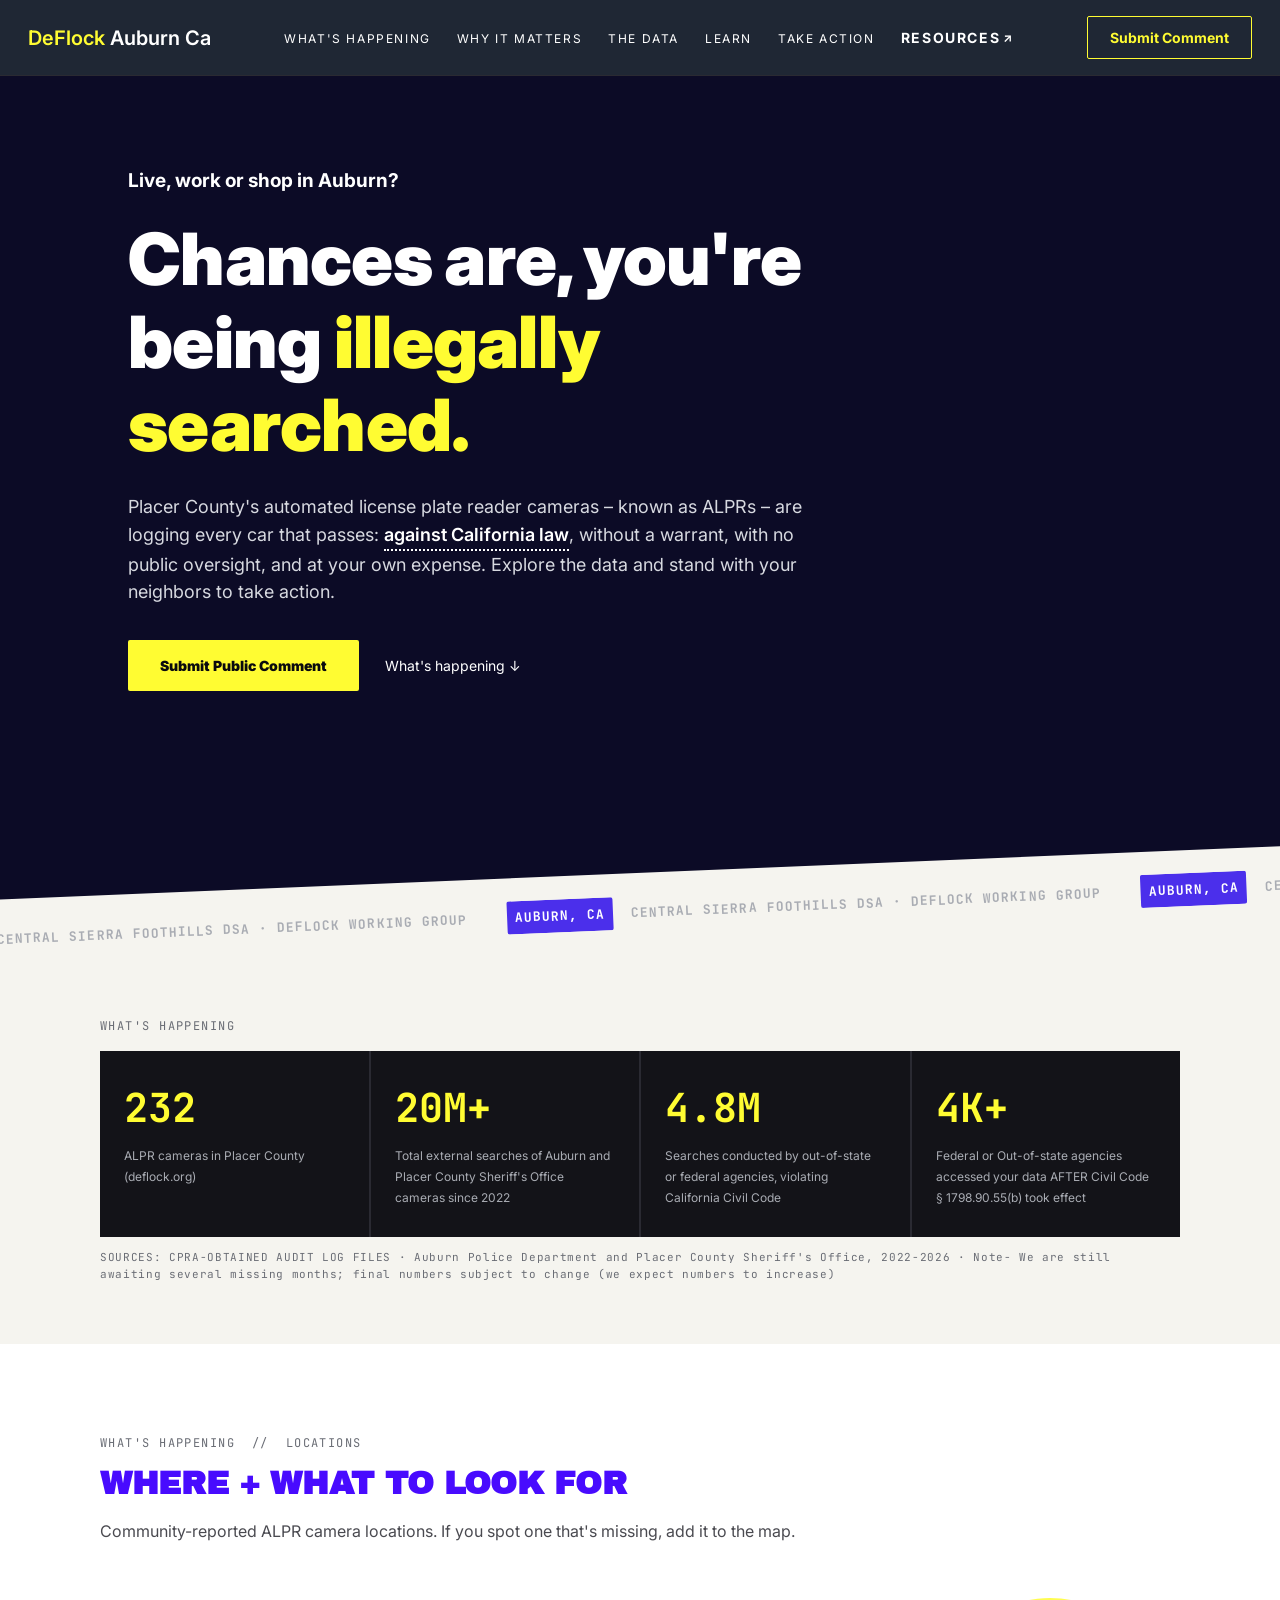
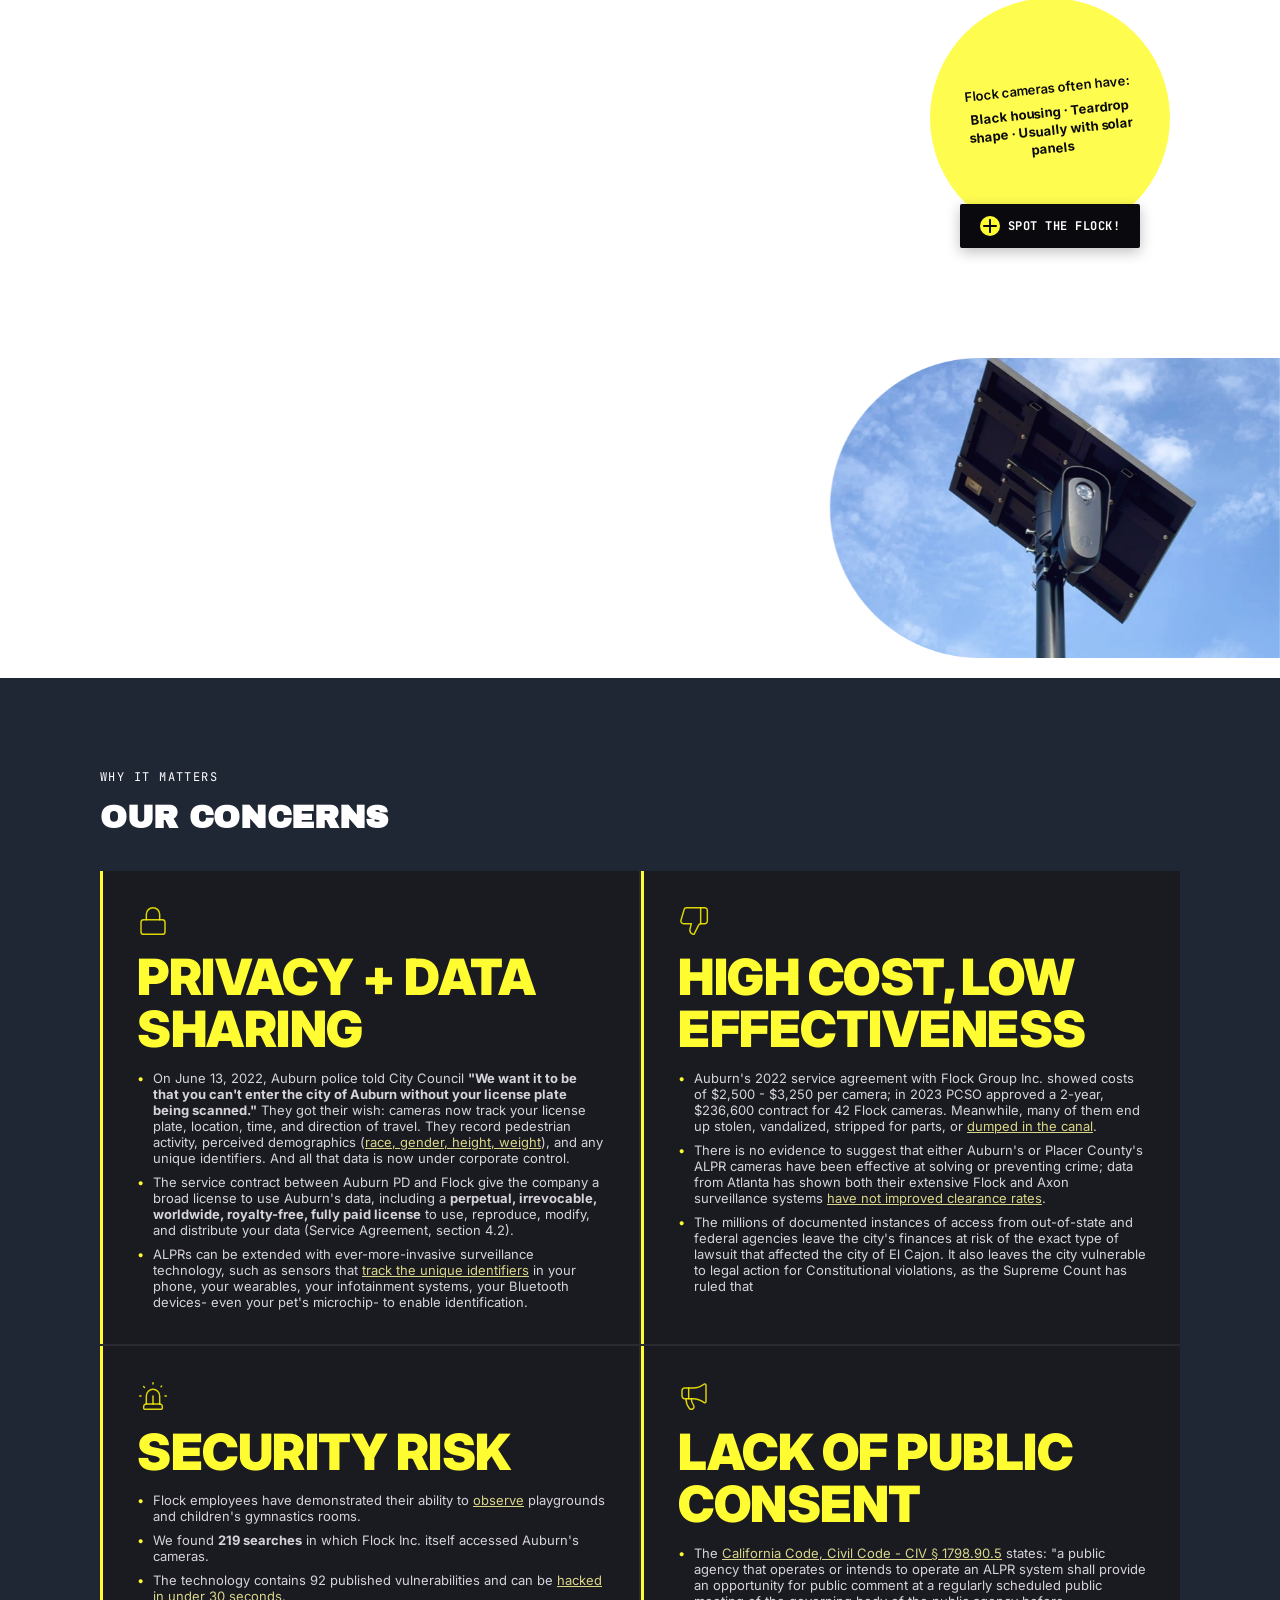
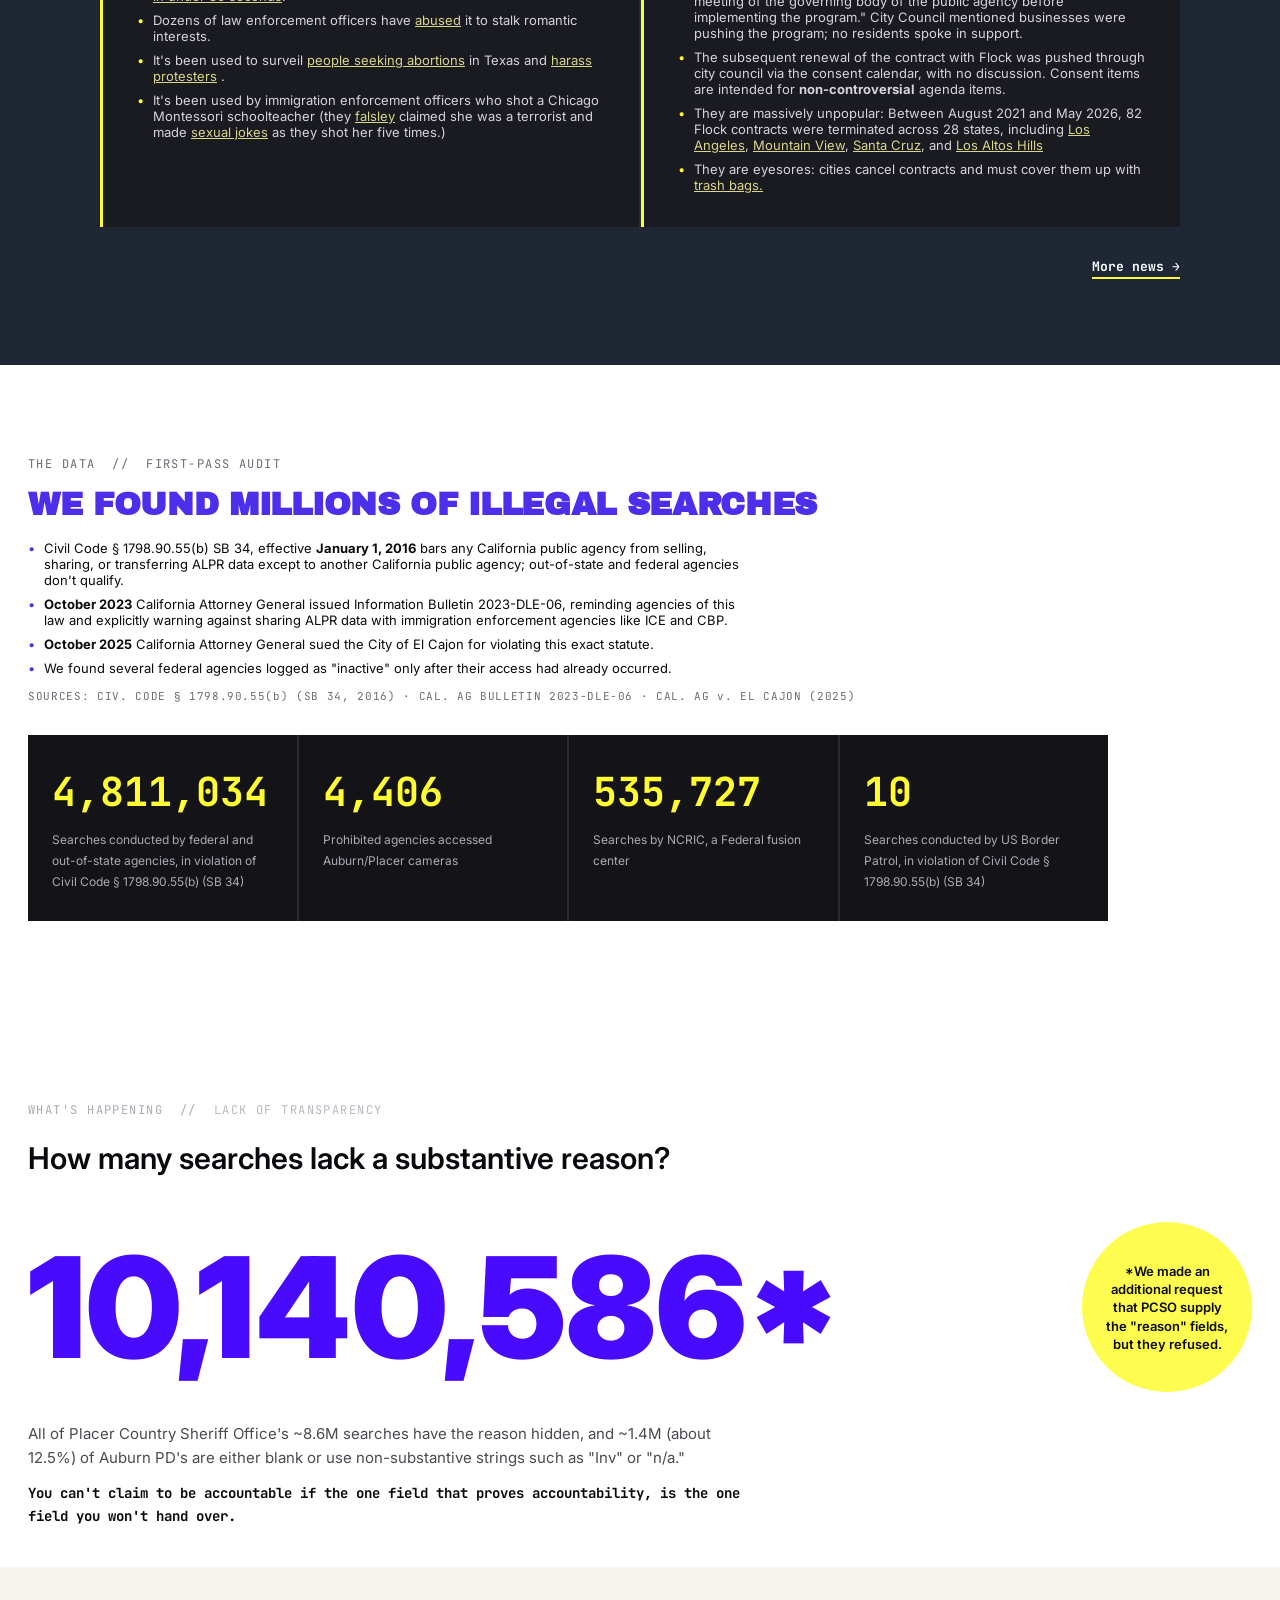
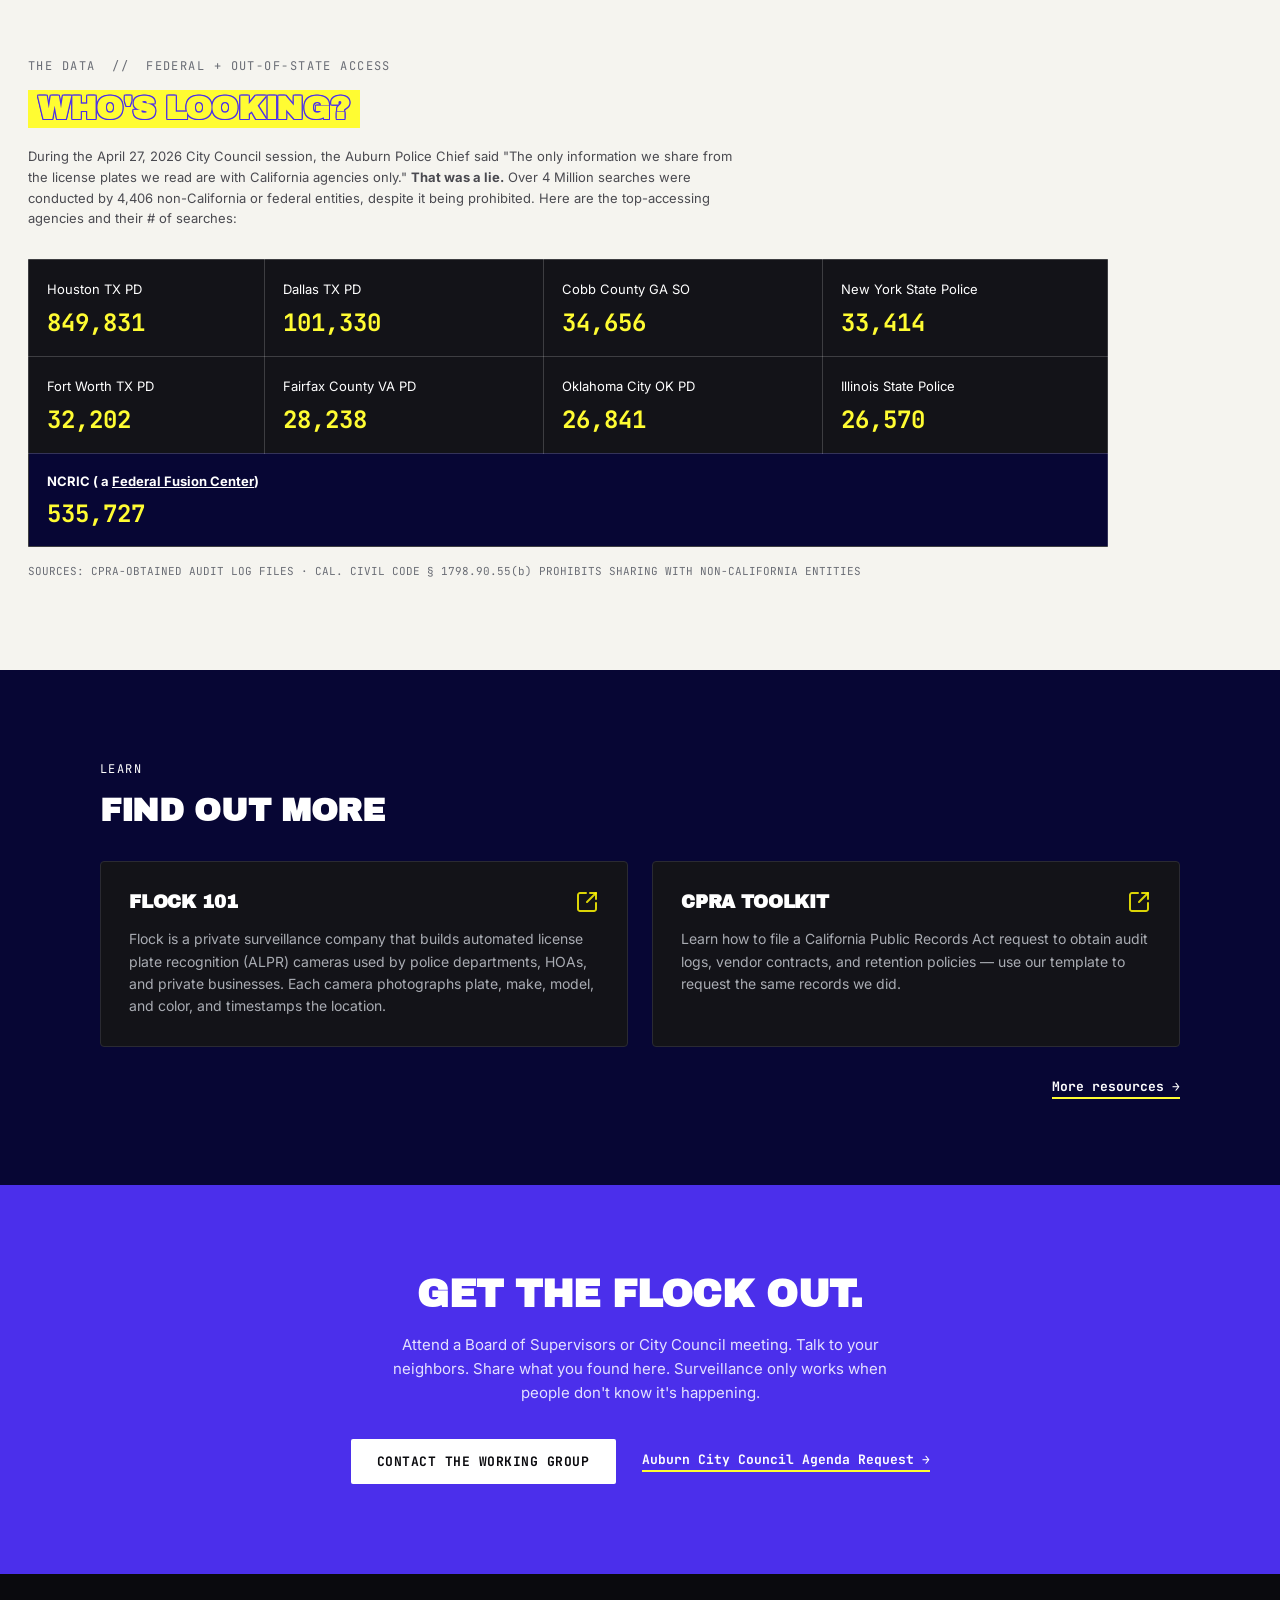
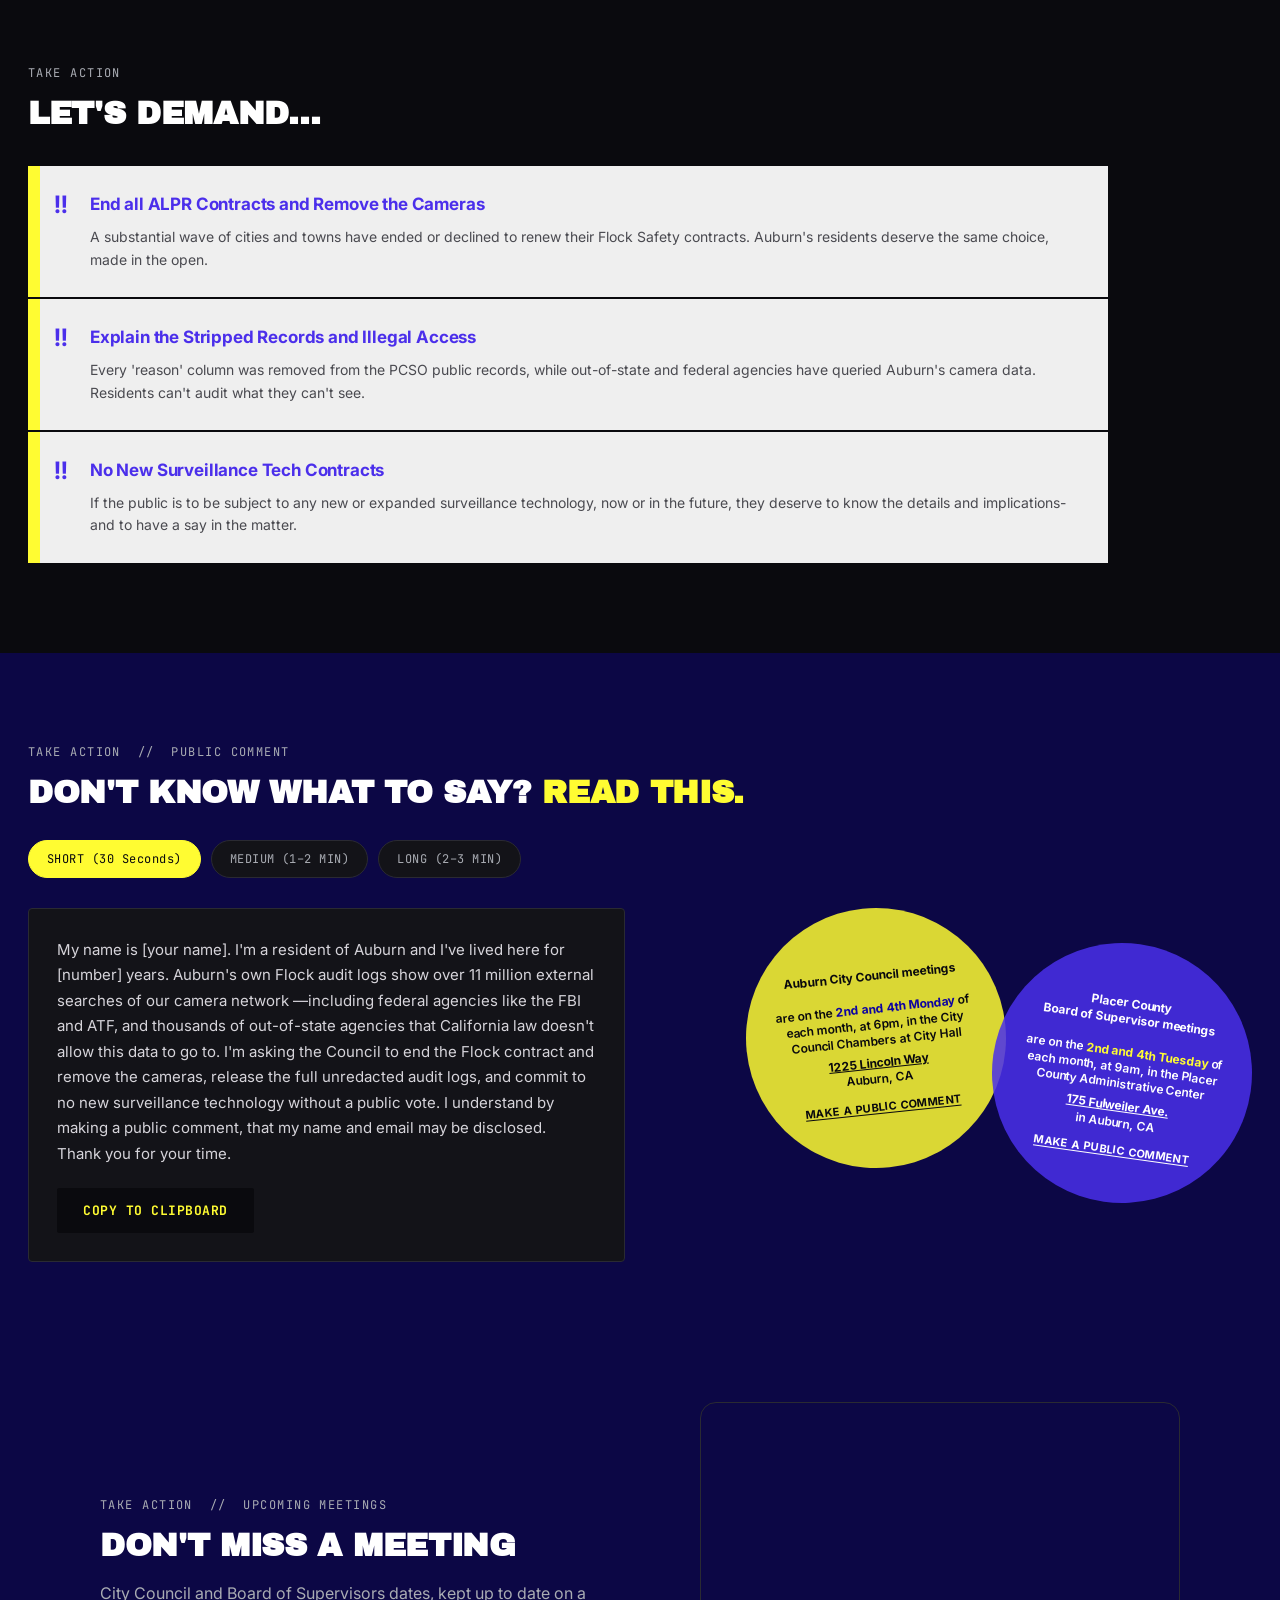
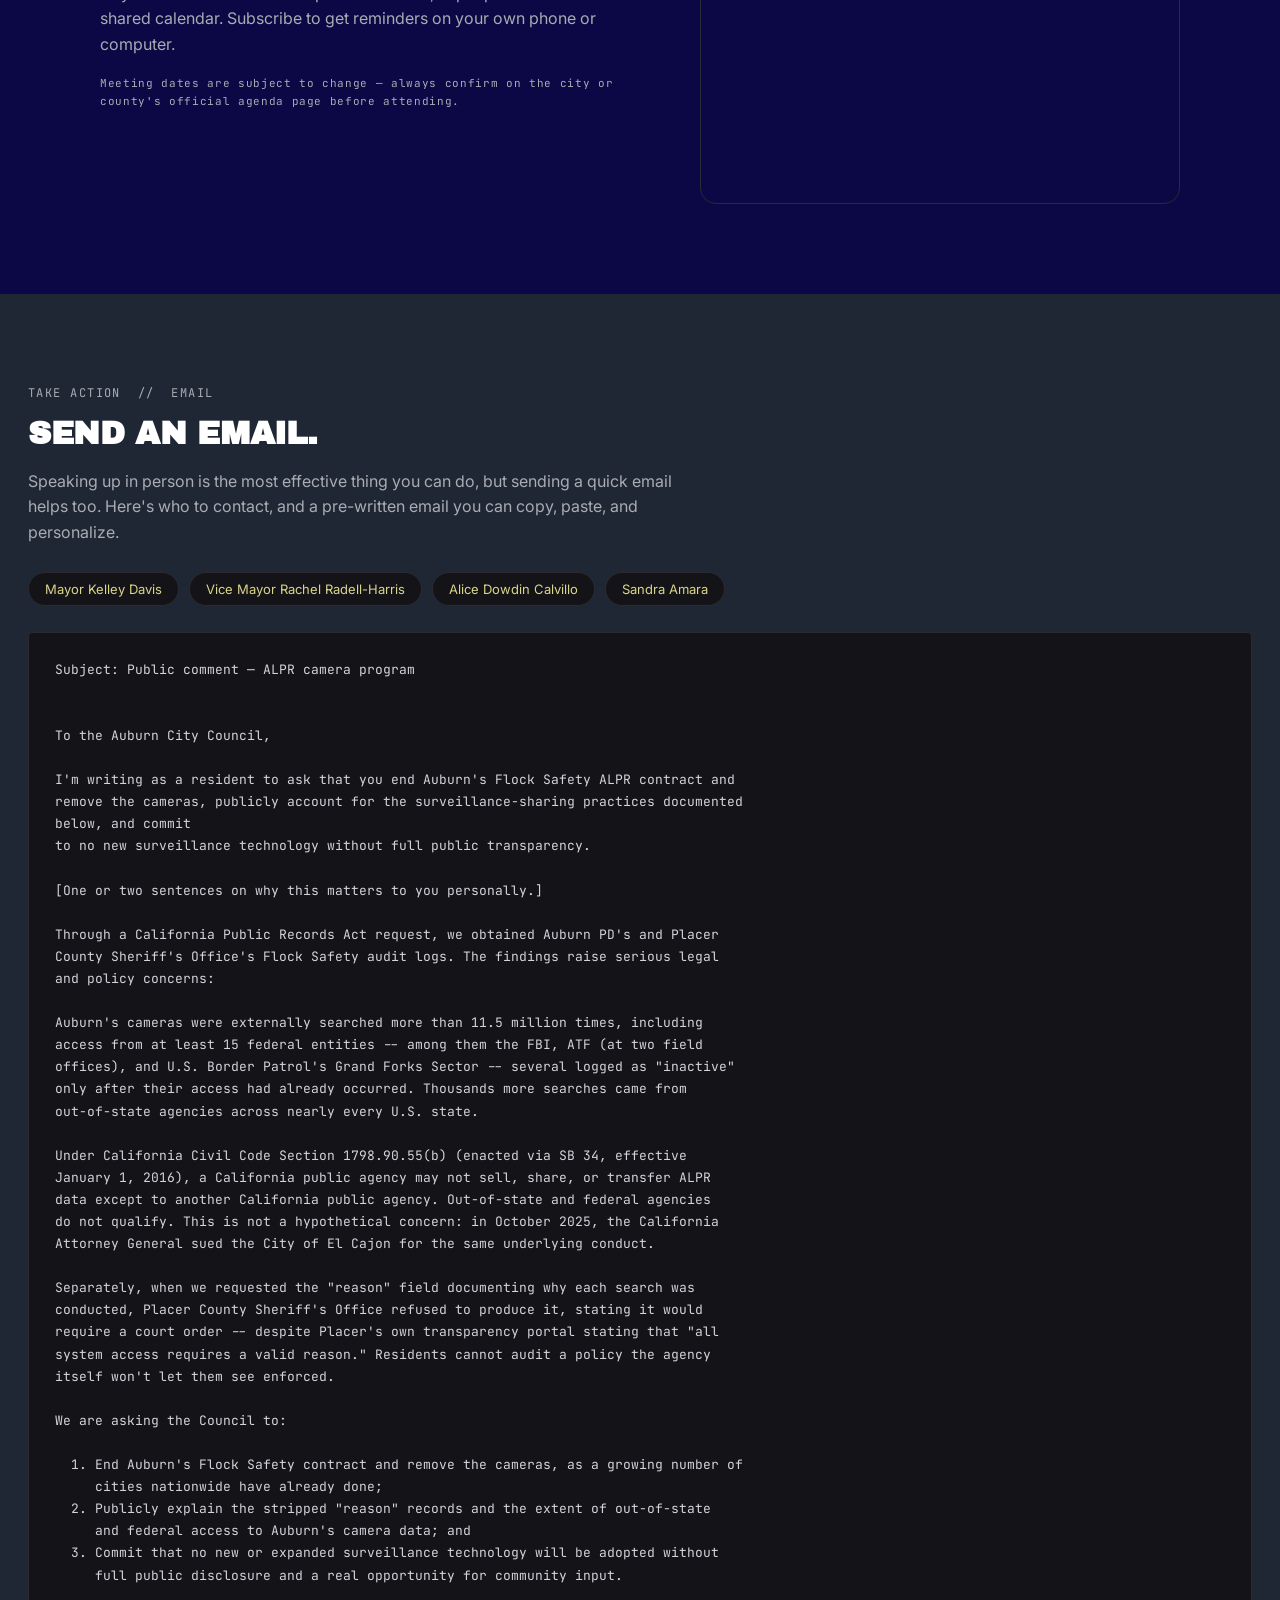
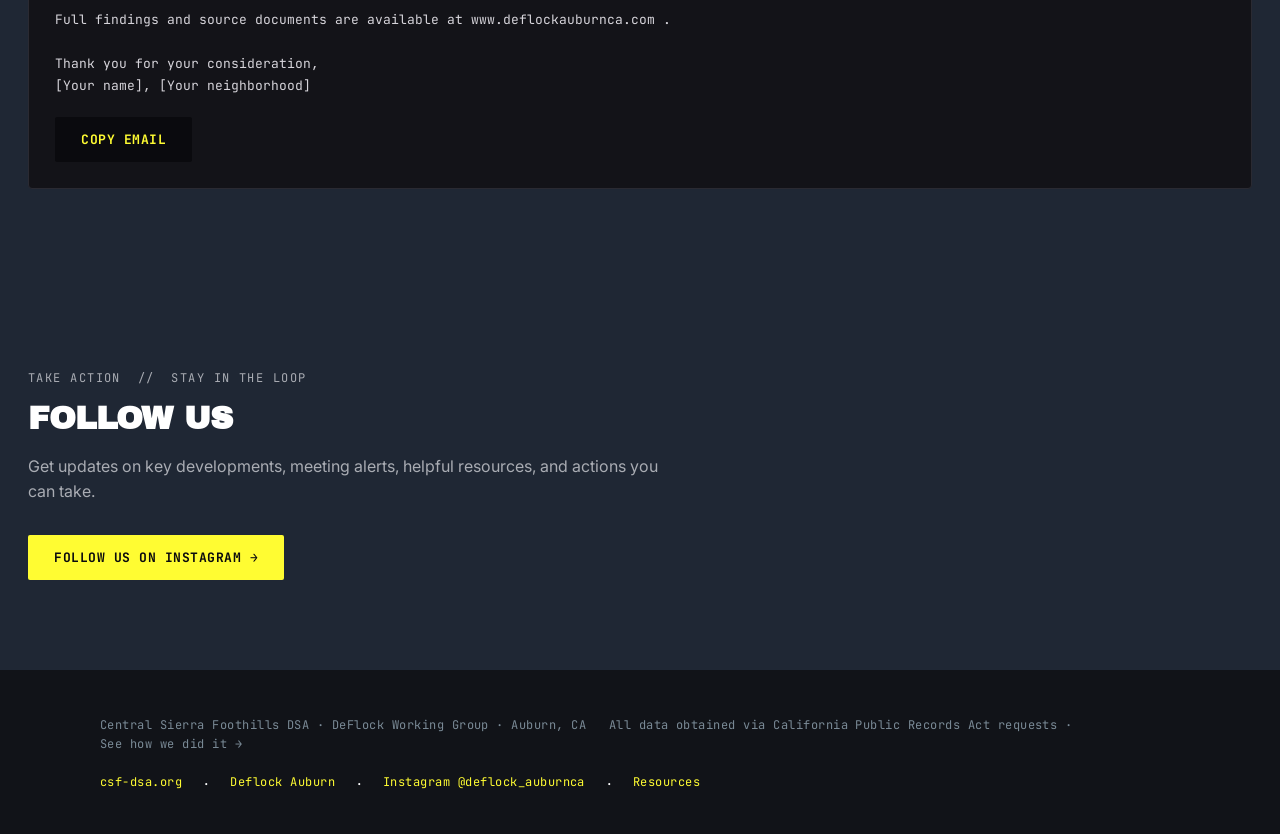
==== index.html @ 349445cc "Update petition links and add modal structure" ====
<!DOCTYPE html>
<html lang="en">
<head>
<meta charset="UTF-8">
<meta name="viewport" content="width=device-width, initial-scale=1.0">
<title>DeFlock Auburn Ca — Stop Illegal ALPR Surveillance</title>
<meta name="description" content="Analyze Auburn public records on Flock Safety surveillance cameras. Access privacy resources and contact the Auburn City Council to take action today.">
<link rel="icon" type="image/svg+xml" href="favicon.svg">
<link rel="preconnect" href="https://fonts.googleapis.com">
<link rel="preconnect" href="https://fonts.gstatic.com" crossorigin>
<link href="https://fonts.googleapis.com/css2?family=Archivo+Black&family=Inter:wght@400;500;600;700;900&family=JetBrains+Mono:wght@400;500;700&display=swap" rel="stylesheet">
<link rel="stylesheet" href="style.css">
</head>
<body>

<!-- STICKY NAV -->
<header class="topbar">
  <div class="topbar-inner">
    <a href="#top" class="brand"><span class="brand-yellow">DeFlock</span> Auburn Ca</a>
    <nav class="topnav" id="site-nav">
      <a href="#whats-happening">What's Happening</a>
      <a href="#why-it-matters">Why It Matters</a>
      <a href="#the-data">The Data</a>
      <a href="#learn">Learn</a>
      <a href="#take-action">Take Action</a>
      <a href="resources.html" class="topnav-page-link">Resources <span class="nav-arrow" aria-hidden="true">&#8599;</span></a>
    </nav>
    <div class="topbar-actions">
      <a href="#submit-comment" class="btn btn-outline-yellow">Submit Comment</a>
      <button class="nav-toggle" id="nav-toggle" aria-label="Toggle navigation menu" aria-expanded="false" aria-controls="site-nav">
        <span></span><span></span><span></span>
      </button>
    </div>
  </div>
</header>

<!-- HERO -->
<section class="hero" id="top">
  <div class="hero-inner">
    <p class="hero-eyebrow">Live, work or shop in Auburn?</p>
    <h1>Chances are, you're<br>being <span class="hl">illegally searched.</span></h1>
<p class="hero-sub">
  Placer County's automated license plate reader cameras – known as ALPRs – are logging every car that passes: 
  <span class="law-tooltip-container">
    against California law
    <span class="law-tooltip-text">❌ Civil Code § 1798.90.55(b) (part of SB 34, 2015) states that a public agency shall not sell, share, or transfer ALPR information, except to another public agency, and only as otherwise permitted by law. Under California law, a "public agency" is explicitly defined as an in-state, non-federal agency. </span>
  </span>, 
  without a warrant, with no public oversight, and at your own expense. Explore the data and stand with your neighbors to take action.
</p>    <div class="hero-actions">
      <a href="#submit-comment" class="btn btn-yellow btn-hero">Submit Public Comment</a>
      <!-- <a href="https://www.change.org/PASTE-YOUR-PETITION-SLUG-HERE" class="btn btn-outline-yellow" target="_blank" rel="noopener noreferrer">Sign the Petition</a> -->
      <a href="#whats-happening" class="link-secondary">What's happening &darr;</a>
    </div>
  </div>
</section>

<!-- Tilted marquee straddling the diagonal seam -->
<div class="marquee-band">
  <div class="marquee-wrap" aria-hidden="true">
    <div class="marquee-track">
      <span class="marquee-item"><span class="marquee-chip">AUBURN, CA</span><span class="marquee-text">CENTRAL SIERRA FOOTHILLS DSA &middot; DEFLOCK WORKING GROUP</span></span>
      <span class="marquee-item"><span class="marquee-chip">AUBURN, CA</span><span class="marquee-text">CENTRAL SIERRA FOOTHILLS DSA &middot; DEFLOCK WORKING GROUP</span></span>
      <span class="marquee-item"><span class="marquee-chip">AUBURN, CA</span><span class="marquee-text">CENTRAL SIERRA FOOTHILLS DSA &middot; DEFLOCK WORKING GROUP</span></span>
      <span class="marquee-item"><span class="marquee-chip">AUBURN, CA</span><span class="marquee-text">CENTRAL SIERRA FOOTHILLS DSA &middot; DEFLOCK WORKING GROUP</span></span>
      <span class="marquee-item" aria-hidden="true"><span class="marquee-chip">AUBURN, CA</span><span class="marquee-text">CENTRAL SIERRA FOOTHILLS DSA &middot; DEFLOCK WORKING GROUP</span></span>
      <span class="marquee-item" aria-hidden="true"><span class="marquee-chip">AUBURN, CA</span><span class="marquee-text">CENTRAL SIERRA FOOTHILLS DSA &middot; DEFLOCK WORKING GROUP</span></span>
      <span class="marquee-item" aria-hidden="true"><span class="marquee-chip">AUBURN, CA</span><span class="marquee-text">CENTRAL SIERRA FOOTHILLS DSA &middot; DEFLOCK WORKING GROUP</span></span>
      <span class="marquee-item" aria-hidden="true"><span class="marquee-chip">AUBURN, CA</span><span class="marquee-text">CENTRAL SIERRA FOOTHILLS DSA &middot; DEFLOCK WORKING GROUP</span></span>
    </div>
  </div>
</div>

<!-- STATS BAR -->
<section class="section stats-section" id="whats-happening">
  <!--<span class="tag-pill">&#9670; Verified by the DeFlock Working Group</span>-->
  <p class="eyebrow">WHAT'S HAPPENING</p>
  <div class="stats-bar">
    <div class="stat-box">
      <span class="stat-num">232</span>
      <span class="stat-label">ALPR cameras in Placer County (deflock.org)</span>
    </div>
    <div class="stat-box">
      <span class="stat-num">20M+</span>
      <span class="stat-label">Total external searches of Auburn and Placer County Sheriff's Office cameras since 2022</span>
    </div>
    <div class="stat-box">
      <span class="stat-num">4.8M</span>
      <span class="stat-label">Searches conducted by out-of-state or federal agencies, violating California Civil Code </span>
    </div>
    <div class="stat-box">
      <span class="stat-num">4K+</span>
      <span class="stat-label">Federal or Out-of-state agencies accessed your data AFTER Civil Code § 1798.90.55(b) took effect</span>
    </div>
  </div>
    <p class="citation">SOURCES: CPRA-OBTAINED AUDIT LOG FILES · Auburn Police Department and Placer County Sheriff's Office, 2022-2026 · Note- We are still awaiting several missing months; final numbers subject to change (we expect numbers to increase) </p>
</section>

<!-- WHERE + WHAT TO LOOK FOR -->
<section class="section section-white">
  <p class="eyebrow">WHAT'S HAPPENING &nbsp;//&nbsp; LOCATIONS</p>
  <h2>WHERE + WHAT TO LOOK FOR</h2>
  <p class="lede">Community-reported ALPR camera locations. If you spot one that's missing, add it to the map.</p>

  <div class="where-grid">
    <div class="map-embed">
      <iframe src="https://maps.deflock.org/?lat=38.9172&lng=-120.9990&zoom=10.30" width="100%" height="480" style="border: none;" loading="lazy" title="DeFlock camera map"></iframe>
    </div>

    <div class="where-side">
      <div class="where-circle-wrap">
        <div class="yellow-circle scroll-in-right" style="margin-top: 20px;">
          <p> Flock cameras often have: <strong>Black housing &middot; Teardrop shape &middot; Usually with solar panels</strong></p>
        </div>

        <button type="button" class="seen-btn" id="seen-in-auburn-open" aria-haspopup="dialog" aria-controls="seen-in-auburn-modal">
          <span class="seen-btn-icon" aria-hidden="true">
            <svg width="14" height="14" viewBox="0 0 16 16" fill="none" xmlns="http://www.w3.org/2000/svg"><path d="M8 1V15M1 8H15" stroke="currentColor" stroke-width="2.2" stroke-linecap="round"/></svg>
          </span>
          Spot the flock!
        </button>
      </div>
    </div>
  </div>

  <div class="camera-photo-wrap">
    <img src="cameraImage.png" alt="An ALPR camera mounted on a pole with a solar panel, against a blue sky" class="camera-photo">
  </div>
</section>


<!-- OUR CONCERNS -->
<section class="section concerns-section" id="why-it-matters">
  <p class="eyebrow light">WHY IT MATTERS</p>
  <h2 class="light-h">OUR CONCERNS</h2>

  <div class="concerns-grid">
    <div class="concern-card">
      <img src="icons/lock.svg" alt="" class="concern-icon">
      <h3>PRIVACY + DATA SHARING</h3>
      <ul class="concern-list">
        <li> On June 13, 2022, Auburn police told City Council <strong>"We want it to be that you can't enter the city of Auburn without your license plate being scanned."</strong> They got their wish: cameras now track your license plate, location, time, and direction of travel. They record pedestrian activity, perceived demographics (<a href="https://patentimages.storage.googleapis.com/77/9a/03/7b3b26499077d4/US11416545.pdf">race, gender, height, weight</a>), and any unique identifiers. 
          And all that data is now under corporate control.</li>
        <li>The service contract between Auburn PD and Flock give the company a broad license to use Auburn's data, including a <strong>perpetual, irrevocable, worldwide, royalty-free, fully paid license</strong> to use, reproduce, modify, and distribute your data (Service Agreement, section 4.2).</li>
        <li>ALPRs can be extended with ever-more-invasive surveillance technology, such as sensors that <a href="https://www.404media.co/this-company-will-add-phone-airpod-and-smartwatch-trackers-to-license-plate-readers/">track the unique identifiers</a> in your phone, your wearables, your infotainment systems, your Bluetooth devices- even your pet's microchip- to enable identification. </li>
      </ul>
    </div>
    <div class="concern-card">
      <img src="icons/thumbs-down.svg" alt="" class="concern-icon">
      <h3>HIGH COST, LOW EFFECTIVENESS</h3>
      <ul class="concern-list">
        <li>Auburn's 2022 service agreement with Flock Group Inc. showed costs of $2,500 - $3,250 per camera; in 2023 PCSO approved a 2-year, $236,600 contract for 42 Flock cameras. Meanwhile, many of them end up stolen, vandalized, stripped for parts, or <a href="https://www.gadgetreview.com/auburn-california-flock-surveillance-cameras-stolen-and-dumped-in-a-canal/">dumped in the canal</a>.</li>
        <li>There is no evidence to suggest that either Auburn's or Placer County's ALPR cameras have been effective at solving or preventing crime; data from Atlanta has shown both their extensive Flock and Axon surveillance systems <a href="https://atlpresscollective.com/2026/07/28/flock-cameras-atlanta-clearance-rates/">have not improved clearance rates</a>.</li>
        <li>The millions of documented instances of access from out-of-state and federal agencies leave the city's finances at risk of the exact type of lawsuit that affected the city of El Cajon. It also leaves the city vulnerable to legal action for Constitutional violations, as the Supreme Count has ruled that </li>
      </ul>
    </div>
    <div class="concern-card">
      <img src="icons/siren.svg" alt="" class="concern-icon">
      <h3>SECURITY RISK</h3>
      <ul class="concern-list">
        <li>Flock employees have demonstrated their ability to <a href="https://www.404media.co/city-learns-flock-accessed-cameras-in-childrens-gymnastics-room-as-a-sales-pitch-demo-renews-contract-anyway">observe</a> playgrounds and children's gymnastics rooms.</li>
        <li>We found <strong>219 searches</strong> in which Flock Inc. itself accessed Auburn's cameras.</li>
        <li>The technology contains 92 published vulnerabilities and can be <a href="https://youtu.be/uB0gr7Fh6lY?si=bwGBNS5hDWFyTZpZ">hacked in under 30 seconds</a>.</li>
        <li>Dozens of law enforcement officers have <a href="https://www.404media.co/cops-keep-getting-arrested-for-using-flock-to-stalk-people/">abused</a> it to stalk romantic interests.</li>
        <li>It's been used to surveil <a href="https://www.404media.co/a-texas-cop-searched-license-plate-cameras-nationwide-for-a-woman-who-got-an-abortion/">people seeking abortions</a> in Texas and <a href="https://www.eff.org/deeplinks/2025/11/how-cops-are-using-flock-safetys-alpr-network-surveil-protesters-and-activists">harass protesters</a> .</li>
        <li>It's been used by immigration enforcement officers who shot a Chicago Montessori schoolteacher (they <a href="https://abcnews.com/US/doj-drops-charges-2-people-accused-ramming-vehicles/story?id=127714651">falsley</a> claimed she was a terrorist and made <a href="https://www.nbcnews.com/news/us-news/border-patrol-marimar-martinez-shooting-chicago-text-message-release-rcna257765">sexual jokes</a> as they shot her five times.)</li>
      </ul>
    </div>
    <div class="concern-card">
      <img src="icons/megaphone.svg" alt="" class="concern-icon">
      <h3>LACK OF PUBLIC CONSENT</h3>
      <ul class="concern-list">
        <li>The <a href="https://codes.findlaw.com/ca/civil-code/civ-sect-1798-90-55/">California Code, Civil Code - CIV § 1798.90.5</a> states: "a public agency that operates or intends to operate an ALPR system shall provide an opportunity for public comment at a regularly scheduled public meeting of the governing body of the public agency before implementing the program." City Council mentioned businesses were pushing the program; no residents spoke in support.</li>
        <li>The subsequent renewal of the contract with Flock was pushed through city council via the consent calendar, with no discussion. Consent items are intended for <strong>non-controversial</strong> agenda items.</li>
        <li>They are massively unpopular: Between August 2021 and May 2026, 82 Flock contracts were terminated across 28 states, including <a href="https://abc7.com/post/lapd-ending-agreement-surveillance-company-flock-safety/19483200/">Los Angeles</a>, <a href="https://www.mountainview.gov/Home/Components/News/News/1205/284">Mountain View</a>, <a href="https://www.kqed.org/news/12069705/santa-cruz-the-first-in-california-to-terminate-its-contract-with-flock-safety">Santa Cruz</a>, and <a href="https://www.losaltosonline.com/news/los-altos-hills-to-remove-alpr-cameras/article_59f90aa8-14c1-4309-9f7f-12d16c649d9e.html">Los Altos Hills</a> </li>
        <li>They are eyesores: cities cancel contracts and must cover them up with <a href="https://www.404media.co/cities-are-covering-flock-cameras-with-trash-bags/">trash bags.</a></li>
      </ul>
    </div>
  </div>
  <div class="more-news-row"><a href="resources.html#news" class="link-arrow">More news &rarr;</a></div>
</section>


<!-- WE FOUND [MILLIONS] -->
<section class="section" id="the-data">
  <p class="eyebrow">THE DATA &nbsp;//&nbsp; FIRST-PASS AUDIT</p>
  <h2>WE FOUND MILLIONS OF ILLEGAL SEARCHES</h2>
  <ul class="concern-list">
    <li>Civil Code § 1798.90.55(b) SB 34, effective <strong>January 1, 2016</strong> bars any California public agency from selling, sharing, or transferring ALPR data except to another California public agency; out-of-state and federal agencies don't qualify.</li>
    <li><strong>October 2023</strong> California Attorney General issued Information Bulletin 2023-DLE-06, reminding agencies of this law and explicitly warning against sharing ALPR data with immigration enforcement agencies like ICE and CBP.</li>
    <li><strong>October 2025</strong> California Attorney General sued the City of El Cajon for violating this exact statute.</li>
    <li>We found several federal agencies logged as "inactive" only after their access had already occurred.</li>
  </ul>

<p class="citation">SOURCES: CIV. CODE § 1798.90.55(b) (SB 34, 2016) · CAL. AG BULLETIN 2023-DLE-06 · CAL. AG v. EL CAJON (2025)</p>

  <div class="stats-bar dark">
    <div class="stat-box">
      <span class="stat-num">4,811,034</span>
      <span class="stat-label">Searches conducted by federal and out-of-state agencies, in violation of Civil Code § 1798.90.55(b) (SB 34)</span>
    </div>
    <div class="stat-box">
      <span class="stat-num">4,406</span>
      <span class="stat-label">Prohibited agencies accessed Auburn/Placer cameras</span>
    </div>
    <div class="stat-box">
      <span class="stat-num">535,727</span>
      <span class="stat-label">Searches by NCRIC, a Federal fusion center</span>
    </div>
     <!--<div class="stat-box">
      <span class="stat-num">52,595</span>
      <span class="stat-label">Additional searches amongst 15 Federal Agencies</span>
    </div>-->
    <div class="stat-box">
      <span class="stat-num">10</span>
      <span class="stat-label">Searches conducted by US Border Patrol, in violation of Civil Code § 1798.90.55(b) (SB 34)</span>
    </div>
  </div>
</section>

<!-- NO REASON GIVEN -->
<section class="section whitebg">
  <p class="eyebrow">WHAT'S HAPPENING &nbsp;//&nbsp; <span class="eyebrow-dim">LACK OF TRANSPARENCY</span></p>
  <p class="audit-heading">How many searches lack a substantive reason? </p>

  <div class="audit-row">
    <span class="big-number">10,140,586*</span>
   <div class="yellow-circle scroll-in-right small-circle">
      <p>*We made an additional request that PCSO supply the "reason" fields, but they refused.</p>
    </div>
  </div>

  <p class="audit-caption"> All of Placer Country Sheriff Office's ~8.6M searches have the reason hidden, and ~1.4M (about 12.5%) of Auburn PD's are either blank or use non-substantive strings such as "Inv" or "n/a."<strong>You can't claim to be accountable if the one field that proves accountability, is the one field you won't hand over.</strong></p>
</section>

<!-- WHO'S LOOKING -->
<section class="section whos-looking">
  <p class="eyebrow">THE DATA &nbsp;//&nbsp; FEDERAL + OUT-OF-STATE ACCESS</p>
  <h2 class="yellow-h">WHO'S LOOKING?</h2>
  <p class="lede dark-text"> During the April 27, 2026 City Council session, the Auburn Police Chief said "The only information we share from the license plates we read are with California agencies only." <strong>That was a lie.</strong> Over 4 Million searches were conducted by 4,406 non-California or federal entities, despite it being prohibited. Here are the top-accessing agencies and their # of searches: </p>

  <div class="table-wrap">
    <table>
      <tbody>
        <tr>
          <td>
            <div class="table-item-label">Houston TX PD</div>
            <div class="table-item-value">849,831</div>
          </td>
          <td>
            <div class="table-item-label">Dallas TX PD</div>
            <div class="table-item-value">101,330</div>
          </td>
          <td>
            <div class="table-item-label">Cobb County GA SO</div>
            <div class="table-item-value">34,656</div>
          </td>
          <td>
            <div class="table-item-label">New York State Police</div>
            <div class="table-item-value">33,414</div>
          </td>
        </tr>
        <tr>
          <td>
            <div class="table-item-label">Fort Worth TX PD</div>
            <div class="table-item-value">32,202</div>
          </td>
          <td>
            <div class="table-item-label">Fairfax County VA PD</div>
            <div class="table-item-value">28,238</div>
          </td>
          <td>
            <div class="table-item-label">Oklahoma City OK PD</div>
            <div class="table-item-value">26,841</div>
          </td>
          <td>
            <div class="table-item-label">Illinois State Police</div>
            <div class="table-item-value">26,570</div>
          </td>
        </tr>
        <tr class="ncric-row">
          <td colspan="4">
            <div class="table-item-label">NCRIC ( a <a href="https://www.kcra.com/article/get-the-facts-sacramento-intelligence-center-funding/73237201" target="_blank" rel="noopener noreferrer">Federal Fusion Center</a>)</div>
            <div class="table-item-value">535,727</div>
          </td>
        </tr>
      </tbody>
    </table>
    <p class="table-source">SOURCES: CPRA-OBTAINED AUDIT LOG FILES · CAL. CIVIL CODE § 1798.90.55(b) PROHIBITS SHARING WITH NON-CALIFORNIA ENTITIES</p>
  </div>
</section>

<!-- FIND OUT MORE -->
<section class="section" id="learn">
  <p class="eyebrow">LEARN</p>
  <h2>FIND OUT MORE</h2>

  <div class="learn-grid">
    <a href="https://deflocknc.com/flock-101.html" class="learn-card">
      <div class="learn-card-top">
        <h3>FLOCK 101</h3>
        <img src="icons/square-arrow-out-up-right.svg" alt="" class="learn-icon" aria-hidden="true">
      </div>
      <p>Flock is a private surveillance company that builds automated license plate recognition (ALPR) cameras used by police departments, HOAs, and private businesses. Each camera photographs plate, make, model, and color, and timestamps the location.</p>
    </a>
    <a href="https://deflocknc.com/cpra.html" class="learn-card">
      <div class="learn-card-top">
        <h3>CPRA TOOLKIT</h3>
        <img src="icons/square-arrow-out-up-right.svg" alt="" class="learn-icon" aria-hidden="true">
      </div>
      <p>Learn how to file a California Public Records Act request to obtain audit logs, vendor contracts, and retention policies — use our template to request the same records we did.</p>
    </a>
  </div>
  <div class="more-news-row"><a href="resources.html" class="link-arrow">More resources &rarr;</a></div>
</section>

<!-- CTA BANNER -->
<section class="cta-banner">
  <h2>Get the Flock Out.</h2>
  <p>Attend a Board of Supervisors or City Council meeting. Talk to your neighbors. Share what you found here. Surveillance only works when people don't know it's happening.</p>
  <div class="cta-actions">
    <!-- <a href="https://www.change.org/PASTE-YOUR-PETITION-SLUG-HERE" class="btn btn-dark-on-purple" target="_blank" rel="noopener noreferrer">Sign the Petition</a> -->
    <a href="mailto:DeflockAuburnCA@proton.me" class="btn btn-dark-on-purple">Contact the Working Group</a>
    <a href="https://ca-auburn.civicplus.com/Directory.aspx?DID=7" class="link-arrow light">Auburn City Council Agenda Request &rarr;</a>
  </div>
</section>

<!-- DEMAND -->
<section class="section demand-section" id="take-action">
  <p class="eyebrow">TAKE ACTION</p>
  <h2 class="light-h">LET'S DEMAND...</h2>

  <div class="demand-list">
    <div class="demand-item">
      <h3>End all ALPR Contracts and Remove the Cameras</h3>
      <p>A substantial wave of cities and towns have ended or declined to renew their Flock Safety contracts. Auburn's residents deserve the same choice, made in the open.</p>
    </div>
    <div class="demand-item">
      <h3>Explain the Stripped Records and Illegal Access</h3>
      <p>Every 'reason' column was removed from the PCSO public records, while out-of-state and federal agencies have queried Auburn's camera data. Residents can't audit what they can't see.</p>
    </div>
    <div class="demand-item">
      <h3>No New Surveillance Tech Contracts</h3>
      <p>If the public is to be subject to any new or expanded surveillance technology, now or in the future, they deserve to know the details and implications- and to have a say in the matter.</p>
    </div>
  </div>
</section>

<!-- DON'T KNOW WHAT TO SAY -->
<section class="section script-section" id="submit-comment">
  <p class="eyebrow">TAKE ACTION &nbsp;//&nbsp; PUBLIC COMMENT</p>
  <h2>DON'T KNOW WHAT TO SAY? <span class="hl-dark">READ THIS.</span></h2>

  <div class="length-toggle" role="tablist">
    <button class="length-btn active" data-length="short">SHORT (30 Seconds)</button>
    <button class="length-btn" data-length="medium">MEDIUM (1&ndash;2 MIN)</button>
    <button class="length-btn" data-length="long">LONG (2&ndash;3 MIN)</button>
  </div>

  <div class="script-row">
    <div class="script-card">
      <p class="script-text" data-script="short">My name is [your name]. I'm a resident of Auburn and I've lived here for [number] years. Auburn's own Flock audit logs show over 11 million external searches of our camera network —including federal agencies like the FBI and ATF, and thousands of out-of-state agencies that California law doesn't allow this data to go to. I'm asking the Council to end the Flock contract and remove the cameras, release the full unredacted audit logs, and commit to no new surveillance technology without a public vote. I understand by making a public comment, that my name and email may be disclosed.<br>Thank you for your time.</p>
      <p class="script-text" data-script="medium" hidden>My name is [your name]. I'm a resident of Auburn and I've lived here for [number] years. [Placeholder — one or two sentences on why this matters to you personally.] We requested Auburn and Placer County's Flock audit logs through a public records request. What we found: over 11 million external searches of Auburn's cameras, at least 15 federal entities — including the FBI and ATF — accessing our data, and thousands of out-of-state agencies with no legal right to it under California Civil Code § 1798.90.55(b). Meanwhile, Placer County stripped the "reason" field from its own records and told us we'd need a court order to see it. I'm asking the Council to do three things: end the Flock contract and remove the cameras, publicly explain the stripped records and this out-of-state access, and commit to no new surveillance technology without transparency and public input. I understand by making a public comment, that my name and email may be disclosed.<br>Thank you for your time.</p>
      <p class="script-text" data-script="long" hidden>My name is [your name]. I'm a resident of Auburn and I've lived here for [number] years. [Placeholder — two or three sentences on your personal connection to this issue.] [Placeholder — a sentence naming a specific concern: cost, data-sharing, or lack of oversight.] We requested the actual Flock audit logs for Auburn and Placer County through the California Public Records Act, and what we found should concern every resident here. Auburn's cameras were externally searched over 11 million times. At least 15 federal entities had access — including the FBI, ATF, and even U.S. Border Patrol — several logged as "inactive" only after the fact, meaning nobody stopped this access until well after it happened. Thousands more searches came from out-of-state agencies in states with different laws than ours- all in apparent conflict with the California statute that's supposed to keep our license-plate data inside California. And when we asked Placer County Sheriff's Office why these searches happened, we found the "reason" field had been stripped entirely from the records — they told us we'd need a court order just to see why our own cameras were queried. A growing number of cities across the country have already ended their Flock contracts over exactly these concerns. I'm asking this Council to do three things tonight: first, end Auburn's Flock contract and remove the cameras; second, publicly explain the stripped records and the out-of-state and federal access we've documented; and third, commit that no new surveillance technology comes to this city without full transparency and a real public process. I understand by making a public comment, that my name and email may be disclosed.<br>Thank you for your time and for representing this community.</p>
      <button class="btn btn-dark copy-btn" data-copy-target="script">Copy to Clipboard</button>
    </div>

    <div class="meeting-circles">
      <div class="yellow-circle scroll-in-right">
        <p><strong>Auburn City Council meetings<br><br></strong> are on the <span style="color: #0d03a1; font-weight: bold;">2nd and 4th Monday</span> of each month, at 6pm, in the City Council Chambers at City Hall<strong><u><a href="https://share.google/we7ArFoF7UdYqKjJO">1225 Lincoln Way</a></u></strong> Auburn, CA</p>
        <a href="mailto:publiccomment@auburn.ca.gov?subject=Public%20Comment%20on%20Flock%20/ALPR%20Contracts" class="circle-link">Make a Public Comment</a>
      </div>
      <div class="yellow-circle scroll-in-right meeting-circle-violet">
        <p><strong>Placer County <br>Board of Supervisor meetings </strong><br> are on the <span style="color: #fffc32; font-weight: bold;">2nd and 4th Tuesday</span> of each month, at 9am, in the Placer County Administrative Center<strong><u><a href="https://share.google/H9ZZopnJRG3Rgynz6">175 Fulweiler Ave.</a></u></strong> in Auburn, CA</p>
        <a href="https://www.placer.ca.gov/FormCenter/Clerk-of-the-Board-29/Public-Comment-Submission-157" class="circle-link">Make a Public Comment</a>
      </div>
    </div>
  </div>
</section>

<!-- UPCOMING MEETINGS CALENDAR -->
<section class="section calendar-section" id="calendar">
  <div class="calendar-content">
    <div class="calendar-text">
      <p class="eyebrow">TAKE ACTION &nbsp;//&nbsp; UPCOMING MEETINGS</p>
      <h2>DON'T MISS A MEETING</h2>
      <p class="lede">City Council and Board of Supervisors dates, kept up to date on a shared calendar. Subscribe to get reminders on your own phone or computer.</p>
      <p class="citation">Meeting dates are subject to change — always confirm on the city or county's official agenda page before attending.</p>
    </div>
    <div class="calendar-embed">    <iframe src="https://calendar.google.com/calendar/embed?height=400&wkst=1&ctz=America%2FLos_Angeles&showPrint=0&showCalendars=0&title=Deflock%20Auburn%20Events&mode=AGENDA&src=ZGVmbG9ja2F1YnVybmNhQGdtYWlsLmNvbQ&color=%23039be5" style="border-width:0" width="480" height="400" frameborder="0" scrolling="no" loading="lazy" title="Upcoming Auburn City Council and Placer County Board of Supervisors meetings"></iframe>
    </div>
  </div>
</section>

<!-- SEND AN EMAIL -->
<section class="section email-section">
  <p class="eyebrow">TAKE ACTION &nbsp;//&nbsp; EMAIL</p>
  <h2>SEND AN EMAIL.</h2>
  <p class="lede">Speaking up in person is the most effective thing you can do, but sending a quick email helps too. Here's who to contact, and a pre-written email you can copy, paste, and personalize.</p>

  <div class="recipient-chips">
    <span class="chip"> <a href="mailto:KDavis@auburn.ca.gov" style="color: #D9D68A; text-decoration: none;" onmouseover="this.style.textDecoration='underline'; this.style.textDecorationColor='#D9D68A'" onmouseout="this.style.textDecoration='none'">Mayor Kelley Davis</a></span>
    <span class="chip"> <a href="mailto:rradell-harris@auburn.ca.gov" style="color: #D9D68A; text-decoration: none;" onmouseover="this.style.textDecoration='underline'; this.style.textDecorationColor='#D9D68A'" onmouseout="this.style.textDecoration='none'">Vice Mayor Rachel Radell-Harris</a></span>
    <span class="chip"> <a href="mailto:adowdincalvillo@auburn.ca.gov" style="color: #D9D68A; text-decoration: none;" onmouseover="this.style.textDecoration='underline'; this.style.textDecorationColor='#D9D68A'" onmouseout="this.style.textDecoration='none'">Alice Dowdin Calvillo</a></span>
    <span class="chip"> <a href="mailto:samara@auburn.ca.gov" style="color: #D9D68A; text-decoration: none;" onmouseover="this.style.textDecoration='underline'; this.style.textDecorationColor='#D9D68A'" onmouseout="this.style.textDecoration='none'">Sandra Amara</a></span>
    <!--<span class="chip">Vacant seat- <a href="https://www.auburn.ca.gov/AlertCenter.aspx?AID=28" style="color: #D9D68A; text-decoration: none;" onmouseover="this.style.textDecoration='underline'; this.style.textDecorationColor='#D9D68A'" onmouseout="this.style.textDecoration='none'">(Apply!)</a> </span>-->

  </div>

  <div class="email-card">
    <pre class="email-text" id="email-body-text">Subject: Public comment — ALPR camera program


To the Auburn City Council,

I'm writing as a resident to ask that you end Auburn's Flock Safety ALPR contract and
remove the cameras, publicly account for the surveillance-sharing practices documented
below, and commit
to no new surveillance technology without full public transparency.

[One or two sentences on why this matters to you personally.]

Through a California Public Records Act request, we obtained Auburn PD's and Placer
County Sheriff's Office's Flock Safety audit logs. The findings raise serious legal
and policy concerns:

Auburn's cameras were externally searched more than 11.5 million times, including
access from at least 15 federal entities -- among them the FBI, ATF (at two field
offices), and U.S. Border Patrol's Grand Forks Sector -- several logged as "inactive"
only after their access had already occurred. Thousands more searches came from
out-of-state agencies across nearly every U.S. state.

Under California Civil Code Section 1798.90.55(b) (enacted via SB 34, effective
January 1, 2016), a California public agency may not sell, share, or transfer ALPR
data except to another California public agency. Out-of-state and federal agencies
do not qualify. This is not a hypothetical concern: in October 2025, the California
Attorney General sued the City of El Cajon for the same underlying conduct.

Separately, when we requested the "reason" field documenting why each search was
conducted, Placer County Sheriff's Office refused to produce it, stating it would
require a court order -- despite Placer's own transparency portal stating that "all
system access requires a valid reason." Residents cannot audit a policy the agency
itself won't let them see enforced.

We are asking the Council to:

  1. End Auburn's Flock Safety contract and remove the cameras, as a growing number of
     cities nationwide have already done;
  2. Publicly explain the stripped "reason" records and the extent of out-of-state
     and federal access to Auburn's camera data; and
  3. Commit that no new or expanded surveillance technology will be adopted without
     full public disclosure and a real opportunity for community input.

Full findings and source documents are available at www.deflockauburnca.com .

Thank you for your consideration,
[Your name], [Your neighborhood]</pre>
    <button class="btn btn-dark copy-btn" data-copy-target="email">Copy Email</button>
  </div>
</section>

<!-- FOLLOW US -->
<section class="section mailing-section">
  <p class="eyebrow">TAKE ACTION &nbsp;//&nbsp; STAY IN THE LOOP</p>
  <h2 class="light-h">FOLLOW US</h2>
  <p class="lede light-text">Get updates on key developments, meeting alerts, helpful resources, and actions you can take.</p>

  <form class="mailing-form" onsubmit="return false;">
      <!--<input type="text" placeholder="Name" aria-label="Name">
    <input type="email" placeholder="Email address" aria-label="Email address">
    <button type="submit" class="btn btn-yellow">Join the List &rarr;</button>-->
    <a href="https://www.instagram.com/deflock_auburnca" class="btn btn-yellow" style="text-decoration: none;">Follow us on Instagram &rarr;</a>
  </form>
</section>

<!-- FOOTER -->
<footer class="site-footer">
  <div class="footer-inner">
    <p class="footer-copy">Central Sierra Foothills DSA · DeFlock Working Group · Auburn, CA&nbsp;&nbsp; All data obtained via California Public Records Act requests ·<br> <a href="https://deflocknc.com/cpra.html">See how we did it &rarr;</a></p>
    <div class="footer-links">
      <a href="https://csf-dsa.org/">csf-dsa.org</a> · <a href="mailto:DeflockAuburnCA@proton.me">Deflock Auburn</a> · 
      <a href="https://www.instagram.com/deflock_auburnca/">Instagram @deflock_auburnca</a> · 
      <a href="resources.html">Resources</a>
    </div>
  </div>
</footer>

<!-- SEEN IN AUBURN — modal carousel -->
<!--
  TEMPLATE FOR A NEW ENTRY — copy this block, fill it in, and paste it
  anywhere inside .seen-track (order = carousel order):

  <figure class="seen-slide">
    <div class="seen-slide-media">
      <img src="[IMAGE PATH]" alt="[SHORT DESCRIPTION OF WHAT'S IN THE PHOTO]">
    </div>
    <figcaption>
      <h4>[LOCATION NAME / CROSS STREETS]</h4>
      <p>[One or two sentences: when it was spotted, mount type, anything notable.]</p>
    </figcaption>
  </figure>
-->
<div class="modal-overlay" id="seen-in-auburn-modal" hidden>
  <div class="modal-box" role="dialog" aria-modal="true" aria-labelledby="seen-in-auburn-title">
    <div class="modal-header">
      <h3 id="seen-in-auburn-title">Can you spot the Flock?</h3>
      <button type="button" class="modal-close" id="seen-in-auburn-close" aria-label="Close gallery">&times;</button>
    </div>
    <div class="modal-body">
      <p class="modal-intro">Camera locations spotted and reported by Auburn residents. Want to add one? <a href="mailto:DeflockAuburnCA@proton.me">Let us know</a> or add it to the map.</p>

      <div class="seen-carousel">
        <button type="button" class="carousel-nav carousel-prev" id="seen-prev" aria-label="Previous photo">
          <svg width="18" height="18" viewBox="0 0 16 16" fill="none" xmlns="http://www.w3.org/2000/svg"><path d="M10 2L4 8L10 14" stroke="currentColor" stroke-width="2" stroke-linecap="round" stroke-linejoin="round"/></svg>
        </button>

        <div class="seen-track-wrap">
          <div class="seen-track" id="seen-track">

            <figure class="seen-slide">
              <div class="seen-slide-media">
                <img src="LincolnMaple.png" alt="ALPR camera on a streetlight with a solar panel, in front of the Auburn courthouse">
              </div>
              <figcaption>
                <h4>Maple St. and Lincoln Way</h4>
                <p>Our iconic courthouse, surveilled by the Flock camera w/ solar panel, on the streetlight to the right.</p>
              </figcaption>
            </figure>

            <figure class="seen-slide">
              <div class="seen-slide-media">
                <img src="Elm.png" alt="ALPR camera on a pole blocking shopping center signs, against a blue sky">
              </div>
              <figcaption>
                <h4>Auburn Town Center on Elm St.</h4>
                <p>Visible from the intersection, this camera is mounted on a pole and blocks the shopping center signage.</p>
              </figcaption>
            </figure>

            <figure class="seen-slide">
              <div class="seen-slide-media">
                <img src="StPauls.png" alt="ALPR camera on a pole with a solar panel, next to church entrance">
              </div>
              <figcaption>
                <h4>St. Paul's Church</h4>
                <p>This one watches everyone who goes to the Lutheran church.</p>
              </figcaption>
            </figure>

          </div>
        </div>

        <button type="button" class="carousel-nav carousel-next" id="seen-next" aria-label="Next photo">
          <svg width="18" height="18" viewBox="0 0 16 16" fill="none" xmlns="http://www.w3.org/2000/svg"><path d="M6 2L12 8L6 14" stroke="currentColor" stroke-width="2" stroke-linecap="round" stroke-linejoin="round"/></svg>
        </button>
      </div>

      <div class="carousel-dots" id="seen-dots"></div>
    </div>
  </div>
</div>

<script src="script.js"></script>
  <!-- Default Statcounter code for deflock auburn http://www.deflockauburnca.com
-->
<script type="text/javascript">
var sc_project=13338303; 
var sc_invisible=1; 
var sc_security="75b6b3c3"; 
</script>
<script type="text/javascript"
src="https://www.statcounter.com/counter/counter.js" async></script>
<noscript><div class="statcounter"><a title="Web Analytics"
href="https://statcounter.com/" target="_blank"><img class="statcounter"
src="https://c.statcounter.com/13338303/0/75b6b3c3/1/" alt="Web Analytics"
referrerPolicy="no-referrer-when-downgrade"></a></div></noscript>
<!-- End of Statcounter Code -->
</body>
</html>
---- style.css ----
:root {
  --black: #0A0A0E;
  --card-black: #131318;
  --card-black-2: #1A1A21;
  --yellow: #FFFC32;
  --yellow-circle: rgba(255, 252, 50, 0.85);
  --purple: #4B2FEB;
  --violet: #480BFE;
  --white: #FFFFFF;
  --gray-text: #A9ACB3;
  --light-bg: #F5F4EF;
  --line-dark: #2A2A32;
  --font-display: 'Archivo Black', 'Arial Black', sans-serif;
  --font-body: 'Inter', 'Helvetica Neue', Arial, sans-serif;
  --font-mono: 'JetBrains Mono', 'SFMono-Regular', Consolas, monospace;
}

* { box-sizing: border-box; }
html { scroll-behavior: smooth; }
body {
  margin: 0;
  font-family: var(--font-body);
  background: var(--black);
  color: var(--white);
  -webkit-font-smoothing: antialiased;
}
h1, h2, h3 { margin: 0; font-family: var(--font-display); text-transform: uppercase; line-height: 1.05; letter-spacing: -0.01em; }
p { margin: 0; line-height: 1.6; }
a { color: inherit; text-decoration: none; }
ul, ol { margin: 0; padding: 0; list-style: none; }
button { font-family: inherit; cursor: pointer; border: none; }

.eyebrow {
  font-family: var(--font-mono);
  font-size: 12px;
  letter-spacing: .12em;
  color: var(--gray-text);
  margin-bottom: 14px;
}
.eyebrow.light { color: #C9C6FF; }
.whitebg {background: var(--white)}
.section.whitebg { padding-bottom: 40px; max-width: none; }

.light-h { color: var(--white); }
.yellow-h { color: var(--black); background: var(--yellow); display: inline-block; padding: 2px 10px; }

.btn {
  display: inline-block;
  padding: 14px 26px;
  font-family: var(--font-mono);
  font-size: 13px;
  font-weight: 700;
  letter-spacing: .04em;
  text-transform: uppercase;
  border-radius: 2px;
  transition: transform .15s ease, background .15s ease;
}
.btn:hover { transform: translateY(-1px); }
.btn-yellow { background: var(--yellow); color: var(--black); }
.btn-yellow:hover { background: #E8E200; }
.btn-outline-yellow {
  background: transparent;
  border: 1px solid var(--yellow);
  color: var(--yellow);
  font-family: var(--font-body);
  font-weight: 700;
  font-size: 14px;
  text-transform: none;
  letter-spacing: normal;
  padding: 12px 22px;
}
.btn-outline-yellow:hover { background: rgba(255,247,4,.08); }
.btn-dark { background: var(--black); color: var(--yellow); }
.btn-dark-on-purple { background: var(--white); color: var(--black); }
.btn-sm { padding: 9px 18px; font-size: 12px; }
.btn-lg { padding: 17px 32px; font-size: 14px; }
.btn-hero {
  font-family: var(--font-body);
  font-weight: 900;
  font-size: 14px;
  text-transform: none;
  letter-spacing: normal;
  padding: 17px 32px;
}

.link-arrow {
  font-family: var(--font-mono);
  font-size: 13px;
  font-weight: 700;
  color: var(--white);
  border-bottom: 2px solid var(--yellow);
  padding-bottom: 2px;
}
.link-arrow.light { color: var(--white); }
.link-secondary {
  font-family: var(--font-body);
  font-weight: 400;
  font-size: 14px;
  color: var(--white);
}

/* ============ NAV ============ */
.topbar {
  position: sticky;
  top: 0;
  z-index: 100;
  background: #1F2734;
  backdrop-filter: blur(8px);
  border-bottom: 1px solid var(--line-dark);
}
.topbar-inner {
  max-width: 1280px;
  margin: 0 auto;
  padding: 16px 28px;
  display: flex;
  align-items: center;
  justify-content: space-between;
  gap: 24px;
}
.brand {
  font-family: var(--font-body);
  font-weight: 600;
  font-size: 20px;
  text-transform: none;
  color: var(--white);
}
.brand-yellow { color: var(--yellow); }
.topbar-actions { display: flex; align-items: center; gap: 16px; }
.topnav { display: flex; gap: 26px; align-items: flex-end; }
.topnav a {
  color: var(--white);
  font-family: var(--font-body);
  font-size: 12px;
  font-style: normal;
  font-weight: 400;
  line-height: normal;
  letter-spacing: 1.6px;
  text-transform: uppercase;
}
.topnav a:hover { color: var(--yellow); }
.topnav a.active { color: var(--yellow); }
.topnav a.topnav-page-link {
  font-size: 14px;
  font-weight: 700;
  display: inline-flex;
  align-items: center;
  gap: 3px;
}
.nav-arrow { font-size: 12px; }

.nav-toggle {
  display: none;
  flex-direction: column;
  justify-content: center;
  align-items: center;
  gap: 5px;
  width: 30px;
  height: 30px;
  background: transparent;
}
.nav-toggle span {
  display: block;
  width: 100%;
  height: 2px;
  background: var(--white);
  border-radius: 2px;
  transition: transform .2s ease, opacity .2s ease;
}
.nav-toggle[aria-expanded="true"] span:nth-child(1) { transform: translateY(7px) rotate(45deg); }
.nav-toggle[aria-expanded="true"] span:nth-child(2) { opacity: 0; }
.nav-toggle[aria-expanded="true"] span:nth-child(3) { transform: translateY(-7px) rotate(-45deg); }

/* ============ HERO ============ */
.hero {
  position: relative;
  padding: 90px 0 130px;
  background: #0C0B26;
  overflow: hidden;
}
.hero-inner { position: relative; z-index: 1; max-width: 1080px; margin: 0 auto; padding: 0 28px; }
.hero-eyebrow {
  font-family: var(--font-body);
  font-weight: 700;
  font-size: 19px;
  color: var(--white);
  margin-bottom: 22px;
}
.hero h1 {
  font-family: var(--font-body);
  font-size: 72px;
  font-style: normal;
  font-weight: 900;
  line-height: 115%;
  text-transform: none;
  color: var(--white);
  margin-bottom: 26px;
  max-width: 780px;
}
.hero h1 .hl { color: var(--yellow); }
.hero-sub { font-family: var(--font-body); font-weight: 400; font-size: 18px; color: #D7D9E0; max-width: 680px; margin-bottom: 34px; line-height: 1.55; }
.hero-actions { display: flex; align-items: center; gap: 26px; flex-wrap: wrap; }

/* Container styling for the trigger text */
.law-tooltip-container {
  position: relative;
  display: inline-block;
  color: #ffffff; /* color */
  font-weight: 600;
  cursor: help;
  border-bottom: 2px dotted #ffffff;
}

/* Tooltip bubble styling */
.law-tooltip-container .law-tooltip-text {
  visibility: hidden;
  position: absolute;
  z-index: 50;
  
  /* Positions the tooltip directly above the text */
  bottom: 140%; 
  left: 50%;
  transform: translateX(-50%) translateY(8px);
  
  /* Modern styling */
  background: rgba(15, 23, 42, 0.95);
  color: #ffffff;
  padding: 10px 14px;
  border-radius: 6px;
  font-size: 0.85rem;
  font-weight: 400;
  box-shadow: 0 4px 6px -1px rgba(0, 0, 0, 0.1), 0 2px 4px -1px rgba(0, 0, 0, 0.06);
  
  /* --- FIXES FOR LONG TEXT AND OFF-SCREEN CLIPPING --- */
  width: 250px;           /* Sets a clean, standard width for the bubble */
  max-width: 85vw;        /* Prevents the bubble from wider than 85% of mobile screens */
  white-space: normal;    /* ALLOWS the text to naturally wrap to multiple lines */
  text-align: center;     /* Keeps multi-line text looking neat and balanced */
  /* -------------------------------------------------- */

  /* Smooth animation transition */
  opacity: 0;
  transition: opacity 0.2s ease-out, transform 0.2s ease-out;
}

/* The pointing arrow beneath the bubble */
.law-tooltip-container .law-tooltip-text::after {
  content: "";
  position: absolute;
  top: 100%;
  left: 50%;
  transform: translateX(-50%);
  border-width: 5px;
  border-style: solid;
  border-color: rgba(15, 23, 42, 0.95) transparent transparent transparent;
}

/* Hover state: Fades in and slides up seamlessly */
.law-tooltip-container:hover .law-tooltip-text, .law-tooltip-container.active .law-tooltip-text {
  visibility: visible;
  opacity: 1;
  transform: translateX(-50%) translateY(0);
}

/* Marquee band: light strip directly below the hero. The dark diagonal
   overlay (::before) and the tilted scrolling text (.marquee-wrap) must
   stay visually parallel at every viewport width. A fixed-pixel height on
   the diagonal would make its angle drift as the container gets wider or
   narrower, while the text's rotate() stays fixed — so the two would only
   line up at one screen width. Instead the diagonal's height is set in vw,
   so height stays a constant proportion of width and its angle holds
   steady at roughly the same -2.4deg as the text, at any screen size. */
.marquee-band {
  background: var(--light-bg);
  position: relative;
  z-index: 2;
  padding: clamp(48px, 6vw, 75px) 0 18px;
  overflow: hidden;
}
.marquee-band::before {
  --diag-h: clamp(90px, 13vw, 190px);
  content: "";
  position: absolute;
  top: calc(-0.53 * var(--diag-h));
  left: 0;
  width: 100%;
  height: var(--diag-h);
  background: #0C0B26;
  clip-path: polygon(0 0, 100% 0, 100% 68%, 0 100%);
  z-index: 0;
}
.marquee-wrap {
  position: relative;
  z-index: 1;
  transform: rotate(-2.4deg);
  overflow: hidden;
  width: 120%;
  margin-left: -10%;
}
.marquee-track {
  display: flex;
  width: max-content;
  animation: marquee-scroll 32s linear infinite;
}
.marquee-item {
  display: flex;
  align-items: center;
  gap: 18px;
  padding-right: 4ch;
  white-space: nowrap;
}
.marquee-chip {
  background: var(--purple);
  color: var(--white);
  font-family: var(--font-mono);
  font-weight: 700;
  font-size: 13px;
  letter-spacing: .08em;
  padding: 8px 8px;
  border-radius: 2px;
}
.marquee-text {
  font-family: var(--font-mono);
  font-weight: 700;
  font-size: 13px;
  letter-spacing: .08em;
  color: var(--gray-text);
}
@keyframes marquee-scroll {
  from { transform: translateX(0); }
  to { transform: translateX(-50%); }
}
@media (prefers-reduced-motion: reduce) {
  .marquee-track { animation: none; }
}

/* ============ SECTIONS (base) ============ */
.section {
  max-width: 1080px;
  margin: 0 auto;
  padding: 90px 28px 20px;
}
.section h2 { font-size: 32px; margin-bottom: 18px; color: var(--white); }
.lede { font-size: 16px; color: var(--gray-text); max-width: 680px; }
.lede.dark-text { color: #4A4A50; }
.citation {
  font-family: var(--font-mono);
  font-size: 11px;
  letter-spacing: .06em;
  color: #6A6D75;
  margin-top: 12px;
}

/* ============ STATS BAR ============ */
.stats-section {
  max-width: none;
  background: var(--light-bg);
  color: var(--black);
  padding: 70px 28px 60px;
}
.stats-section > * { max-width: 1080px; margin-left: auto; margin-right: auto; }
.stats-section .eyebrow { color: #6A6D75; }
.tag-pill {
  display: inline-block;
  background: rgba(75, 47, 235, .1);
  border: 1px solid var(--purple);
  color: var(--purple);
  font-family: var(--font-mono);
  font-size: 11px;
  letter-spacing: .06em;
  padding: 7px 14px;
  border-radius: 20px;
  margin-bottom: 30px;
}
.stats-bar {
  display: grid;
  grid-template-columns: repeat(4, 1fr);
  gap: 2px;
  background: var(--line-dark);
  margin-top: 10px;
}
.stats-bar.dark { margin-top: 30px; }
.stat-box {
  background: var(--card-black);
  padding: 30px 24px;
}
.stat-num {
  display: block;
  font-family: var(--font-mono);
  font-size: 40px;
  font-weight: 700;
  color: var(--yellow);
  margin-bottom: 10px;
}
.stat-label { font-size: 12px; color: var(--gray-text); line-height: 1.5; }

/* ============ WHITE FULL-BLEED SECTIONS ============ */
.section-white {
  max-width: none;
  background: var(--white);
  color: var(--black);
}
.section-white > * { max-width: 1080px; margin-left: auto; margin-right: auto; }
.section-white h2 { color: var(--violet); }
.section-white .eyebrow { color: #6A6D75; }
.eyebrow-dim { color: #B8BAC0; }
.section-white .lede { color: #4A4A50; }

/* ============ WHERE + WHAT TO LOOK FOR ============ */
.where-grid {
  display: grid;
  grid-template-columns: 1.5fr 1fr;
  gap: 0;
  margin-top: 34px;
  align-items: start;
}
.map-embed {
  border-radius: 16px;
  overflow: hidden;
  margin-right: -60px;
  position: relative;
  z-index: 3;
}
.map-embed iframe { display: block; }
.where-side {
  display: flex;
  flex-direction: column;
  align-items: flex-end;
  z-index: 2;
}

.yellow-circle {
  background: var(--yellow-circle);
  color: var(--black);
  border-radius: 50%;
  aspect-ratio: 1;
  width: 240px;
  height: 240px;
  display: flex;
  align-items: center;
  justify-content: center;
  padding: 30px;
  text-align: center;
  transform: translateX(90px) rotate(-6deg);
  opacity: 0;
  transition: transform .7s cubic-bezier(.16,.8,.3,1), opacity .7s ease;
  position: relative;
  z-index: 4;
  margin-right: 10px;
  flex-shrink: 0;
}
.yellow-circle.in-view { transform: translateX(0) rotate(-6deg); opacity: 1; }
.yellow-circle p { font-size: 13px; font-weight: 600; line-height: 1.4; }
.yellow-circle strong { display: block; margin-top: 6px; }
.small-circle { width: 170px; height: 170px; padding: 20px; margin-right: 0; flex-shrink: 0; transform: translateX(90px); }
.small-circle.in-view { transform: translateX(0); }

/* Camera photo: a direct child of the full-bleed white section (not the
   narrow grid column), so the breakout math below resolves against the
   section's own full-viewport width instead of a ~400px column — that
   mismatch was what pushed the image off-screen before. */
.camera-photo-wrap {
  position: sticky;
  top: 120px;
  z-index: 1;
  max-width: none;
  width: 100vw;
  margin-left: calc(-50vw + 50%);
  margin-right: 0;
  margin-top: -100px;
  display: flex;
  justify-content: flex-end;
  padding-right: 0px;
  pointer-events: none;
}
.camera-photo { display: block; width: 600px; max-width: 90vw; height: auto; pointer-events: auto; }

.where-circle-wrap {
  position: relative;
  display: inline-block;
}

/* ============ SEEN IN AUBURN ============ */
.seen-btn {
  display: inline-flex;
  align-items: center;
  gap: 8px;
  position: absolute;
  left: 30px;
  bottom: -10px;
  z-index: 5;
  background: var(--black);
  color: var(--white);
  border: none;
  border-radius: 2px;
  padding: 12px 20px;
  font-family: var(--font-mono);
  font-size: 12px;
  font-weight: 700;
  letter-spacing: .04em;
  text-transform: uppercase;
  cursor: pointer;
  white-space: nowrap;
  box-shadow: 0 4px 14px rgba(0,0,0,.25);
  transition: background .15s ease, transform .15s ease;
}
.seen-btn:hover { background: #26262f; transform: translateY(-1px); }
.seen-btn-icon {
  display: inline-flex;
  align-items: center;
  justify-content: center;
  width: 20px;
  height: 20px;
  border-radius: 50%;
  background: var(--yellow);
  color: var(--black);
  flex-shrink: 0;
}

.modal-overlay {
  position: fixed;
  inset: 0;
  background: rgba(10, 10, 14, 0.82);
  z-index: 100;
  display: flex;
  align-items: center;
  justify-content: center;
  padding: 24px;
}
.modal-overlay[hidden] { display: none; }
.modal-box {
  background: var(--black);
  border: 1px solid var(--line-dark);
  border-radius: 8px;
  width: 100%;
  max-width: 820px;
  max-height: 86vh;
  display: flex;
  flex-direction: column;
  overflow: hidden;
}
.modal-header {
  display: flex;
  align-items: center;
  justify-content: space-between;
  padding: 20px 24px;
  border-bottom: 1px solid var(--line-dark);
  flex-shrink: 0;
}
.modal-header h3 {
  font-family: var(--font-display);
  font-size: 22px;
  color: var(--white);
  margin: 0;
}
.modal-close {
  background: transparent;
  border: none;
  color: var(--gray-text);
  font-size: 28px;
  line-height: 1;
  cursor: pointer;
  padding: 4px 8px;
  transition: color .15s ease;
}
.modal-close:hover { color: var(--yellow); }
.modal-body { padding: 24px; overflow-y: auto; }
.modal-intro { font-size: 14px; color: var(--gray-text); margin-bottom: 20px; }
.modal-intro a { color: #D9D68A; text-decoration: underline; }
.modal-intro a:hover { color: var(--yellow); }

/* Carousel: one slide at a time. .seen-track-wrap clips to the visible
   slide; .seen-track holds all slides in a row and is translated by
   -100% * index. Nav buttons are flex siblings of the track wrapper
   (not absolutely positioned over it), so they stay vertically centered
   regardless of how tall the image + caption end up being — no magic
   pixel offsets to keep in sync at different breakpoints. */
.seen-carousel {
  display: flex;
  align-items: center;
  gap: 14px;
}
.seen-track-wrap {
  flex: 1;
  min-width: 0;
  overflow: hidden;
  border-radius: 8px;
}
.seen-track {
  display: flex;
  transition: transform .35s cubic-bezier(.16,.8,.3,1);
}
.seen-slide {
  flex: 0 0 100%;
  width: 100%;
  box-sizing: border-box;
  margin: 0;
}
.seen-slide-media {
  width: 100%;
  border-radius: 8px;
  overflow: hidden;
  background: var(--card-black);
}
.seen-slide-media img {
  width: 100%;
  height: 420px;
  object-fit: cover;
  display: block;
}
.seen-slide figcaption { margin-top: 16px; }
.seen-slide figcaption h4 {
  font-family: var(--font-body);
  font-size: 17px;
  color: var(--white);
  margin-bottom: 6px;
}
.seen-slide figcaption p { font-size: 13px; color: var(--gray-text); }

.carousel-nav {
  flex-shrink: 0;
  display: flex;
  align-items: center;
  justify-content: center;
  width: 40px;
  height: 40px;
  border-radius: 50%;
  background: var(--card-black);
  border: 1px solid var(--line-dark);
  color: var(--white);
  cursor: pointer;
  transition: background .15s ease, color .15s ease, border-color .15s ease;
}
.carousel-nav:hover { background: var(--yellow); border-color: var(--yellow); color: var(--black); }

.carousel-dots {
  display: flex;
  justify-content: center;
  gap: 8px;
  margin-top: 18px;
}
.carousel-dot {
  width: 8px;
  height: 8px;
  border-radius: 50%;
  background: var(--line-dark);
  border: none;
  padding: 0;
  cursor: pointer;
  transition: background .15s ease, transform .15s ease;
}
.carousel-dot.active { background: var(--yellow); transform: scale(1.2); }

@media (max-width: 640px) {
  .modal-overlay { padding: 0; }
  .modal-box { max-width: 100%; max-height: 100%; height: 100%; border-radius: 0; }
  .seen-slide-media { min-width: 0; }
  .seen-slide-media img { height: 260px; }
  .carousel-nav { width: 34px; height: 34px; }
}

/* ============ THE DATA SECTION ============ */
#the-data {
  max-width: none;
  background: var(--white);
  color: var(--black);
  padding: 90px 28px;
}
#the-data > * {
  max-width: 1080px;
  margin-left: 0;
  margin-right: auto;
}
#the-data .eyebrow {
  color: #6A6D75;
}
#the-data h2 {
  color: var(--purple);
  text-align: left;
}
#the-data > .lede {
  background: rgba(75, 47, 235, 0.08);
  max-width: 860px;
  color: var(--black);
  border-left: 4px solid var(--purple);
  padding: 20px;
  margin-left: 0;
  margin-right: 0;
}
#the-data .stats-bar {
  margin-left: 0;
  margin-right: 0;
}
#the-data .concern-list {
  max-width: 720px;
  margin-left: 0;
  margin-right: 0;
}

/* ============ AUDIT SECTION ============ */
.audit-section {
  padding-top: 30px; padding-bottom: 80px;
}
.audit-heading {
  font-family: var(--font-body);
  font-weight: 600;
  font-size: 30px;
  text-transform: none;
  color: var(--black);
  text-align: left;
  max-width: 760px;
  margin-bottom: 0;
}
.audit-row {
  display: flex;
  align-items: center;
  justify-content: flex-start;
  gap: 32px;
  margin: 40px 0 30px;
  flex-wrap: nowrap;
}
.big-number {
  font-family: var(--font-body);
  font-weight: 900;
  font-size: clamp(48px, 11vw, 140px);
  color: var(--violet);
  line-height: 1;
  text-align: left;
  flex: 1 1 auto;
  min-width: 0;
}
.audit-caption { font-size: 15px; color: #4A4A50; max-width: 720px; }
.audit-caption strong { color: var(--black); display: block; margin-top: 12px; font-family: var(--font-mono); font-size: 14px; }

/* ============ CONCERNS ============ */
.concerns-section { background: #1F2734; max-width: none; padding: 90px 28px; }
.concerns-section > *:not(.concerns-grid) { max-width: 1080px; margin-left: auto; margin-right: auto; }
.concerns-section .eyebrow.light { color: var(--white); }
.concerns-grid {
  max-width: 1080px;
  margin: 36px auto 0;
  display: grid;
  grid-template-columns: 1fr 1fr;
  gap: 2px;
  background: var(--line-dark);
}
.concern-card {
  background: var(--card-black-2);
  padding: 34px;
  border-left: 3px solid var(--yellow);
}
.concern-icon { width: 32px; height: 32px; display: block; margin-bottom: 14px; }
.concern-card h3 {
  font-family: var(--font-body);
  font-weight: 900;
  font-size: 50px;
  line-height: 1.05;
  text-transform: uppercase;
  color: var(--yellow);
  margin-bottom: 14px;
}
.concern-card p { font-size: 14px; color: var(--gray-text); }
.concern-list { margin-top: 14px; display: flex; flex-direction: column; gap: 8px; }
ul.concern-list { max-width: 720px; }
.concern-list li { font-size: 14px; color: var(--gray-text); padding-left: 16px; position: relative; }
ul.concern-list li { font-size: 13px; }
.concern-list li::before { content: "\2022"; position: absolute; left: 0; color: var(--yellow); }
.concern-list a { color: #D9D68A; text-decoration: underline; }
.concern-list a:hover { color: var(--yellow); }
.concern-card .concern-list li { color: #D6D4DA; }
#the-data .concern-list li { color: var(--black); }
#the-data .concern-list li::before { color: var(--purple); }
.more-news-row { max-width: 1080px; margin: 28px auto 0; text-align: right; }

/* ============ WHO'S LOOKING ============ */
.whos-looking { background: var(--light-bg); max-width: none; padding: 90px 28px; color: var(--black); }
.whos-looking > * { max-width: 1080px; margin-left: 0; margin-right: auto; }
.whos-looking .eyebrow { color: #6A6D75; }
.whos-looking .lede { font-size: 13px; max-width: 720px; }
.whos-looking h2 {
  text-align: center;
  color: var(--yellow);
  text-shadow: -1px -1px 0 var(--purple), 1px -1px 0 var(--purple), -1px 1px 0 var(--purple), 1px 1px 0 var(--purple), 0 -1px 0 var(--purple), 0 1px 0 var(--purple), -1px 0 0 var(--purple), 1px 0 0 var(--purple);
}
.table-wrap { margin-top: 30px; }
table { width: 100%; border-collapse: collapse; background: var(--card-black); }
tbody td {
  padding: 20px 18px;
  font-size: 14px;
  color: var(--white);
  border: 1px solid rgba(255,255,255,0.18);
  vertical-align: top;
}
.table-item-label {
  font-size: 13px;
  line-height: 1.5;
  color: var(--white);
  margin-bottom: 10px;
}

.table-item-label a {
text-decoration: underline;
}

.table-item-value {
  font-family: var(--font-mono);
  font-size: 24px;
  font-weight: 700;
  color: var(--yellow);
  line-height: 1.1;
}
tbody tr.ncric-row td {
  background: #070634;
  color: var(--yellow);
  padding: 18px;
  font-weight: 700;
  border: 1px solid rgba(255,255,255,0.18);
}
.ncric-value {
  float: right;
}
.table-source { font-family: var(--font-mono); font-size: 11px; color: #6A6D75; margin-top: 16px; }

/* ============ LEARN ============ */
#learn {
  max-width: none;
  background: #070634;
  padding: 90px 28px;
}
#learn > * {
  max-width: 1080px;
  margin-left: auto;
  margin-right: auto;
}
#learn h2 {
  color: var(--white);
}
#learn .eyebrow {
  color: #ffffff;
}
.learn-grid {
  display: grid;
  grid-template-columns: 1fr 1fr;
  gap: 24px;
  margin-top: 34px;
}
.learn-card {
  display: block;
  background: var(--card-black);
  border: 1px solid var(--line-dark);
  border-radius: 4px;
  padding: 28px;
  transition: border-color .15s ease;
}
.learn-card:hover { border-color: var(--yellow); }
.learn-card-top { display: flex; justify-content: space-between; align-items: center; margin-bottom: 14px; }
.learn-card h3 { font-size: 18px; color: var(--white); }
.learn-icon { color: var(--yellow); font-size: 20px; }
.learn-card p { font-size: 14px; color: var(--gray-text); }

/* ============ CALENDAR ============ */
.calendar-section { background: #0c0745; max-width: none; padding: 90px 28px; }
.calendar-content {
  max-width: 1080px;
  margin: 0 auto;
  display: flex;
  align-items: center;
  gap: 60px;
}
.calendar-text { flex: 1; min-width: 0; }
.calendar-text .lede { margin-bottom: 18px; }
.calendar-section .citation { color: var(--gray-text); margin: 0; }
.calendar-embed {
  flex: 0 0 auto;
  width: 480px;
  max-width: 100%;
  border-radius: 16px;
  overflow: hidden;
  border: 1px solid var(--line-dark);
  margin: 0;
}
.calendar-embed iframe { display: block; width: 100%; }
@media (max-width: 900px) {
  .calendar-content { flex-direction: column; align-items: flex-start; gap: 34px; }
  .calendar-embed { width: 100%; max-width: 480px; }
}

/* ============ NEWS ARCHIVE PAGE ============ */
.page-header {
  max-width: 1080px;
  margin: 0 auto;
  padding: 70px 28px 20px;
}
.page-header h1 { font-size: 44px; color: var(--white); margin-bottom: 14px; }
.news-sort {
  display: flex;
  align-items: center;
  gap: 10px;
  margin-top: 34px;
}
.news-sort-label {
  font-family: var(--font-mono);
  font-size: 12px;
  letter-spacing: .06em;
  text-transform: uppercase;
  color: var(--gray-text);
  margin-right: 4px;
}
.news-sort-btn {
  font-family: var(--font-mono);
  font-size: 12px;
  letter-spacing: .04em;
  color: var(--gray-text);
  background: transparent;
  border: 1px solid var(--line-dark);
  border-radius: 20px;
  padding: 6px 14px;
  cursor: pointer;
  transition: border-color .15s ease, color .15s ease;
}
.news-sort-btn:hover { color: var(--white); border-color: var(--gray-text); }
.news-sort-btn.active { color: #0C0B26; background: var(--yellow); border-color: var(--yellow); font-weight: 700; }
.news-grid {
  margin-top: 16px;
  display: flex;
  flex-direction: column;
  gap: 2px;
  margin-top: 34px;
}
.news-card {
  background: var(--card-black);
  border: 1px solid var(--line-dark);
  border-radius: 4px;
  padding: 22px 26px;
  display: flex;
  flex-direction: column;
  gap: 6px;
  transition: border-color .15s ease;
}
.news-card:hover { border-color: var(--yellow); }
.news-card:hover h3 { color: var(--yellow); }
.news-meta {
  font-family: var(--font-mono);
  font-size: 11px;
  letter-spacing: .06em;
  text-transform: uppercase;
  color: #6A6D75;
}
.news-card h3 { font-size: 18px; color: var(--white); transition: color .15s ease; }
.news-card p { font-size: 14px; color: var(--gray-text); }

/* ============ CTA BANNER ============ */
.cta-banner {
  background: var(--purple);
  padding: 90px 28px;
  text-align: center;
}
.cta-banner h2 { font-size: 38px; color: var(--white); margin-bottom: 18px; }
.cta-banner p { font-size: 15px; color: #E4E1FF; max-width: 520px; margin: 0 auto 34px; }
.cta-actions { display: flex; align-items: center; justify-content: center; gap: 26px; flex-wrap: wrap; }

/* ============ DEMAND ============ */
.demand-section { max-width: none; background: var(--black); padding: 90px 28px; }
.demand-section > p,
.demand-section > h2 { max-width: 1080px; margin-left: 0; margin-right: auto; }
.demand-list { max-width: 1080px; margin: 36px 0 0 0; display: flex; flex-direction: column; gap: 2px; }
.demand-item {
  background: #EFEFEF;
  border-left: 12px solid var(--yellow);
  padding: 26px 30px;
  position: relative;
  padding-left: 50px;
}
.demand-item::before {
  content: "‼";
  position: absolute;
  left: 14px;
  margin-top: 13px;
  transform: translateY(-50%);
  color: var(--purple);
  font-size: 24px;
  font-weight: 700;
  line-height: 1;
}
.demand-item h3 { font-family: var(--font-body); font-size: 17px; line-height:24px; font-weight: 700; text-transform: none; color: var(--purple); margin-bottom: 10px; }
.demand-item p { font-size: 14px; color: #4A4A50; }

/* ============ SCRIPT / DON'T KNOW WHAT TO SAY ============ */
.script-section { max-width: none; background: #0c0745; padding: 90px 28px 50px; text-align: left; }
.script-section > .eyebrow { display: block; width: 100%; text-align: left; }
.script-section > p:first-of-type { max-width: 1080px; margin-left: 0; margin-right: auto; }
.script-section > h2 { max-width: 1080px; margin-left: 0; margin-right: auto; }
.script-section h2 { max-width: 720px; text-align: left; }
.email-section { max-width: none; background: #1F2734; padding: 90px 28px; text-align: left; }
.email-section > .eyebrow { display: block; width: 100%; text-align: left; }
.email-section > p:first-of-type { max-width: 1080px; margin-left: 0; margin-right: auto; }
.email-section > h2 { max-width: 1080px; margin-left: 0; margin-right: auto; }
.email-section > h2 { text-align: left; }
.hl-dark { color: var(--yellow); }
.length-toggle { display: flex; gap: 10px; margin: 30px 0 30px; flex-wrap: wrap; }
.length-btn {
  background: var(--card-black);
  border: 1px solid var(--line-dark);
  color: var(--gray-text);
  font-family: var(--font-mono);
  font-size: 12px;
  letter-spacing: .04em;
  padding: 10px 18px;
  border-radius: 20px;
}
.length-btn.active { background: var(--yellow); color: var(--black); border-color: var(--yellow); }

.script-row { display: flex; gap: 30px; align-items: start; flex-wrap: wrap; }
.script-card {
  background: var(--card-black);
  border: 1px solid var(--line-dark);
  border-radius: 4px;
  padding: 28px;
  flex: 1 1 320px;
}
.script-text { font-size: 15px; color: #D6D4DA; line-height: 1.7; margin-bottom: 22px; }
.meeting-circles {
  display: flex;
  gap: 20px;
  flex-wrap: nowrap;
  justify-content: flex-end;
  flex: 1 1 320px;
}

.meeting-circles .yellow-circle {
  margin: 0;
  display: flex;
  flex-direction: column;
  justify-content: center;
  gap: 12px;
  width: 260px;
  height: 260px;
  padding: 24px;
}
.meeting-circles .yellow-circle p {
  margin: 0;
  font-size: 12px;
  line-height: 1.35;
}
.meeting-circles .circle-link {
  font-size: 11px;
}
.meeting-circle-violet {
  background: rgba(75, 47, 235, 0.85);
  color: var(--white);
  transform: translateX(0) rotate(6deg);
  margin-top: 20px;
}
.meeting-circle-violet.in-view {
  transform: translateX(0) rotate(8deg);
  margin-top: 35px;
  margin-left: -34px;
}
.circle-link {
  display: inline-block;
  font-size: 12px;
  font-weight: 700;
  letter-spacing: .04em;
  text-transform: uppercase;
  color: inherit;
  text-decoration: underline;
  text-decoration-thickness: 1px;
  text-underline-offset: 2px;
}
.circle-link:hover { opacity: 0.9; }

/* ============ SEND EMAIL ============ */
.recipient-chips { display: flex; flex-wrap: wrap; gap: 10px; margin: 26px 0; }
.chip {
  background: var(--card-black);
  border: 1px solid var(--line-dark);
  padding: 8px 16px;
  border-radius: 20px;
  font-size: 13px;
  color: var(--white);
}
.email-card {
  background: var(--card-black);
  border: 1px solid var(--line-dark);
  border-radius: 4px;
  padding: 26px;
}
.email-text {
  font-family: var(--font-mono);
  font-size: 13px;
  color: #D6D4DA;
  white-space: pre-wrap;
  line-height: 1.7;
  margin: 0 0 20px;
}

/* ============ MAILING LIST ============ */
.mailing-section { max-width: none; background: #1F2734; padding: 90px 28px; text-align: left; }
.mailing-section > * { max-width: 640px; margin-left: 0; }
.mailing-section .lede { margin-bottom: 30px; }
.light-text { color: var(--gray-text); }
.mailing-form { display: flex; gap: 14px; flex-wrap: wrap; }
.mailing-form input {
  flex: 1;
  min-width: 180px;
  background: var(--black);
  border: 1px solid var(--line-dark);
  color: var(--white);
  padding: 14px 16px;
  font-family: var(--font-body);
  font-size: 14px;
  border-radius: 2px;
}
.mailing-form input::placeholder { color: #6A6D75; }
.mailing-form input:focus { outline: 2px solid var(--yellow); outline-offset: 1px; }

/* ============ FOOTER ============ */
.site-footer {
  background: #111318;
  padding: 40px 28px;
}
.footer-inner { max-width: 1080px; margin: 0 auto; display: flex; flex-wrap: wrap; align-items: center; gap: 20px 34px; }
.footer-links { display: flex; gap: 22px; }
.footer-links a,
.footer-copy {
  font-family: var(--font-mono);
  font-size: 12px;
  letter-spacing: .04em;
  color: #7A8A96;
}
.footer-links a { color: var(--yellow); }
.footer-links a:hover { color: var(--yellow); }
.footer-copy { width: 100%; margin-top: 6px; }

/* ============ FOCUS STATES ============ */
a:focus-visible, button:focus-visible, input:focus-visible {
  outline: 2px solid var(--yellow);
  outline-offset: 2px;
}

/* ============ RESPONSIVE ============ */

@media (max-width: 1300px) {
.camera-photo {width: 450px; }
}

@media (max-width: 900px) {
  .nav-toggle { display: flex; }
  .topbar-inner { position: relative; flex-wrap: wrap; }
  .topnav {
    display: none;
    flex-direction: column;
    align-items: flex-start;
    gap: 18px;
    position: absolute;
    top: 100%;
    left: 0;
    right: 0;
    background: #1F2734;
    border-bottom: 1px solid var(--line-dark);
    padding: 22px 28px 26px;
  }
  .topnav.open { display: flex; }
  .topnav a { font-size: 13px; }
  .topnav a.topnav-page-link { font-size: 15px; }
  .hero h1 { font-size: 48px; }
  .stats-bar { grid-template-columns: 1fr 1fr; }
  .where-grid { grid-template-columns: 1fr; }
  .map-embed { margin-right: 0; }
  .where-side { flex-direction: row; align-items: flex-start; margin-top: 20px; gap: 20px; }
  .camera-photo { width: 450px; }
  .concerns-grid { grid-template-columns: 1fr; }
  .learn-grid { grid-template-columns: 1fr; }
  .script-row { grid-template-columns: 1fr; }
  .yellow-circle { width: 140px; height: 140px; padding: 10px; margin-top:-100px; margin-right:-20px; margin-bottom:70px; transform: translateX(0) rotate(-6deg) !important; opacity: 1 !important; }
  .yellow-circle p { font-size: 10px;}
  .audit-heading { font-size: 22px; max-width: 340px;}
  .meeting-circles { justify-content: flex-start; margin-top: 20px; }
  .meeting-circle-violet { margin-top: -100px; }
  .audit-row { gap: 24px; }
  .whos-looking table {
    width: 100%;
    display: grid;
    grid-template-columns: repeat(2, minmax(0, 1fr));
    gap: 12px;
  }
  .whos-looking tbody,
  .whos-looking tr {
    display: contents;
  }
  .whos-looking td {
    display: block;
    width: 100%;
    padding: 16px 14px;
    border-left: none;
    border-right: none;
  }
  .whos-looking .ncric-row td {
    grid-column: 1 / -1;
  }
}
@media (max-width: 560px) {
  .stats-bar { grid-template-columns: 1fr; }
  
  .whos-looking table {
    grid-template-columns: 1fr;
  }
  .cta-banner h2 { font-size: 28px; }
  .concern-card h3 { font-size: 32px; }
  .camera-photo { width: 350px; margin-top: 80px; }
  .where-side { flex-direction: row; gap: 15px; }
  .yellow-circle { width: 180px; height: 180px; padding: 20px; margin-top:-100px; margin-right:-20px; margin-bottom:70px; }
  .yellow-circle p { font-size: 10px; }
  .small-circle { width: 120px; height: 120px; padding: 14px; }
  .meeting-circles { justify-content: flex-start; width: 100%; flex-wrap: wrap; }
  .meeting-circle-violet { margin-left: 0; margin-top: 0; }
  .meeting-circle-violet.in-view {transform: translateX(0) rotate(8deg);margin-top: -38px;margin-left: 72px;
}

@media (max-width: 431px) {
  .topbar-inner {
    padding: 12px 16px;
    gap: 10px;
  }
  .brand {
    font-size: 16px;
  }
  .btn-outline-yellow {
    padding: 8px 12px;
    font-size: 12px;
  }
  .audit-heading { font-size: 18px; max-width: 180px;}

}
}
:root {
  --black: #0A0A0E;
  --card-black: #131318;
  --card-black-2: #1A1A21;
  --yellow: #FFFC32;
  --yellow-circle: rgba(255, 252, 50, 0.85);
  --purple: #4B2FEB;
  --violet: #480BFE;
  --white: #FFFFFF;
  --gray-text: #A9ACB3;
  --light-bg: #F5F4EF;
  --line-dark: #2A2A32;
  --font-display: 'Archivo Black', 'Arial Black', sans-serif;
  --font-body: 'Inter', 'Helvetica Neue', Arial, sans-serif;
  --font-mono: 'JetBrains Mono', 'SFMono-Regular', Consolas, monospace;
}

* { box-sizing: border-box; }
html { scroll-behavior: smooth; }
body {
  margin: 0;
  font-family: var(--font-body);
  background: var(--black);
  color: var(--white);
  -webkit-font-smoothing: antialiased;
}
h1, h2, h3 { margin: 0; font-family: var(--font-display); text-transform: uppercase; line-height: 1.05; letter-spacing: -0.01em; }
p { margin: 0; line-height: 1.6; }
a { color: inherit; text-decoration: none; }
ul, ol { margin: 0; padding: 0; list-style: none; }
button { font-family: inherit; cursor: pointer; border: none; }

.eyebrow {
  font-family: var(--font-mono);
  font-size: 12px;
  letter-spacing: .12em;
  color: var(--gray-text);
  margin-bottom: 14px;
}
.eyebrow.light { color: #C9C6FF; }
.whitebg {background: var(--white)}
.section.whitebg { padding-bottom: 40px; max-width: none; }

.light-h { color: var(--white); }
.yellow-h { color: var(--black); background: var(--yellow); display: inline-block; padding: 2px 10px; }

.btn {
  display: inline-block;
  padding: 14px 26px;
  font-family: var(--font-mono);
  font-size: 13px;
  font-weight: 700;
  letter-spacing: .04em;
  text-transform: uppercase;
  border-radius: 2px;
  transition: transform .15s ease, background .15s ease;
}
.btn:hover { transform: translateY(-1px); }
.btn-yellow { background: var(--yellow); color: var(--black); }
.btn-yellow:hover { background: #E8E200; }
.btn-outline-yellow {
  background: transparent;
  border: 1px solid var(--yellow);
  color: var(--yellow);
  font-family: var(--font-body);
  font-weight: 700;
  font-size: 14px;
  text-transform: none;
  letter-spacing: normal;
  padding: 12px 22px;
}
.btn-outline-yellow:hover { background: rgba(255,247,4,.08); }
.btn-dark { background: var(--black); color: var(--yellow); }
.btn-dark-on-purple { background: var(--white); color: var(--black); }
.btn-sm { padding: 9px 18px; font-size: 12px; }
.btn-lg { padding: 17px 32px; font-size: 14px; }
.btn-hero {
  font-family: var(--font-body);
  font-weight: 900;
  font-size: 14px;
  text-transform: none;
  letter-spacing: normal;
  padding: 17px 32px;
}

.link-arrow {
  font-family: var(--font-mono);
  font-size: 13px;
  font-weight: 700;
  color: var(--white);
  border-bottom: 2px solid var(--yellow);
  padding-bottom: 2px;
}
.link-arrow.light { color: var(--white); }
.link-secondary {
  font-family: var(--font-body);
  font-weight: 400;
  font-size: 14px;
  color: var(--white);
}

/* ============ NAV ============ */
.topbar {
  position: sticky;
  top: 0;
  z-index: 100;
  background: #1F2734;
  backdrop-filter: blur(8px);
  border-bottom: 1px solid var(--line-dark);
}
.topbar-inner {
  max-width: 1280px;
  margin: 0 auto;
  padding: 16px 28px;
  display: flex;
  align-items: center;
  justify-content: space-between;
  gap: 24px;
}
.brand {
  font-family: var(--font-body);
  font-weight: 600;
  font-size: 20px;
  text-transform: none;
  color: var(--white);
}
.brand-yellow { color: var(--yellow); }
.topbar-actions { display: flex; align-items: center; gap: 16px; }
.topnav { display: flex; gap: 26px; align-items: flex-end; }
.topnav a {
  color: var(--white);
  font-family: var(--font-body);
  font-size: 12px;
  font-style: normal;
  font-weight: 400;
  line-height: normal;
  letter-spacing: 1.6px;
  text-transform: uppercase;
}
.topnav a:hover { color: var(--yellow); }
.topnav a.active { color: var(--yellow); }
.topnav a.topnav-page-link {
  font-size: 14px;
  font-weight: 700;
  display: inline-flex;
  align-items: center;
  gap: 3px;
}
.nav-arrow { font-size: 12px; }

.nav-toggle {
  display: none;
  flex-direction: column;
  justify-content: center;
  align-items: center;
  gap: 5px;
  width: 30px;
  height: 30px;
  background: transparent;
}
.nav-toggle span {
  display: block;
  width: 100%;
  height: 2px;
  background: var(--white);
  border-radius: 2px;
  transition: transform .2s ease, opacity .2s ease;
}
.nav-toggle[aria-expanded="true"] span:nth-child(1) { transform: translateY(7px) rotate(45deg); }
.nav-toggle[aria-expanded="true"] span:nth-child(2) { opacity: 0; }
.nav-toggle[aria-expanded="true"] span:nth-child(3) { transform: translateY(-7px) rotate(-45deg); }

/* ============ HERO ============ */
.hero {
  position: relative;
  padding: 90px 0 130px;
  background: #0C0B26;
  overflow: hidden;
}
.hero-inner { position: relative; z-index: 1; max-width: 1080px; margin: 0 auto; padding: 0 28px; }
.hero-eyebrow {
  font-family: var(--font-body);
  font-weight: 700;
  font-size: 19px;
  color: var(--white);
  margin-bottom: 22px;
}
.hero h1 {
  font-family: var(--font-body);
  font-size: 72px;
  font-style: normal;
  font-weight: 900;
  line-height: 115%;
  text-transform: none;
  color: var(--white);
  margin-bottom: 26px;
  max-width: 780px;
}
.hero h1 .hl { color: var(--yellow); }
.hero-sub { font-family: var(--font-body); font-weight: 400; font-size: 18px; color: #D7D9E0; max-width: 680px; margin-bottom: 34px; line-height: 1.55; }
.hero-actions { display: flex; align-items: center; gap: 26px; flex-wrap: wrap; }

/* Container styling for the trigger text */
.law-tooltip-container {
  position: relative;
  display: inline-block;
  color: #ffffff; /* color */
  font-weight: 600;
  cursor: help;
  border-bottom: 2px dotted #ffffff;
}

/* Tooltip bubble styling */
.law-tooltip-container .law-tooltip-text {
  visibility: hidden;
  position: absolute;
  z-index: 50;
  
  /* Positions the tooltip directly above the text */
  bottom: 140%; 
  left: 50%;
  transform: translateX(-50%) translateY(8px);
  
  /* Modern styling */
  background: rgba(15, 23, 42, 0.95);
  color: #ffffff;
  padding: 10px 14px;
  border-radius: 6px;
  font-size: 0.85rem;
  font-weight: 400;
  box-shadow: 0 4px 6px -1px rgba(0, 0, 0, 0.1), 0 2px 4px -1px rgba(0, 0, 0, 0.06);
  
  /* --- FIXES FOR LONG TEXT AND OFF-SCREEN CLIPPING --- */
  width: 250px;           /* Sets a clean, standard width for the bubble */
  max-width: 85vw;        /* Prevents the bubble from wider than 85% of mobile screens */
  white-space: normal;    /* ALLOWS the text to naturally wrap to multiple lines */
  text-align: center;     /* Keeps multi-line text looking neat and balanced */
  /* -------------------------------------------------- */

  /* Smooth animation transition */
  opacity: 0;
  transition: opacity 0.2s ease-out, transform 0.2s ease-out;
}

/* The pointing arrow beneath the bubble */
.law-tooltip-container .law-tooltip-text::after {
  content: "";
  position: absolute;
  top: 100%;
  left: 50%;
  transform: translateX(-50%);
  border-width: 5px;
  border-style: solid;
  border-color: rgba(15, 23, 42, 0.95) transparent transparent transparent;
}

/* Hover state: Fades in and slides up seamlessly */
.law-tooltip-container:hover .law-tooltip-text, .law-tooltip-container.active .law-tooltip-text {
  visibility: visible;
  opacity: 1;
  transform: translateX(-50%) translateY(0);
}

/* Marquee band: light strip directly below the hero. The dark diagonal
   overlay (::before) and the tilted scrolling text (.marquee-wrap) must
   stay visually parallel at every viewport width. A fixed-pixel height on
   the diagonal would make its angle drift as the container gets wider or
   narrower, while the text's rotate() stays fixed — so the two would only
   line up at one screen width. Instead the diagonal's height is set in vw,
   so height stays a constant proportion of width and its angle holds
   steady at roughly the same -2.4deg as the text, at any screen size. */
.marquee-band {
  background: var(--light-bg);
  position: relative;
  z-index: 2;
  padding: clamp(48px, 6vw, 75px) 0 18px;
  overflow: hidden;
}
.marquee-band::before {
  --diag-h: clamp(90px, 13vw, 190px);
  content: "";
  position: absolute;
  top: calc(-0.53 * var(--diag-h));
  left: 0;
  width: 100%;
  height: var(--diag-h);
  background: #0C0B26;
  clip-path: polygon(0 0, 100% 0, 100% 68%, 0 100%);
  z-index: 0;
}
.marquee-wrap {
  position: relative;
  z-index: 1;
  transform: rotate(-2.4deg);
  overflow: hidden;
  width: 120%;
  margin-left: -10%;
}
.marquee-track {
  display: flex;
  width: max-content;
  animation: marquee-scroll 32s linear infinite;
}
.marquee-item {
  display: flex;
  align-items: center;
  gap: 18px;
  padding-right: 4ch;
  white-space: nowrap;
}
.marquee-chip {
  background: var(--purple);
  color: var(--white);
  font-family: var(--font-mono);
  font-weight: 700;
  font-size: 13px;
  letter-spacing: .08em;
  padding: 8px 8px;
  border-radius: 2px;
}
.marquee-text {
  font-family: var(--font-mono);
  font-weight: 700;
  font-size: 13px;
  letter-spacing: .08em;
  color: var(--gray-text);
}
@keyframes marquee-scroll {
  from { transform: translateX(0); }
  to { transform: translateX(-50%); }
}
@media (prefers-reduced-motion: reduce) {
  .marquee-track { animation: none; }
}

/* ============ SECTIONS (base) ============ */
.section {
  max-width: 1080px;
  margin: 0 auto;
  padding: 90px 28px 20px;
}
.section h2 { font-size: 32px; margin-bottom: 18px; color: var(--white); }
.lede { font-size: 16px; color: var(--gray-text); max-width: 680px; }
.lede.dark-text { color: #4A4A50; }
.citation {
  font-family: var(--font-mono);
  font-size: 11px;
  letter-spacing: .06em;
  color: #6A6D75;
  margin-top: 12px;
}

/* ============ STATS BAR ============ */
.stats-section {
  max-width: none;
  background: var(--light-bg);
  color: var(--black);
  padding: 70px 28px 60px;
}
.stats-section > * { max-width: 1080px; margin-left: auto; margin-right: auto; }
.stats-section .eyebrow { color: #6A6D75; }
.tag-pill {
  display: inline-block;
  background: rgba(75, 47, 235, .1);
  border: 1px solid var(--purple);
  color: var(--purple);
  font-family: var(--font-mono);
  font-size: 11px;
  letter-spacing: .06em;
  padding: 7px 14px;
  border-radius: 20px;
  margin-bottom: 30px;
}
.stats-bar {
  display: grid;
  grid-template-columns: repeat(4, 1fr);
  gap: 2px;
  background: var(--line-dark);
  margin-top: 10px;
}
.stats-bar.dark { margin-top: 30px; }
.stat-box {
  background: var(--card-black);
  padding: 30px 24px;
}
.stat-num {
  display: block;
  font-family: var(--font-mono);
  font-size: 40px;
  font-weight: 700;
  color: var(--yellow);
  margin-bottom: 10px;
}
.stat-label { font-size: 12px; color: var(--gray-text); line-height: 1.5; }

/* ============ WHITE FULL-BLEED SECTIONS ============ */
.section-white {
  max-width: none;
  background: var(--white);
  color: var(--black);
}
.section-white > * { max-width: 1080px; margin-left: auto; margin-right: auto; }
.section-white h2 { color: var(--violet); }
.section-white .eyebrow { color: #6A6D75; }
.eyebrow-dim { color: #B8BAC0; }
.section-white .lede { color: #4A4A50; }

/* ============ WHERE + WHAT TO LOOK FOR ============ */
.where-grid {
  display: grid;
  grid-template-columns: 1.5fr 1fr;
  gap: 0;
  margin-top: 34px;
  align-items: start;
}
.map-embed {
  border-radius: 16px;
  overflow: hidden;
  margin-right: -60px;
  position: relative;
  z-index: 3;
}
.map-embed iframe { display: block; }
.where-side {
  display: flex;
  flex-direction: column;
  align-items: flex-end;
  z-index: 2;
}

.yellow-circle {
  background: var(--yellow-circle);
  color: var(--black);
  border-radius: 50%;
  aspect-ratio: 1;
  width: 240px;
  height: 240px;
  display: flex;
  align-items: center;
  justify-content: center;
  padding: 30px;
  text-align: center;
  transform: translateX(90px) rotate(-6deg);
  opacity: 0;
  transition: transform .7s cubic-bezier(.16,.8,.3,1), opacity .7s ease;
  position: relative;
  z-index: 4;
  margin-right: 10px;
  flex-shrink: 0;
}
.yellow-circle.in-view { transform: translateX(0) rotate(-6deg); opacity: 1; }
.yellow-circle p { font-size: 13px; font-weight: 600; line-height: 1.4; }
.yellow-circle strong { display: block; margin-top: 6px; }
.small-circle { width: 170px; height: 170px; padding: 20px; margin-right: 0; flex-shrink: 0; transform: translateX(90px); }
.small-circle.in-view { transform: translateX(0); }

/* Camera photo: a direct child of the full-bleed white section (not the
   narrow grid column), so the breakout math below resolves against the
   section's own full-viewport width instead of a ~400px column — that
   mismatch was what pushed the image off-screen before. */
.camera-photo-wrap {
  position: sticky;
  top: 120px;
  z-index: 1;
  max-width: none;
  width: 100vw;
  margin-left: calc(-50vw + 50%);
  margin-right: 0;
  margin-top: -100px;
  display: flex;
  justify-content: flex-end;
  padding-right: 0px;
  pointer-events: none;
}
.camera-photo { display: block; width: 600px; max-width: 90vw; height: auto; pointer-events: auto; }

/* ============ THE DATA SECTION ============ */
#the-data {
  max-width: none;
  background: var(--white);
  color: var(--black);
  padding: 90px 28px;
}
#the-data > * {
  max-width: 1080px;
  margin-left: 0;
  margin-right: auto;
}
#the-data .eyebrow {
  color: #6A6D75;
}
#the-data h2 {
  color: var(--purple);
  text-align: left;
}
#the-data > .lede {
  background: rgba(75, 47, 235, 0.08);
  max-width: 860px;
  color: var(--black);
  border-left: 4px solid var(--purple);
  padding: 20px;
  margin-left: 0;
  margin-right: 0;
}
#the-data .stats-bar {
  margin-left: 0;
  margin-right: 0;
}
#the-data .concern-list {
  max-width: 720px;
  margin-left: 0;
  margin-right: 0;
}

/* ============ AUDIT SECTION ============ */
.audit-section {
  padding-top: 30px; padding-bottom: 80px;
}
.audit-heading {
  font-family: var(--font-body);
  font-weight: 600;
  font-size: 30px;
  text-transform: none;
  color: var(--black);
  text-align: left;
  max-width: 760px;
  margin-bottom: 0;
}
.audit-row {
  display: flex;
  align-items: center;
  justify-content: flex-start;
  gap: 32px;
  margin: 40px 0 30px;
  flex-wrap: nowrap;
}
.big-number {
  font-family: var(--font-body);
  font-weight: 900;
  font-size: clamp(48px, 11vw, 140px);
  color: var(--violet);
  line-height: 1;
  text-align: left;
  flex: 1 1 auto;
  min-width: 0;
}
.audit-caption { font-size: 15px; color: #4A4A50; max-width: 720px; }
.audit-caption strong { color: var(--black); display: block; margin-top: 12px; font-family: var(--font-mono); font-size: 14px; }

/* ============ CONCERNS ============ */
.concerns-section { background: #1F2734; max-width: none; padding: 90px 28px; }
.concerns-section > *:not(.concerns-grid) { max-width: 1080px; margin-left: auto; margin-right: auto; }
.concerns-section .eyebrow.light { color: var(--white); }
.concerns-grid {
  max-width: 1080px;
  margin: 36px auto 0;
  display: grid;
  grid-template-columns: 1fr 1fr;
  gap: 2px;
  background: var(--line-dark);
}
.concern-card {
  background: var(--card-black-2);
  padding: 34px;
  border-left: 3px solid var(--yellow);
}
.concern-icon { width: 32px; height: 32px; display: block; margin-bottom: 14px; }
.concern-card h3 {
  font-family: var(--font-body);
  font-weight: 900;
  font-size: 50px;
  line-height: 1.05;
  text-transform: uppercase;
  color: var(--yellow);
  margin-bottom: 14px;
}
.concern-card p { font-size: 14px; color: var(--gray-text); }
.concern-list { margin-top: 14px; display: flex; flex-direction: column; gap: 8px; }
ul.concern-list { max-width: 720px; }
.concern-list li { font-size: 14px; color: var(--gray-text); padding-left: 16px; position: relative; }
ul.concern-list li { font-size: 13px; }
.concern-list li::before { content: "\2022"; position: absolute; left: 0; color: var(--yellow); }
.concern-list a { color: #D9D68A; text-decoration: underline; }
.concern-list a:hover { color: var(--yellow); }
.concern-card .concern-list li { color: #D6D4DA; }
#the-data .concern-list li { color: var(--black); }
#the-data .concern-list li::before { color: var(--purple); }
.more-news-row { max-width: 1080px; margin: 28px auto 0; text-align: right; }

/* ============ WHO'S LOOKING ============ */
.whos-looking { background: var(--light-bg); max-width: none; padding: 90px 28px; color: var(--black); }
.whos-looking > * { max-width: 1080px; margin-left: 0; margin-right: auto; }
.whos-looking .eyebrow { color: #6A6D75; }
.whos-looking .lede { font-size: 13px; max-width: 720px; }
.whos-looking h2 {
  text-align: center;
  color: var(--yellow);
  text-shadow: -1px -1px 0 var(--purple), 1px -1px 0 var(--purple), -1px 1px 0 var(--purple), 1px 1px 0 var(--purple), 0 -1px 0 var(--purple), 0 1px 0 var(--purple), -1px 0 0 var(--purple), 1px 0 0 var(--purple);
}
.table-wrap { margin-top: 30px; }
table { width: 100%; border-collapse: collapse; background: var(--card-black); }
tbody td {
  padding: 20px 18px;
  font-size: 14px;
  color: var(--white);
  border: 1px solid rgba(255,255,255,0.18);
  vertical-align: top;
}
.table-item-label {
  font-size: 13px;
  line-height: 1.5;
  color: var(--white);
  margin-bottom: 10px;
}

.table-item-label a {
text-decoration: underline;
}

.table-item-value {
  font-family: var(--font-mono);
  font-size: 24px;
  font-weight: 700;
  color: var(--yellow);
  line-height: 1.1;
}
tbody tr.ncric-row td {
  background: #070634;
  color: var(--yellow);
  padding: 18px;
  font-weight: 700;
  border: 1px solid rgba(255,255,255,0.18);
}
.ncric-value {
  float: right;
}
.table-source { font-family: var(--font-mono); font-size: 11px; color: #6A6D75; margin-top: 16px; }

/* ============ LEARN ============ */
#learn {
  max-width: none;
  background: #070634;
  padding: 90px 28px;
}
#learn > * {
  max-width: 1080px;
  margin-left: auto;
  margin-right: auto;
}
#learn h2 {
  color: var(--white);
}
#learn .eyebrow {
  color: #ffffff;
}
.learn-grid {
  display: grid;
  grid-template-columns: 1fr 1fr;
  gap: 24px;
  margin-top: 34px;
}
.learn-card {
  display: block;
  background: var(--card-black);
  border: 1px solid var(--line-dark);
  border-radius: 4px;
  padding: 28px;
  transition: border-color .15s ease;
}
.learn-card:hover { border-color: var(--yellow); }
.learn-card-top { display: flex; justify-content: space-between; align-items: center; margin-bottom: 14px; }
.learn-card h3 { font-size: 18px; color: var(--white); }
.learn-icon { color: var(--yellow); font-size: 20px; }
.learn-card p { font-size: 14px; color: var(--gray-text); }

/* ============ CALENDAR ============ */
.calendar-section { background: #0c0745; max-width: none; padding: 90px 28px; }
.calendar-content {
  max-width: 1080px;
  margin: 0 auto;
  display: flex;
  align-items: center;
  gap: 60px;
}
.calendar-text { flex: 1; min-width: 0; }
.calendar-text .lede { margin-bottom: 18px; }
.calendar-section .citation { color: var(--gray-text); margin: 0; }
.calendar-embed {
  flex: 0 0 auto;
  width: 480px;
  max-width: 100%;
  border-radius: 16px;
  overflow: hidden;
  border: 1px solid var(--line-dark);
  margin: 0;
}
.calendar-embed iframe { display: block; width: 100%; }
@media (max-width: 900px) {
  .calendar-content { flex-direction: column; align-items: flex-start; gap: 34px; }
  .calendar-embed { width: 100%; max-width: 480px; }
}

/* ============ NEWS ARCHIVE PAGE ============ */
.page-header {
  max-width: 1080px;
  margin: 0 auto;
  padding: 70px 28px 20px;
}
.page-header h1 { font-size: 44px; color: var(--white); margin-bottom: 14px; }
.news-sort {
  display: flex;
  align-items: center;
  gap: 10px;
  margin-top: 34px;
}
.news-sort-label {
  font-family: var(--font-mono);
  font-size: 12px;
  letter-spacing: .06em;
  text-transform: uppercase;
  color: var(--gray-text);
  margin-right: 4px;
}
.news-sort-btn {
  font-family: var(--font-mono);
  font-size: 12px;
  letter-spacing: .04em;
  color: var(--gray-text);
  background: transparent;
  border: 1px solid var(--line-dark);
  border-radius: 20px;
  padding: 6px 14px;
  cursor: pointer;
  transition: border-color .15s ease, color .15s ease;
}
.news-sort-btn:hover { color: var(--white); border-color: var(--gray-text); }
.news-sort-btn.active { color: #0C0B26; background: var(--yellow); border-color: var(--yellow); font-weight: 700; }
.news-grid {
  margin-top: 16px;
  display: flex;
  flex-direction: column;
  gap: 2px;
  margin-top: 34px;
}
.news-card {
  background: var(--card-black);
  border: 1px solid var(--line-dark);
  border-radius: 4px;
  padding: 22px 26px;
  display: flex;
  flex-direction: column;
  gap: 6px;
  transition: border-color .15s ease;
}
.news-card:hover { border-color: var(--yellow); }
.news-card:hover h3 { color: var(--yellow); }
.news-meta {
  font-family: var(--font-mono);
  font-size: 11px;
  letter-spacing: .06em;
  text-transform: uppercase;
  color: #6A6D75;
}
.news-card h3 { font-size: 18px; color: var(--white); transition: color .15s ease; }
.news-card p { font-size: 14px; color: var(--gray-text); }

/* ============ CTA BANNER ============ */
.cta-banner {
  background: var(--purple);
  padding: 90px 28px;
  text-align: center;
}
.cta-banner h2 { font-size: 38px; color: var(--white); margin-bottom: 18px; }
.cta-banner p { font-size: 15px; color: #E4E1FF; max-width: 520px; margin: 0 auto 34px; }
.cta-actions { display: flex; align-items: center; justify-content: center; gap: 26px; flex-wrap: wrap; }

/* ============ DEMAND ============ */
.demand-section { max-width: none; background: var(--black); padding: 90px 28px; }
.demand-section > p,
.demand-section > h2 { max-width: 1080px; margin-left: 0; margin-right: auto; }
.demand-list { max-width: 1080px; margin: 36px 0 0 0; display: flex; flex-direction: column; gap: 2px; }
.demand-item {
  background: #EFEFEF;
  border-left: 12px solid var(--yellow);
  padding: 26px 30px;
  position: relative;
  padding-left: 50px;
}
.demand-item::before {
  content: "‼";
  position: absolute;
  left: 14px;
  margin-top: 13px;
  transform: translateY(-50%);
  color: var(--purple);
  font-size: 24px;
  font-weight: 700;
  line-height: 1;
}
.demand-item h3 { font-family: var(--font-body); font-size: 17px; line-height:24px; font-weight: 700; text-transform: none; color: var(--purple); margin-bottom: 10px; }
.demand-item p { font-size: 14px; color: #4A4A50; }

/* ============ SCRIPT / DON'T KNOW WHAT TO SAY ============ */
.script-section { max-width: none; background: #0c0745; padding: 90px 28px 50px; text-align: left; }
.script-section > .eyebrow { display: block; width: 100%; text-align: left; }
.script-section > p:first-of-type { max-width: 1080px; margin-left: 0; margin-right: auto; }
.script-section > h2 { max-width: 1080px; margin-left: 0; margin-right: auto; }
.script-section h2 { max-width: 720px; text-align: left; }
.email-section { max-width: none; background: #1F2734; padding: 90px 28px; text-align: left; }
.email-section > .eyebrow { display: block; width: 100%; text-align: left; }
.email-section > p:first-of-type { max-width: 1080px; margin-left: 0; margin-right: auto; }
.email-section > h2 { max-width: 1080px; margin-left: 0; margin-right: auto; }
.email-section > h2 { text-align: left; }
.hl-dark { color: var(--yellow); }
.length-toggle { display: flex; gap: 10px; margin: 30px 0 30px; flex-wrap: wrap; }
.length-btn {
  background: var(--card-black);
  border: 1px solid var(--line-dark);
  color: var(--gray-text);
  font-family: var(--font-mono);
  font-size: 12px;
  letter-spacing: .04em;
  padding: 10px 18px;
  border-radius: 20px;
}
.length-btn.active { background: var(--yellow); color: var(--black); border-color: var(--yellow); }

.script-row { display: flex; gap: 30px; align-items: start; flex-wrap: wrap; }
.script-card {
  background: var(--card-black);
  border: 1px solid var(--line-dark);
  border-radius: 4px;
  padding: 28px;
  flex: 1 1 320px;
}
.script-text { font-size: 15px; color: #D6D4DA; line-height: 1.7; margin-bottom: 22px; }
.meeting-circles {
  display: flex;
  gap: 20px;
  flex-wrap: nowrap;
  justify-content: flex-end;
  flex: 1 1 320px;
}

.meeting-circles .yellow-circle {
  margin: 0;
  display: flex;
  flex-direction: column;
  justify-content: center;
  gap: 12px;
  width: 260px;
  height: 260px;
  padding: 24px;
}
.meeting-circles .yellow-circle p {
  margin: 0;
  font-size: 12px;
  line-height: 1.35;
}
.meeting-circles .circle-link {
  font-size: 11px;
}
.meeting-circle-violet {
  background: rgba(75, 47, 235, 0.85);
  color: var(--white);
  transform: translateX(0) rotate(6deg);
  margin-top: 20px;
}
.meeting-circle-violet.in-view {
  transform: translateX(0) rotate(8deg);
  margin-top: 35px;
  margin-left: -34px;
}
.circle-link {
  display: inline-block;
  font-size: 12px;
  font-weight: 700;
  letter-spacing: .04em;
  text-transform: uppercase;
  color: inherit;
  text-decoration: underline;
  text-decoration-thickness: 1px;
  text-underline-offset: 2px;
}
.circle-link:hover { opacity: 0.9; }

/* ============ SEND EMAIL ============ */
.recipient-chips { display: flex; flex-wrap: wrap; gap: 10px; margin: 26px 0; }
.chip {
  background: var(--card-black);
  border: 1px solid var(--line-dark);
  padding: 8px 16px;
  border-radius: 20px;
  font-size: 13px;
  color: var(--white);
}
.email-card {
  background: var(--card-black);
  border: 1px solid var(--line-dark);
  border-radius: 4px;
  padding: 26px;
}
.email-text {
  font-family: var(--font-mono);
  font-size: 13px;
  color: #D6D4DA;
  white-space: pre-wrap;
  line-height: 1.7;
  margin: 0 0 20px;
}

/* ============ MAILING LIST ============ */
.mailing-section { max-width: none; background: #1F2734; padding: 90px 28px; text-align: left; }
.mailing-section > * { max-width: 640px; margin-left: 0; }
.mailing-section .lede { margin-bottom: 30px; }
.light-text { color: var(--gray-text); }
.mailing-form { display: flex; gap: 14px; flex-wrap: wrap; }
.mailing-form input {
  flex: 1;
  min-width: 180px;
  background: var(--black);
  border: 1px solid var(--line-dark);
  color: var(--white);
  padding: 14px 16px;
  font-family: var(--font-body);
  font-size: 14px;
  border-radius: 2px;
}
.mailing-form input::placeholder { color: #6A6D75; }
.mailing-form input:focus { outline: 2px solid var(--yellow); outline-offset: 1px; }

/* ============ FOOTER ============ */
.site-footer {
  background: #111318;
  padding: 40px 28px;
}
.footer-inner { max-width: 1080px; margin: 0 auto; display: flex; flex-wrap: wrap; align-items: center; gap: 20px 34px; }
.footer-links { display: flex; gap: 22px; }
.footer-links a,
.footer-copy {
  font-family: var(--font-mono);
  font-size: 12px;
  letter-spacing: .04em;
  color: #7A8A96;
}
.footer-links a { color: var(--yellow); }
.footer-links a:hover { color: var(--yellow); }
.footer-copy { width: 100%; margin-top: 6px; }

/* ============ FOCUS STATES ============ */
a:focus-visible, button:focus-visible, input:focus-visible {
  outline: 2px solid var(--yellow);
  outline-offset: 2px;
}

/* ============ RESPONSIVE ============ */

@media (max-width: 1300px) {
.camera-photo {width: 450px; }
}

@media (max-width: 900px) {
  .nav-toggle { display: flex; }
  .topbar-inner { position: relative; flex-wrap: wrap; }
  .topnav {
    display: none;
    flex-direction: column;
    align-items: flex-start;
    gap: 18px;
    position: absolute;
    top: 100%;
    left: 0;
    right: 0;
    background: #1F2734;
    border-bottom: 1px solid var(--line-dark);
    padding: 22px 28px 26px;
  }
  .topnav.open { display: flex; }
  .topnav a { font-size: 13px; }
  .topnav a.topnav-page-link { font-size: 15px; }
  .hero h1 { font-size: 48px; }
  .stats-bar { grid-template-columns: 1fr 1fr; }
  .where-grid { grid-template-columns: 1fr; }
  .map-embed { margin-right: 0; }
  .where-side { flex-direction: row; align-items: flex-start; margin-top: 20px; gap: 20px; }
  .camera-photo { width: 450px; }
  .concerns-grid { grid-template-columns: 1fr; }
  .learn-grid { grid-template-columns: 1fr; }
  .script-row { grid-template-columns: 1fr; }
  .yellow-circle { width: 140px; height: 140px; padding: 10px; margin-top:-100px; margin-right:-20px; margin-bottom:70px; transform: translateX(0) rotate(-6deg) !important; opacity: 1 !important; }
  .yellow-circle p { font-size: 10px;}
  .audit-heading { font-size: 22px; max-width: 340px;}
  .meeting-circles { justify-content: flex-start; margin-top: 20px; }
  .meeting-circle-violet { margin-top: -100px; }
  .audit-row { gap: 24px; }
  .whos-looking table {
    width: 100%;
    display: grid;
    grid-template-columns: repeat(2, minmax(0, 1fr));
    gap: 12px;
  }
  .whos-looking tbody,
  .whos-looking tr {
    display: contents;
  }
  .whos-looking td {
    display: block;
    width: 100%;
    padding: 16px 14px;
    border-left: none;
    border-right: none;
  }
  .whos-looking .ncric-row td {
    grid-column: 1 / -1;
  }
}
@media (max-width: 560px) {
  .stats-bar { grid-template-columns: 1fr; }
  
  .whos-looking table {
    grid-template-columns: 1fr;
  }
  .cta-banner h2 { font-size: 28px; }
  .concern-card h3 { font-size: 32px; }
  .camera-photo { width: 350px; margin-top: 80px; }
  .where-side { flex-direction: row; gap: 15px; }
  .yellow-circle { width: 180px; height: 180px; padding: 20px; margin-top:-100px; margin-right:-20px; margin-bottom:70px; }
  .yellow-circle p { font-size: 10px; }
  .small-circle { width: 120px; height: 120px; padding: 14px; }
  .meeting-circles { justify-content: flex-start; width: 100%; flex-wrap: wrap; }
  .meeting-circle-violet { margin-left: 0; margin-top: 0; }
  .meeting-circle-violet.in-view {transform: translateX(0) rotate(8deg);margin-top: -38px;margin-left: 72px;
}

@media (max-width: 431px) {
  .topbar-inner {
    padding: 12px 16px;
    gap: 10px;
  }
  .brand {
    font-size: 16px;
  }
  .btn-outline-yellow {
    padding: 8px 12px;
    font-size: 12px;
  }
  .audit-heading { font-size: 18px; max-width: 180px;}

}
}
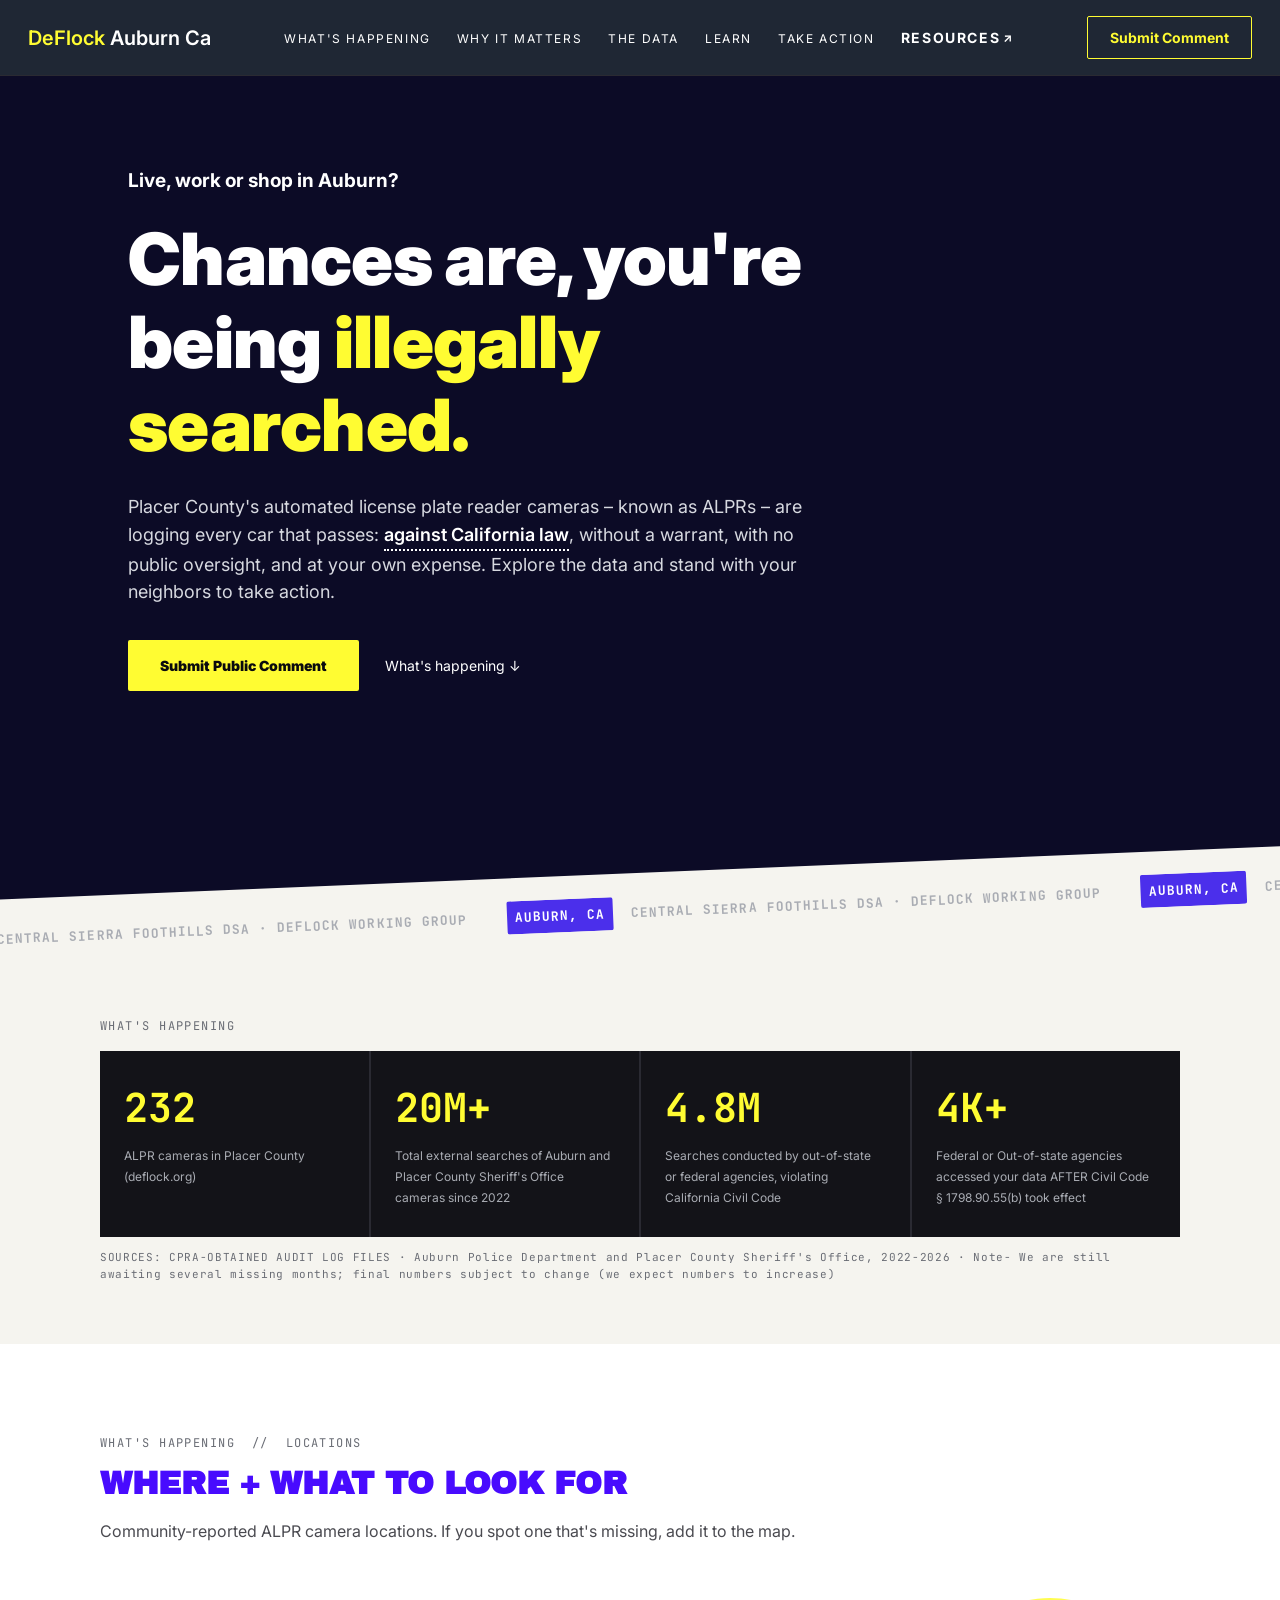
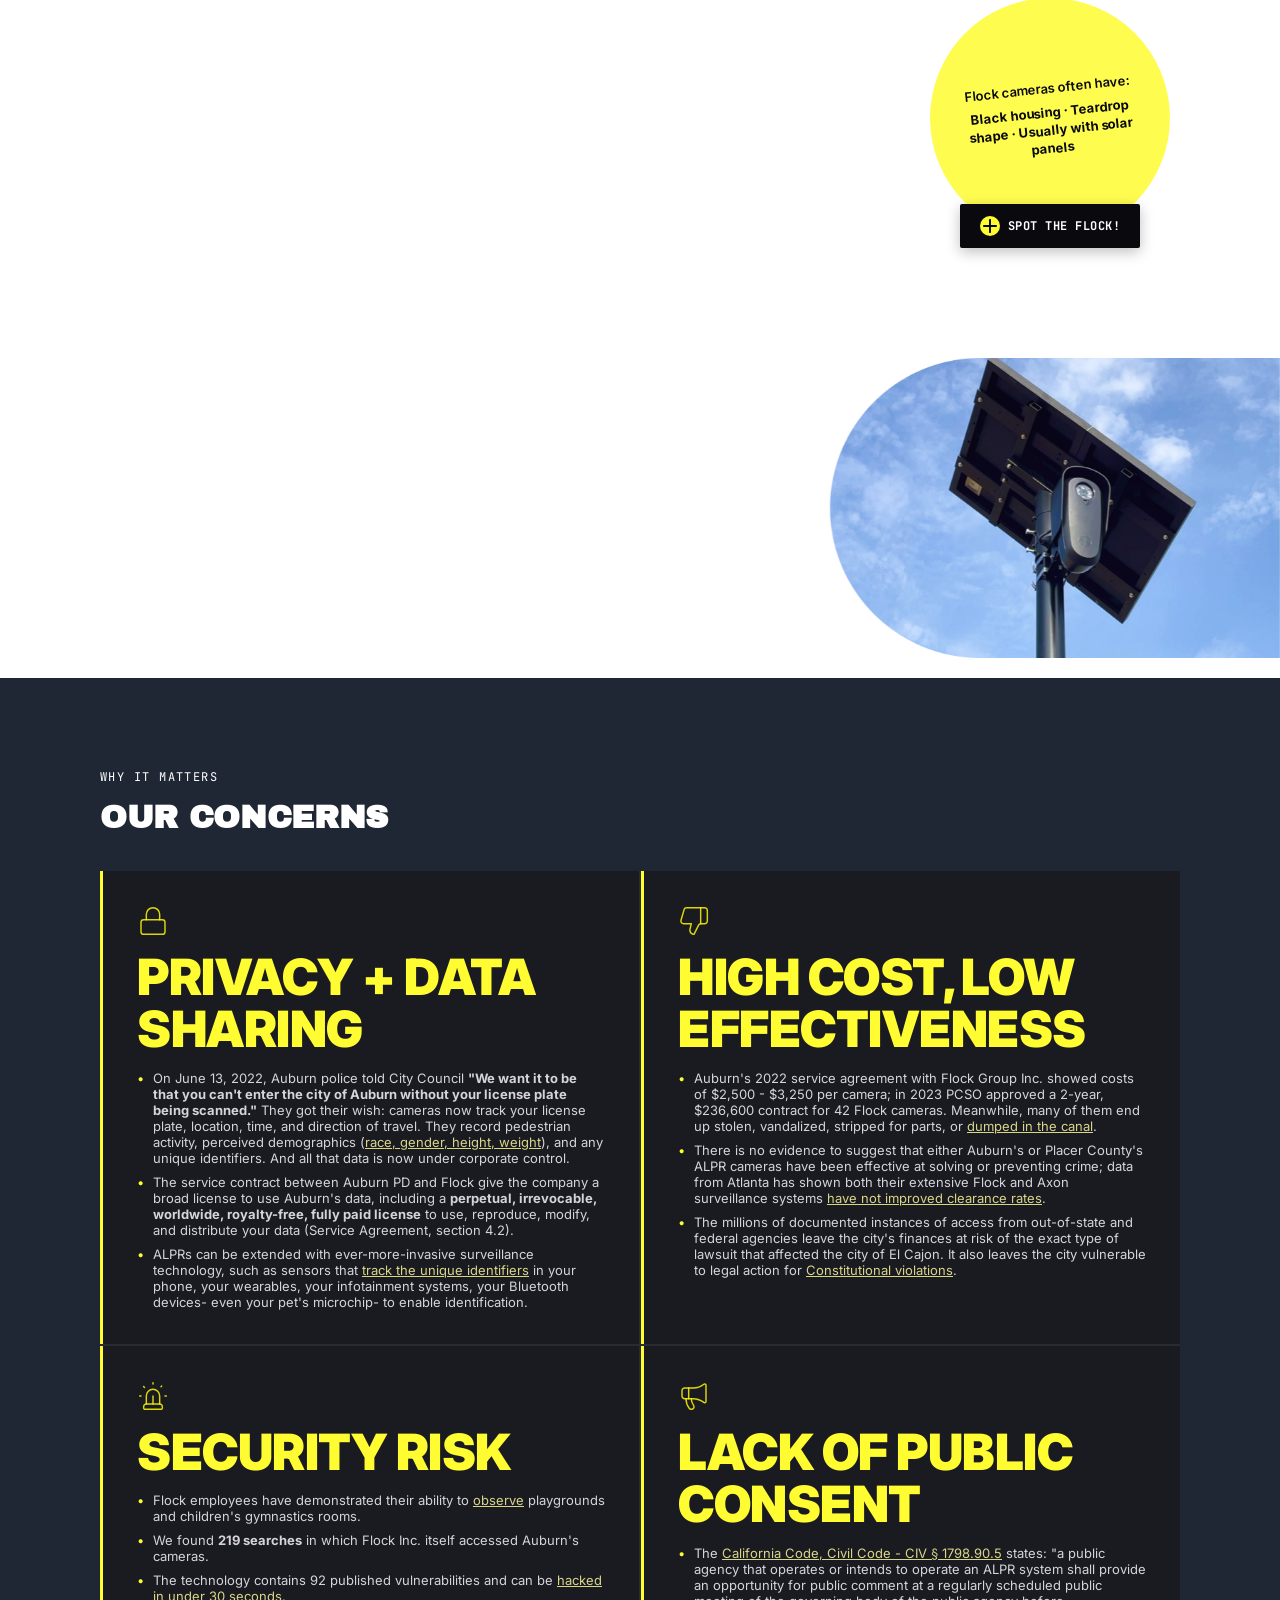
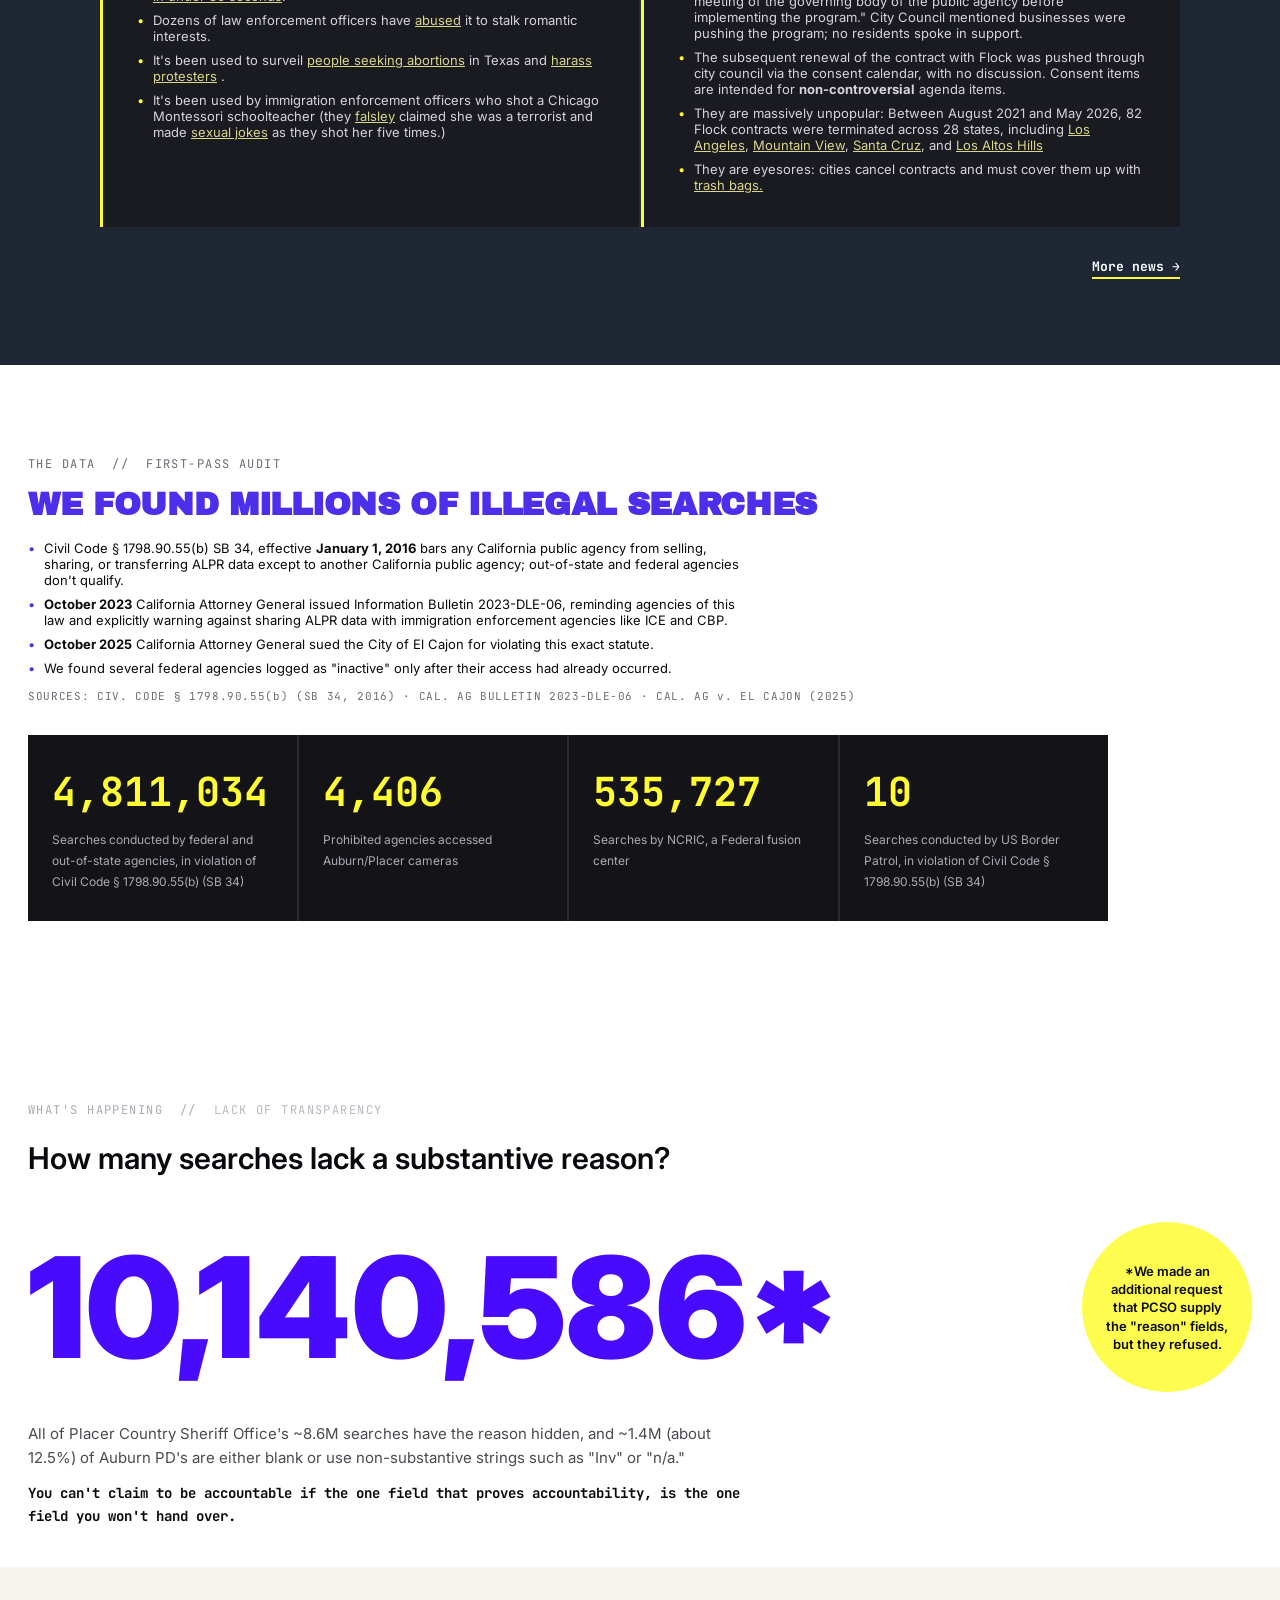
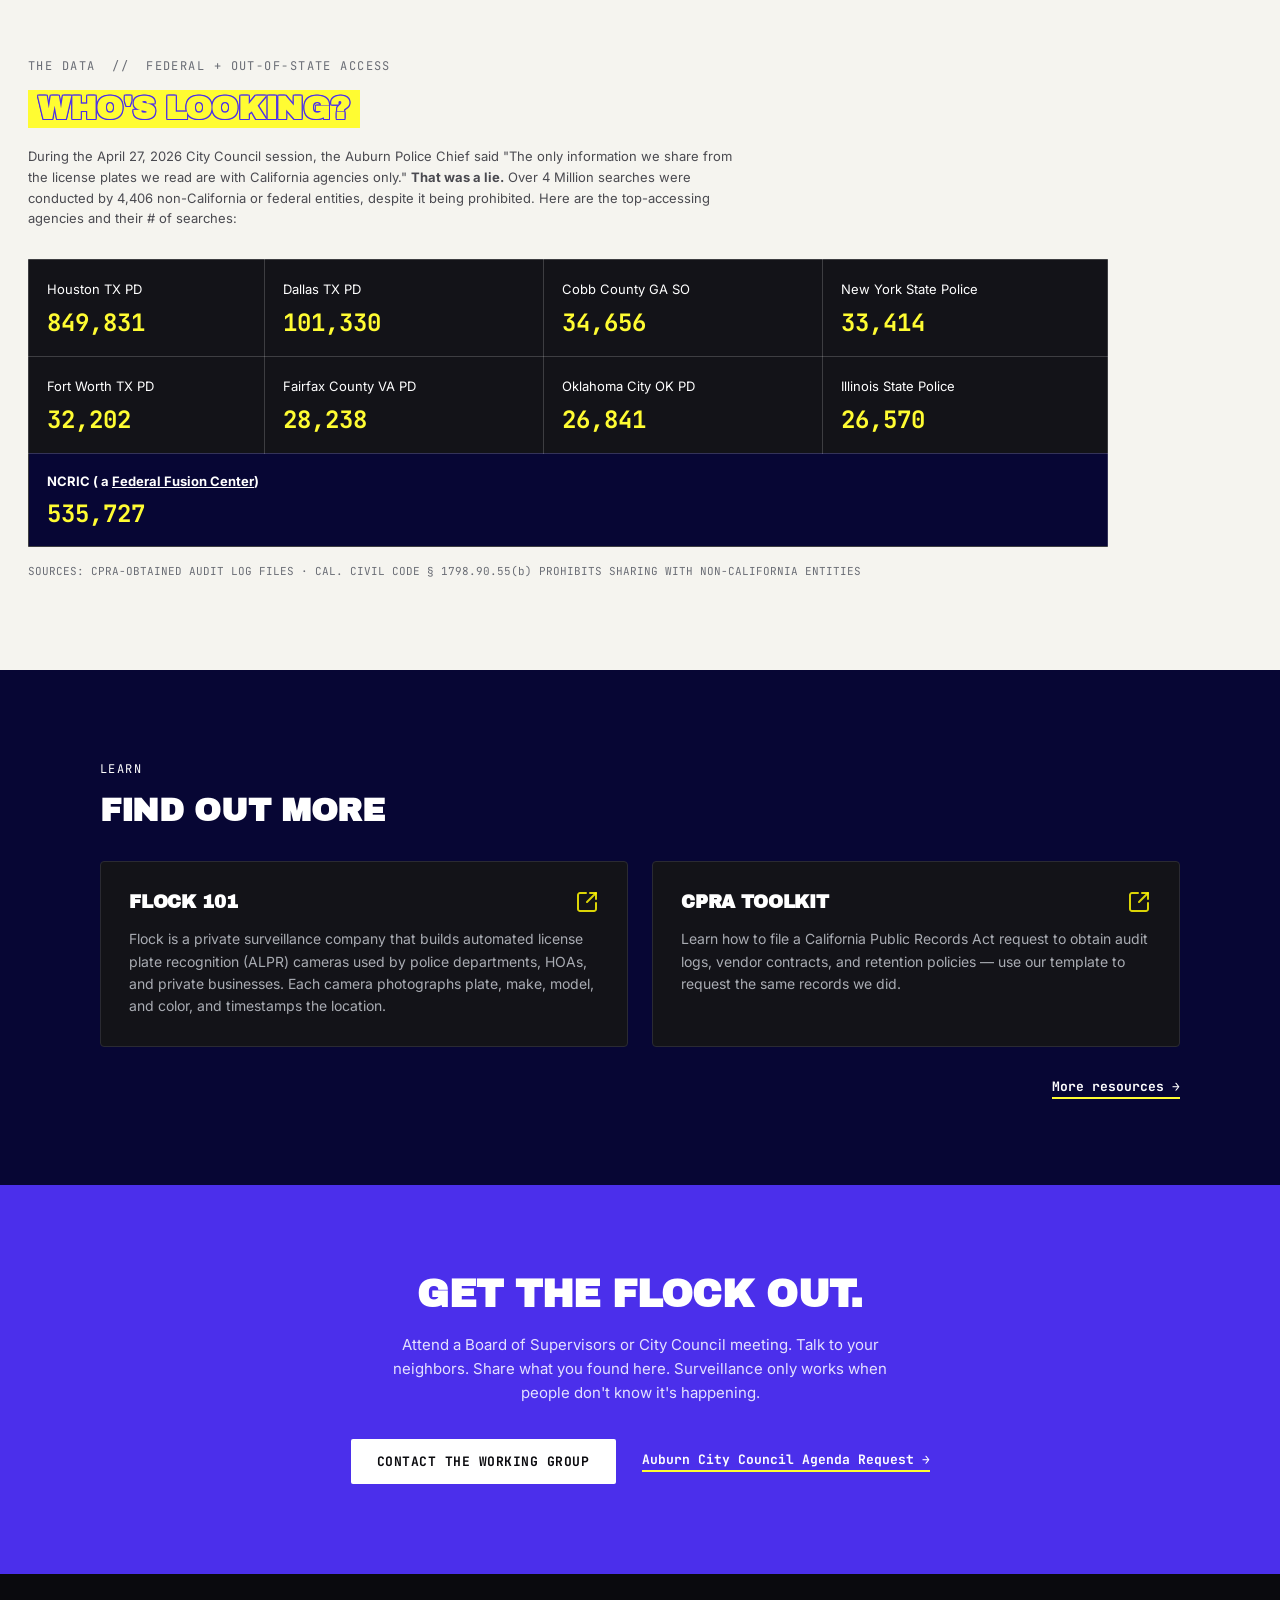
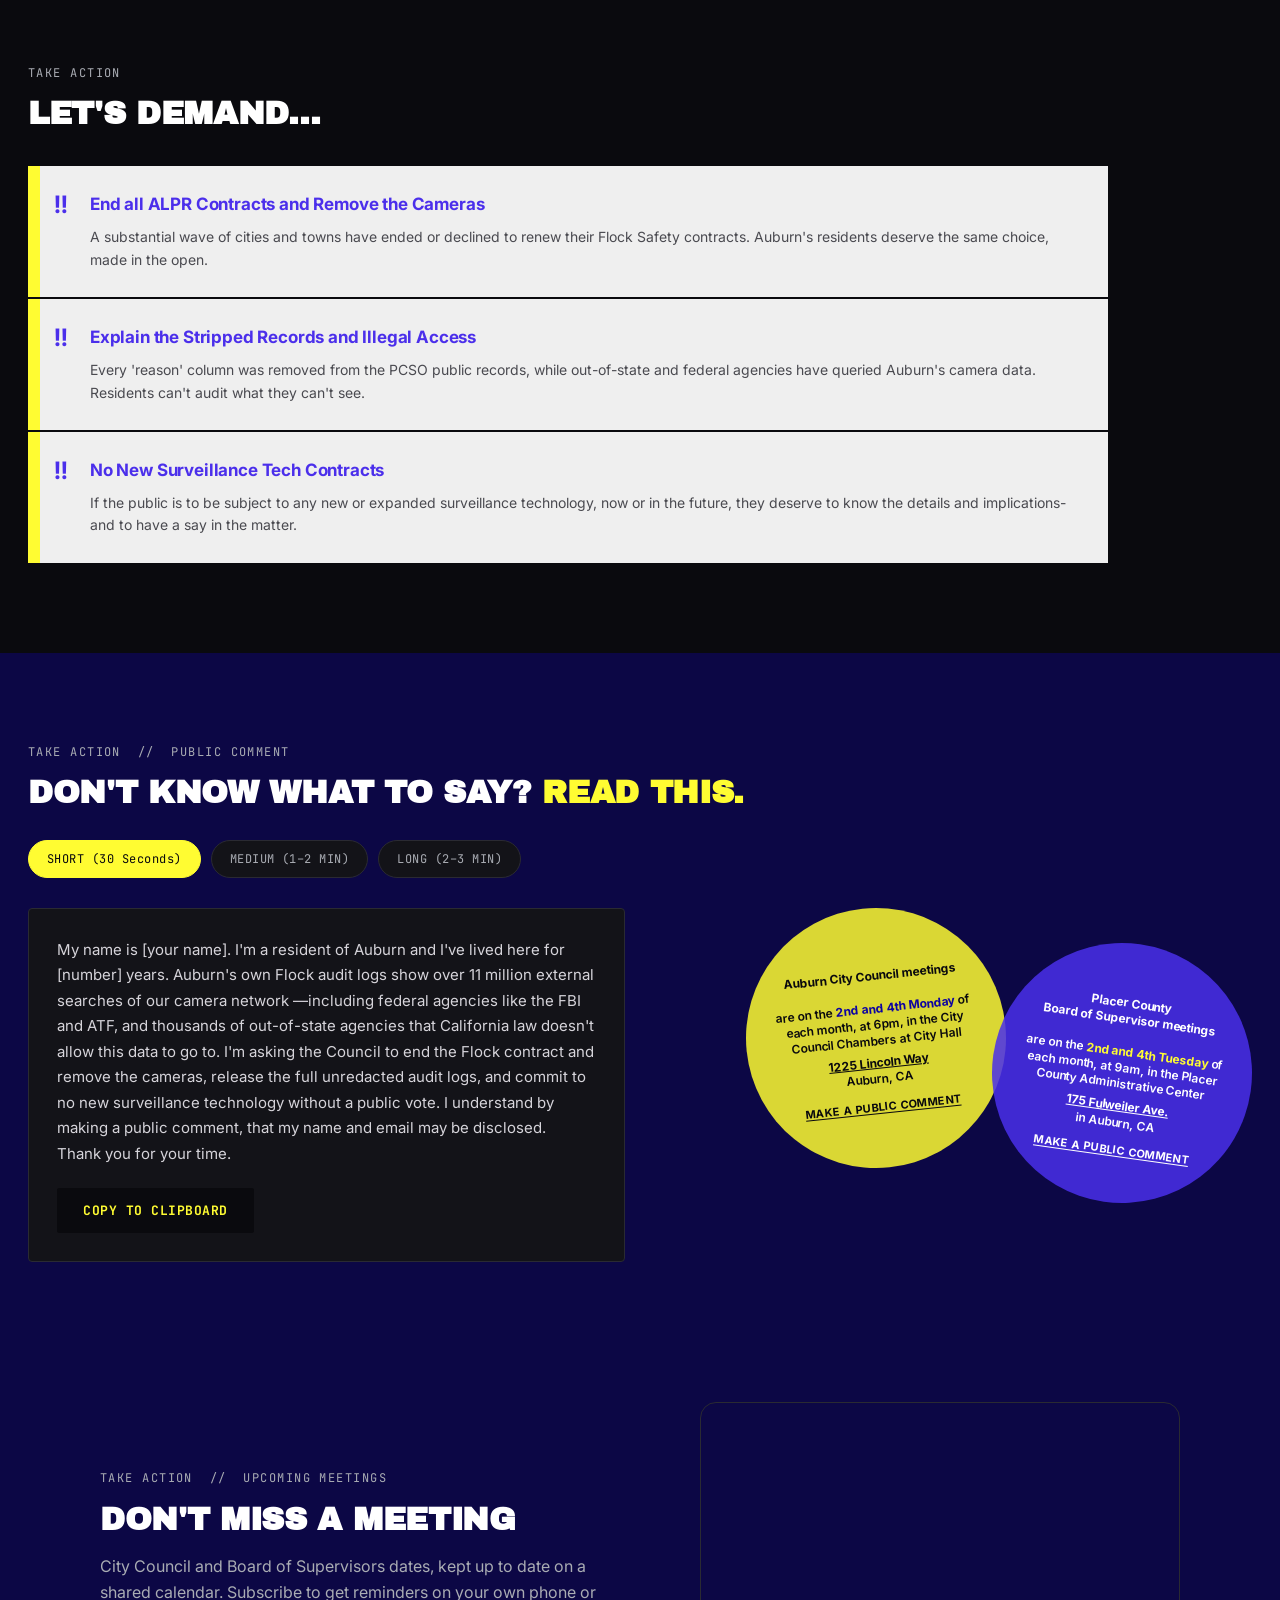
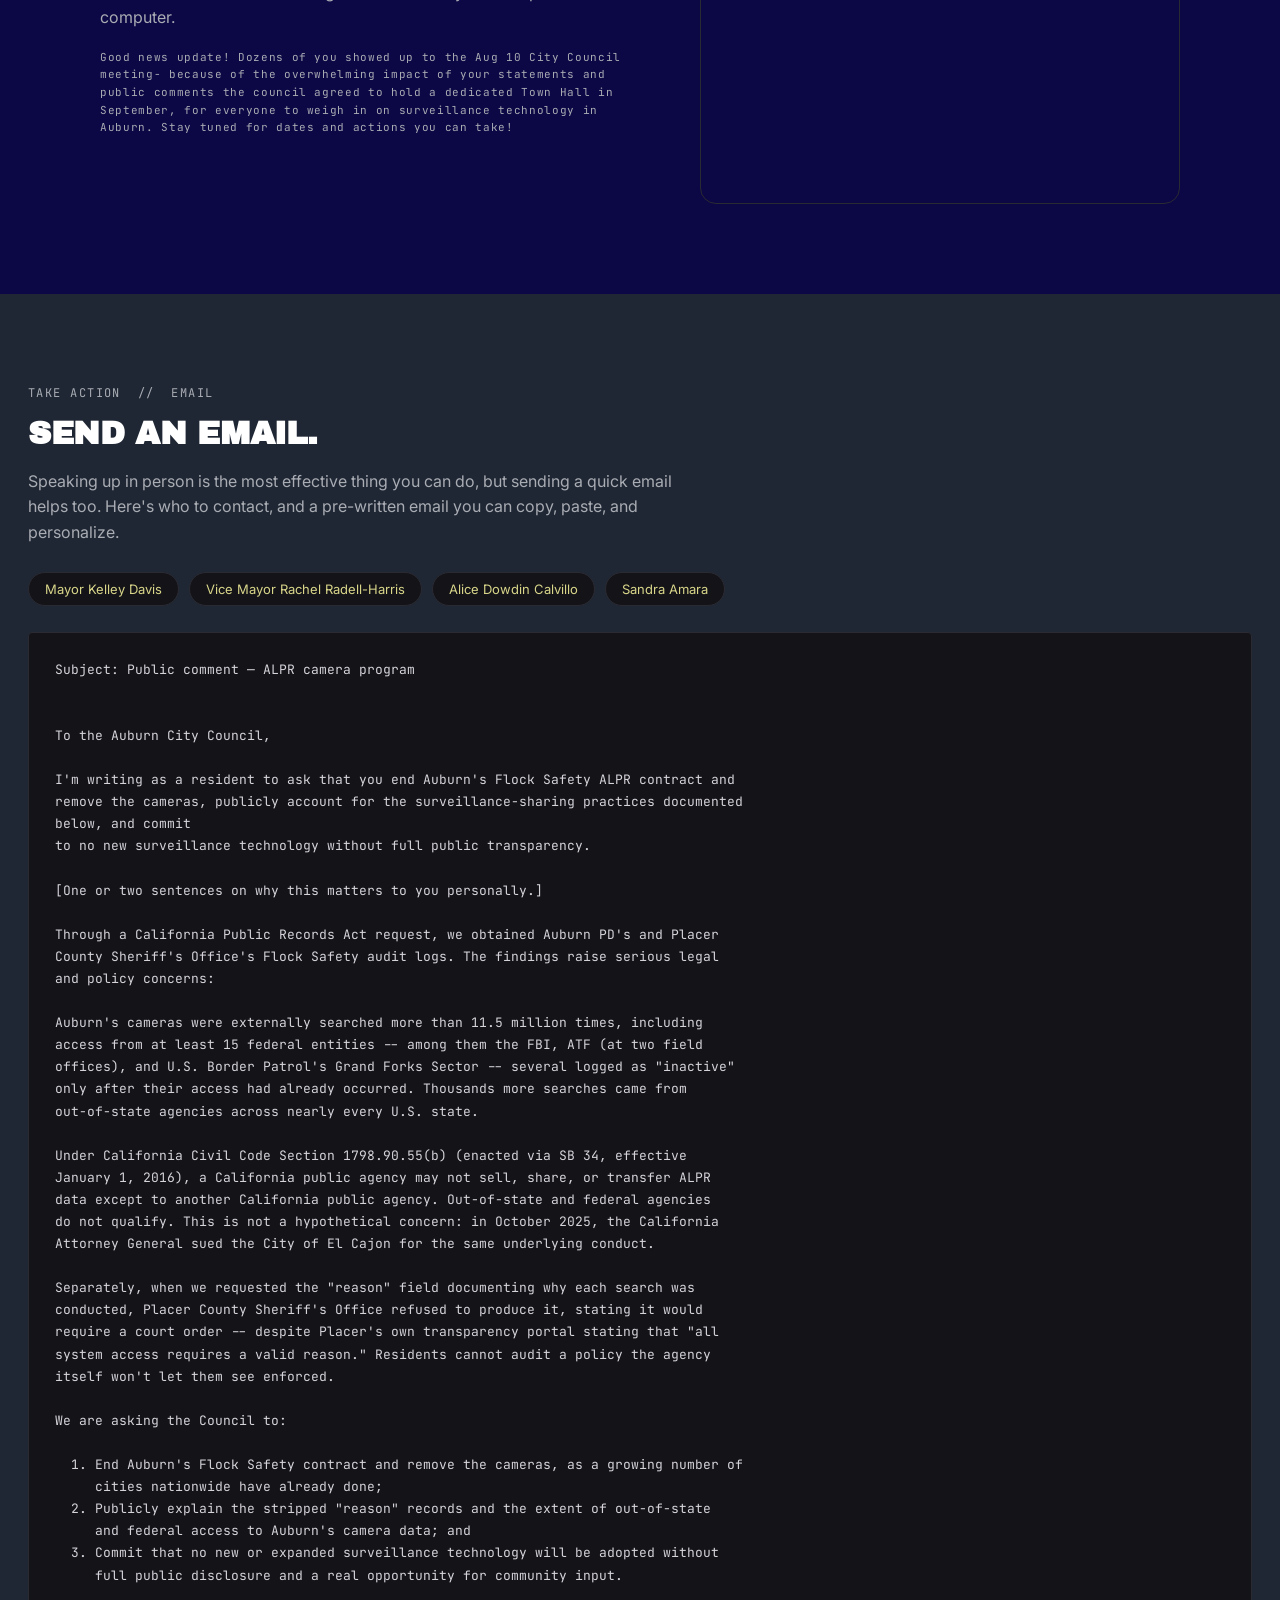
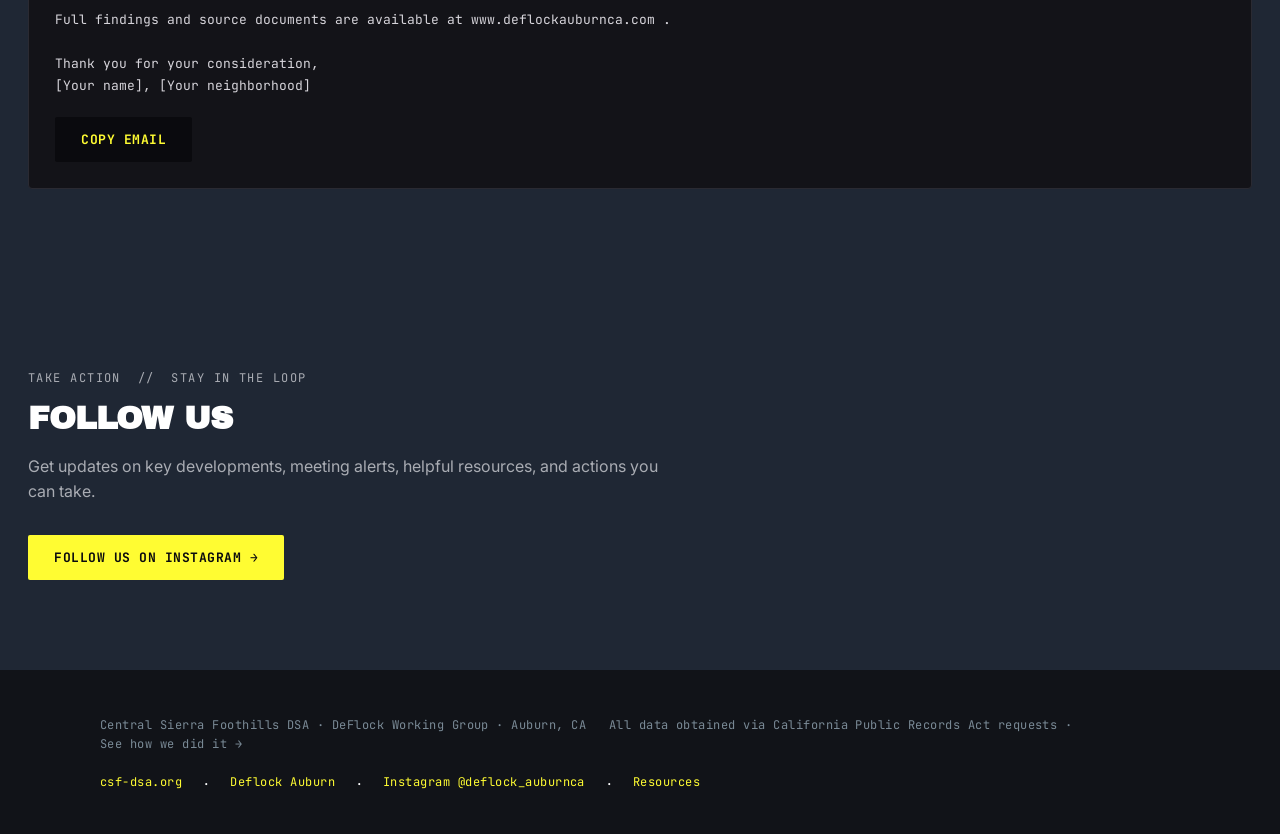
==== commit f4be8544: "Update concerns and actions in index.html" ====
--- a/index.html
+++ b/index.html
@@ -150,7 +150,7 @@
       <ul class="concern-list">
         <li>Auburn's 2022 service agreement with Flock Group Inc. showed costs of $2,500 - $3,250 per camera; in 2023 PCSO approved a 2-year, $236,600 contract for 42 Flock cameras. Meanwhile, many of them end up stolen, vandalized, stripped for parts, or <a href="https://www.gadgetreview.com/auburn-california-flock-surveillance-cameras-stolen-and-dumped-in-a-canal/">dumped in the canal</a>.</li>
         <li>There is no evidence to suggest that either Auburn's or Placer County's ALPR cameras have been effective at solving or preventing crime; data from Atlanta has shown both their extensive Flock and Axon surveillance systems <a href="https://atlpresscollective.com/2026/07/28/flock-cameras-atlanta-clearance-rates/">have not improved clearance rates</a>.</li>
-        <li>The millions of documented instances of access from out-of-state and federal agencies leave the city's finances at risk of the exact type of lawsuit that affected the city of El Cajon. It also leaves the city vulnerable to legal action for Constitutional violations, as the Supreme Count has ruled that </li>
+        <li>The millions of documented instances of access from out-of-state and federal agencies leave the city's finances at risk of the exact type of lawsuit that affected the city of El Cajon. It also leaves the city vulnerable to legal action for <a href="https://www.aclunorcal.org/news/california-constitutional-right-privacy-turns-50-our-longtime-work-make-rights-real/">Constitutional violations</a>. </li>
       </ul>
     </div>
     <div class="concern-card">
@@ -316,7 +316,7 @@
 <!-- CTA BANNER -->
 <section class="cta-banner">
   <h2>Get the Flock Out.</h2>
-  <p>Attend a Board of Supervisors or City Council meeting. Talk to your neighbors. Share what you found here. Surveillance only works when people don't know it's happening.</p>
+  <p>Attend a <a href="https://www.youtube.com/watch?v=OA20bNlnlvo" target="_blank" rel="noopener noreferrer">Board of Supervisors or City Council meeting</a>. Talk to your neighbors. Share what you found here. Surveillance only works when people don't know it's happening.</p>
   <div class="cta-actions">
     <!-- <a href="https://www.change.org/PASTE-YOUR-PETITION-SLUG-HERE" class="btn btn-dark-on-purple" target="_blank" rel="noopener noreferrer">Sign the Petition</a> -->
     <a href="mailto:DeflockAuburnCA@proton.me" class="btn btn-dark-on-purple">Contact the Working Group</a>
@@ -384,7 +384,7 @@
       <p class="eyebrow">TAKE ACTION &nbsp;//&nbsp; UPCOMING MEETINGS</p>
       <h2>DON'T MISS A MEETING</h2>
       <p class="lede">City Council and Board of Supervisors dates, kept up to date on a shared calendar. Subscribe to get reminders on your own phone or computer.</p>
-      <p class="citation">Meeting dates are subject to change — always confirm on the city or county's official agenda page before attending.</p>
+      <p class="citation">Good news update! Dozens of you showed up to the Aug 10 City Council meeting- because of the overwhelming impact of your statements and <a href="https://www.youtube.com/watch?v=OA20bNlnlvo" target="_blank" rel="noopener noreferrer">public comments</a> the council agreed to hold a dedicated Town Hall in September, for everyone to weigh in on surveillance technology in Auburn. Stay tuned for dates and actions you can take! </p>
     </div>
     <div class="calendar-embed">    <iframe src="https://calendar.google.com/calendar/embed?height=400&wkst=1&ctz=America%2FLos_Angeles&showPrint=0&showCalendars=0&title=Deflock%20Auburn%20Events&mode=AGENDA&src=ZGVmbG9ja2F1YnVybmNhQGdtYWlsLmNvbQ&color=%23039be5" style="border-width:0" width="480" height="400" frameborder="0" scrolling="no" loading="lazy" title="Upcoming Auburn City Council and Placer County Board of Supervisors meetings"></iframe>
     </div>
@@ -395,7 +395,7 @@
 <section class="section email-section">
   <p class="eyebrow">TAKE ACTION &nbsp;//&nbsp; EMAIL</p>
   <h2>SEND AN EMAIL.</h2>
-  <p class="lede">Speaking up in person is the most effective thing you can do, but sending a quick email helps too. Here's who to contact, and a pre-written email you can copy, paste, and personalize.</p>
+  <p class="lede"><a href="https://www.youtube.com/watch?v=OA20bNlnlvo" target="_blank" rel="noopener noreferrer">Speaking up in person</a> is the most effective thing you can do, but sending a quick email helps too. Here's who to contact, and a pre-written email you can copy, paste, and personalize.</p>
 
   <div class="recipient-chips">
     <span class="chip"> <a href="mailto:KDavis@auburn.ca.gov" style="color: #D9D68A; text-decoration: none;" onmouseover="this.style.textDecoration='underline'; this.style.textDecorationColor='#D9D68A'" onmouseout="this.style.textDecoration='none'">Mayor Kelley Davis</a></span>
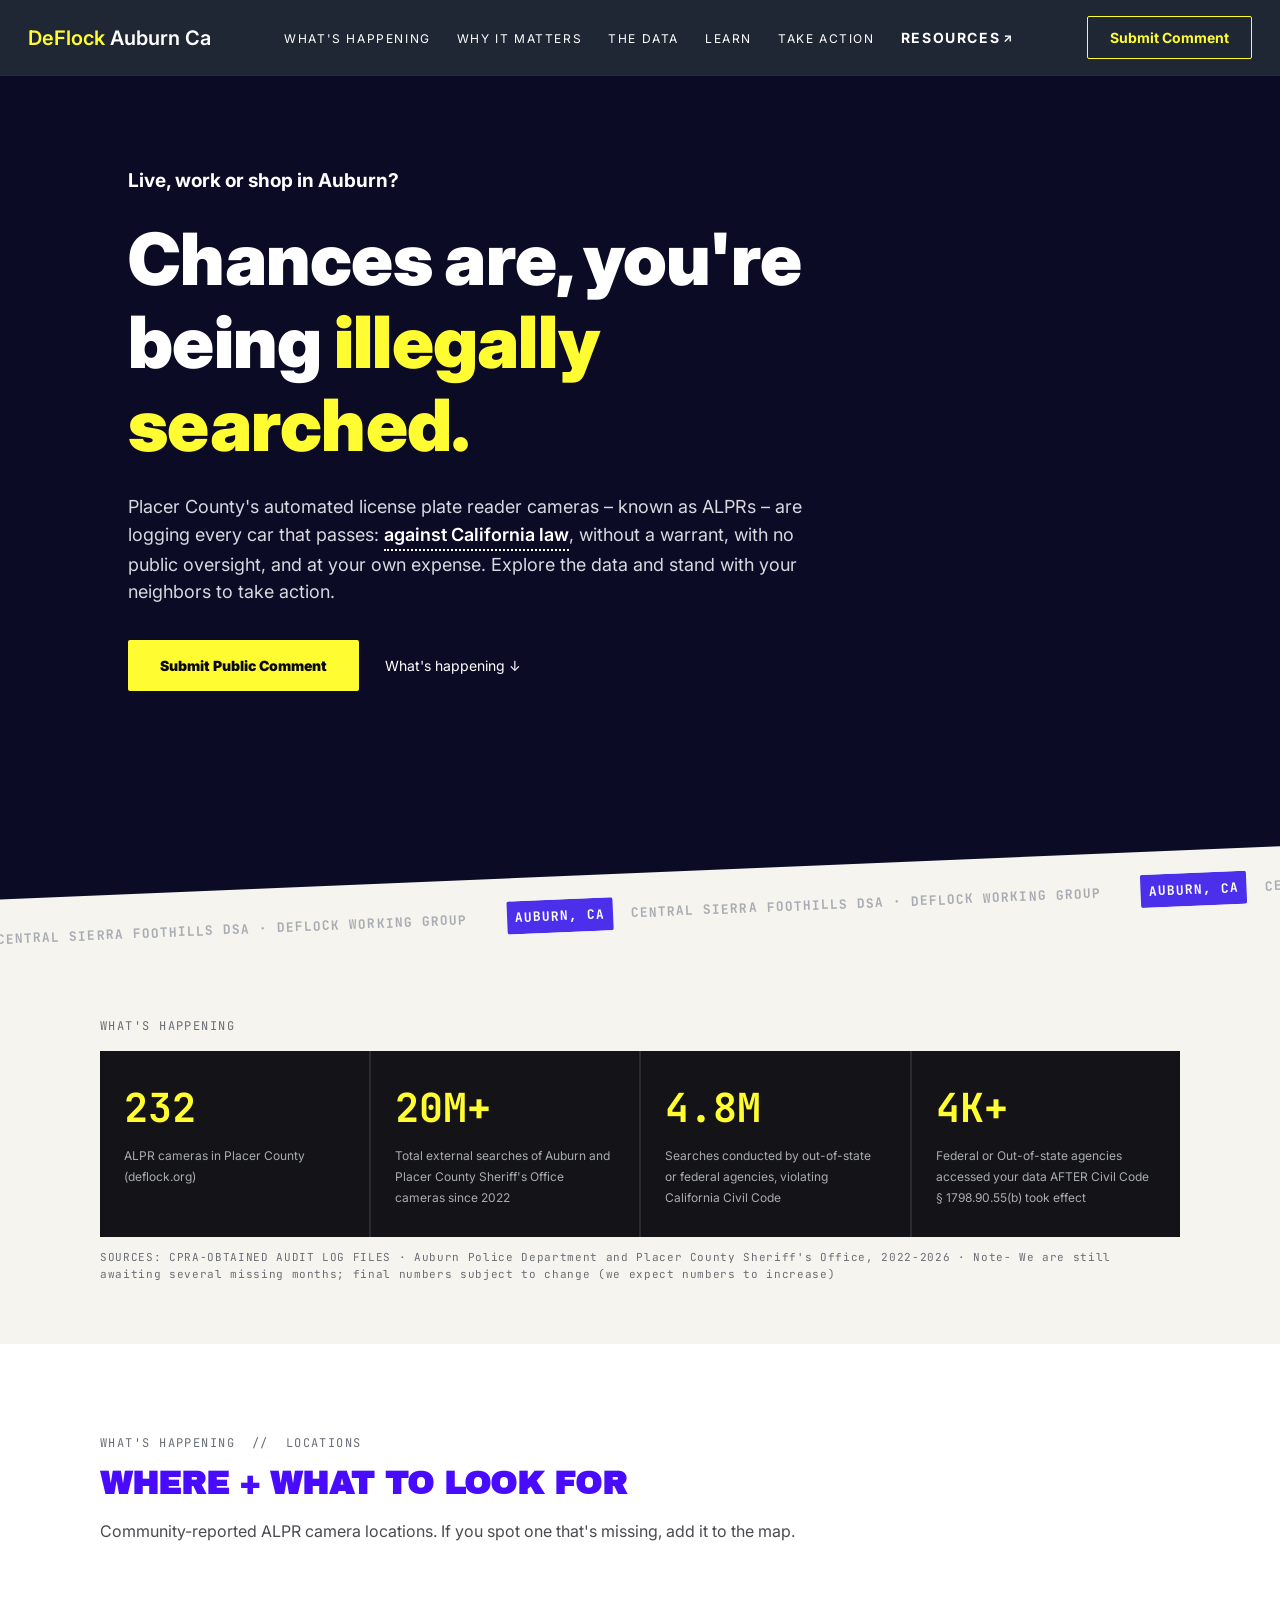
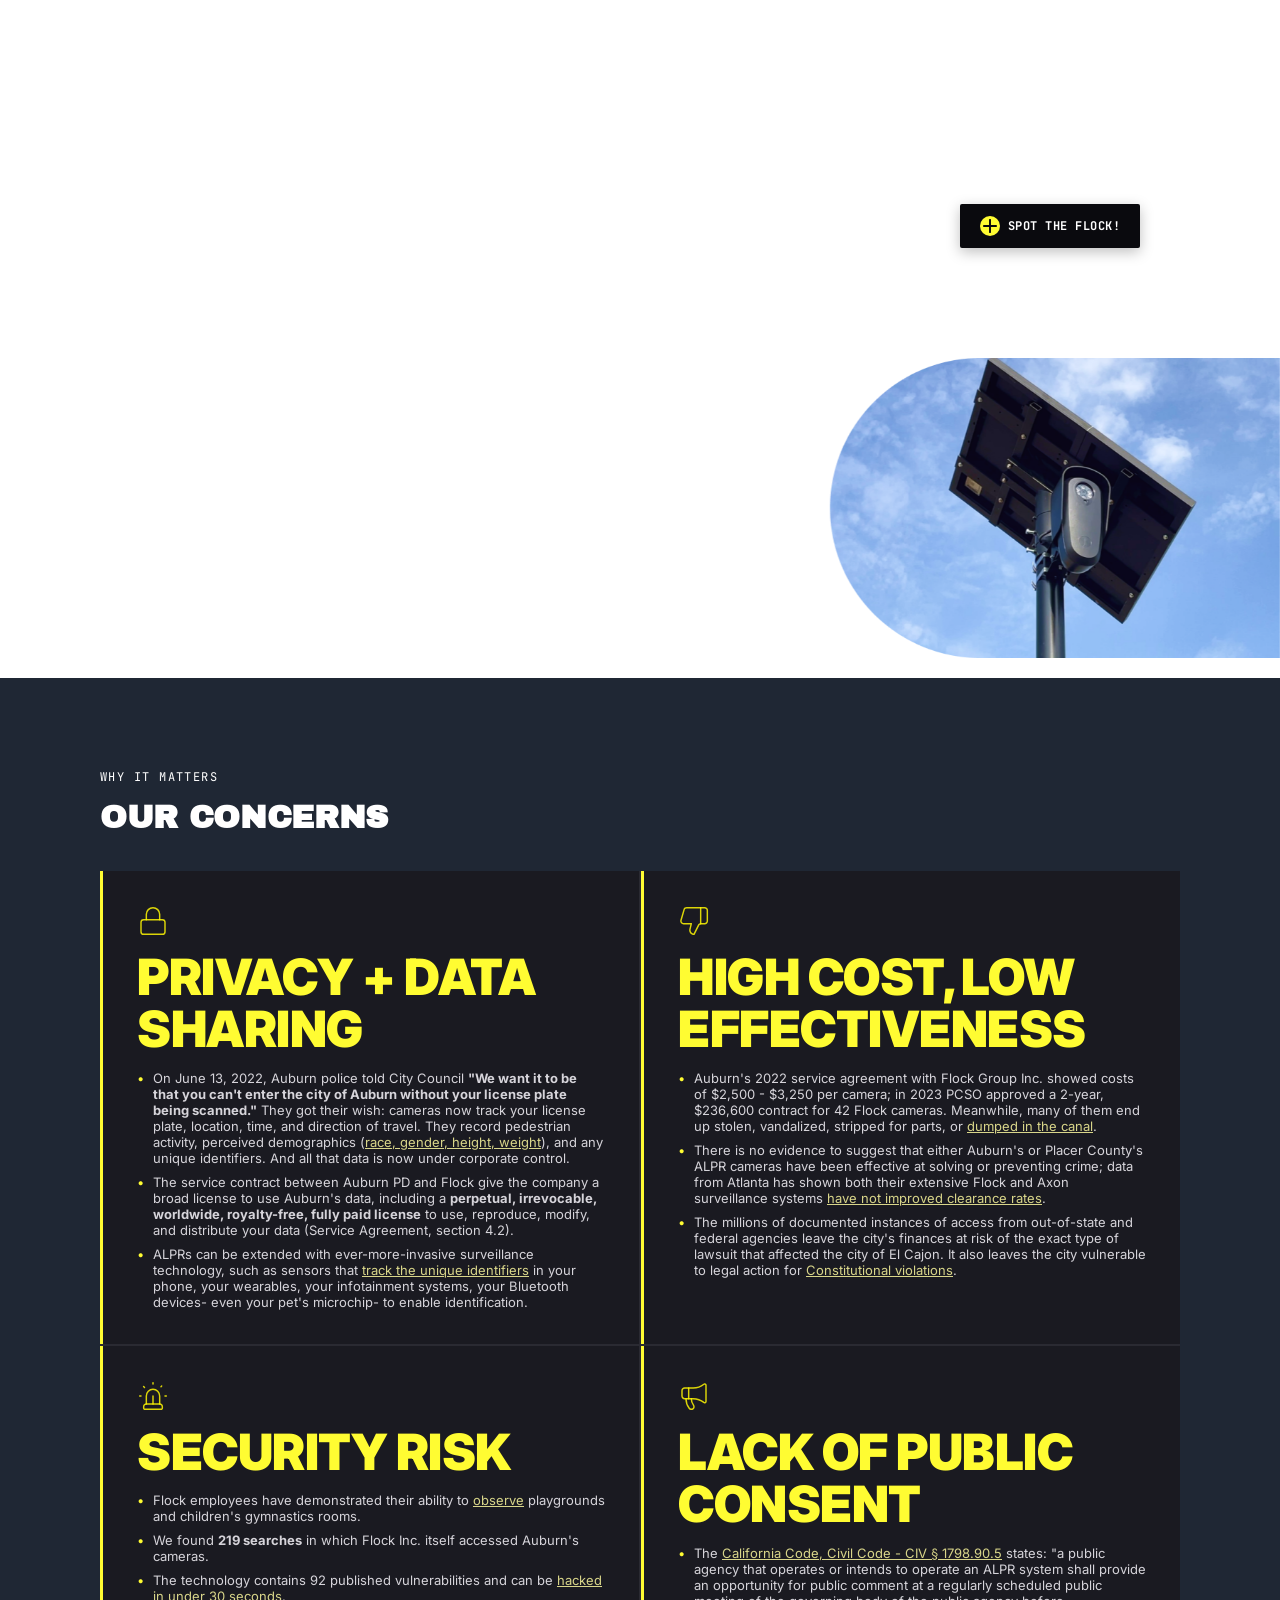
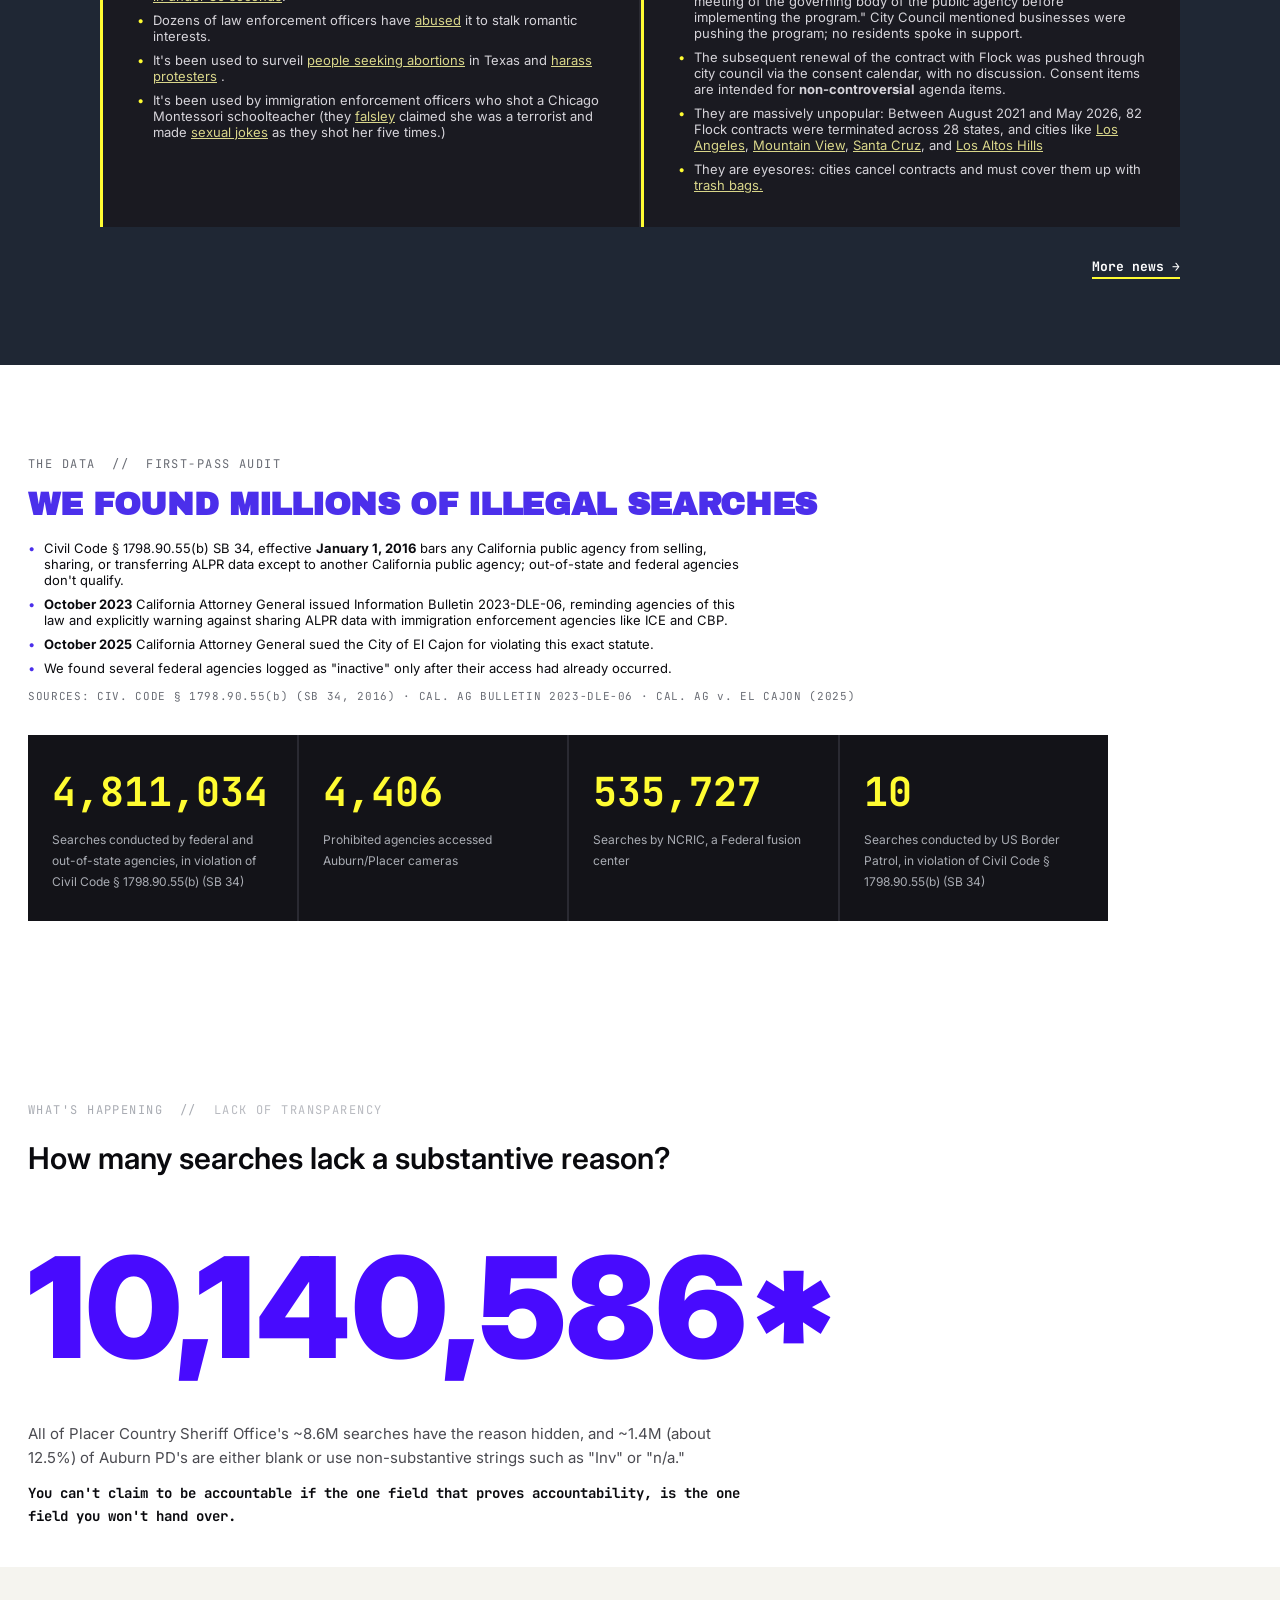
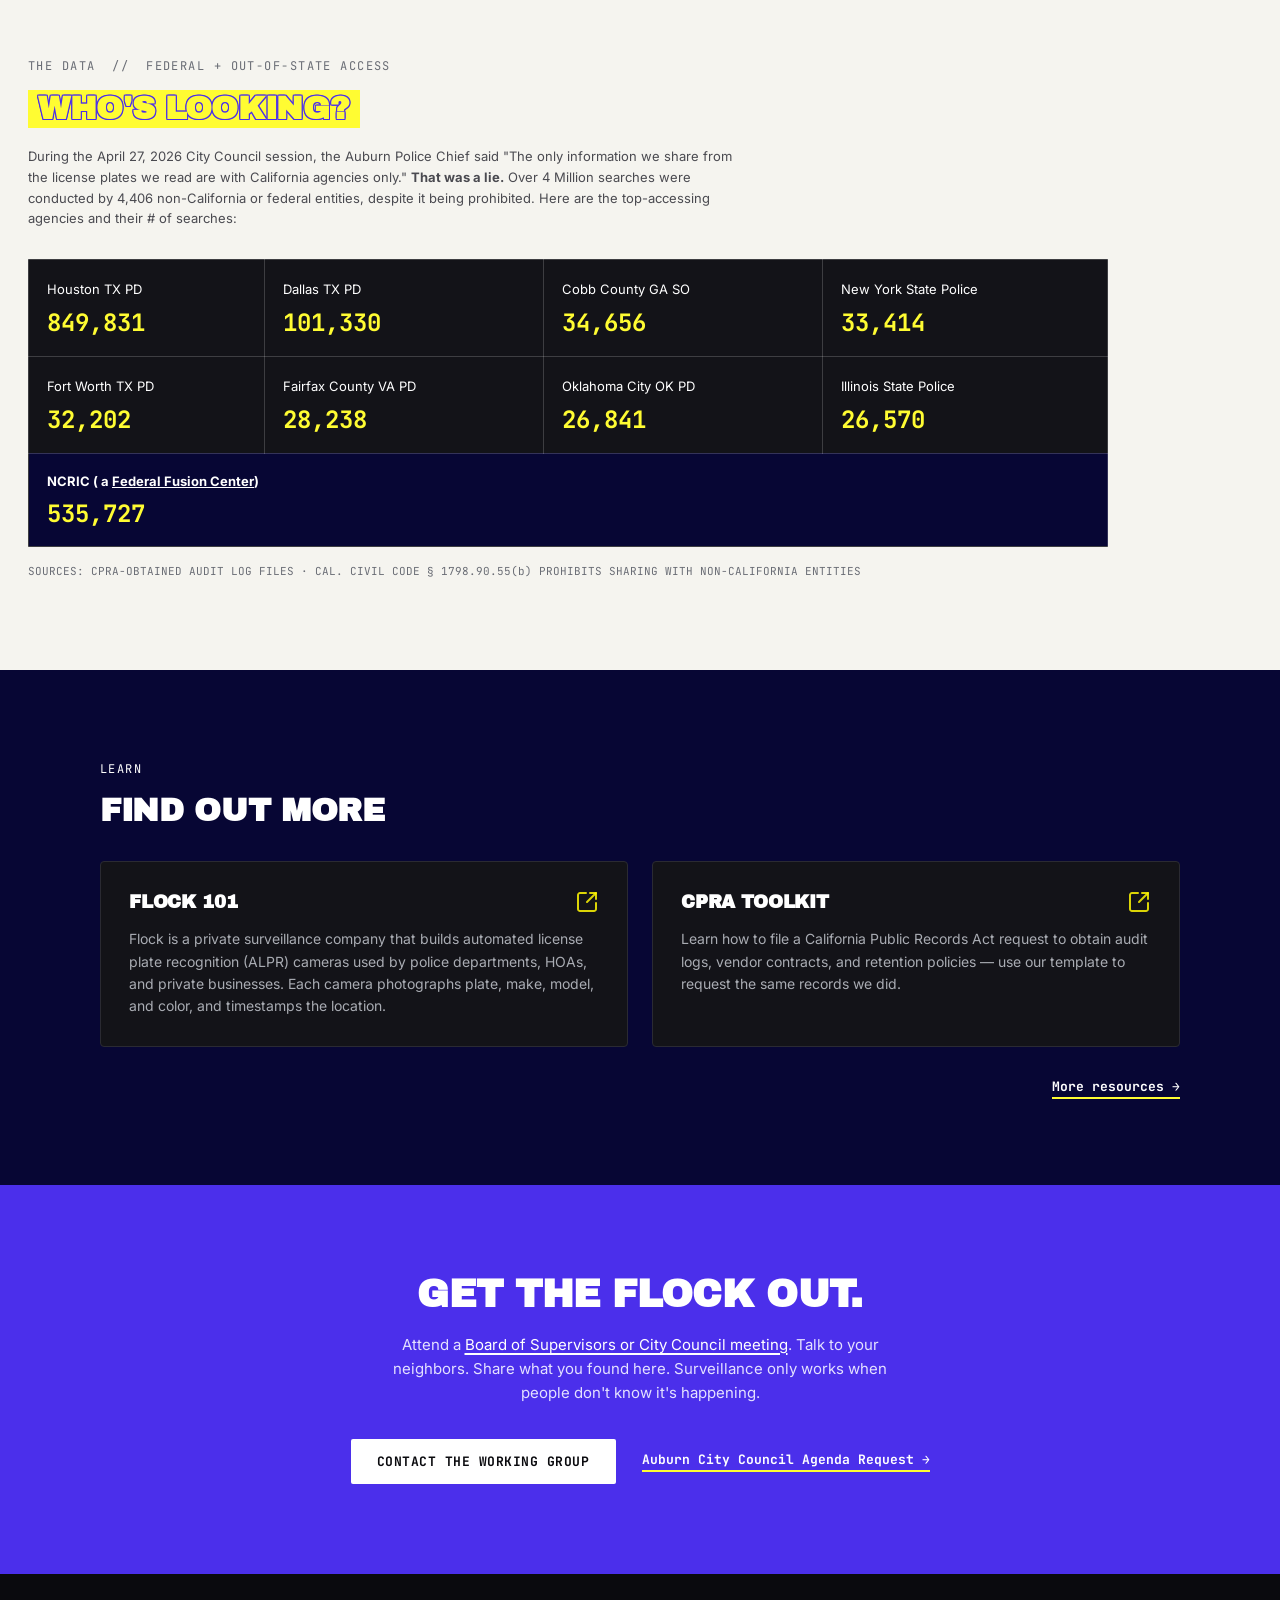
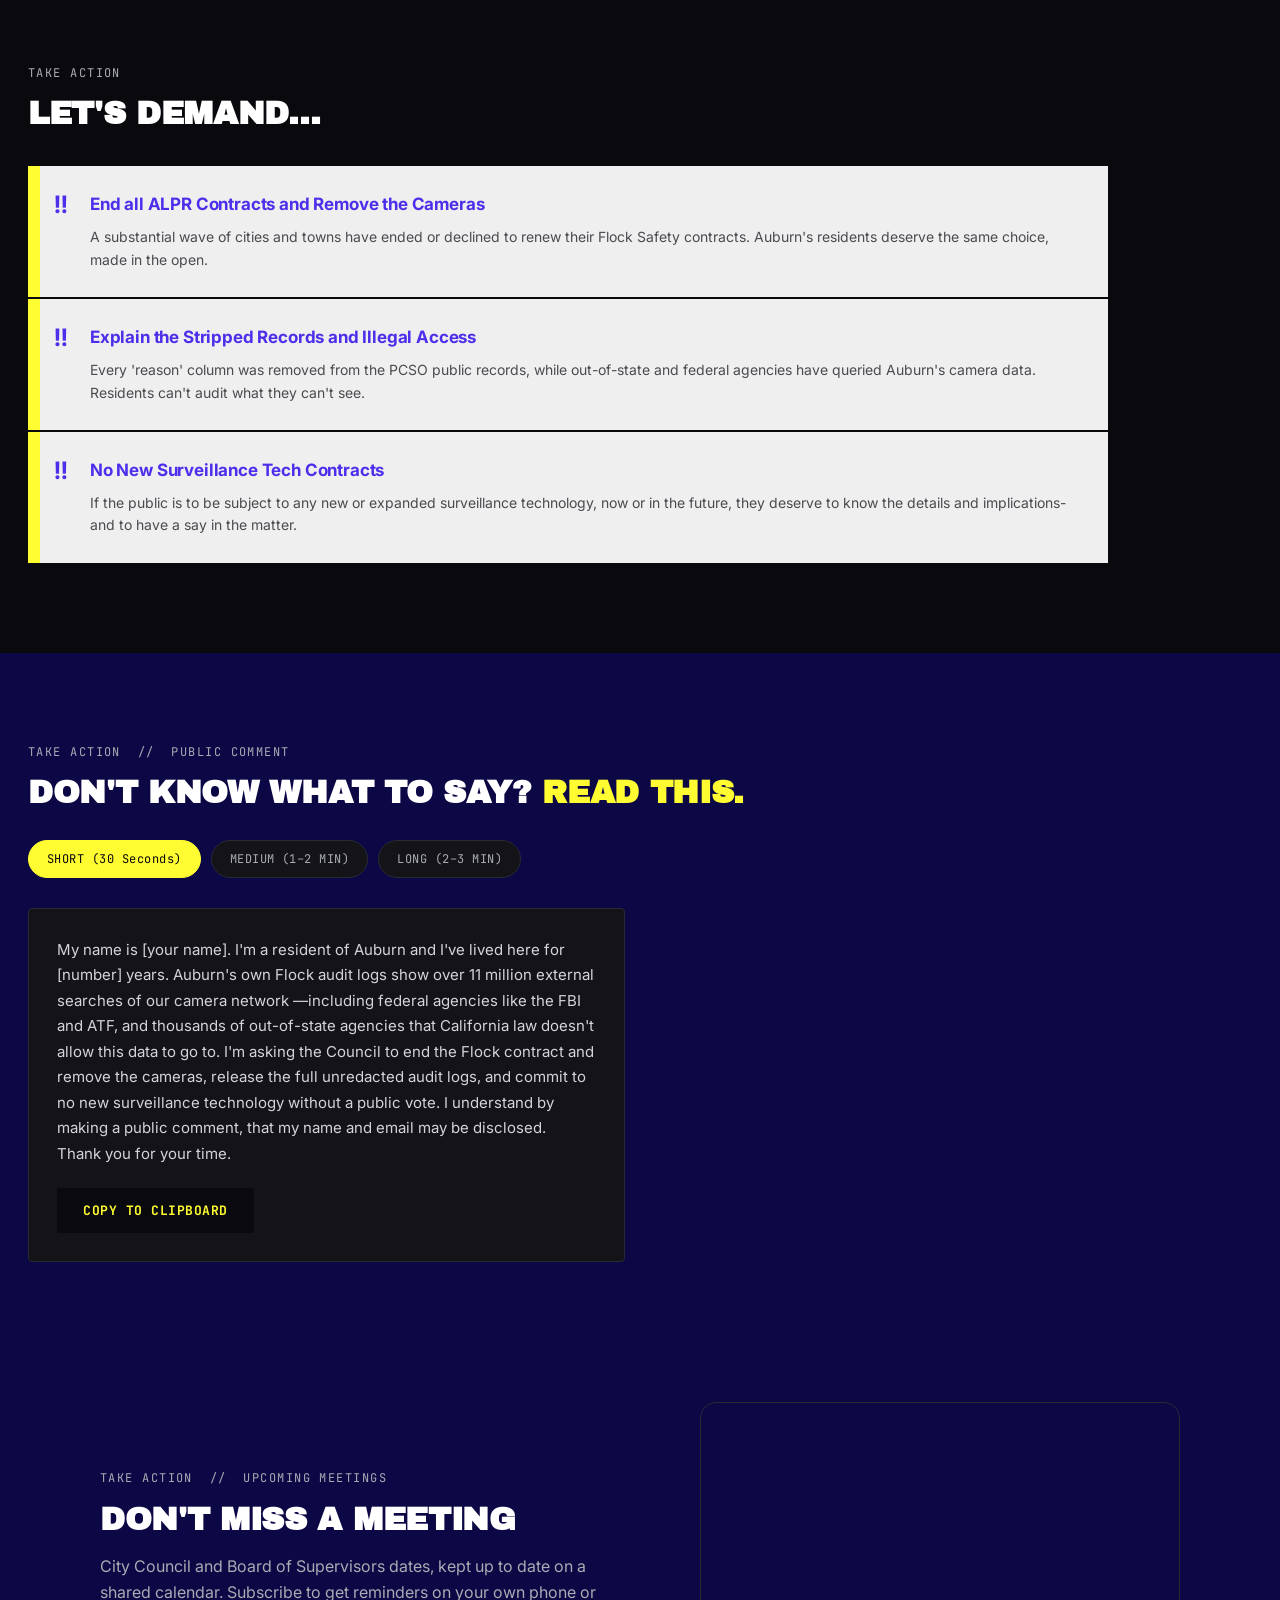
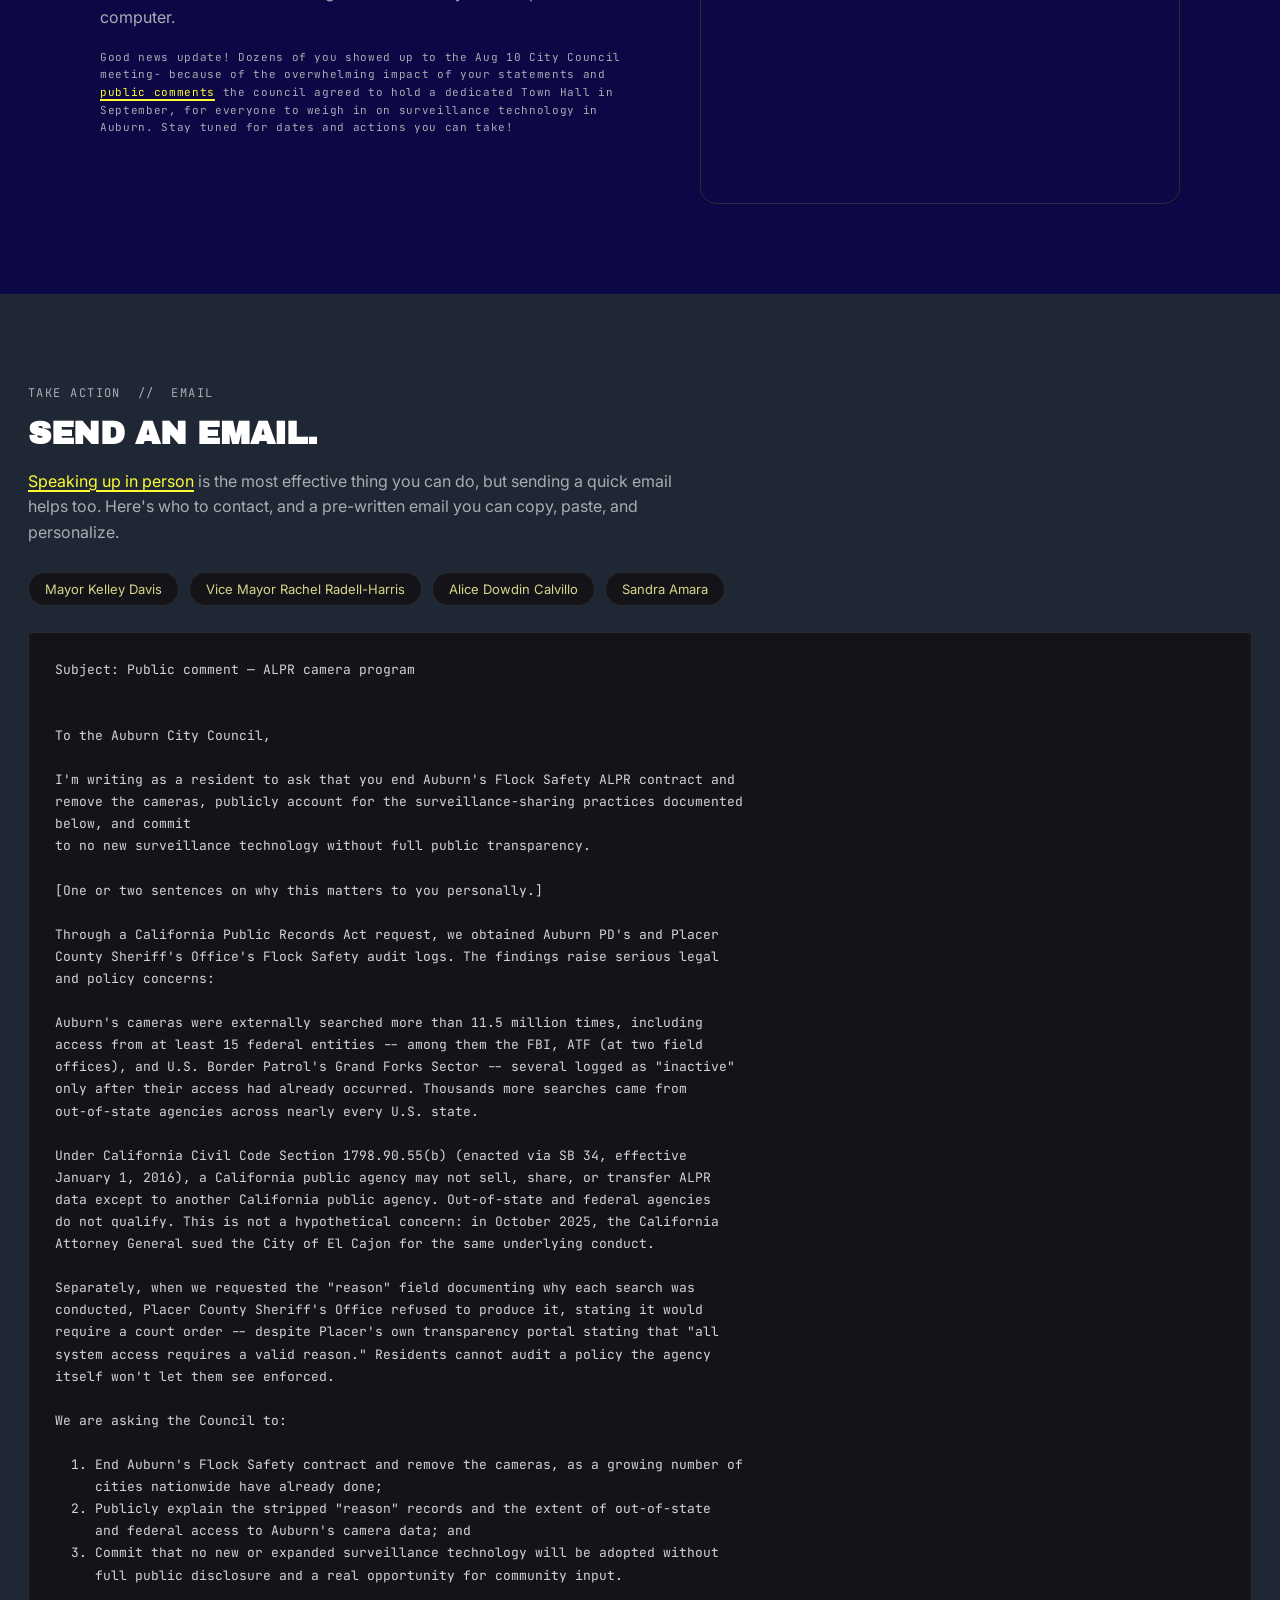
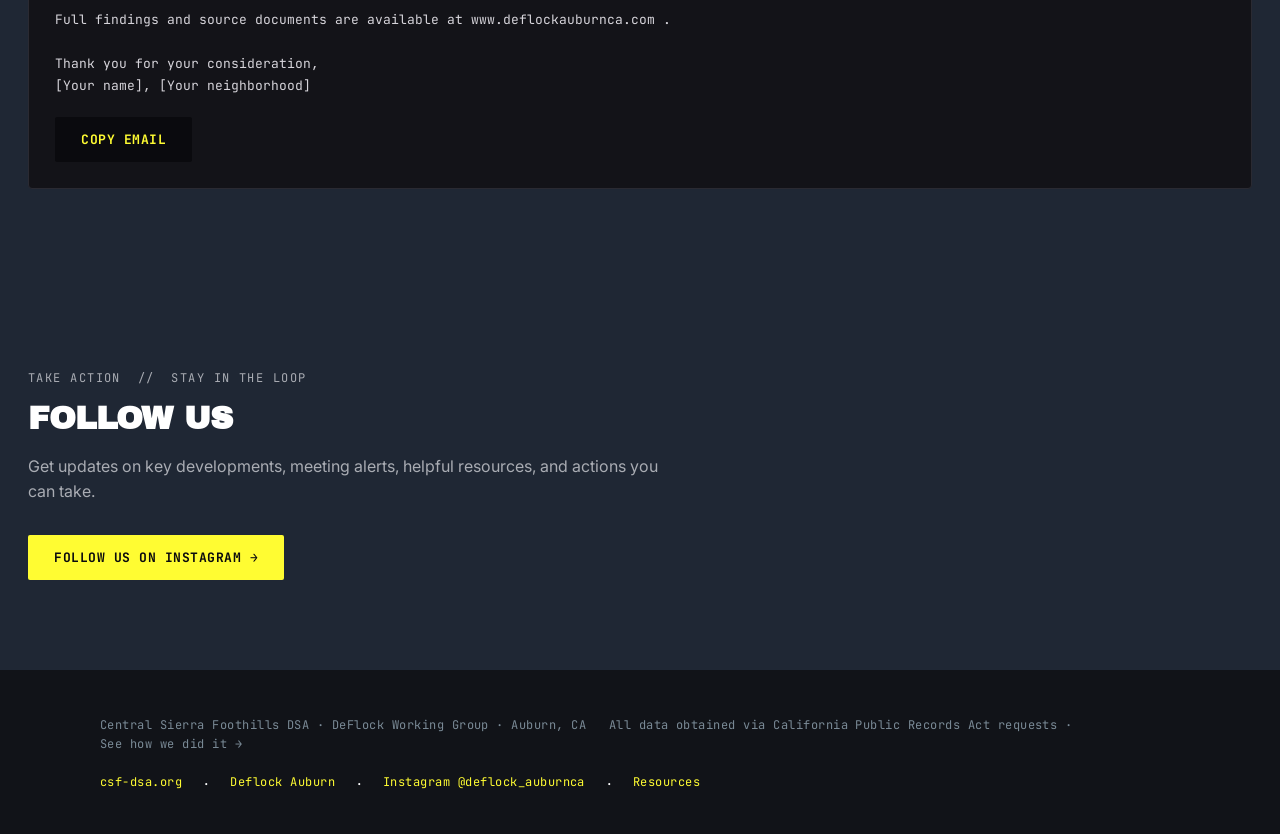
==== commit cd3b5199: "Fix redundancy in public consent concerns list" ====
--- a/index.html
+++ b/index.html
@@ -171,7 +171,7 @@
       <ul class="concern-list">
         <li>The <a href="https://codes.findlaw.com/ca/civil-code/civ-sect-1798-90-55/">California Code, Civil Code - CIV § 1798.90.5</a> states: "a public agency that operates or intends to operate an ALPR system shall provide an opportunity for public comment at a regularly scheduled public meeting of the governing body of the public agency before implementing the program." City Council mentioned businesses were pushing the program; no residents spoke in support.</li>
         <li>The subsequent renewal of the contract with Flock was pushed through city council via the consent calendar, with no discussion. Consent items are intended for <strong>non-controversial</strong> agenda items.</li>
-        <li>They are massively unpopular: Between August 2021 and May 2026, 82 Flock contracts were terminated across 28 states, including <a href="https://abc7.com/post/lapd-ending-agreement-surveillance-company-flock-safety/19483200/">Los Angeles</a>, <a href="https://www.mountainview.gov/Home/Components/News/News/1205/284">Mountain View</a>, <a href="https://www.kqed.org/news/12069705/santa-cruz-the-first-in-california-to-terminate-its-contract-with-flock-safety">Santa Cruz</a>, and <a href="https://www.losaltosonline.com/news/los-altos-hills-to-remove-alpr-cameras/article_59f90aa8-14c1-4309-9f7f-12d16c649d9e.html">Los Altos Hills</a> </li>
+        <li>They are massively unpopular: Between August 2021 and May 2026, 82 Flock contracts were terminated across 28 states, and cities like <a href="https://abc7.com/post/lapd-ending-agreement-surveillance-company-flock-safety/19483200/">Los Angeles</a>, <a href="https://www.mountainview.gov/Home/Components/News/News/1205/284">Mountain View</a>, <a href="https://www.kqed.org/news/12069705/santa-cruz-the-first-in-california-to-terminate-its-contract-with-flock-safety">Santa Cruz</a>, and <a href="https://www.losaltosonline.com/news/los-altos-hills-to-remove-alpr-cameras/article_59f90aa8-14c1-4309-9f7f-12d16c649d9e.html">Los Altos Hills</a> </li>
         <li>They are eyesores: cities cancel contracts and must cover them up with <a href="https://www.404media.co/cities-are-covering-flock-cameras-with-trash-bags/">trash bags.</a></li>
       </ul>
     </div>
--- a/style.css
+++ b/style.css
@@ -567,6 +567,39 @@
 .modal-intro { font-size: 14px; color: var(--gray-text); margin-bottom: 20px; }
 .modal-intro a { color: #D9D68A; text-decoration: underline; }
 .modal-intro a:hover { color: var(--yellow); }
+
+.cta-banner p a,
+.script-section .script-text a,
+.calendar-section .calendar-text .citation a,
+.email-section .lede a {
+  text-decoration: underline;
+  text-decoration-thickness: 2px;
+  text-underline-offset: 3px;
+  transition: color .15s ease, text-decoration-color .15s ease, opacity .15s ease;
+}
+
+.cta-banner p a {
+  color: var(--white);
+  text-decoration-color: var(--white);
+}
+.cta-banner p a:hover {
+  color: var(--white);
+  text-decoration-color: var(--white);
+  opacity: 0.85;
+}
+
+.script-section .script-text a,
+.calendar-section .calendar-text .citation a,
+.email-section .lede a {
+  color: var(--yellow);
+  text-decoration-color: var(--yellow);
+}
+.script-section .script-text a:hover,
+.calendar-section .calendar-text .citation a:hover,
+.email-section .lede a:hover {
+  color: #FFF9A8;
+  text-decoration-color: #FFF9A8;
+}
 
 /* Carousel: one slide at a time. .seen-track-wrap clips to the visible
    slide; .seen-track holds all slides in a row and is translated by
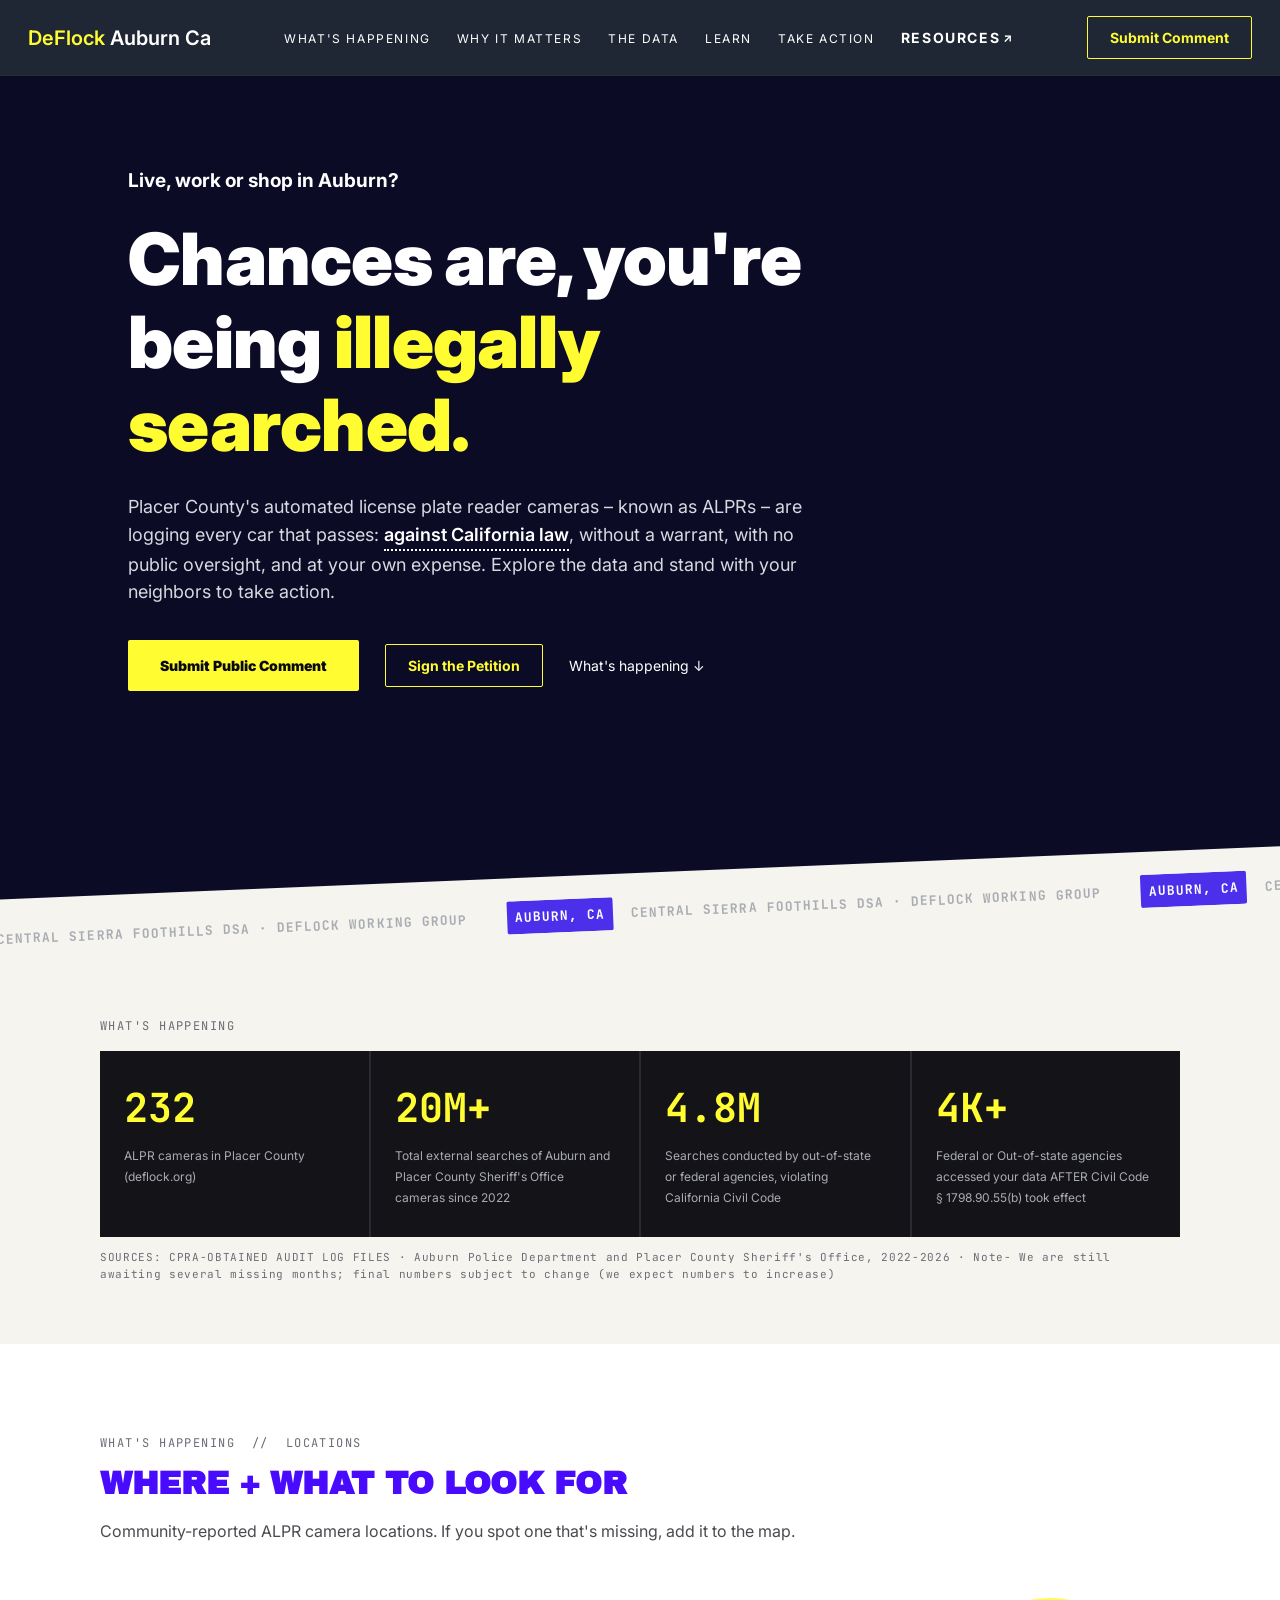
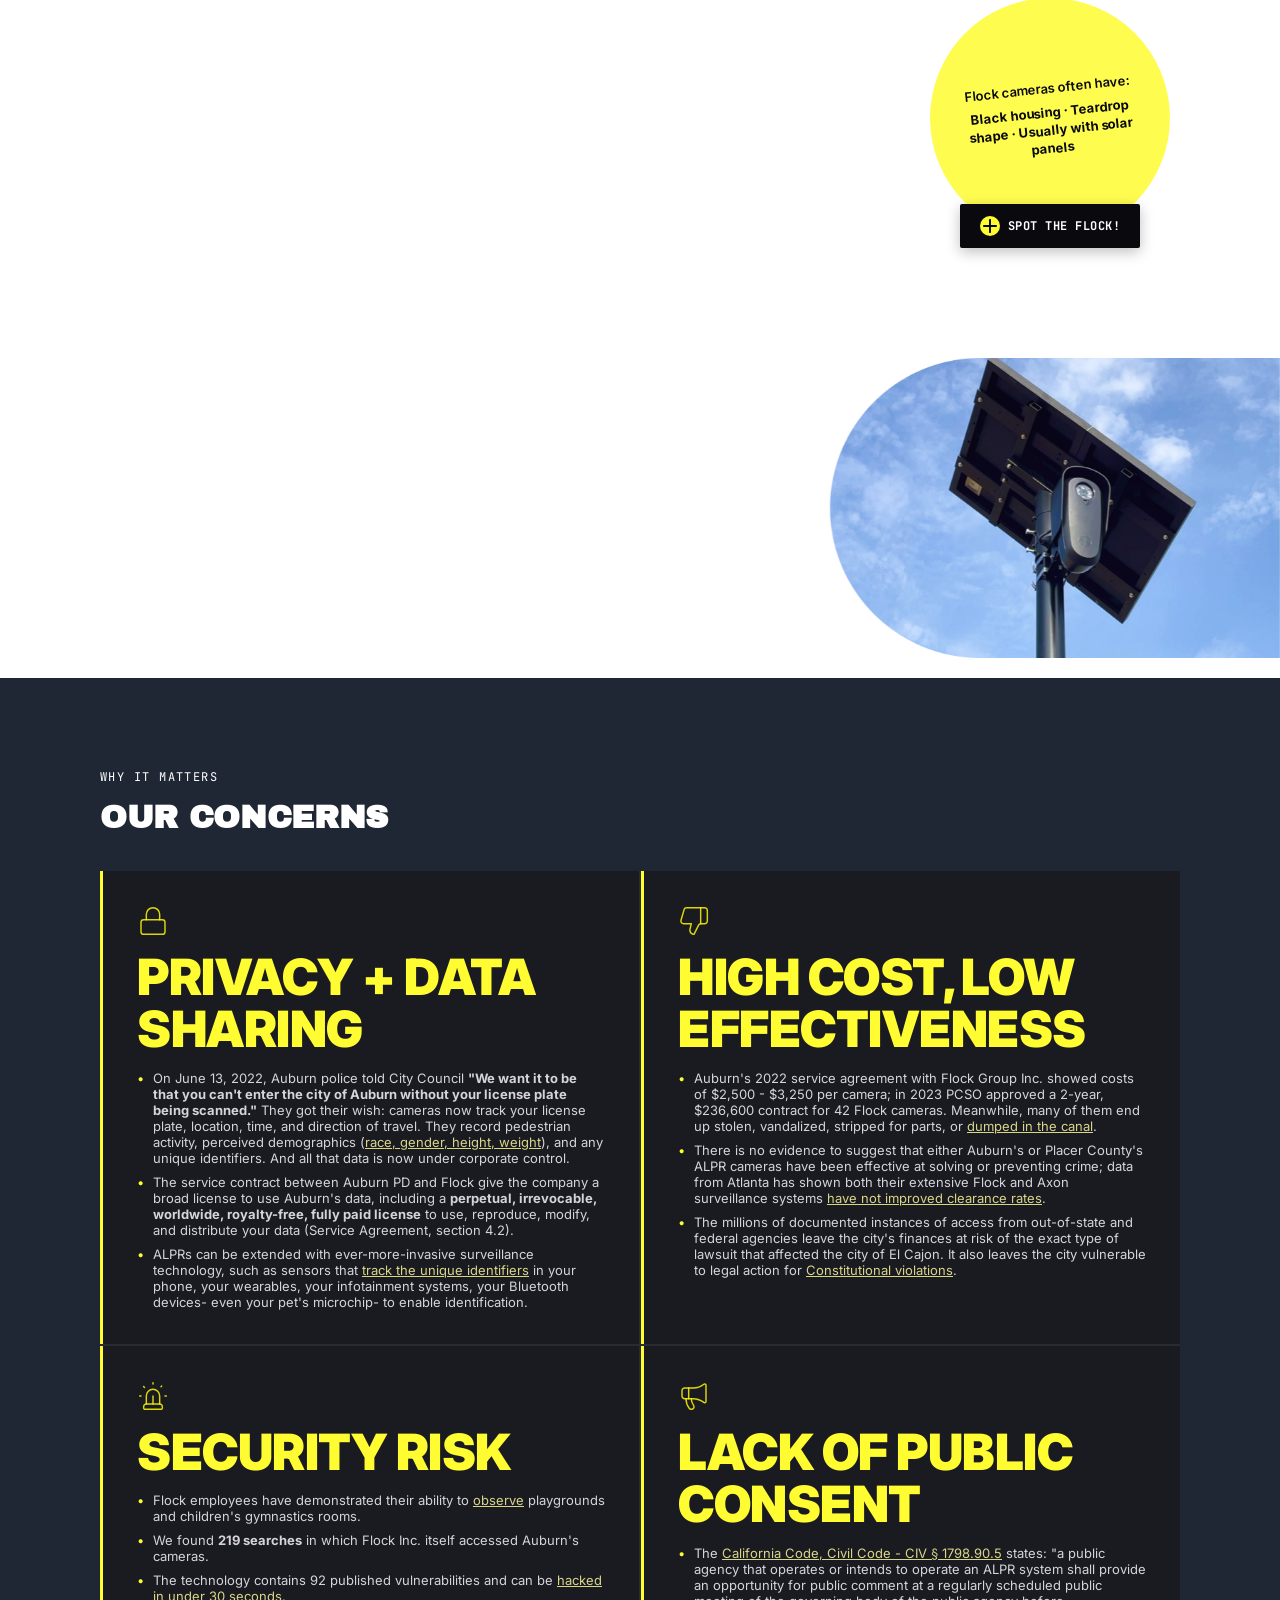
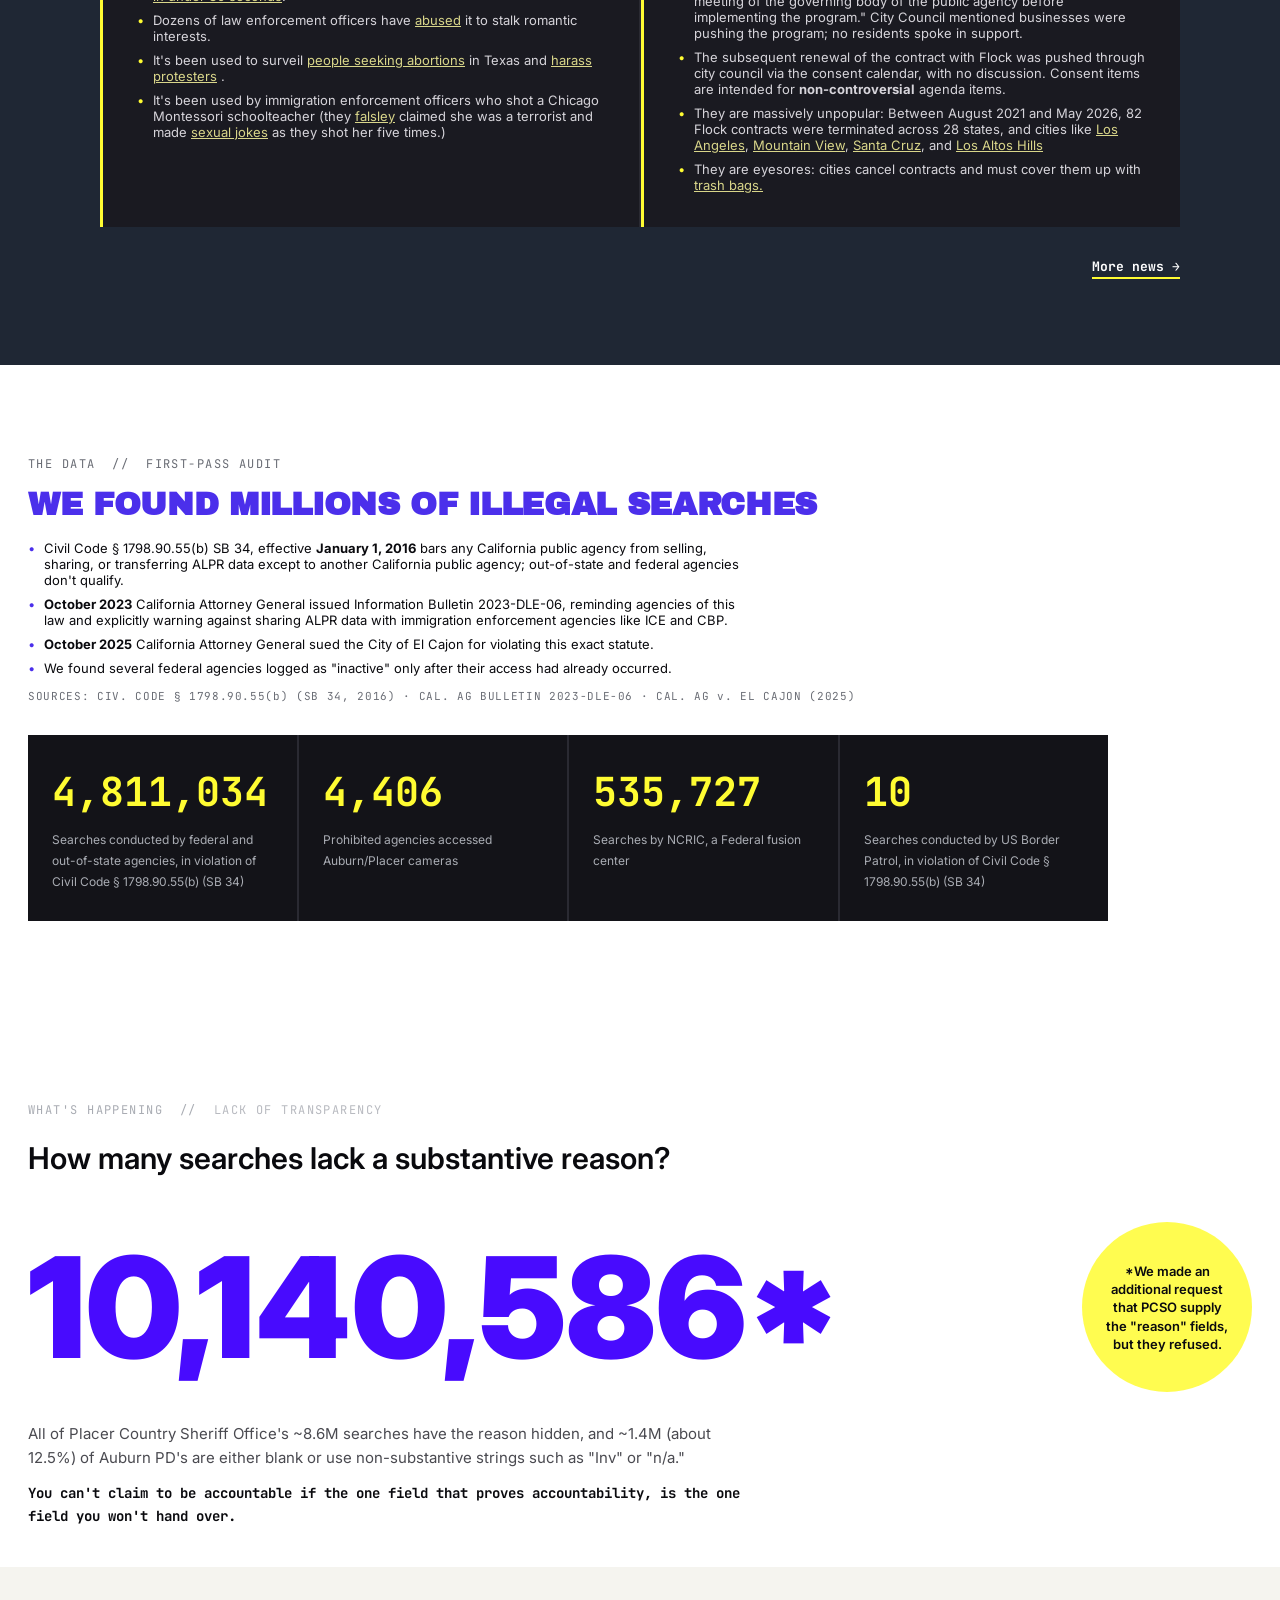
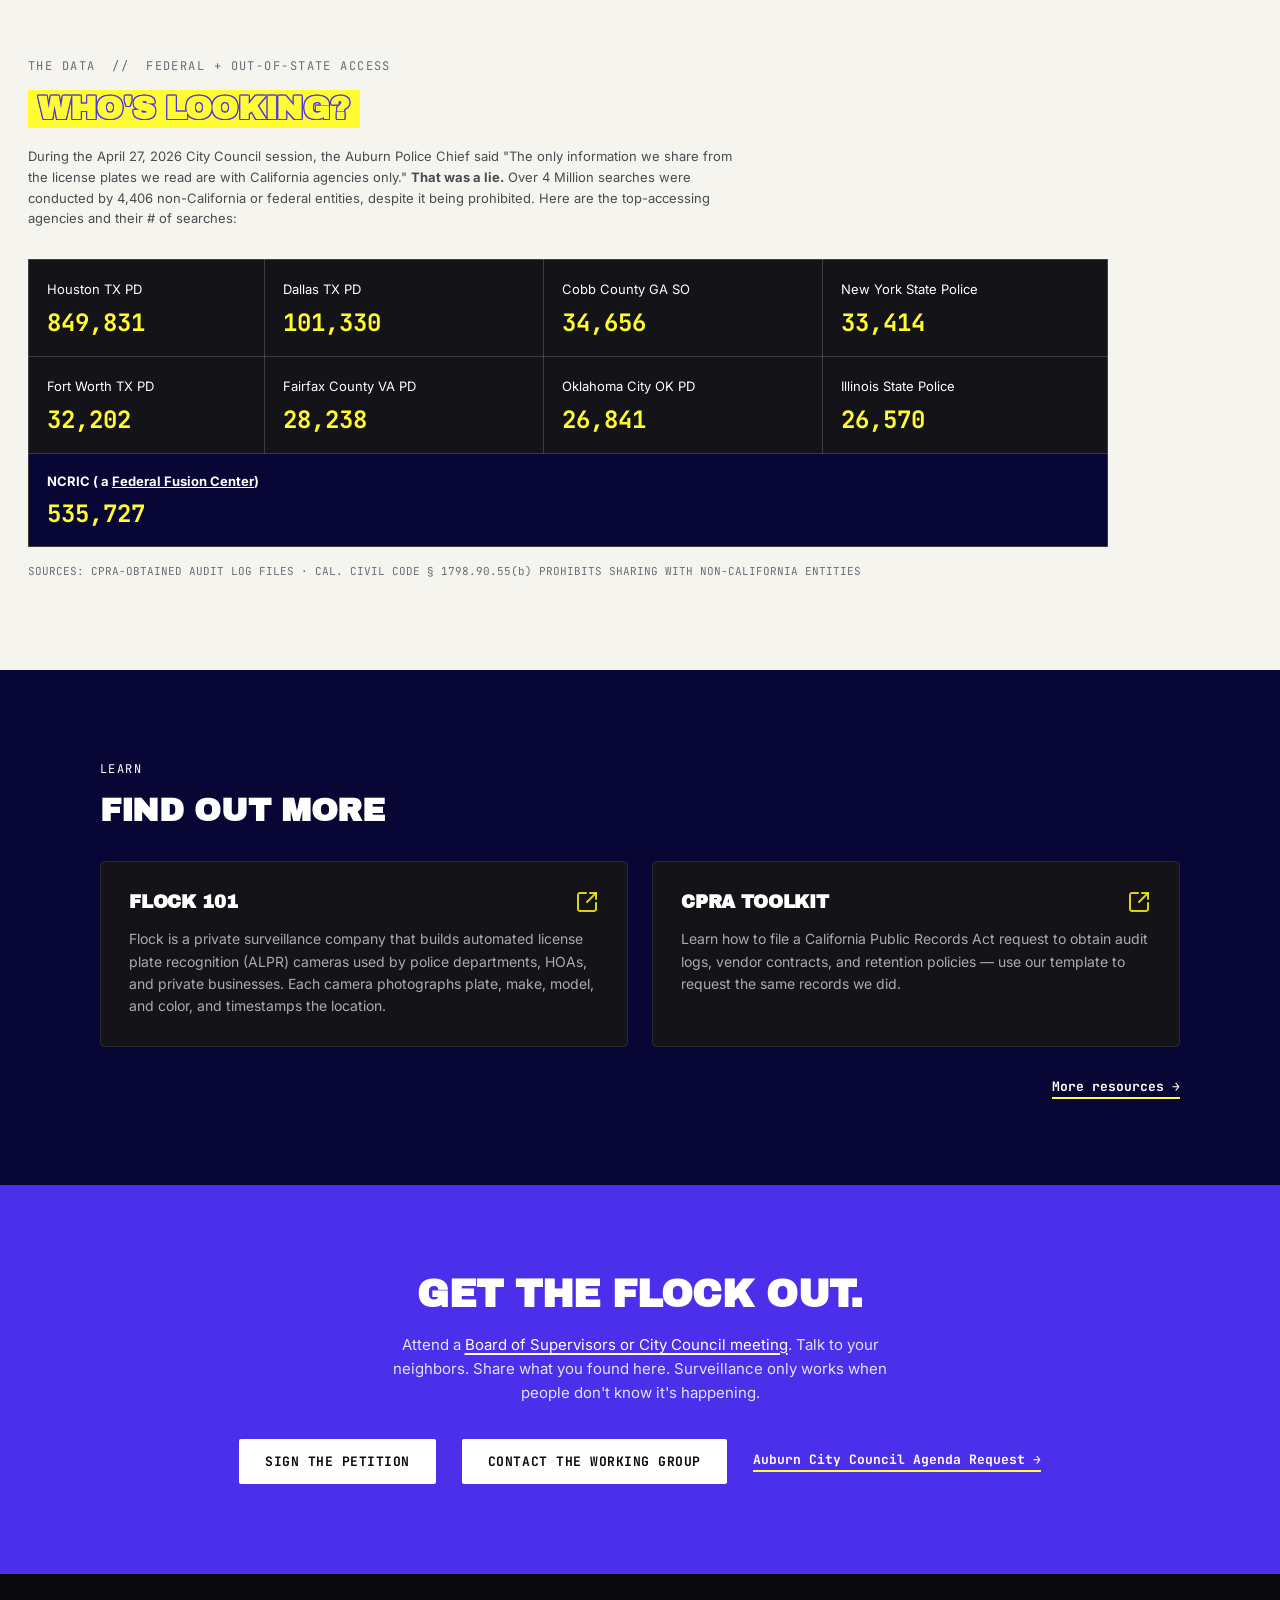
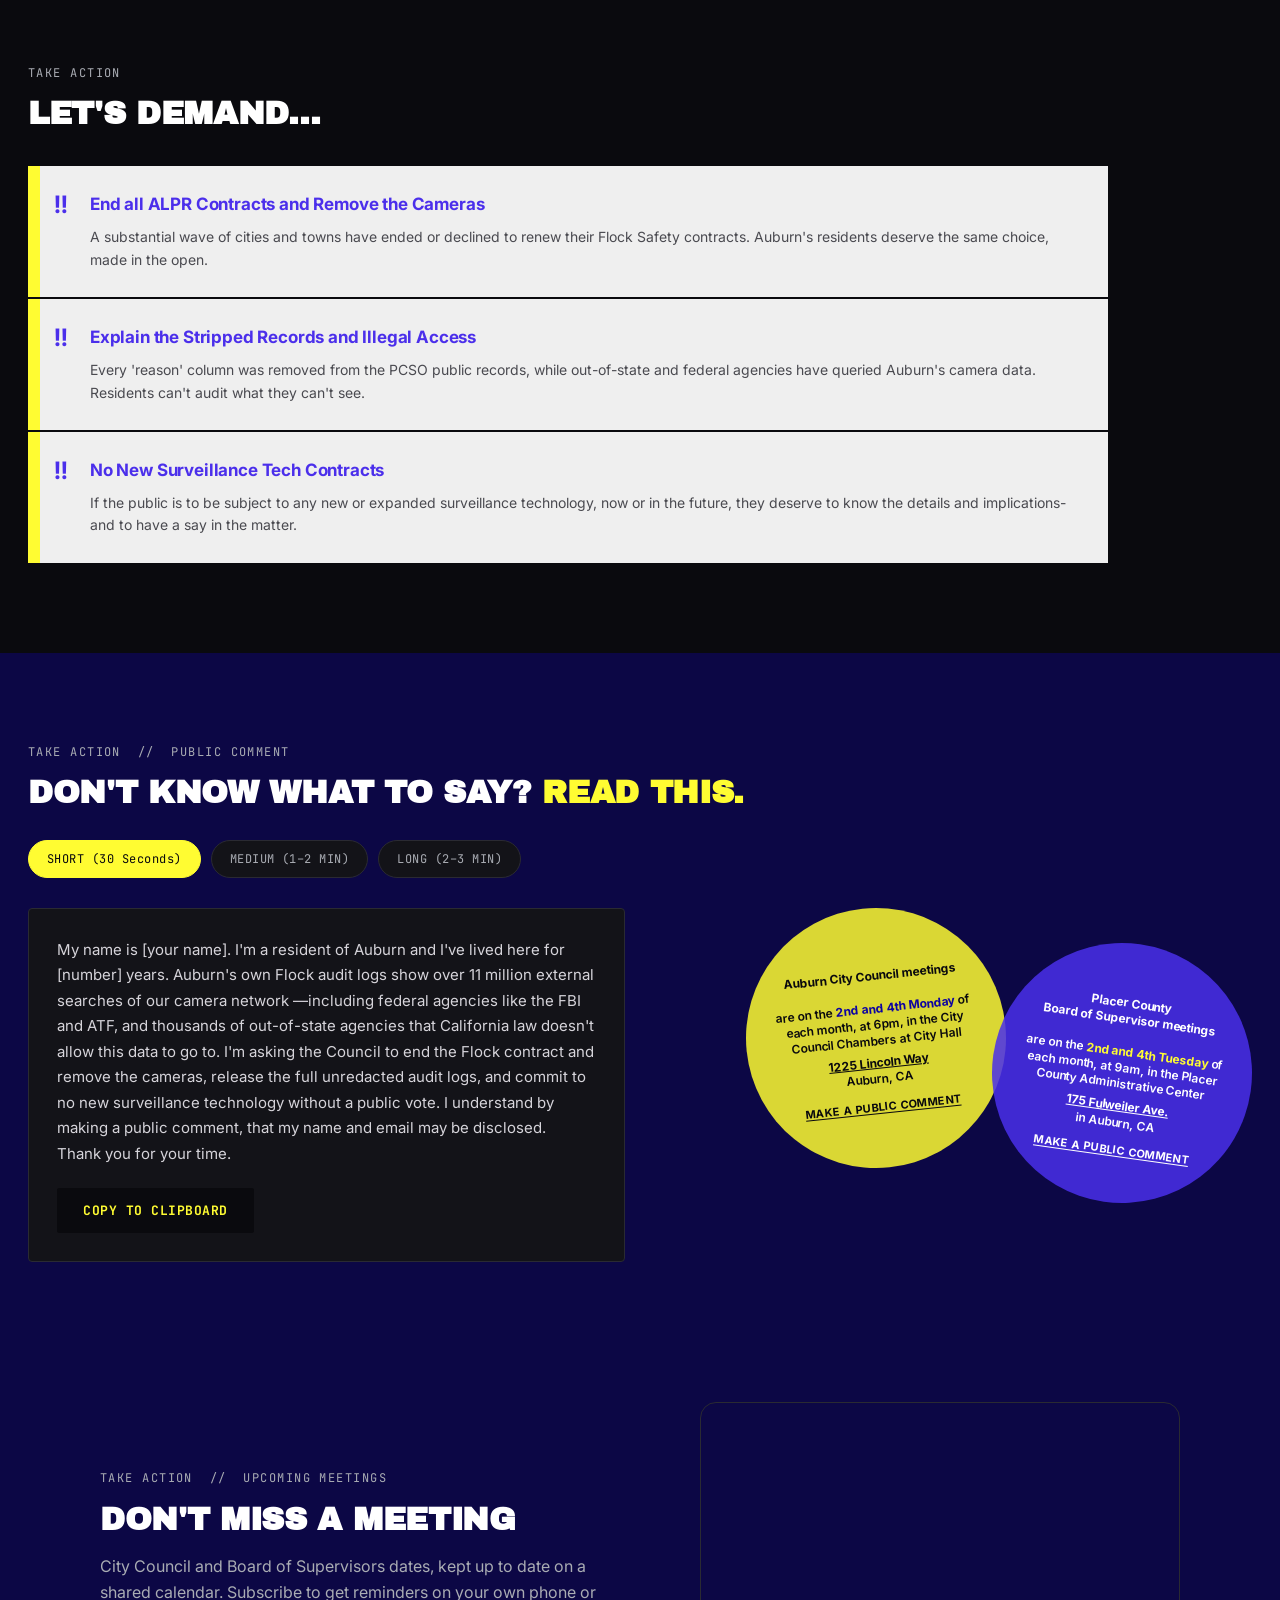
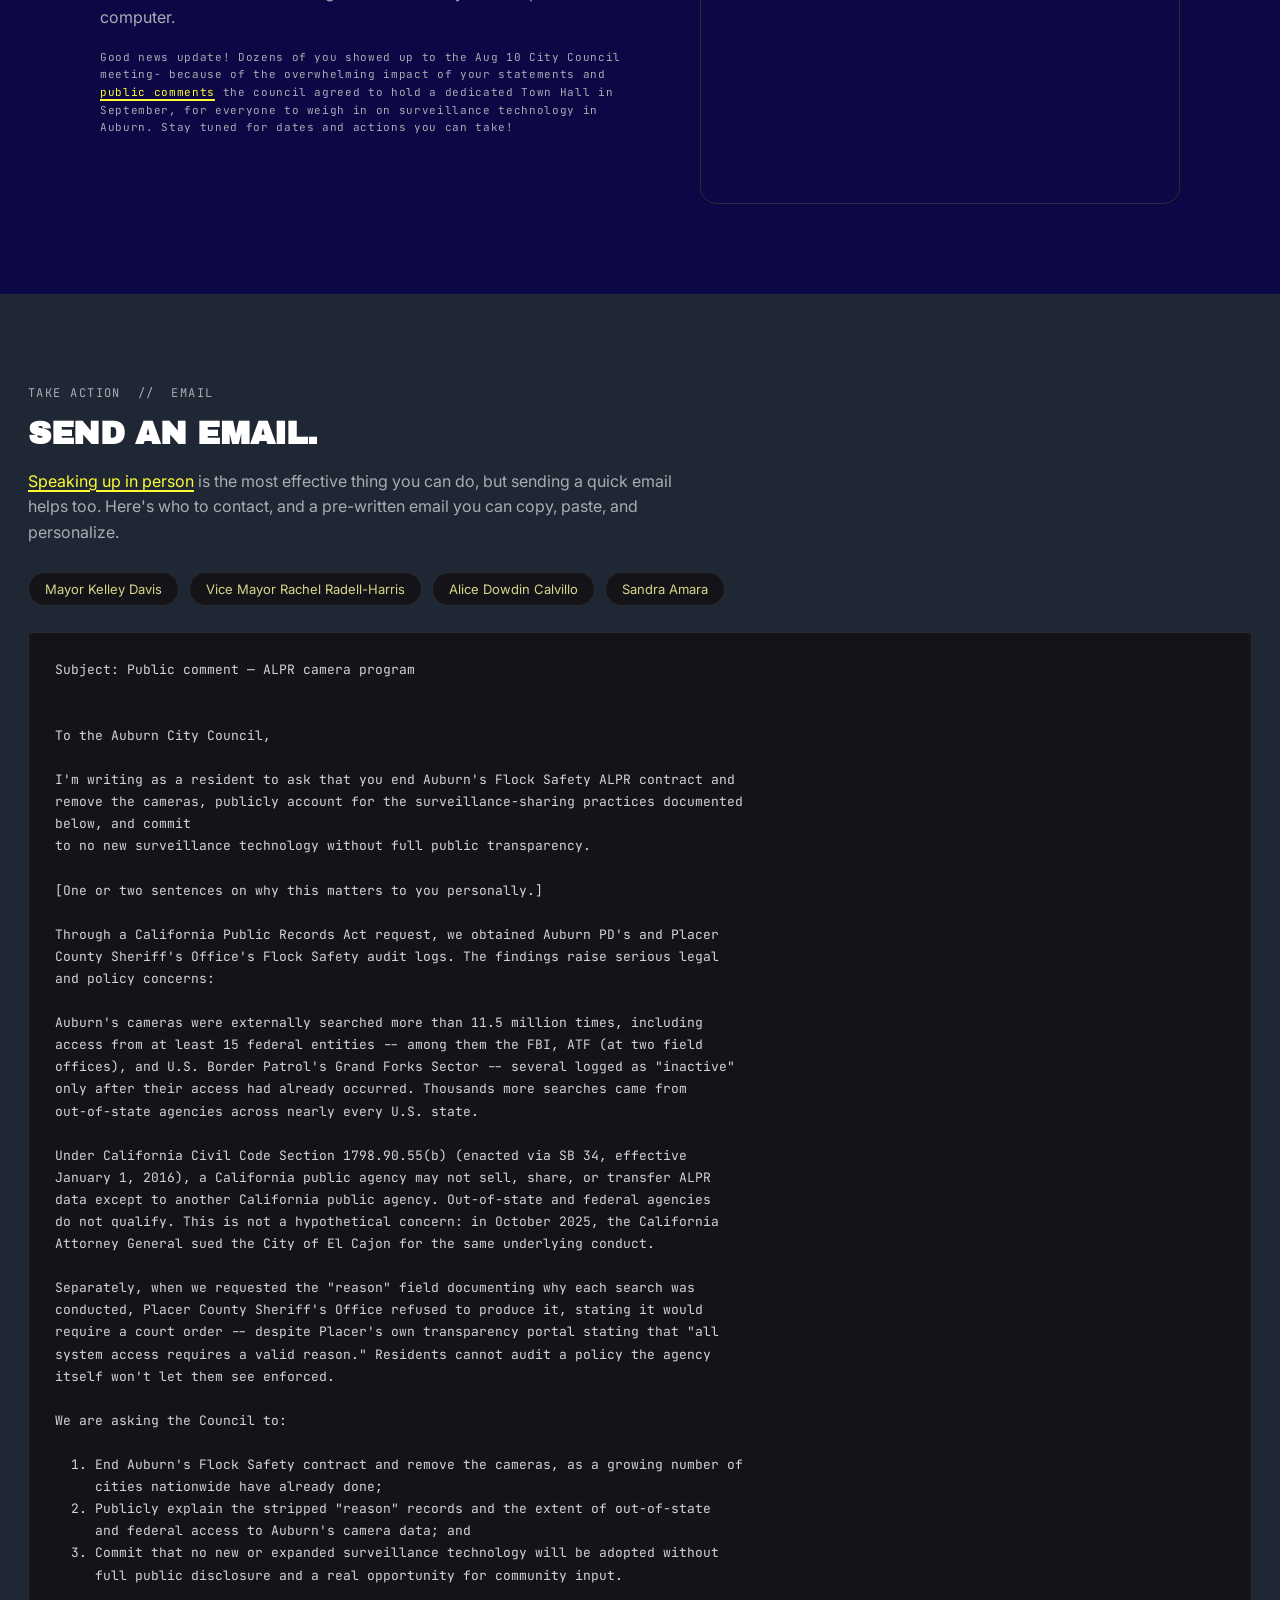
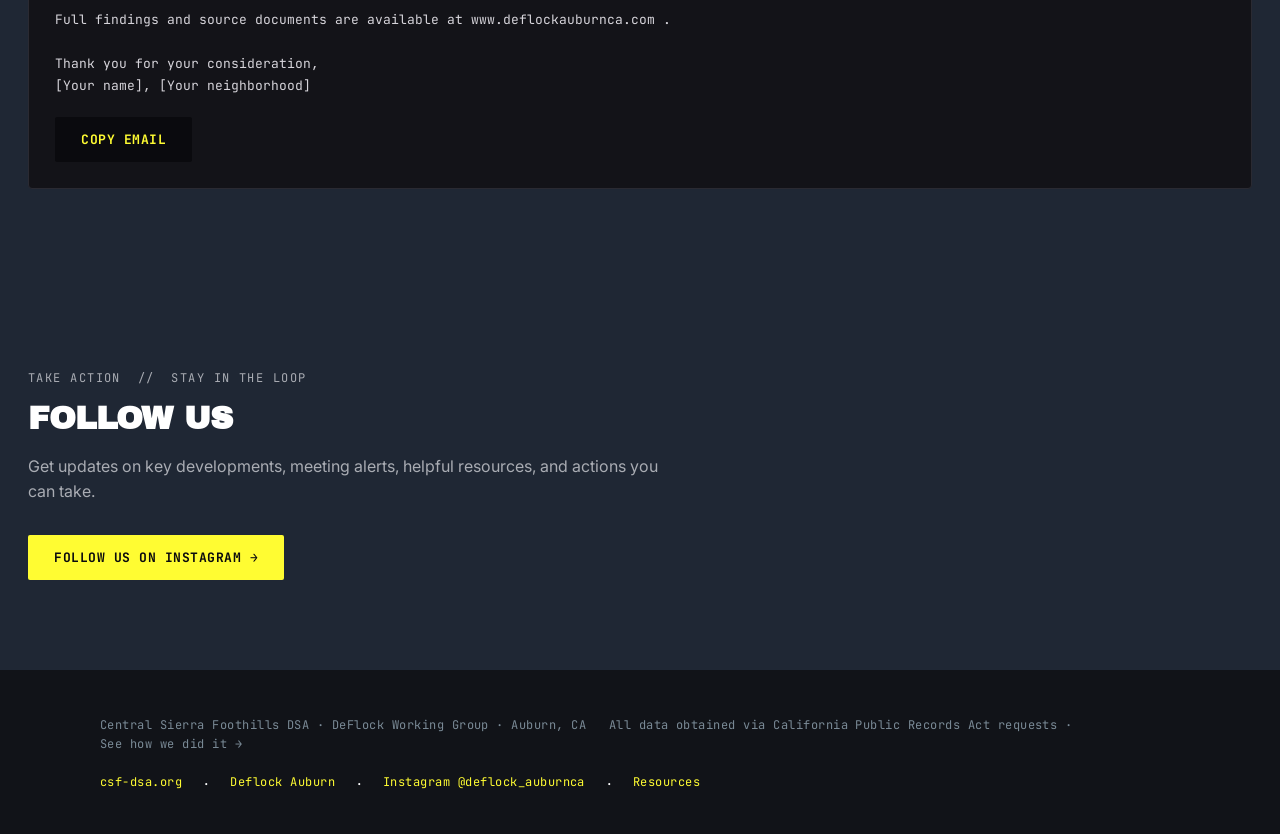
==== commit f32c3dde: "Replace placeholder petition links with actual URL Updated petition links in the call-to-action sect" ====
--- a/index.html
+++ b/index.html
@@ -48,7 +48,7 @@
   without a warrant, with no public oversight, and at your own expense. Explore the data and stand with your neighbors to take action.
 </p>    <div class="hero-actions">
       <a href="#submit-comment" class="btn btn-yellow btn-hero">Submit Public Comment</a>
-      <!-- <a href="https://www.change.org/PASTE-YOUR-PETITION-SLUG-HERE" class="btn btn-outline-yellow" target="_blank" rel="noopener noreferrer">Sign the Petition</a> -->
+      <a href="https://www.change.org/https://www.change.org/p/deflock-auburn-ca" class="btn btn-outline-yellow" target="_blank" rel="noopener noreferrer">Sign the Petition</a>
       <a href="#whats-happening" class="link-secondary">What's happening &darr;</a>
     </div>
   </div>
@@ -318,7 +318,7 @@
   <h2>Get the Flock Out.</h2>
   <p>Attend a <a href="https://www.youtube.com/watch?v=OA20bNlnlvo" target="_blank" rel="noopener noreferrer">Board of Supervisors or City Council meeting</a>. Talk to your neighbors. Share what you found here. Surveillance only works when people don't know it's happening.</p>
   <div class="cta-actions">
-    <!-- <a href="https://www.change.org/PASTE-YOUR-PETITION-SLUG-HERE" class="btn btn-dark-on-purple" target="_blank" rel="noopener noreferrer">Sign the Petition</a> -->
+    <a href="https://www.change.org/p/deflock-auburn-ca" class="btn btn-dark-on-purple" target="_blank" rel="noopener noreferrer">Sign the Petition</a>
     <a href="mailto:DeflockAuburnCA@proton.me" class="btn btn-dark-on-purple">Contact the Working Group</a>
     <a href="https://ca-auburn.civicplus.com/Directory.aspx?DID=7" class="link-arrow light">Auburn City Council Agenda Request &rarr;</a>
   </div>
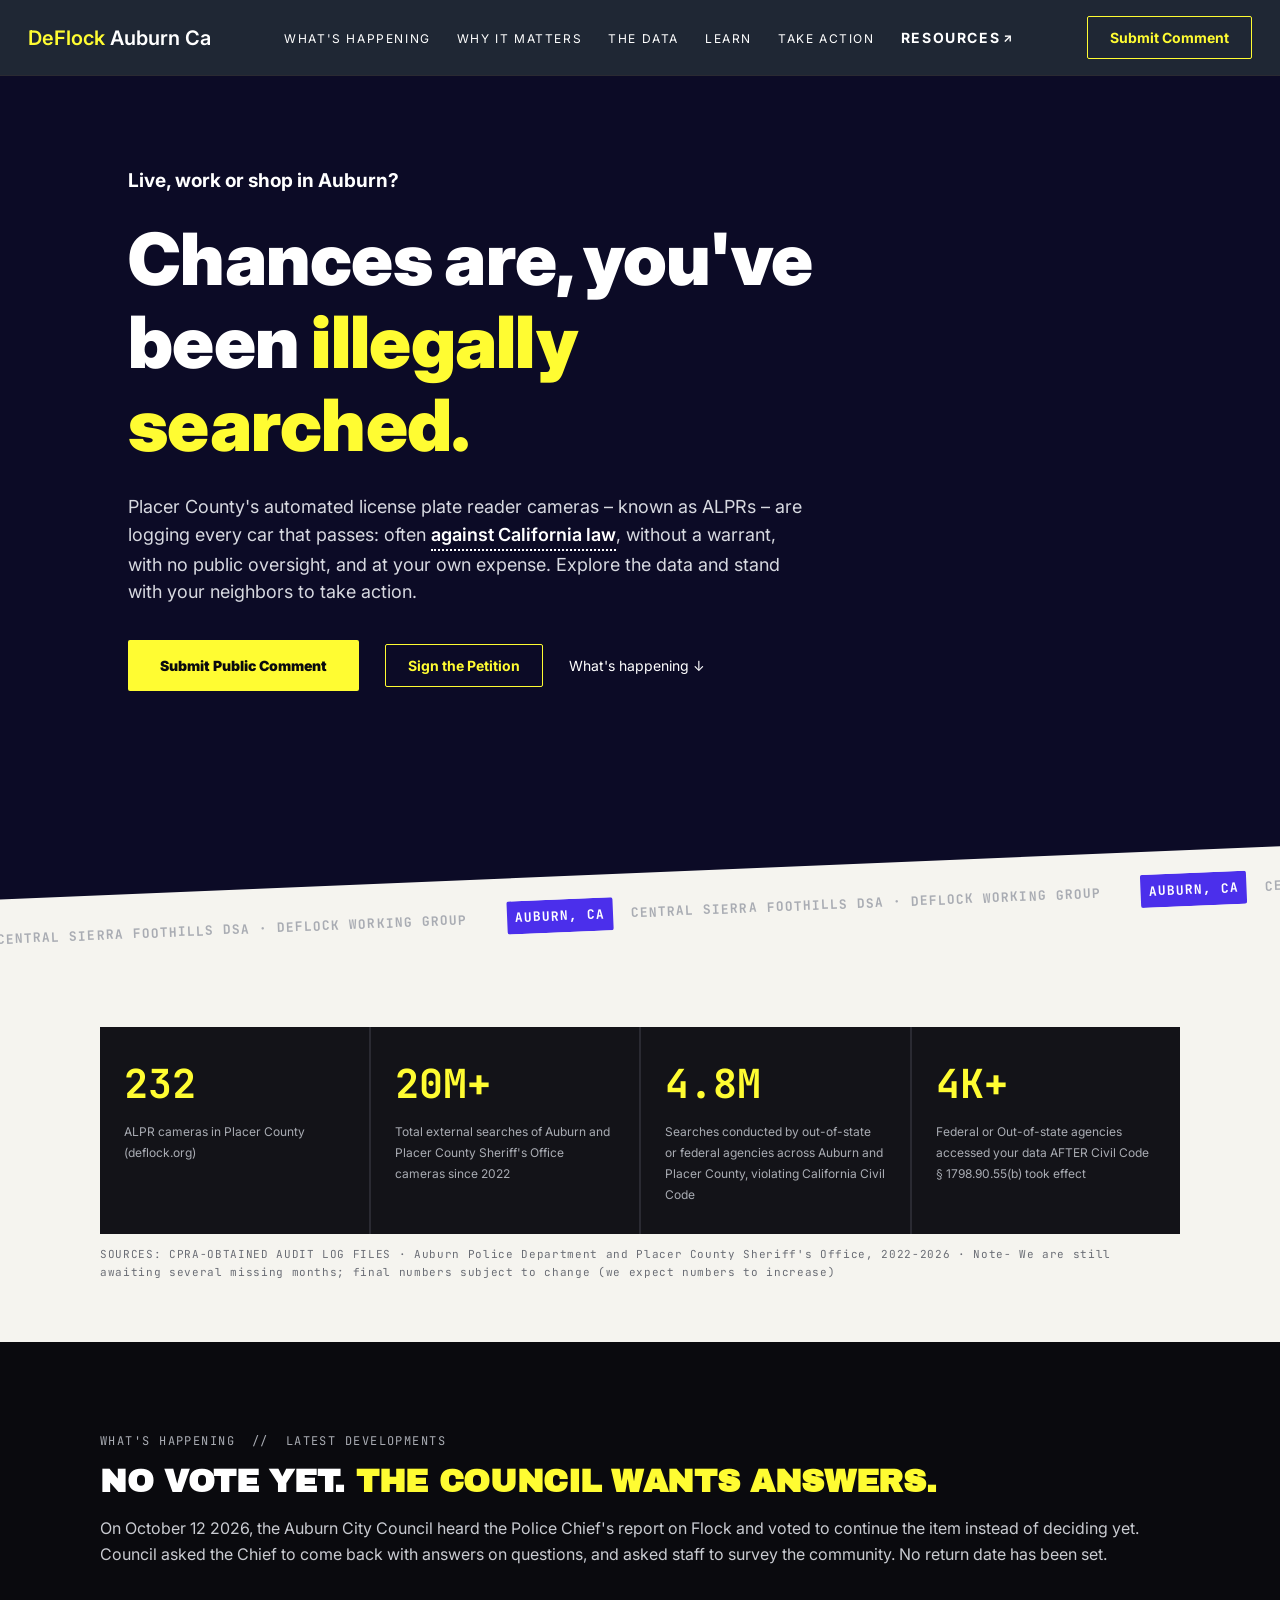
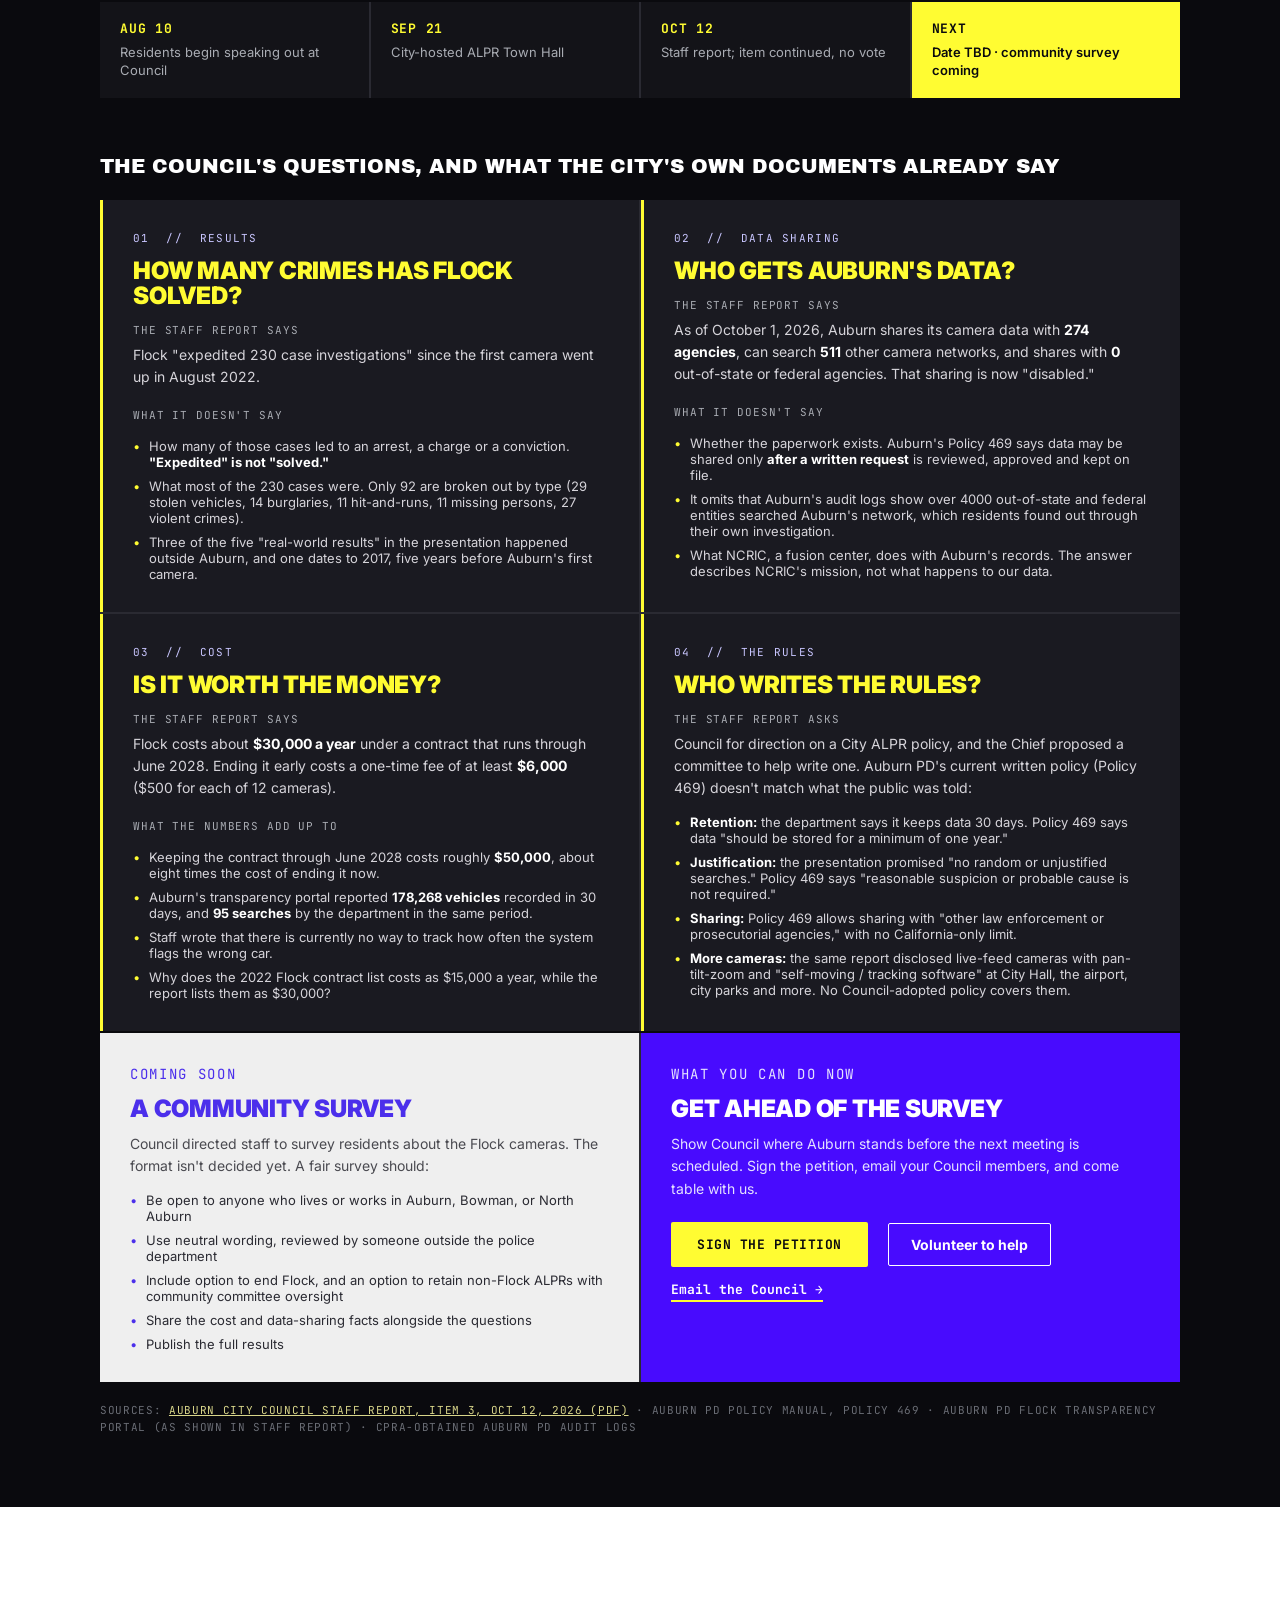
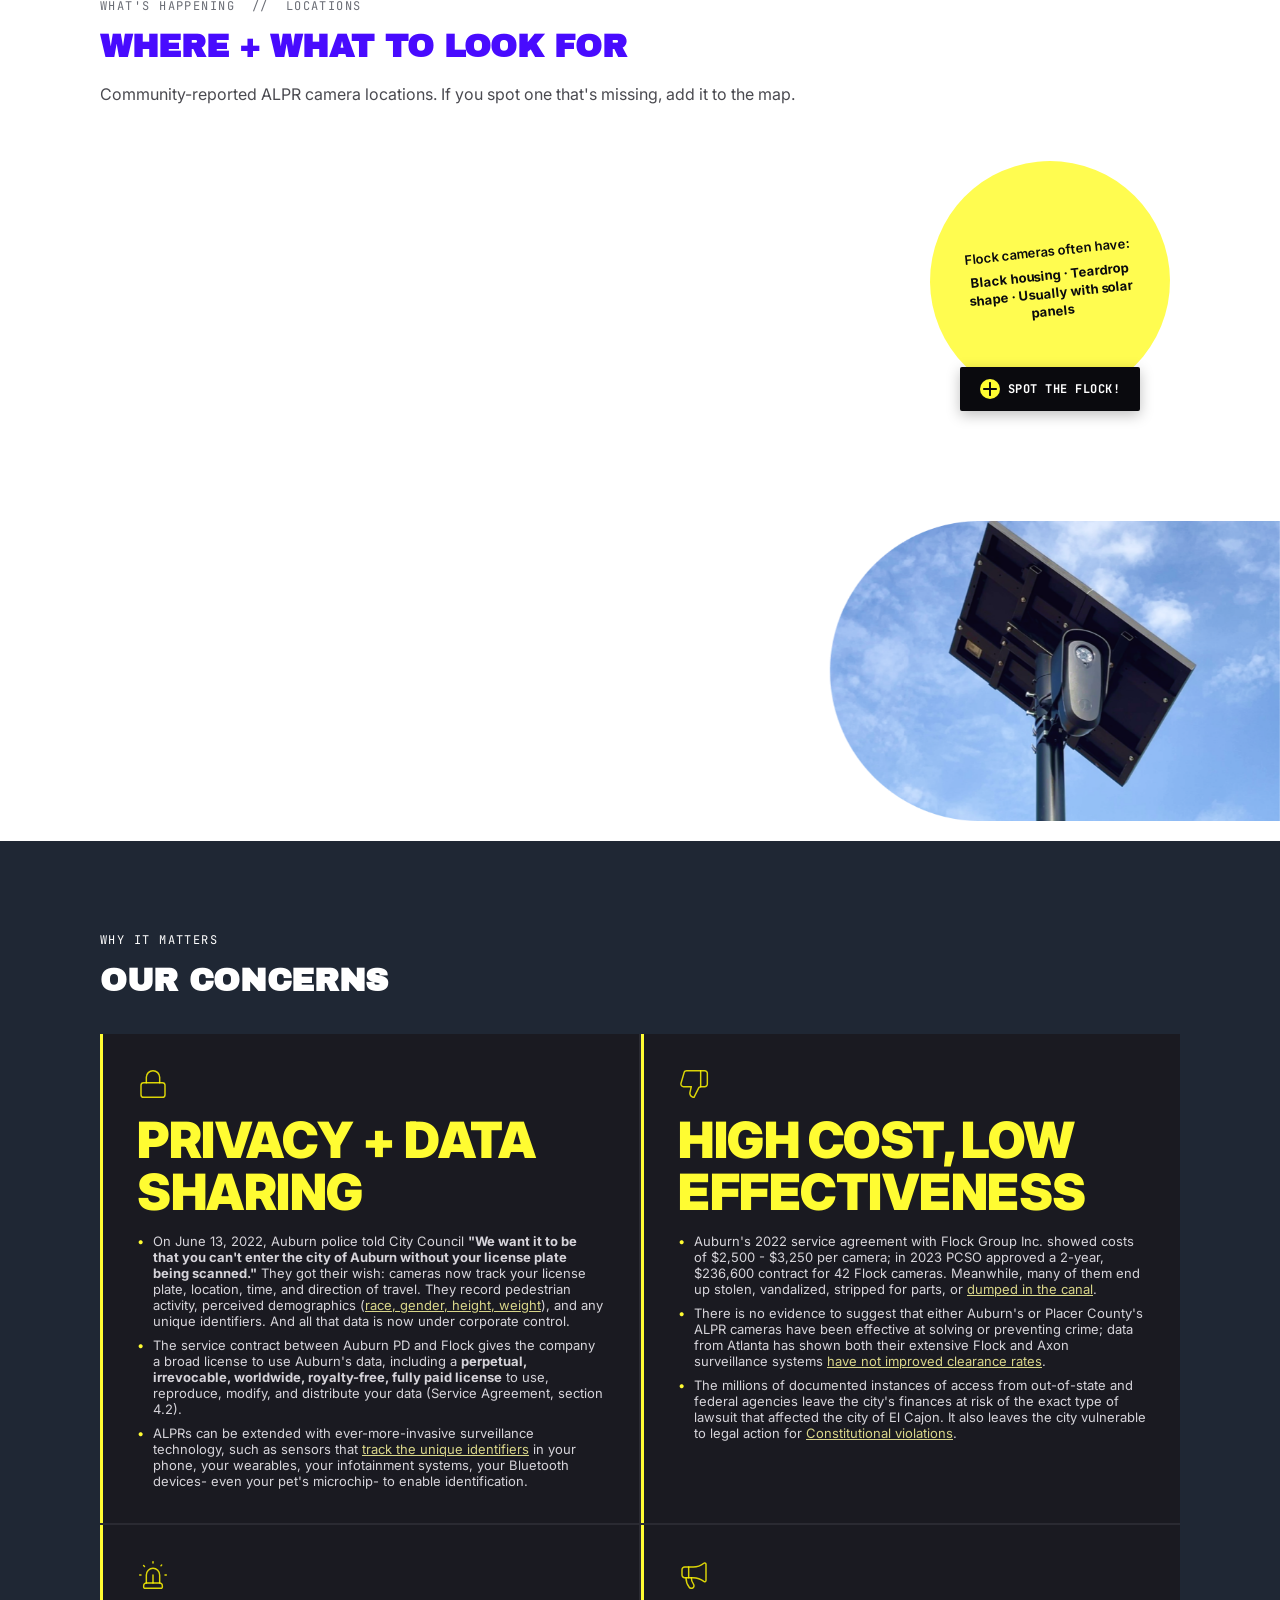
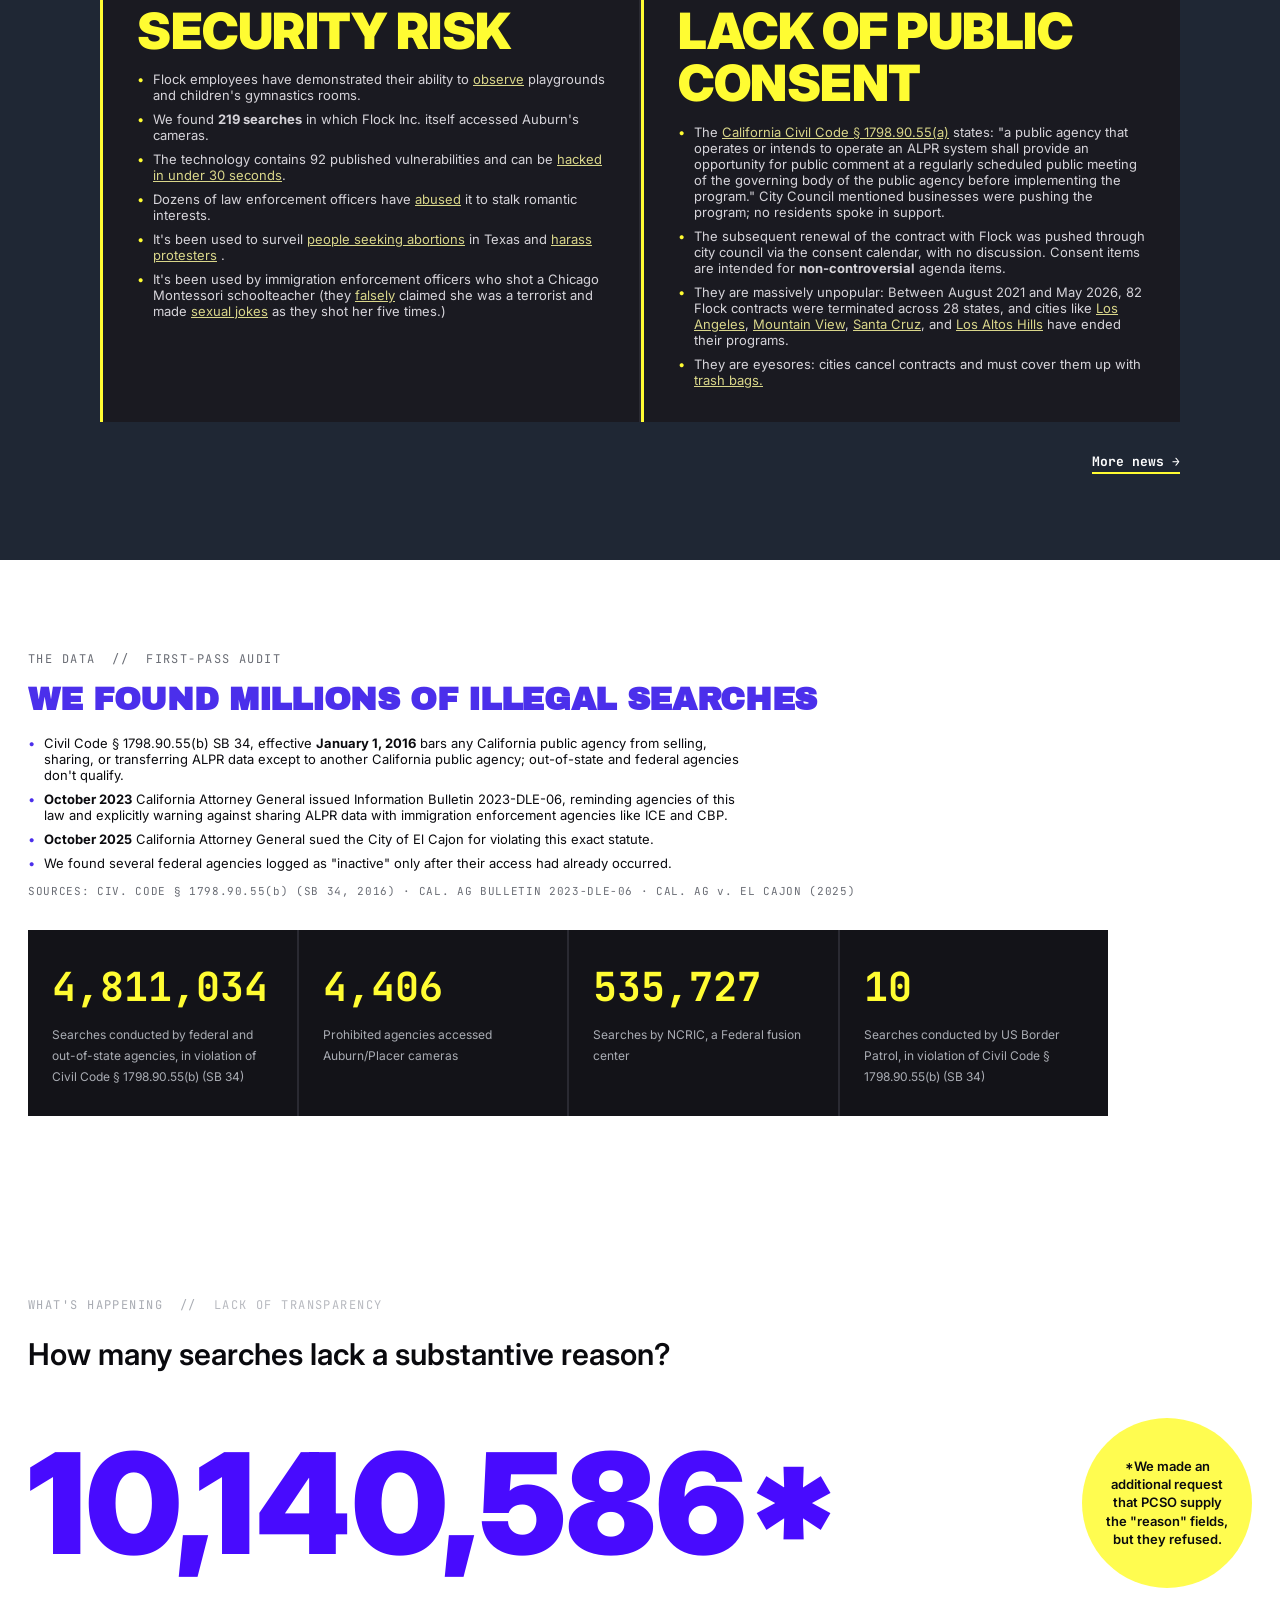
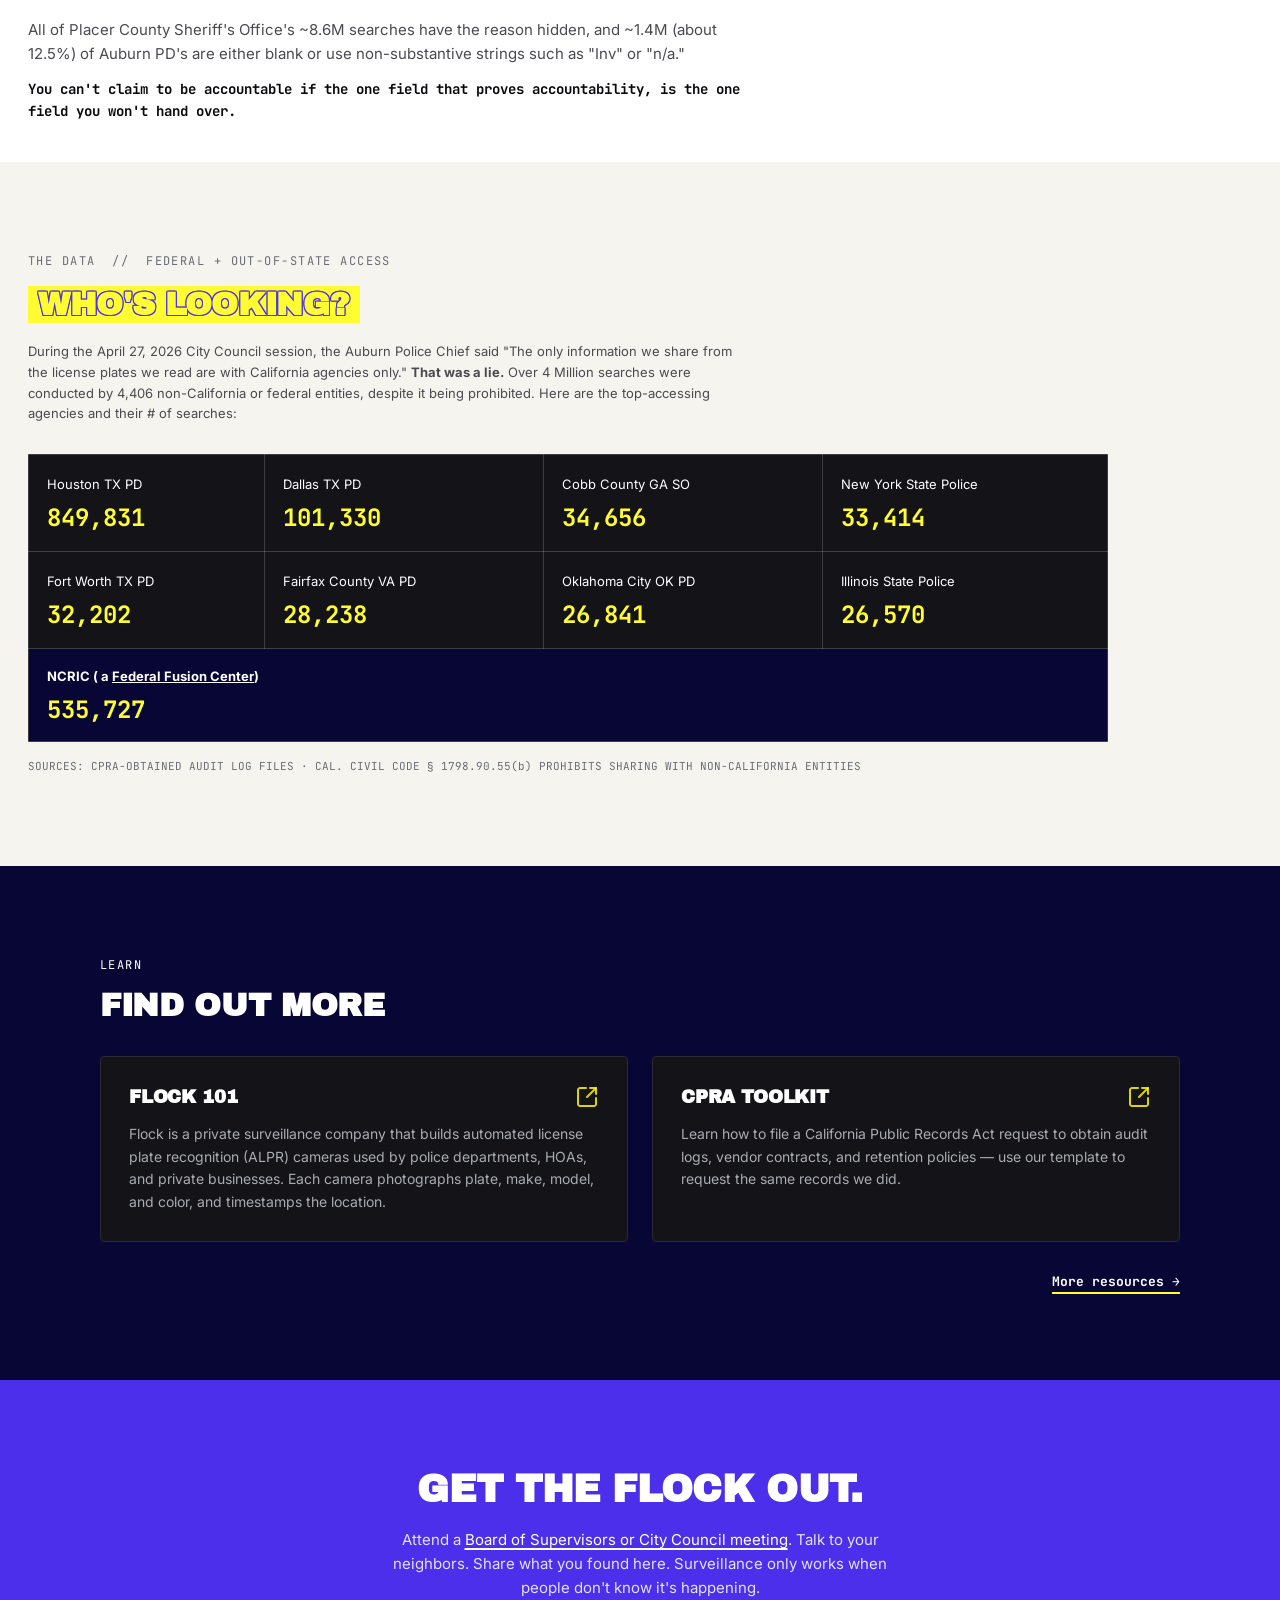
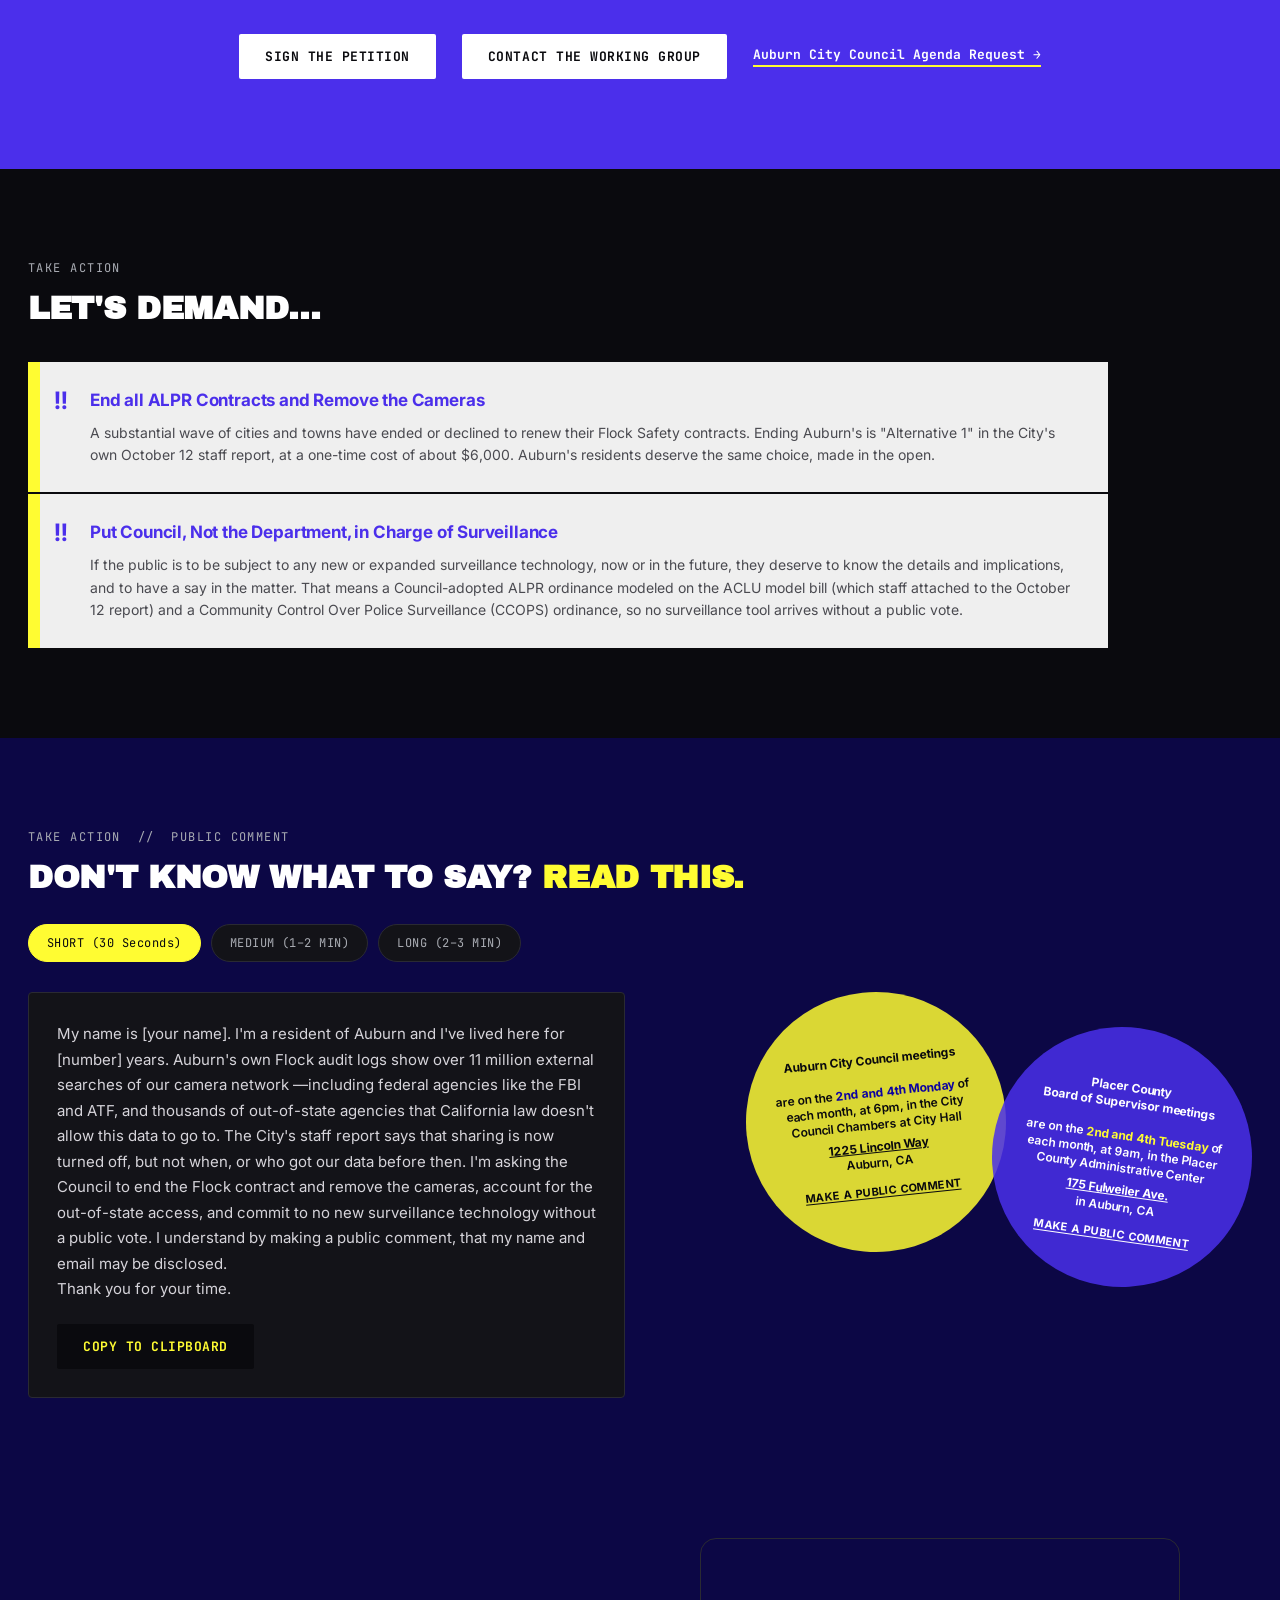
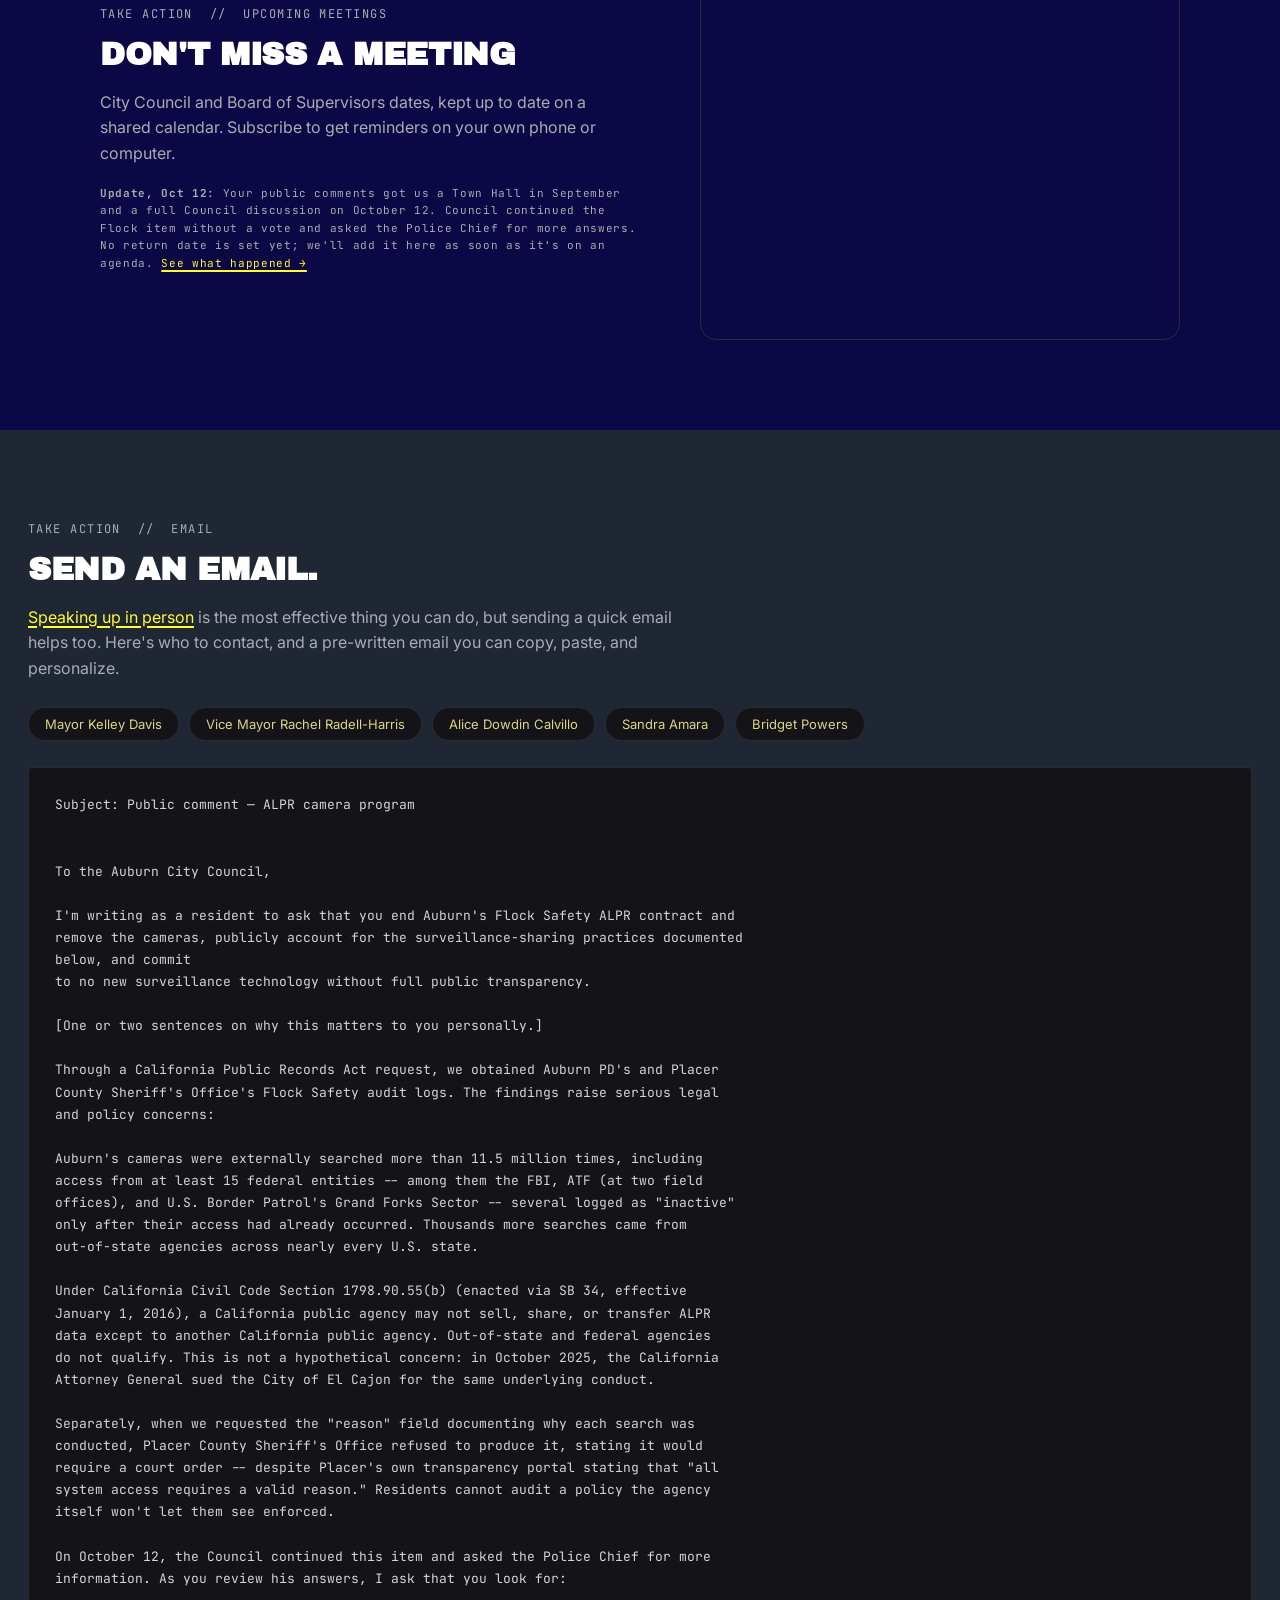
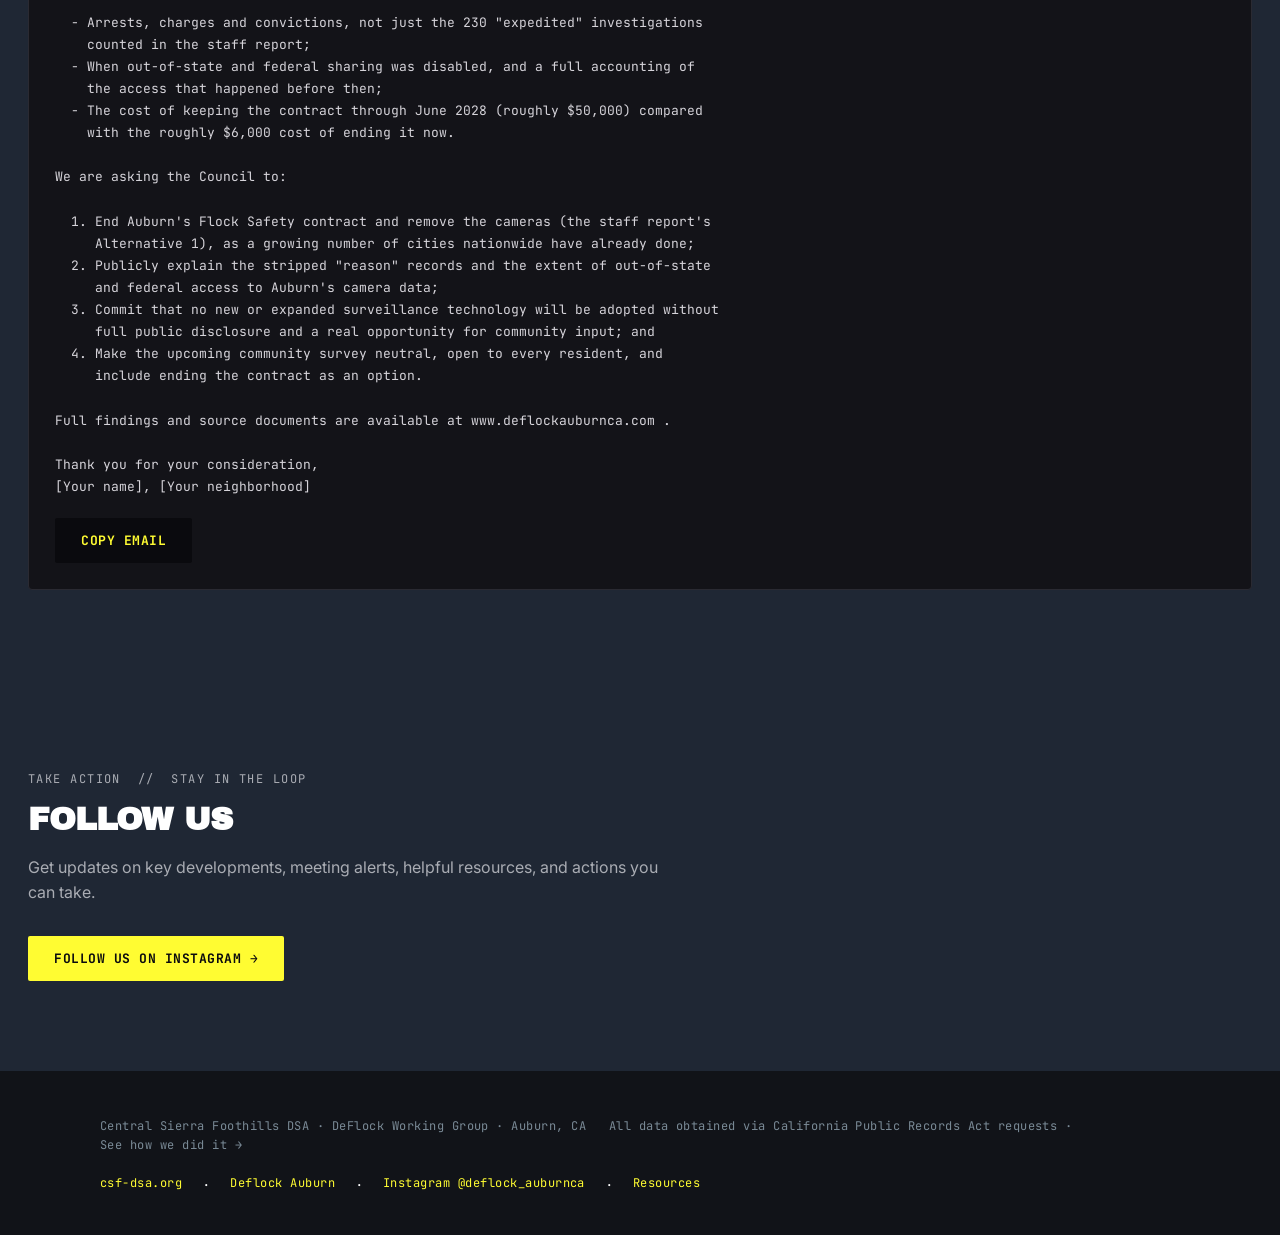
==== commit fc3c3750: "Add files via upload" ====
--- a/index.html
+++ b/index.html
@@ -38,9 +38,9 @@
 <section class="hero" id="top">
   <div class="hero-inner">
     <p class="hero-eyebrow">Live, work or shop in Auburn?</p>
-    <h1>Chances are, you're<br>being <span class="hl">illegally searched.</span></h1>
+    <h1>Chances are, you've<br>been <span class="hl">illegally searched.</span></h1>
 <p class="hero-sub">
-  Placer County's automated license plate reader cameras – known as ALPRs – are logging every car that passes: 
+  Placer County's automated license plate reader cameras – known as ALPRs – are logging every car that passes: often
   <span class="law-tooltip-container">
     against California law
     <span class="law-tooltip-text">❌ Civil Code § 1798.90.55(b) (part of SB 34, 2015) states that a public agency shall not sell, share, or transfer ALPR information, except to another public agency, and only as otherwise permitted by law. Under California law, a "public agency" is explicitly defined as an in-state, non-federal agency. </span>
@@ -48,7 +48,7 @@
   without a warrant, with no public oversight, and at your own expense. Explore the data and stand with your neighbors to take action.
 </p>    <div class="hero-actions">
       <a href="#submit-comment" class="btn btn-yellow btn-hero">Submit Public Comment</a>
-      <a href="https://www.change.org/https://www.change.org/p/deflock-auburn-ca" class="btn btn-outline-yellow" target="_blank" rel="noopener noreferrer">Sign the Petition</a>
+      <a href="https://www.change.org/p/deflock-auburn-ca" class="btn btn-outline-yellow" target="_blank" rel="noopener noreferrer">Sign the Petition</a>
       <a href="#whats-happening" class="link-secondary">What's happening &darr;</a>
     </div>
   </div>
@@ -71,9 +71,8 @@
 </div>
 
 <!-- STATS BAR -->
-<section class="section stats-section" id="whats-happening">
+<section class="section stats-section">
   <!--<span class="tag-pill">&#9670; Verified by the DeFlock Working Group</span>-->
-  <p class="eyebrow">WHAT'S HAPPENING</p>
   <div class="stats-bar">
     <div class="stat-box">
       <span class="stat-num">232</span>
@@ -85,7 +84,7 @@
     </div>
     <div class="stat-box">
       <span class="stat-num">4.8M</span>
-      <span class="stat-label">Searches conducted by out-of-state or federal agencies, violating California Civil Code </span>
+      <span class="stat-label">Searches conducted by out-of-state or federal agencies across Auburn and Placer County, violating California Civil Code </span>
     </div>
     <div class="stat-box">
       <span class="stat-num">4K+</span>
@@ -94,6 +93,105 @@
   </div>
     <p class="citation">SOURCES: CPRA-OBTAINED AUDIT LOG FILES · Auburn Police Department and Placer County Sheriff's Office, 2022-2026 · Note- We are still awaiting several missing months; final numbers subject to change (we expect numbers to increase) </p>
 </section>
+
+
+
+<!-- Whats Happening: OCT 12 COUNCIL MEETING -->
+<section class="section latest-section" id="whats-happening">
+  <p class="eyebrow">WHAT'S HAPPENING &nbsp;//&nbsp; LATEST DEVELOPMENTS</p>
+  <h2>NO VOTE YET. <span class="hl-dark">THE COUNCIL WANTS ANSWERS.</span></h2>
+  <p class="lede">On October 12 2026, the Auburn City Council heard the Police Chief's report on Flock and voted to continue the item instead of deciding yet. Council asked the Chief to come back with answers on questions, and asked staff to survey the community. No return date has been set.</p>
+
+  <ol class="timeline" aria-label="Timeline of Flock at Auburn City Council">
+    <li><span class="tl-date">Aug 10</span><span class="tl-text">Residents begin speaking out at Council</span></li>
+    <li><span class="tl-date">Sep 21</span><span class="tl-text">City-hosted ALPR Town Hall </span></li>
+    <li><span class="tl-date">Oct 12</span><span class="tl-text">Staff report; item continued, no vote</span></li>
+    <li class="tl-next"><span class="tl-date">Next</span><span class="tl-text">Date TBD &middot; community survey coming</span></li>
+  </ol>
+
+  <p class="latest-subhead">The Council's questions, and what the City's own documents already say</p>
+
+  <div class="qa-grid">
+    <article class="qa-card">
+      <p class="qa-num">01 &nbsp;//&nbsp; RESULTS</p>
+      <h3>How many crimes has Flock solved?</h3>
+      <p class="qa-says"><span class="qa-label">The staff report says</span> Flock "expedited 230 case investigations" since the first camera went up in August 2022.</p>
+      <p class="qa-label qa-label-gap">What it doesn't say</p>
+      <ul class="concern-list">
+        <li>How many of those cases led to an arrest, a charge or a conviction. <strong>"Expedited" is not "solved."</strong></li>
+        <li>What most of the 230 cases were. Only 92 are broken out by type (29 stolen vehicles, 14 burglaries, 11 hit-and-runs, 11 missing persons, 27 violent crimes).</li>
+        <li>Three of the five "real-world results" in the presentation happened outside Auburn, and one dates to 2017, five years before Auburn's first camera.</li>
+      </ul>
+    </article>
+
+    <article class="qa-card">
+      <p class="qa-num">02 &nbsp;//&nbsp; DATA SHARING</p>
+      <h3>Who gets Auburn's data?</h3>
+      <p class="qa-says"><span class="qa-label">The staff report says</span> As of October 1, 2026, Auburn shares its camera data with <strong>274 agencies</strong>, can search <strong>511</strong> other camera networks, and shares with <strong>0</strong> out-of-state or federal agencies. That sharing is now "disabled."</p>
+      <p class="qa-label qa-label-gap">What it doesn't say</p>
+      <ul class="concern-list">
+        <li>Whether the paperwork exists. Auburn's Policy 469 says data may be shared only <strong>after a written request</strong> is reviewed, approved and kept on file.</li>
+        <li>It omits that Auburn's audit logs show  over 4000 out-of-state and federal entities searched Auburn's network, which residents found out through their own investigation.</li>
+        <li>What NCRIC, a fusion center, does with Auburn's records. The answer describes NCRIC's mission, not what happens to our data.</li>
+      </ul>
+    </article>
+
+    <article class="qa-card">
+      <p class="qa-num">03 &nbsp;//&nbsp; COST</p>
+      <h3>Is it worth the money?</h3>
+      <p class="qa-says"><span class="qa-label">The staff report says</span> Flock costs about <strong>$30,000 a year</strong> under a contract that runs through June 2028. Ending it early costs a one-time fee of at least <strong>$6,000</strong> ($500 for each of 12 cameras).</p>
+      <p class="qa-label qa-label-gap">What the numbers add up to</p>
+      <ul class="concern-list">
+        <li>Keeping the contract through June 2028 costs roughly <strong>$50,000</strong>, about eight times the cost of ending it now.</li>
+        <li>Auburn's transparency portal reported <strong>178,268 vehicles</strong> recorded in 30 days, and <strong>95 searches</strong> by the department in the same period.</li>
+        <li>Staff wrote that there is currently no way to track how often the system flags the wrong car.</li>
+        <li>Why does the 2022 Flock contract list costs as $15,000 a year, while the report lists them as $30,000?</li>
+
+      </ul>
+    </article>
+
+    <article class="qa-card">
+      <p class="qa-num">04 &nbsp;//&nbsp; THE RULES</p>
+      <h3>Who writes the rules?</h3>
+      <p class="qa-says"><span class="qa-label">The staff report asks</span> Council for direction on a City ALPR policy, and the Chief proposed a committee to help write one. Auburn PD's current written policy (Policy 469) doesn't match what the public was told:</p>
+      <ul class="concern-list">
+        <li><strong>Retention:</strong> the department says it keeps data 30 days. Policy 469 says data "should be stored for a minimum of one year."</li>
+        <li><strong>Justification:</strong> the presentation promised "no random or unjustified searches." Policy 469 says "reasonable suspicion or probable cause is not required."</li>
+        <li><strong>Sharing:</strong> Policy 469 allows sharing with "other law enforcement or prosecutorial agencies," with no California-only limit.</li>
+        <li><strong>More cameras:</strong> the same report disclosed live-feed cameras with pan-tilt-zoom and "self-moving / tracking software" at City Hall, the airport, city parks and more. No Council-adopted policy covers them.</li>
+      </ul>
+    </article>
+  </div>
+
+  <div class="latest-bottom">
+    <div class="survey-box">
+      <p class="qa-num">COMING SOON</p>
+      <h3>A community survey</h3>
+      <p>Council directed staff to survey residents about the Flock cameras. The format isn't decided yet. A fair survey should:</p>
+      <ul class="concern-list">
+        <li>Be open to anyone who lives or works in Auburn, Bowman, or North Auburn</li>
+        <li>Use neutral wording, reviewed by someone outside the police department</li>
+        <li>Include option to end Flock, and an option to retain non-Flock ALPRs with community committee oversight</li>
+        <li>Share the cost and data-sharing facts alongside the questions</li>
+        <li>Publish the full results</li>
+      </ul>
+    </div>
+    <div class="next-box">
+      <p class="qa-num">WHAT YOU CAN DO NOW</p>
+      <h3>Get ahead of the survey</h3>
+      <p>Show Council where Auburn stands before the next meeting is scheduled. Sign the petition, email your Council members, and come table with us.</p>
+      <div class="next-actions">
+        <a href="https://www.change.org/p/deflock-auburn-ca" class="btn btn-yellow" target="_blank" rel="noopener noreferrer">Sign the Petition</a>
+        <a href="mailto:DeflockAuburnCA@proton.me?subject=I%20want%20to%20volunteer" class="btn btn-outline-yellow">Volunteer to help</a>
+        <a href="#email" class="link-arrow light">Email the Council &rarr;</a>
+      </div>
+    </div>
+  </div>
+
+  <p class="citation">SOURCES: <a href="docs/2026-10-12-auburn-alpr-staff-report.pdf" target="_blank" rel="noopener">AUBURN CITY COUNCIL STAFF REPORT, ITEM 3, OCT 12, 2026 (PDF)</a> · AUBURN PD POLICY MANUAL, POLICY 469 · AUBURN PD FLOCK TRANSPARENCY PORTAL (AS SHOWN IN STAFF REPORT) · CPRA-OBTAINED AUBURN PD AUDIT LOGS</p>
+</section>
+
+
 
 <!-- WHERE + WHAT TO LOOK FOR -->
 <section class="section section-white">
@@ -140,7 +238,7 @@
       <ul class="concern-list">
         <li> On June 13, 2022, Auburn police told City Council <strong>"We want it to be that you can't enter the city of Auburn without your license plate being scanned."</strong> They got their wish: cameras now track your license plate, location, time, and direction of travel. They record pedestrian activity, perceived demographics (<a href="https://patentimages.storage.googleapis.com/77/9a/03/7b3b26499077d4/US11416545.pdf">race, gender, height, weight</a>), and any unique identifiers. 
           And all that data is now under corporate control.</li>
-        <li>The service contract between Auburn PD and Flock give the company a broad license to use Auburn's data, including a <strong>perpetual, irrevocable, worldwide, royalty-free, fully paid license</strong> to use, reproduce, modify, and distribute your data (Service Agreement, section 4.2).</li>
+        <li>The service contract between Auburn PD and Flock gives the company a broad license to use Auburn's data, including a <strong>perpetual, irrevocable, worldwide, royalty-free, fully paid license</strong> to use, reproduce, modify, and distribute your data (Service Agreement, section 4.2).</li>
         <li>ALPRs can be extended with ever-more-invasive surveillance technology, such as sensors that <a href="https://www.404media.co/this-company-will-add-phone-airpod-and-smartwatch-trackers-to-license-plate-readers/">track the unique identifiers</a> in your phone, your wearables, your infotainment systems, your Bluetooth devices- even your pet's microchip- to enable identification. </li>
       </ul>
     </div>
@@ -162,16 +260,16 @@
         <li>The technology contains 92 published vulnerabilities and can be <a href="https://youtu.be/uB0gr7Fh6lY?si=bwGBNS5hDWFyTZpZ">hacked in under 30 seconds</a>.</li>
         <li>Dozens of law enforcement officers have <a href="https://www.404media.co/cops-keep-getting-arrested-for-using-flock-to-stalk-people/">abused</a> it to stalk romantic interests.</li>
         <li>It's been used to surveil <a href="https://www.404media.co/a-texas-cop-searched-license-plate-cameras-nationwide-for-a-woman-who-got-an-abortion/">people seeking abortions</a> in Texas and <a href="https://www.eff.org/deeplinks/2025/11/how-cops-are-using-flock-safetys-alpr-network-surveil-protesters-and-activists">harass protesters</a> .</li>
-        <li>It's been used by immigration enforcement officers who shot a Chicago Montessori schoolteacher (they <a href="https://abcnews.com/US/doj-drops-charges-2-people-accused-ramming-vehicles/story?id=127714651">falsley</a> claimed she was a terrorist and made <a href="https://www.nbcnews.com/news/us-news/border-patrol-marimar-martinez-shooting-chicago-text-message-release-rcna257765">sexual jokes</a> as they shot her five times.)</li>
+        <li>It's been used by immigration enforcement officers who shot a Chicago Montessori schoolteacher (they <a href="https://abcnews.com/US/doj-drops-charges-2-people-accused-ramming-vehicles/story?id=127714651">falsely</a> claimed she was a terrorist and made <a href="https://www.nbcnews.com/news/us-news/border-patrol-marimar-martinez-shooting-chicago-text-message-release-rcna257765">sexual jokes</a> as they shot her five times.)</li>
       </ul>
     </div>
     <div class="concern-card">
       <img src="icons/megaphone.svg" alt="" class="concern-icon">
       <h3>LACK OF PUBLIC CONSENT</h3>
       <ul class="concern-list">
-        <li>The <a href="https://codes.findlaw.com/ca/civil-code/civ-sect-1798-90-55/">California Code, Civil Code - CIV § 1798.90.5</a> states: "a public agency that operates or intends to operate an ALPR system shall provide an opportunity for public comment at a regularly scheduled public meeting of the governing body of the public agency before implementing the program." City Council mentioned businesses were pushing the program; no residents spoke in support.</li>
+        <li>The <a href="https://codes.findlaw.com/ca/civil-code/civ-sect-1798-90-55/">California Civil Code § 1798.90.55(a)</a> states: "a public agency that operates or intends to operate an ALPR system shall provide an opportunity for public comment at a regularly scheduled public meeting of the governing body of the public agency before implementing the program." City Council mentioned businesses were pushing the program; no residents spoke in support.</li>
         <li>The subsequent renewal of the contract with Flock was pushed through city council via the consent calendar, with no discussion. Consent items are intended for <strong>non-controversial</strong> agenda items.</li>
-        <li>They are massively unpopular: Between August 2021 and May 2026, 82 Flock contracts were terminated across 28 states, and cities like <a href="https://abc7.com/post/lapd-ending-agreement-surveillance-company-flock-safety/19483200/">Los Angeles</a>, <a href="https://www.mountainview.gov/Home/Components/News/News/1205/284">Mountain View</a>, <a href="https://www.kqed.org/news/12069705/santa-cruz-the-first-in-california-to-terminate-its-contract-with-flock-safety">Santa Cruz</a>, and <a href="https://www.losaltosonline.com/news/los-altos-hills-to-remove-alpr-cameras/article_59f90aa8-14c1-4309-9f7f-12d16c649d9e.html">Los Altos Hills</a> </li>
+        <li>They are massively unpopular: Between August 2021 and May 2026, 82 Flock contracts were terminated across 28 states, and cities like <a href="https://abc7.com/post/lapd-ending-agreement-surveillance-company-flock-safety/19483200/">Los Angeles</a>, <a href="https://www.mountainview.gov/Home/Components/News/News/1205/284">Mountain View</a>, <a href="https://www.kqed.org/news/12069705/santa-cruz-the-first-in-california-to-terminate-its-contract-with-flock-safety">Santa Cruz</a>, and <a href="https://www.losaltosonline.com/news/los-altos-hills-to-remove-alpr-cameras/article_59f90aa8-14c1-4309-9f7f-12d16c649d9e.html">Los Altos Hills</a> have ended their programs.</li>
         <li>They are eyesores: cities cancel contracts and must cover them up with <a href="https://www.404media.co/cities-are-covering-flock-cameras-with-trash-bags/">trash bags.</a></li>
       </ul>
     </div>
@@ -229,7 +327,7 @@
     </div>
   </div>
 
-  <p class="audit-caption"> All of Placer Country Sheriff Office's ~8.6M searches have the reason hidden, and ~1.4M (about 12.5%) of Auburn PD's are either blank or use non-substantive strings such as "Inv" or "n/a."<strong>You can't claim to be accountable if the one field that proves accountability, is the one field you won't hand over.</strong></p>
+  <p class="audit-caption"> All of Placer County Sheriff's Office's ~8.6M searches have the reason hidden, and ~1.4M (about 12.5%) of Auburn PD's are either blank or use non-substantive strings such as "Inv" or "n/a."<strong>You can't claim to be accountable if the one field that proves accountability, is the one field you won't hand over.</strong></p>
 </section>
 
 <!-- WHO'S LOOKING -->
@@ -332,15 +430,15 @@
   <div class="demand-list">
     <div class="demand-item">
       <h3>End all ALPR Contracts and Remove the Cameras</h3>
-      <p>A substantial wave of cities and towns have ended or declined to renew their Flock Safety contracts. Auburn's residents deserve the same choice, made in the open.</p>
-    </div>
-    <div class="demand-item">
+      <p>A substantial wave of cities and towns have ended or declined to renew their Flock Safety contracts. Ending Auburn's is "Alternative 1" in the City's own October 12 staff report, at a one-time cost of about $6,000. Auburn's residents deserve the same choice, made in the open.</p>
+    </div>
+    <!--<div class="demand-item">
       <h3>Explain the Stripped Records and Illegal Access</h3>
       <p>Every 'reason' column was removed from the PCSO public records, while out-of-state and federal agencies have queried Auburn's camera data. Residents can't audit what they can't see.</p>
-    </div>
+    </div>-->
     <div class="demand-item">
-      <h3>No New Surveillance Tech Contracts</h3>
-      <p>If the public is to be subject to any new or expanded surveillance technology, now or in the future, they deserve to know the details and implications- and to have a say in the matter.</p>
+      <h3>Put Council, Not the Department, in Charge of Surveillance</h3>
+      <p>If the public is to be subject to any new or expanded surveillance technology, now or in the future, they deserve to know the details and implications, and to have a say in the matter. That means a Council-adopted ALPR ordinance modeled on the ACLU model bill (which staff attached to the October 12 report) and a Community Control Over Police Surveillance (CCOPS) ordinance, so no surveillance tool arrives without a public vote.</p>
     </div>
   </div>
 </section>
@@ -358,9 +456,9 @@
 
   <div class="script-row">
     <div class="script-card">
-      <p class="script-text" data-script="short">My name is [your name]. I'm a resident of Auburn and I've lived here for [number] years. Auburn's own Flock audit logs show over 11 million external searches of our camera network —including federal agencies like the FBI and ATF, and thousands of out-of-state agencies that California law doesn't allow this data to go to. I'm asking the Council to end the Flock contract and remove the cameras, release the full unredacted audit logs, and commit to no new surveillance technology without a public vote. I understand by making a public comment, that my name and email may be disclosed.<br>Thank you for your time.</p>
-      <p class="script-text" data-script="medium" hidden>My name is [your name]. I'm a resident of Auburn and I've lived here for [number] years. [Placeholder — one or two sentences on why this matters to you personally.] We requested Auburn and Placer County's Flock audit logs through a public records request. What we found: over 11 million external searches of Auburn's cameras, at least 15 federal entities — including the FBI and ATF — accessing our data, and thousands of out-of-state agencies with no legal right to it under California Civil Code § 1798.90.55(b). Meanwhile, Placer County stripped the "reason" field from its own records and told us we'd need a court order to see it. I'm asking the Council to do three things: end the Flock contract and remove the cameras, publicly explain the stripped records and this out-of-state access, and commit to no new surveillance technology without transparency and public input. I understand by making a public comment, that my name and email may be disclosed.<br>Thank you for your time.</p>
-      <p class="script-text" data-script="long" hidden>My name is [your name]. I'm a resident of Auburn and I've lived here for [number] years. [Placeholder — two or three sentences on your personal connection to this issue.] [Placeholder — a sentence naming a specific concern: cost, data-sharing, or lack of oversight.] We requested the actual Flock audit logs for Auburn and Placer County through the California Public Records Act, and what we found should concern every resident here. Auburn's cameras were externally searched over 11 million times. At least 15 federal entities had access — including the FBI, ATF, and even U.S. Border Patrol — several logged as "inactive" only after the fact, meaning nobody stopped this access until well after it happened. Thousands more searches came from out-of-state agencies in states with different laws than ours- all in apparent conflict with the California statute that's supposed to keep our license-plate data inside California. And when we asked Placer County Sheriff's Office why these searches happened, we found the "reason" field had been stripped entirely from the records — they told us we'd need a court order just to see why our own cameras were queried. A growing number of cities across the country have already ended their Flock contracts over exactly these concerns. I'm asking this Council to do three things tonight: first, end Auburn's Flock contract and remove the cameras; second, publicly explain the stripped records and the out-of-state and federal access we've documented; and third, commit that no new surveillance technology comes to this city without full transparency and a real public process. I understand by making a public comment, that my name and email may be disclosed.<br>Thank you for your time and for representing this community.</p>
+      <p class="script-text" data-script="short">My name is [your name]. I'm a resident of Auburn and I've lived here for [number] years. Auburn's own Flock audit logs show over 11 million external searches of our camera network —including federal agencies like the FBI and ATF, and thousands of out-of-state agencies that California law doesn't allow this data to go to. The City's staff report says that sharing is now turned off, but not when, or who got our data before then. I'm asking the Council to end the Flock contract and remove the cameras, account for the out-of-state access, and commit to no new surveillance technology without a public vote. I understand by making a public comment, that my name and email may be disclosed.<br>Thank you for your time.</p>
+      <p class="script-text" data-script="medium" hidden>My name is [your name]. I'm a resident of Auburn and I've lived here for [number] years. [Placeholder — one or two sentences on why this matters to you personally.] We requested Auburn and Placer County's Flock audit logs through a public records request. What we found: over 11 million external searches of Auburn's cameras, at least 15 federal entities — including the FBI and ATF — accessing our data, and thousands of out-of-state agencies with no legal right to it under California Civil Code § 1798.90.55(b). Meanwhile, Placer County stripped the "reason" field from its own records and told us we'd need a court order to see it. The City's October 12 staff report doesn't settle any of this. It says out-of-state sharing is now disabled, but not when. It counts 230 "expedited" investigations, but not one arrest or conviction. And ending the contract now costs about $6,000, while keeping it through 2028 costs roughly $50,000. I'm asking the Council to do three things: end the Flock contract and remove the cameras, publicly explain the stripped records and this out-of-state access, and commit to no new surveillance technology without transparency and public input. I understand by making a public comment, that my name and email may be disclosed.<br>Thank you for your time.</p>
+      <p class="script-text" data-script="long" hidden>My name is [your name]. I'm a resident of Auburn and I've lived here for [number] years. [Placeholder — two or three sentences on your personal connection to this issue.] [Placeholder — a sentence naming a specific concern: cost, data-sharing, or lack of oversight.] We requested the actual Flock audit logs for Auburn and Placer County through the California Public Records Act, and what we found should concern every resident here. Auburn's cameras were externally searched over 11 million times. At least 15 federal entities had access — including the FBI, ATF, and even U.S. Border Patrol — several logged as "inactive" only after the fact, meaning nobody stopped this access until well after it happened. Thousands more searches came from out-of-state agencies in states with different laws than ours- all in apparent conflict with the California statute that's supposed to keep our license-plate data inside California. And when we asked Placer County Sheriff's Office why these searches happened, we found the "reason" field had been stripped entirely from the records — they told us we'd need a court order just to see why our own cameras were queried. The City's own October 12 staff report doesn't answer these questions. It says out-of-state and federal sharing is now disabled, but not when it was turned off or who accessed our data before then. It credits Flock with 230 "expedited" investigations without a single arrest or conviction figure. And it confirms Auburn could end the contract for about $6,000, while keeping it through June 2028 will cost roughly $50,000 more. A growing number of cities across the country have already ended their Flock contracts over exactly these concerns. I'm asking this Council to do three things: first, end Auburn's Flock contract and remove the cameras; second, publicly explain the stripped records and the out-of-state and federal access we've documented; and third, commit that no new surveillance technology comes to this city without full transparency and a real public process. I understand by making a public comment, that my name and email may be disclosed.<br>Thank you for your time and for representing this community.</p>
       <button class="btn btn-dark copy-btn" data-copy-target="script">Copy to Clipboard</button>
     </div>
 
@@ -384,7 +482,7 @@
       <p class="eyebrow">TAKE ACTION &nbsp;//&nbsp; UPCOMING MEETINGS</p>
       <h2>DON'T MISS A MEETING</h2>
       <p class="lede">City Council and Board of Supervisors dates, kept up to date on a shared calendar. Subscribe to get reminders on your own phone or computer.</p>
-      <p class="citation">Good news update! Dozens of you showed up to the Aug 10 City Council meeting- because of the overwhelming impact of your statements and <a href="https://www.youtube.com/watch?v=OA20bNlnlvo" target="_blank" rel="noopener noreferrer">public comments</a> the council agreed to hold a dedicated Town Hall in September, for everyone to weigh in on surveillance technology in Auburn. Stay tuned for dates and actions you can take! </p>
+      <p class="citation"><strong>Update, Oct 12:</strong> Your public comments got us a Town Hall in September and a full Council discussion on October 12. Council continued the Flock item without a vote and asked the Police Chief for more answers. No return date is set yet; we'll add it here as soon as it's on an agenda. <a href="#whats-happening">See what happened &rarr;</a></p>
     </div>
     <div class="calendar-embed">    <iframe src="https://calendar.google.com/calendar/embed?height=400&wkst=1&ctz=America%2FLos_Angeles&showPrint=0&showCalendars=0&title=Deflock%20Auburn%20Events&mode=AGENDA&src=ZGVmbG9ja2F1YnVybmNhQGdtYWlsLmNvbQ&color=%23039be5" style="border-width:0" width="480" height="400" frameborder="0" scrolling="no" loading="lazy" title="Upcoming Auburn City Council and Placer County Board of Supervisors meetings"></iframe>
     </div>
@@ -392,7 +490,7 @@
 </section>
 
 <!-- SEND AN EMAIL -->
-<section class="section email-section">
+<section class="section email-section" id="email">
   <p class="eyebrow">TAKE ACTION &nbsp;//&nbsp; EMAIL</p>
   <h2>SEND AN EMAIL.</h2>
   <p class="lede"><a href="https://www.youtube.com/watch?v=OA20bNlnlvo" target="_blank" rel="noopener noreferrer">Speaking up in person</a> is the most effective thing you can do, but sending a quick email helps too. Here's who to contact, and a pre-written email you can copy, paste, and personalize.</p>
@@ -402,6 +500,7 @@
     <span class="chip"> <a href="mailto:rradell-harris@auburn.ca.gov" style="color: #D9D68A; text-decoration: none;" onmouseover="this.style.textDecoration='underline'; this.style.textDecorationColor='#D9D68A'" onmouseout="this.style.textDecoration='none'">Vice Mayor Rachel Radell-Harris</a></span>
     <span class="chip"> <a href="mailto:adowdincalvillo@auburn.ca.gov" style="color: #D9D68A; text-decoration: none;" onmouseover="this.style.textDecoration='underline'; this.style.textDecorationColor='#D9D68A'" onmouseout="this.style.textDecoration='none'">Alice Dowdin Calvillo</a></span>
     <span class="chip"> <a href="mailto:samara@auburn.ca.gov" style="color: #D9D68A; text-decoration: none;" onmouseover="this.style.textDecoration='underline'; this.style.textDecorationColor='#D9D68A'" onmouseout="this.style.textDecoration='none'">Sandra Amara</a></span>
+    <span class="chip"> <a href="mailto:bpowers@auburn.ca.gov" style="color: #D9D68A; text-decoration: none;" onmouseover="this.style.textDecoration='underline'; this.style.textDecorationColor='#D9D68A'" onmouseout="this.style.textDecoration='none'">Bridget Powers</a></span>
     <!--<span class="chip">Vacant seat- <a href="https://www.auburn.ca.gov/AlertCenter.aspx?AID=28" style="color: #D9D68A; text-decoration: none;" onmouseover="this.style.textDecoration='underline'; this.style.textDecorationColor='#D9D68A'" onmouseout="this.style.textDecoration='none'">(Apply!)</a> </span>-->
 
   </div>
@@ -441,14 +540,26 @@
 system access requires a valid reason." Residents cannot audit a policy the agency
 itself won't let them see enforced.
 
+On October 12, the Council continued this item and asked the Police Chief for more
+information. As you review his answers, I ask that you look for:
+
+  - Arrests, charges and convictions, not just the 230 "expedited" investigations
+    counted in the staff report;
+  - When out-of-state and federal sharing was disabled, and a full accounting of
+    the access that happened before then;
+  - The cost of keeping the contract through June 2028 (roughly $50,000) compared
+    with the roughly $6,000 cost of ending it now.
+
 We are asking the Council to:
 
-  1. End Auburn's Flock Safety contract and remove the cameras, as a growing number of
-     cities nationwide have already done;
+  1. End Auburn's Flock Safety contract and remove the cameras (the staff report's
+     Alternative 1), as a growing number of cities nationwide have already done;
   2. Publicly explain the stripped "reason" records and the extent of out-of-state
-     and federal access to Auburn's camera data; and
+     and federal access to Auburn's camera data;
   3. Commit that no new or expanded surveillance technology will be adopted without
-     full public disclosure and a real opportunity for community input.
+     full public disclosure and a real opportunity for community input; and
+  4. Make the upcoming community survey neutral, open to every resident, and
+     include ending the contract as an option.
 
 Full findings and source documents are available at www.deflockauburnca.com .
 
--- a/style.css
+++ b/style.css
@@ -2315,3 +2315,84 @@
 
 }
 }
+
+/* ============ LATEST: OCT 12 COUNCIL UPDATE ============ */
+.latest-section { max-width: none; background: var(--black); padding: 90px 28px 70px; }
+.latest-section > * { max-width: 1080px; margin-left: auto; margin-right: auto; }
+.latest-section .lede { margin-left: auto; margin-right: auto; max-width: 1080px; }
+.latest-section .lede { color: #C9CBD1; }
+
+.timeline {
+  display: grid;
+  grid-template-columns: repeat(4, 1fr);
+  gap: 2px;
+  margin-top: 34px;
+  background: var(--line-dark);
+  counter-reset: none;
+}
+.timeline li { background: var(--card-black); padding: 18px 20px; display: flex; flex-direction: column; gap: 6px; }
+.tl-date { font-family: var(--font-mono); font-size: 13px; font-weight: 700; color: var(--yellow); letter-spacing: .06em; text-transform: uppercase; }
+.tl-text { font-size: 13px; color: var(--gray-text); line-height: 1.45; }
+.timeline .tl-next { background: var(--yellow); }
+.timeline .tl-next .tl-date { color: var(--black); }
+.timeline .tl-next .tl-text { color: var(--black); font-weight: 600; }
+
+.latest-subhead {
+  font-family: var(--font-display);
+  text-transform: uppercase;
+  font-size: 20px;
+  line-height: 1.2;
+  color: var(--white);
+  margin-top: 56px;
+}
+
+.qa-grid {
+  display: grid;
+  grid-template-columns: 1fr 1fr;
+  gap: 2px;
+  background: var(--line-dark);
+  margin-top: 22px;
+}
+.qa-card { background: var(--card-black-2); padding: 30px; border-left: 3px solid var(--yellow); }
+.qa-num { font-family: var(--font-mono); font-size: 11px; letter-spacing: .12em; color: #C9C6FF; margin-bottom: 10px; }
+.qa-card h3 { font-family: var(--font-body); font-weight: 900; font-size: 24px; color: var(--yellow); margin-bottom: 14px; }
+.qa-says { font-size: 14px; color: #D6D4DA; }
+.qa-says strong, .qa-card .concern-list strong { color: var(--white); }
+.qa-label { display: block; font-family: var(--font-mono); font-size: 11px; letter-spacing: .08em; text-transform: uppercase; color: var(--gray-text); margin-bottom: 4px; }
+.qa-label-gap { margin-top: 18px; margin-bottom: 0; }
+.qa-card .concern-list li { color: #D6D4DA; font-size: 13px; }
+
+.latest-bottom { display: grid; grid-template-columns: 1fr 1fr; gap: 2px; margin-top: 2px; background: var(--line-dark); }
+.survey-box, .next-box { padding: 30px; }
+.survey-box { background: #EFEFEF; color: var(--black); }
+.survey-box .qa-num { color: var(--purple); }
+.survey-box h3, .next-box h3 { font-family: var(--font-body); font-weight: 900; font-size: 24px; margin-bottom: 12px; }
+.survey-box h3 { color: var(--purple); }
+.survey-box p { font-size: 14px; color: #4A4A50; }
+.survey-box .concern-list li { color: #2A2A32; font-size: 13px; }
+.survey-box .concern-list li::before { color: var(--purple); }
+.next-box { background: var(--violet); }
+.next-box .qa-num { color: #E4E1FF; }
+.next-box h3 { color: var(--white); }
+.next-box p { font-size: 14px; color: #E4E1FF; }
+.next-actions { display: flex; flex-wrap: wrap; align-items: center; gap: 14px 20px; margin-top: 22px; }
+.next-box .btn-outline-yellow { border-color: var(--white); color: var(--white); }
+.next-box .btn-outline-yellow:hover { background: rgba(255,255,255,.1); }
+.next-box .link-arrow { color: var(--white); font-family: var(--font-mono); font-size: 13px; font-weight: 700; text-decoration: none; }
+
+.latest-section .citation { margin-top: 20px; }
+.latest-section .citation a { color: #D9D68A; text-decoration: underline; }
+
+@media (max-width: 900px) {
+  .qa-grid, .latest-bottom { grid-template-columns: 1fr; }
+  .timeline { grid-template-columns: 1fr 1fr; }
+}
+@media (max-width: 560px) {
+  .latest-section { padding: 70px 18px 50px; }
+  .timeline { grid-template-columns: 1fr; }
+  .timeline li { flex-direction: row; align-items: baseline; gap: 14px; }
+  .tl-date { min-width: 52px; }
+  .qa-card, .survey-box, .next-box { padding: 24px 20px; }
+  .qa-card h3, .survey-box h3, .next-box h3 { font-size: 21px; }
+  .latest-subhead { font-size: 18px; margin-top: 44px; }
+}
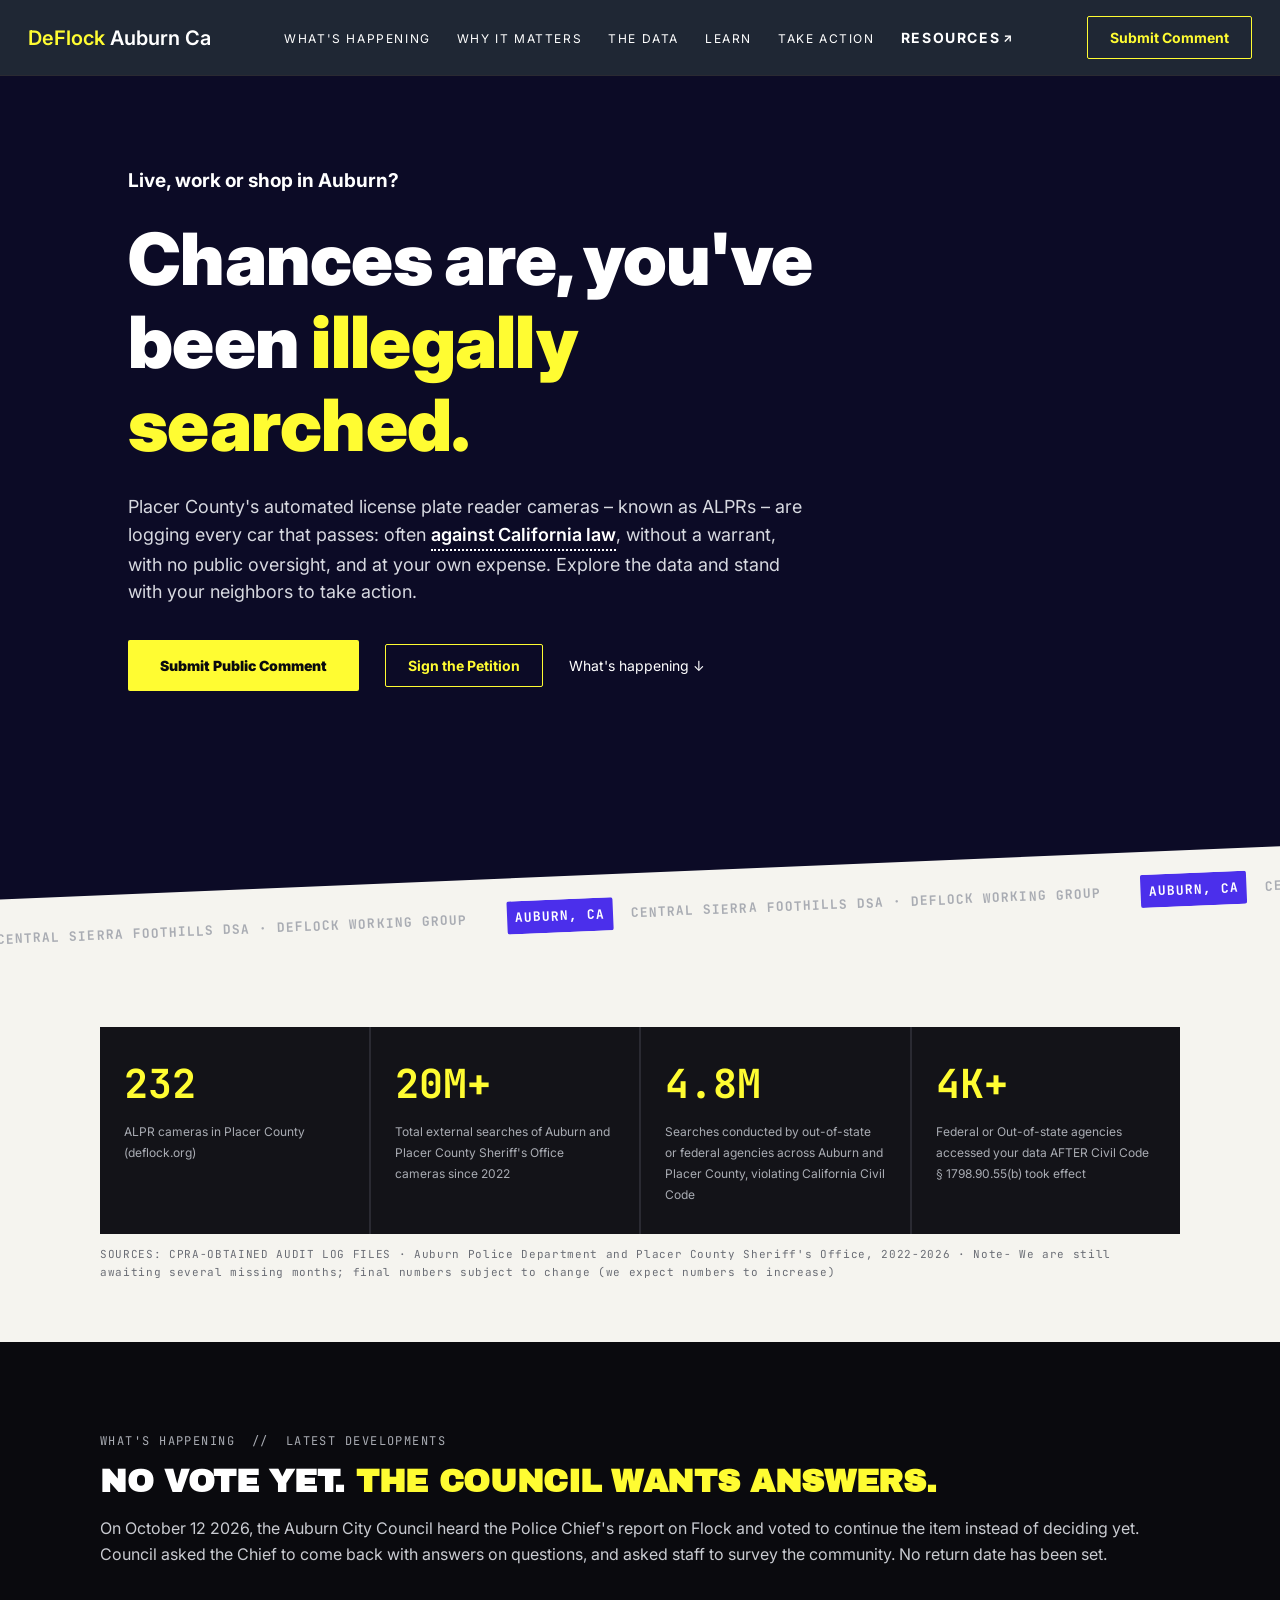
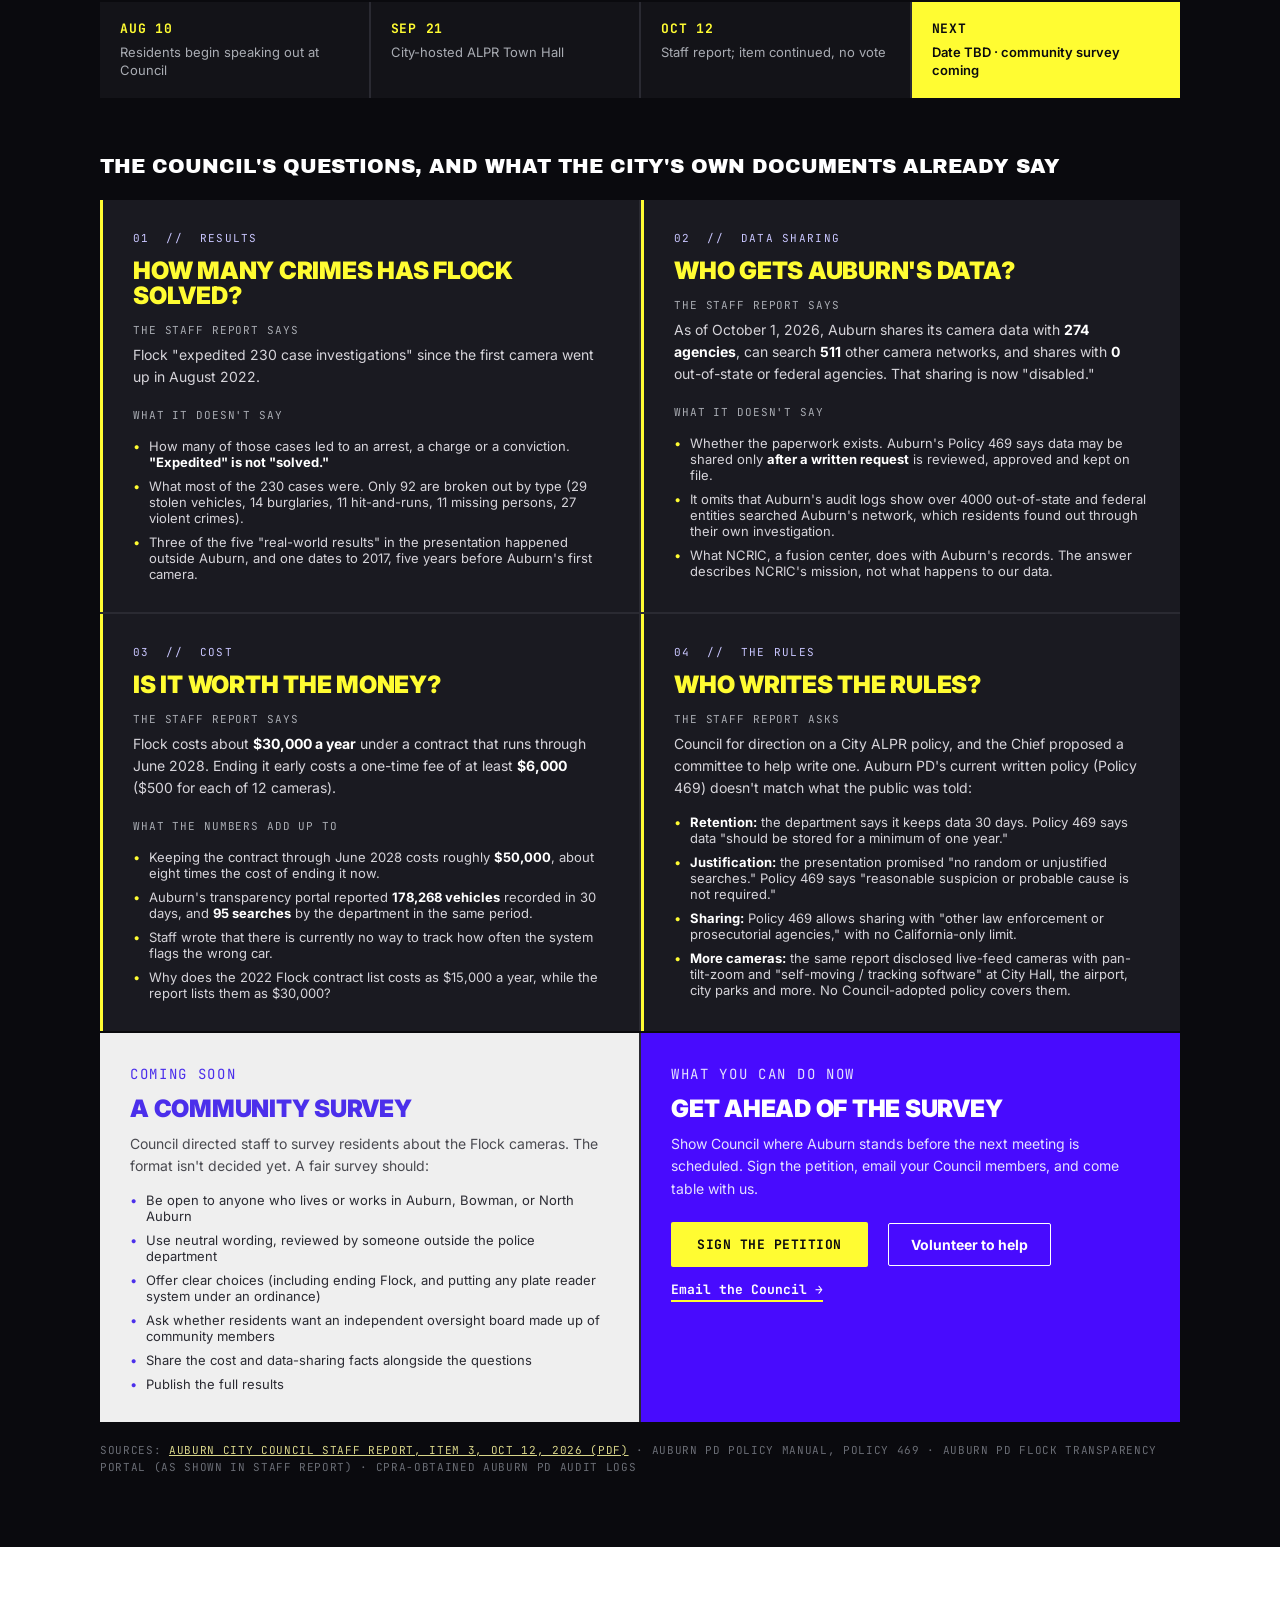
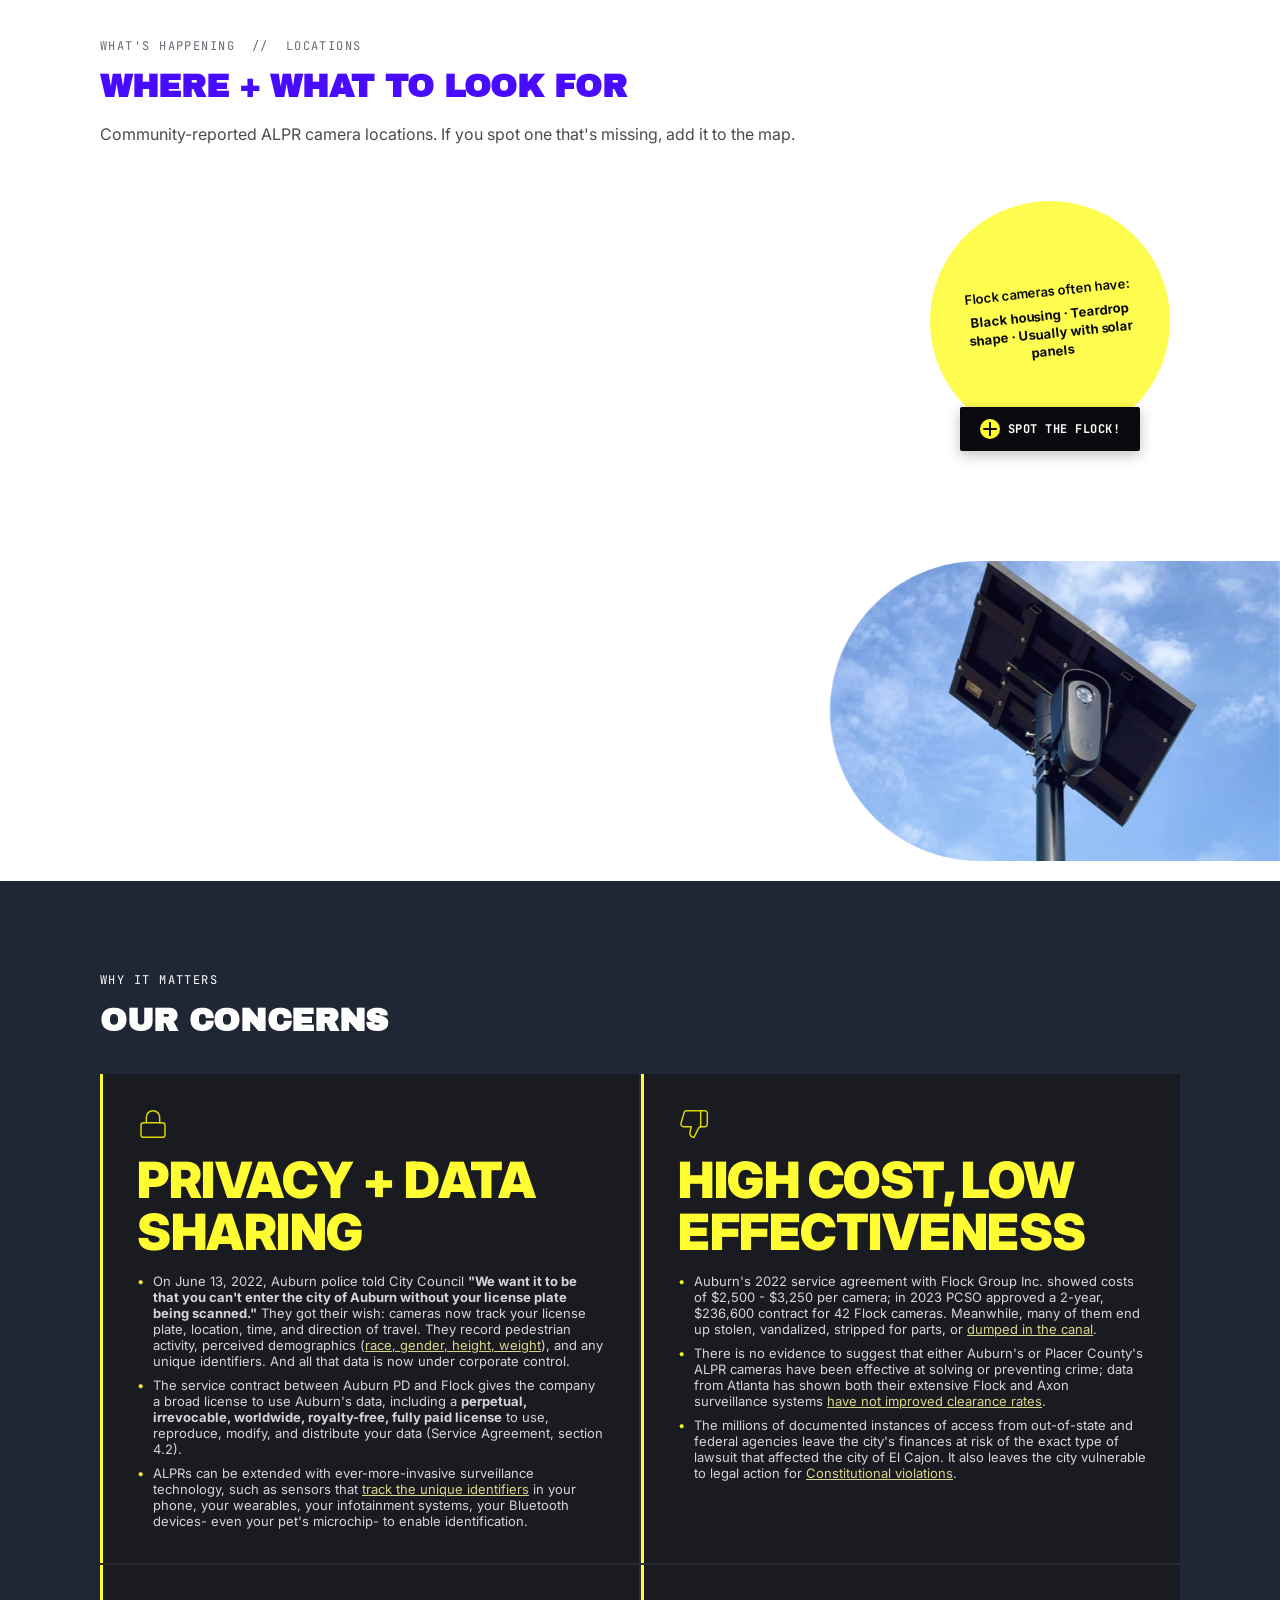
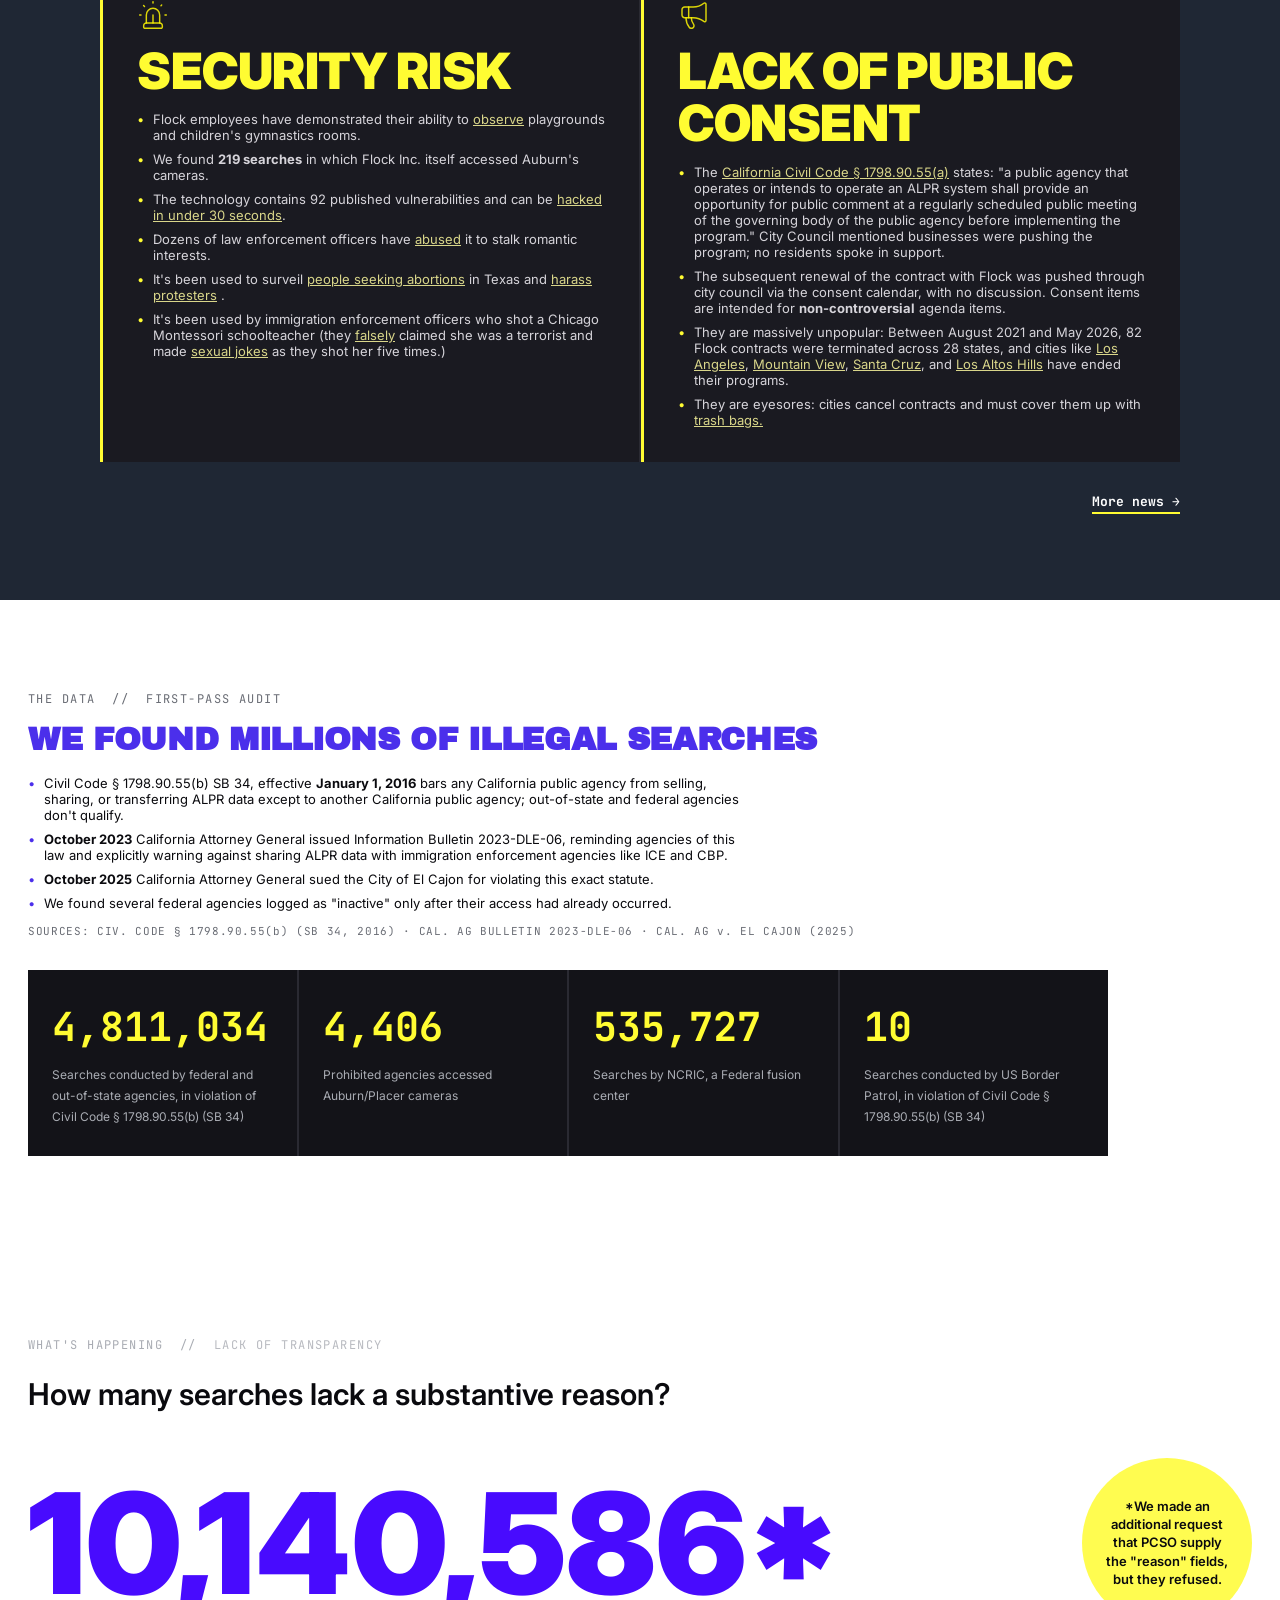
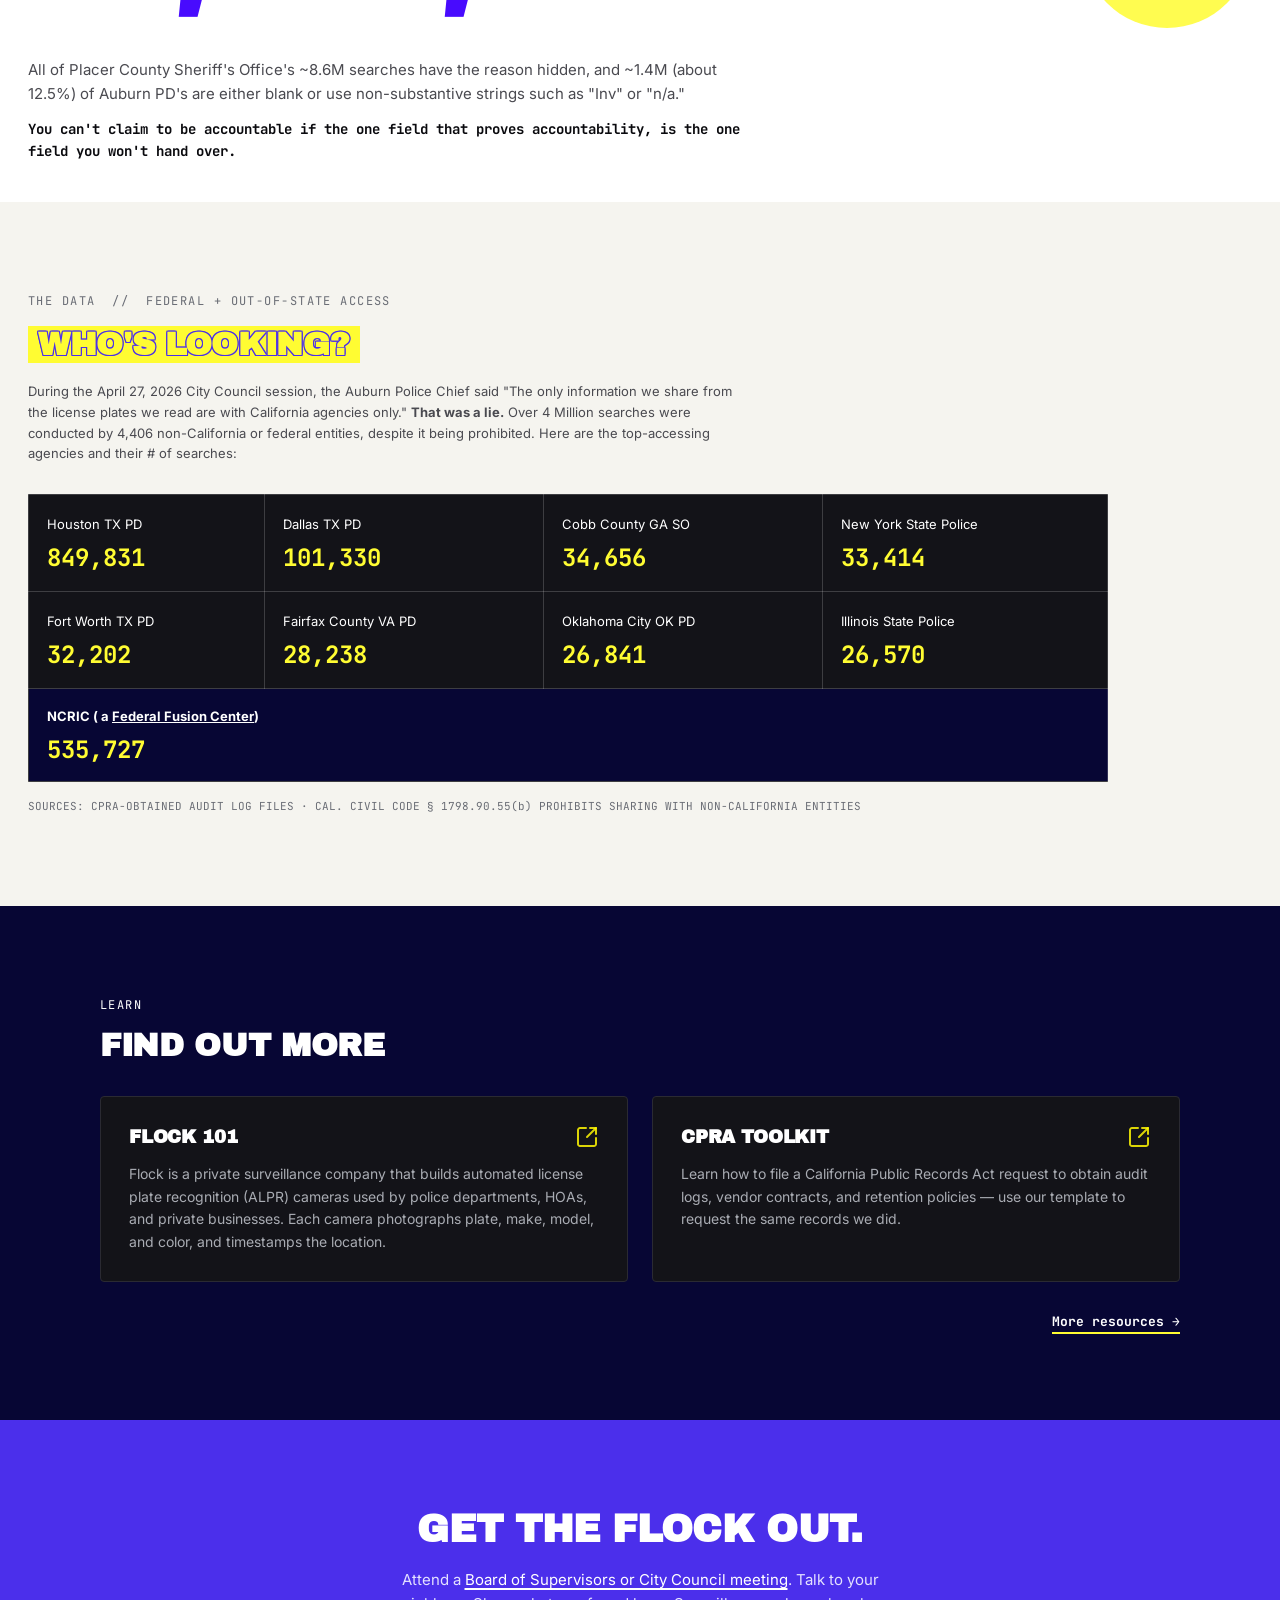
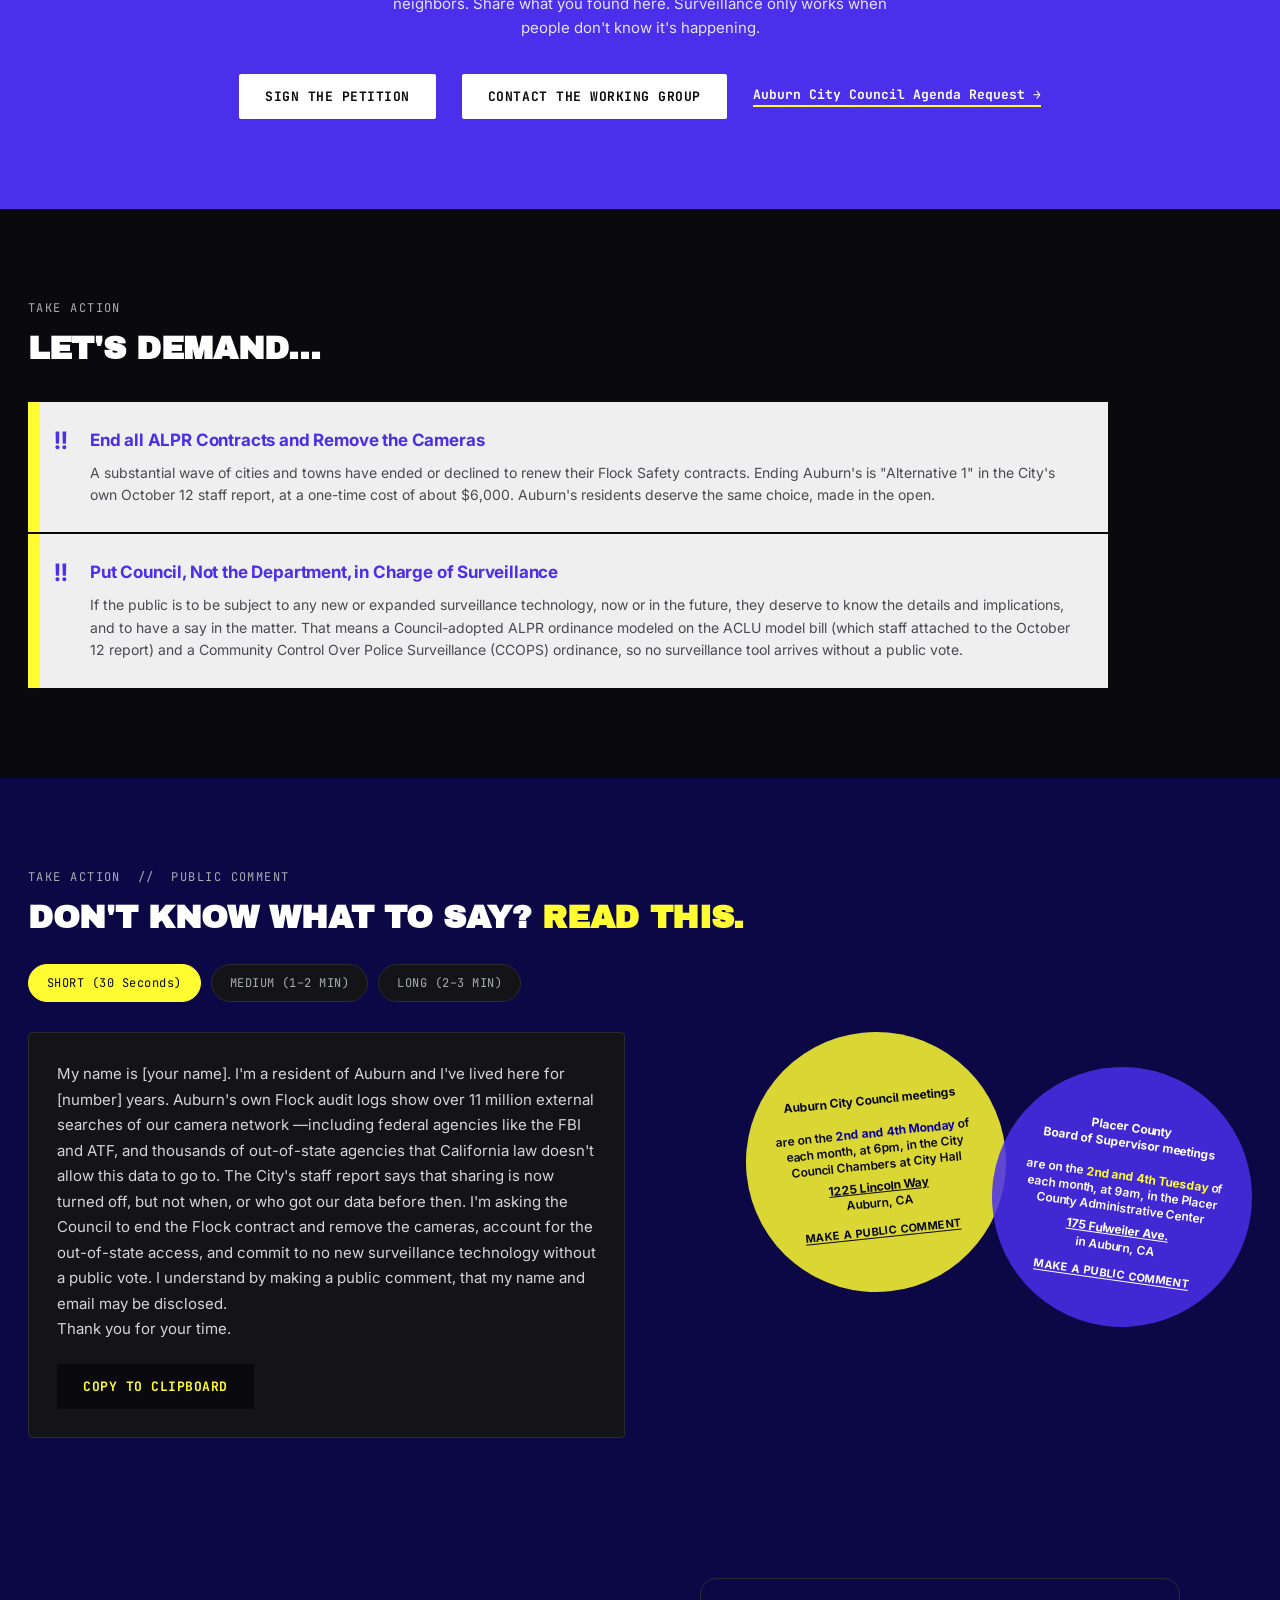
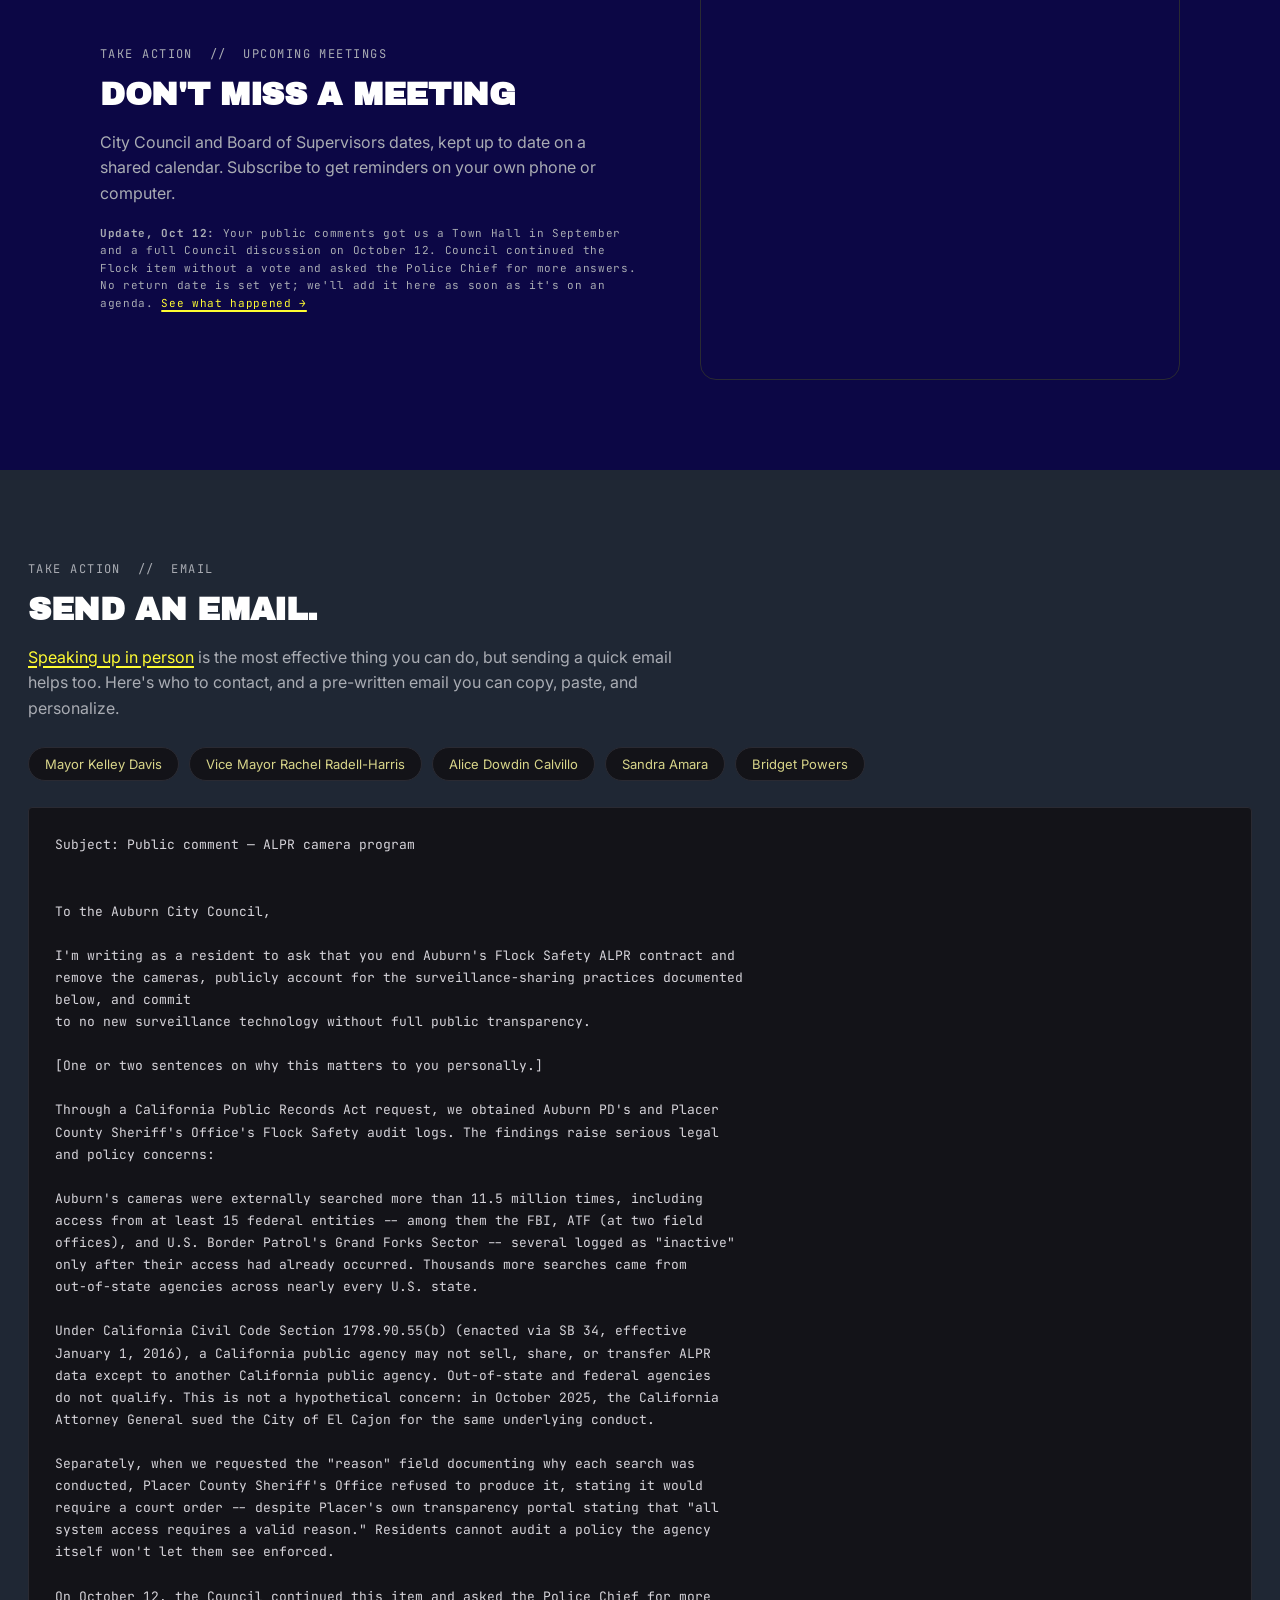
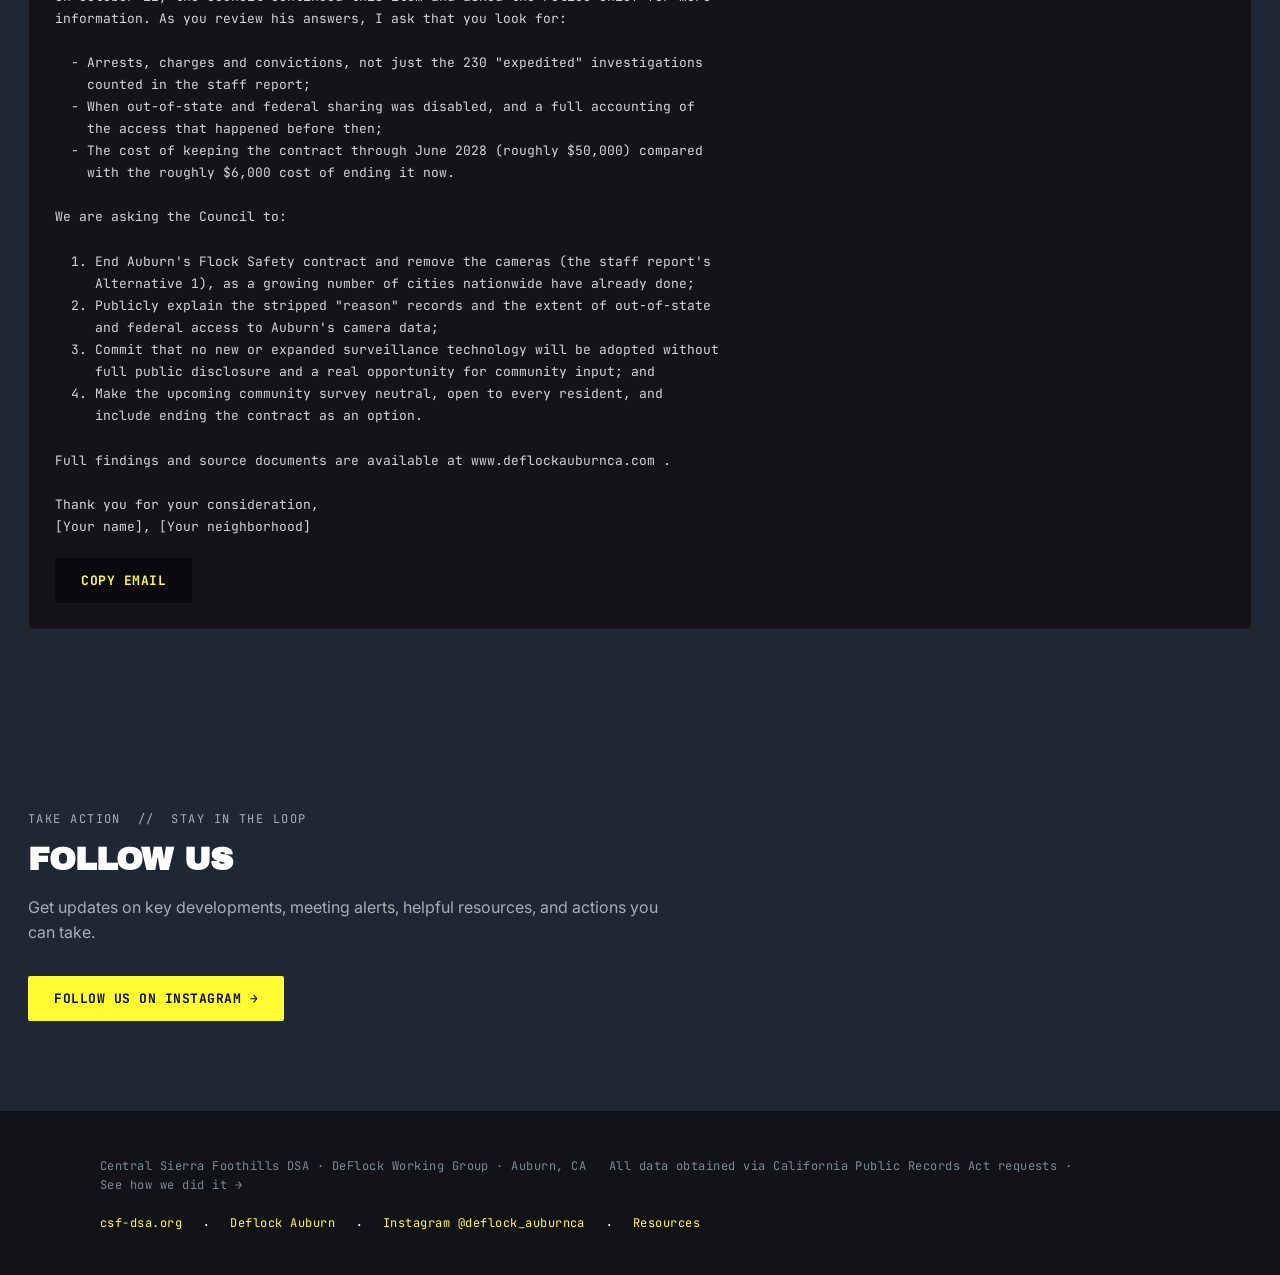
==== commit 9b2843ef: "Update survey options in index.html" ====
--- a/index.html
+++ b/index.html
@@ -171,7 +171,8 @@
       <ul class="concern-list">
         <li>Be open to anyone who lives or works in Auburn, Bowman, or North Auburn</li>
         <li>Use neutral wording, reviewed by someone outside the police department</li>
-        <li>Include option to end Flock, and an option to retain non-Flock ALPRs with community committee oversight</li>
+        <li>Offer clear choices (including ending Flock, and putting any plate reader system under an ordinance)</li>
+        <li>Ask whether residents want an independent oversight board made up of community members</li>
         <li>Share the cost and data-sharing facts alongside the questions</li>
         <li>Publish the full results</li>
       </ul>
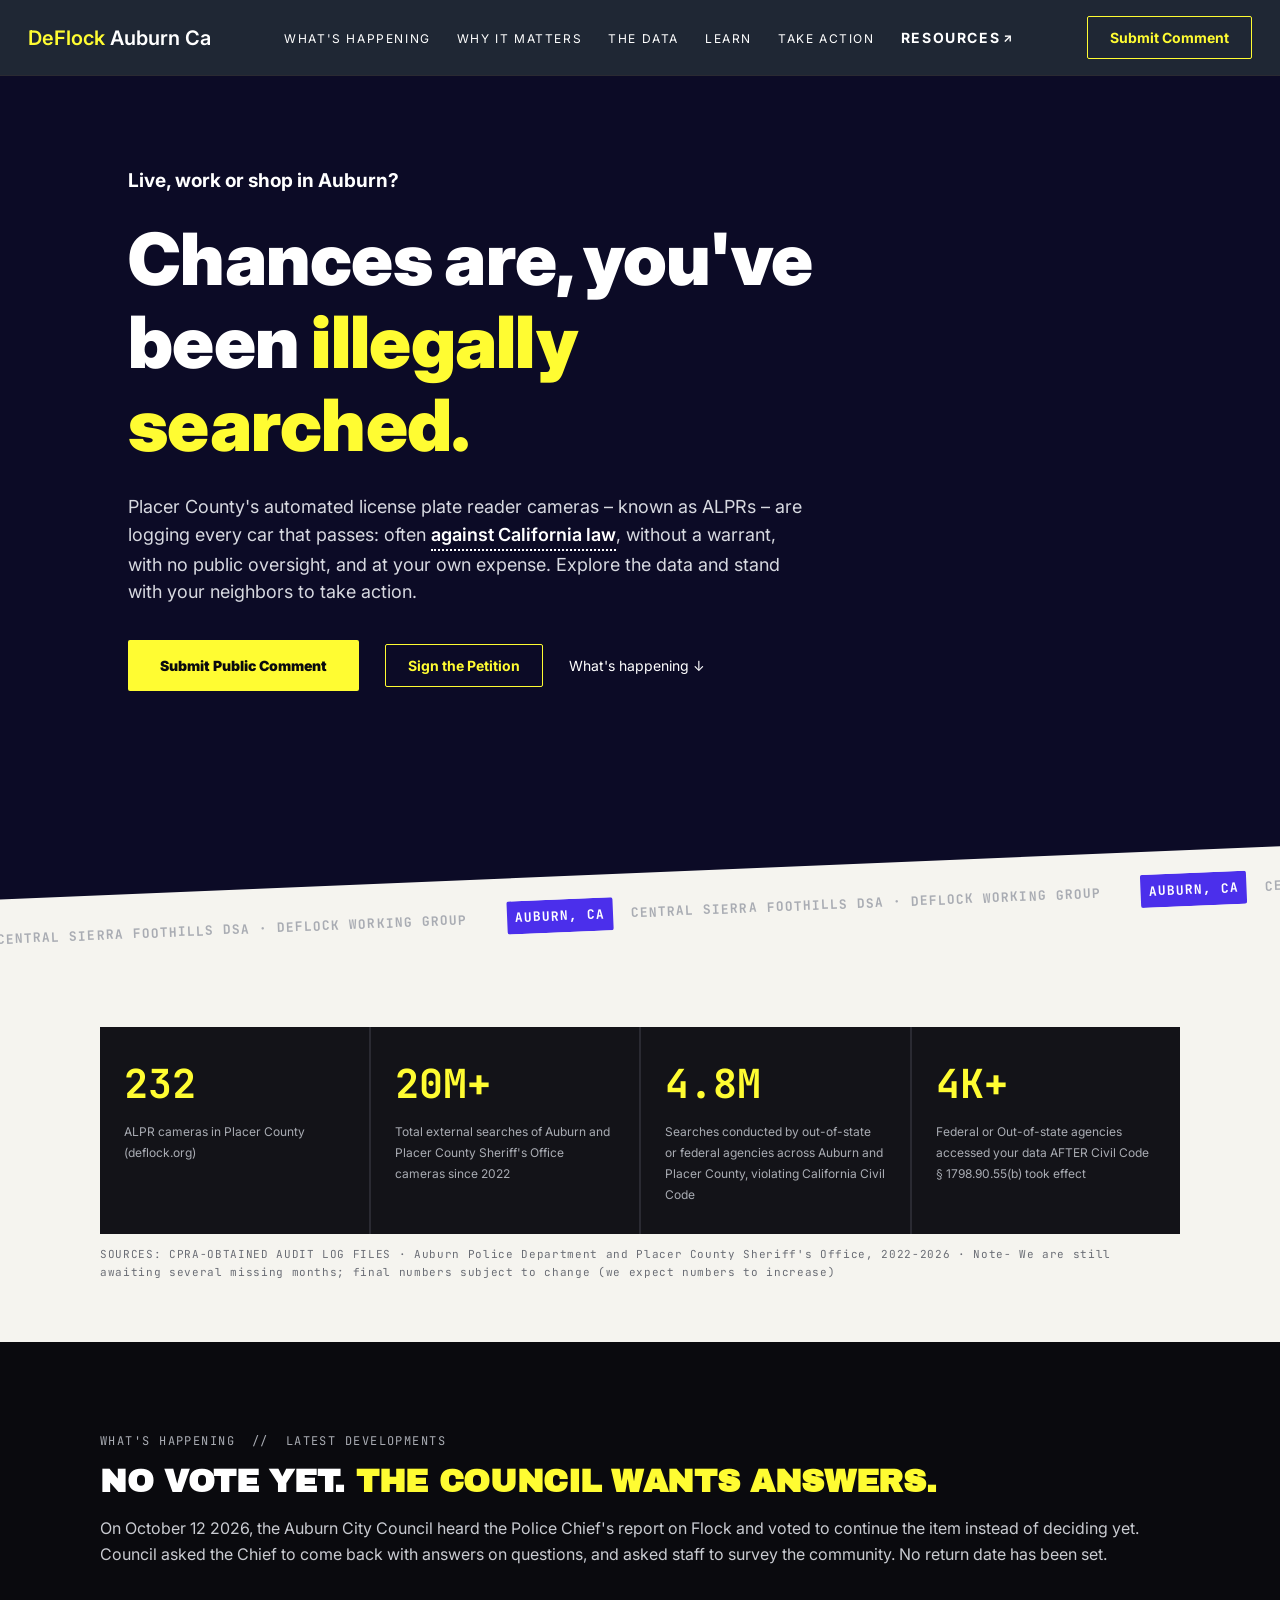
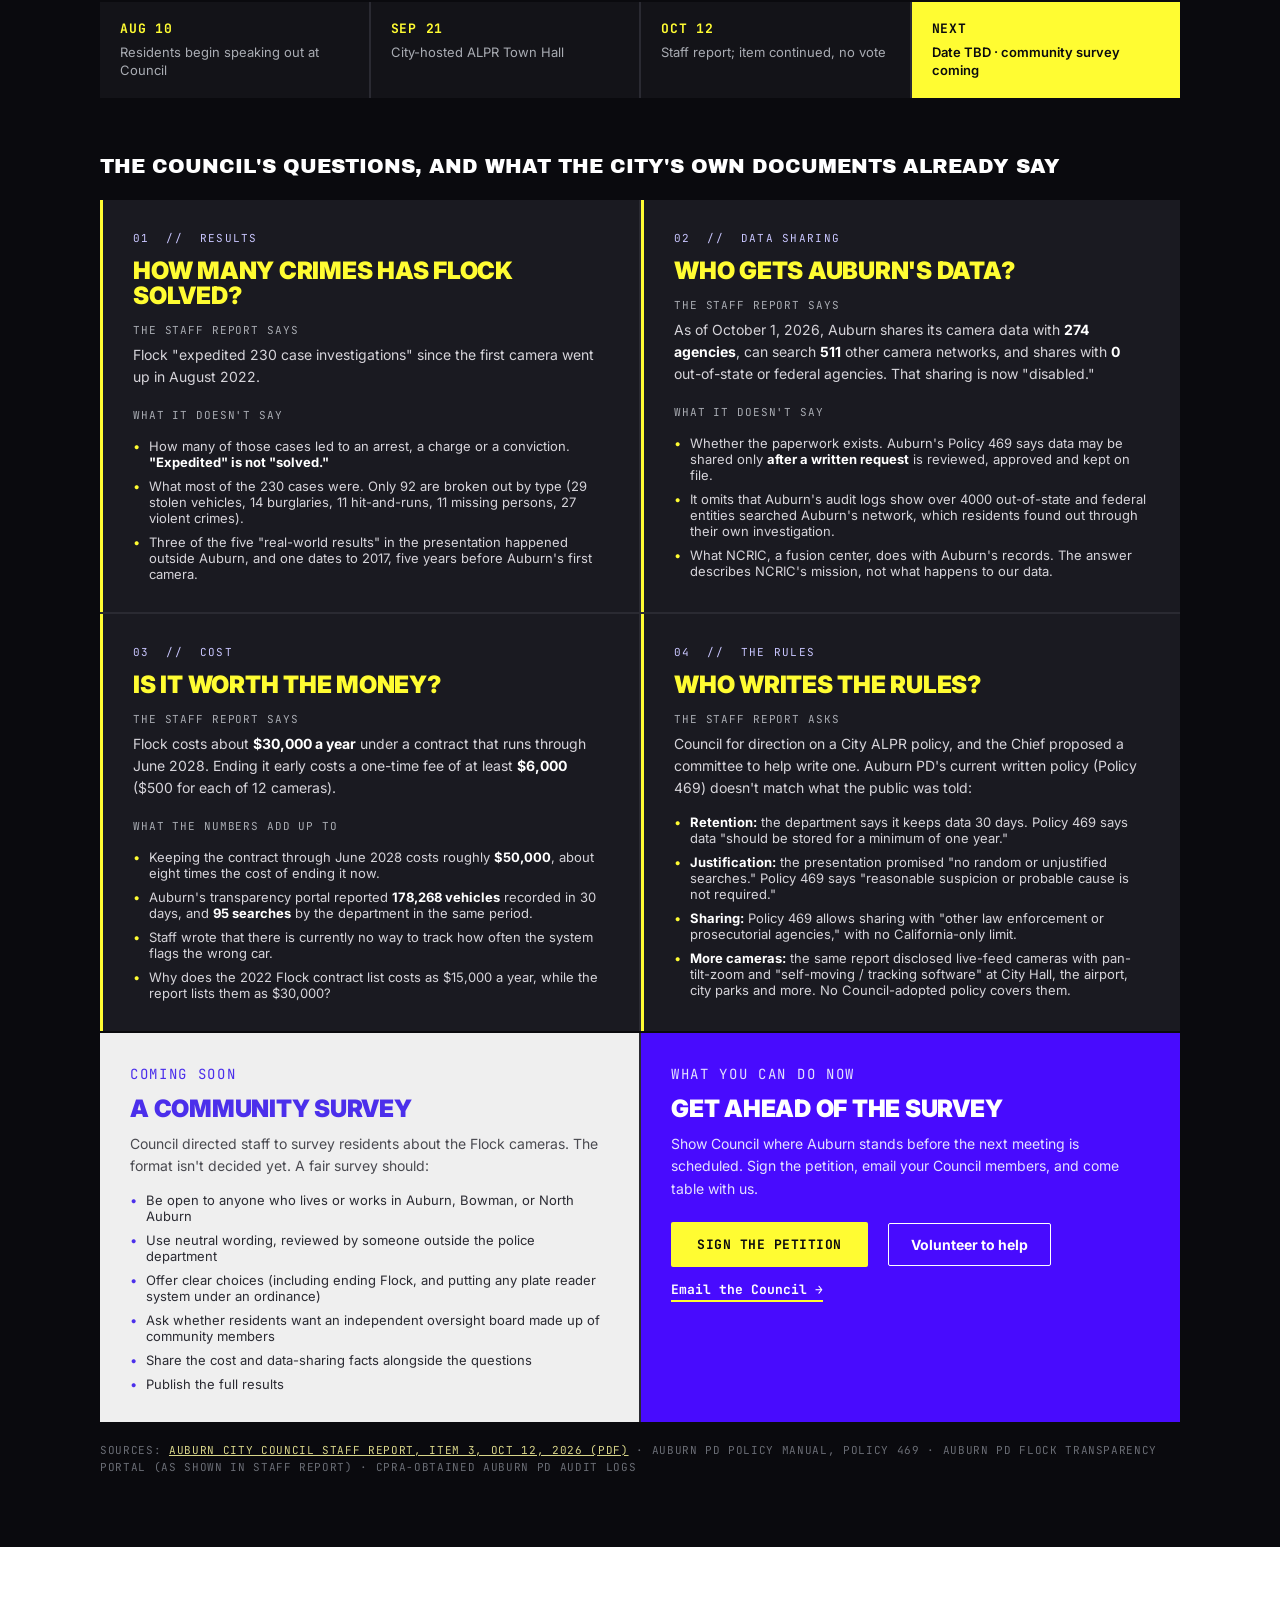
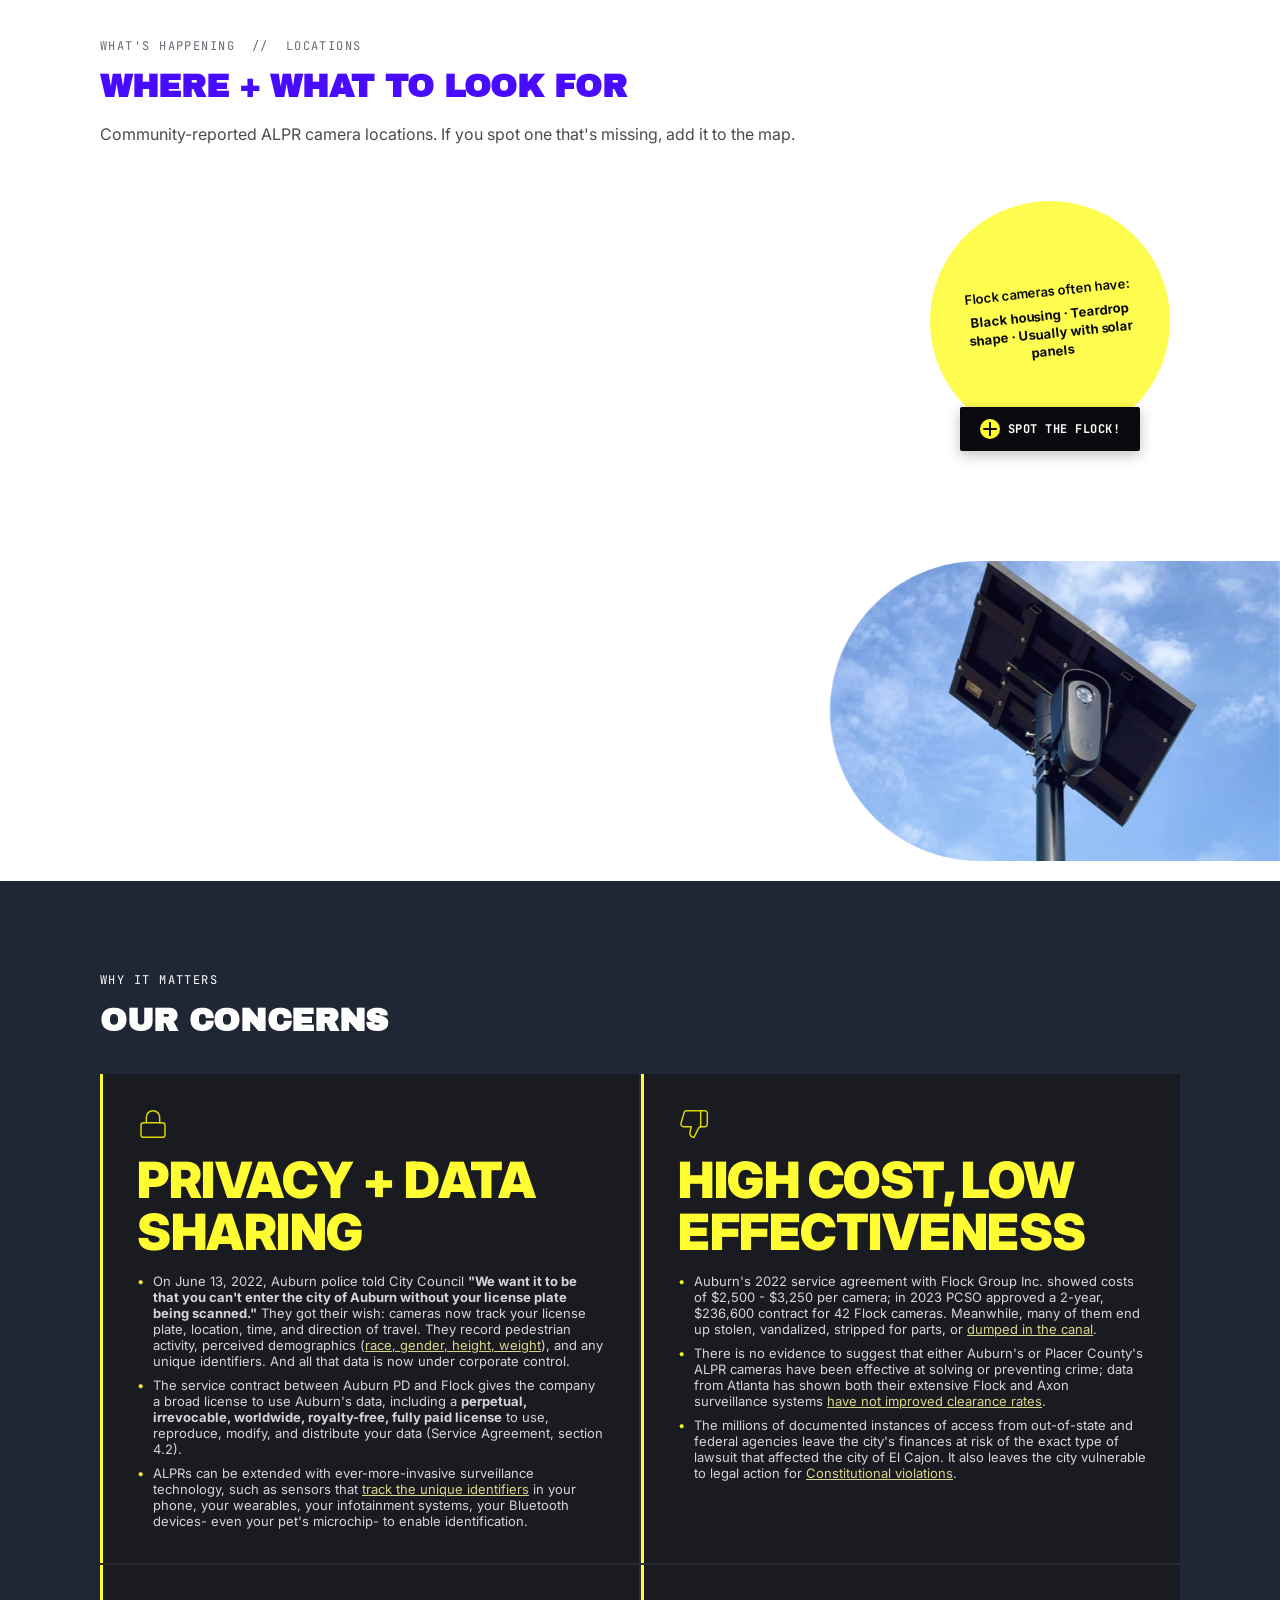
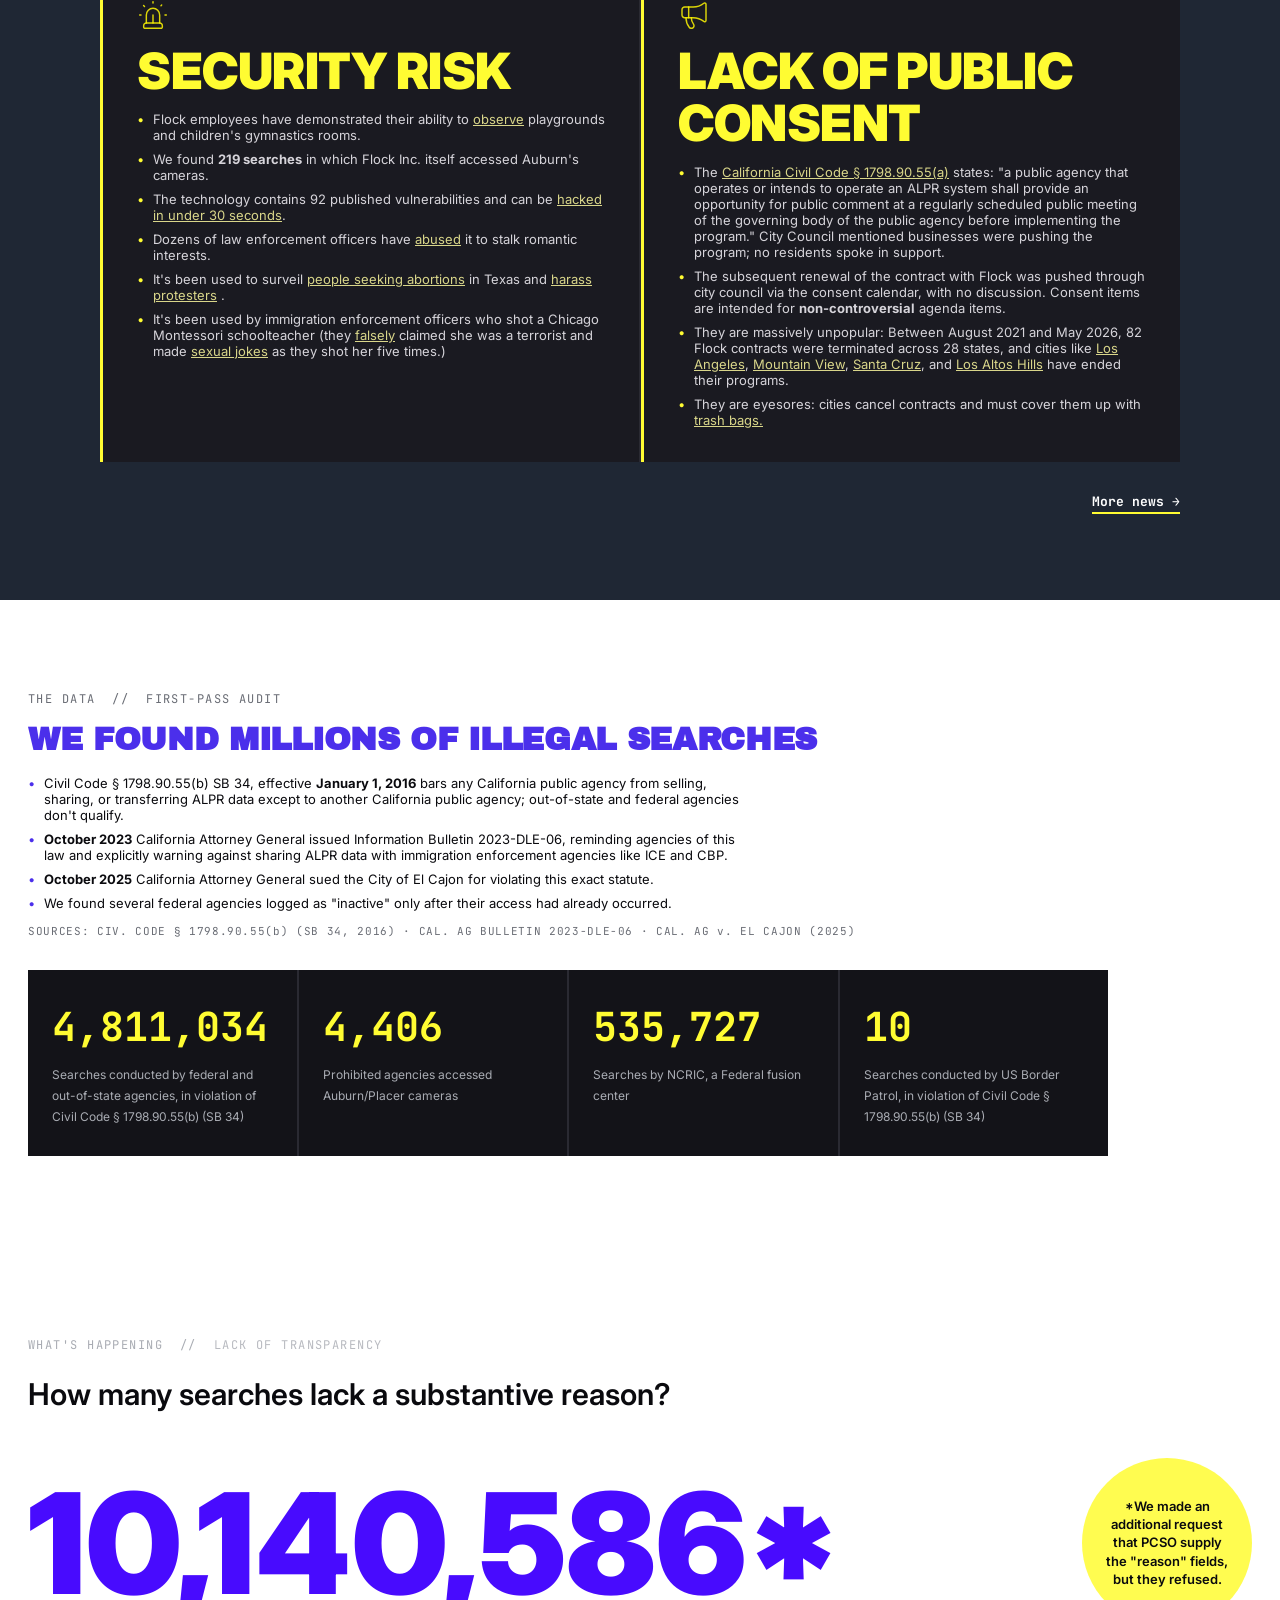
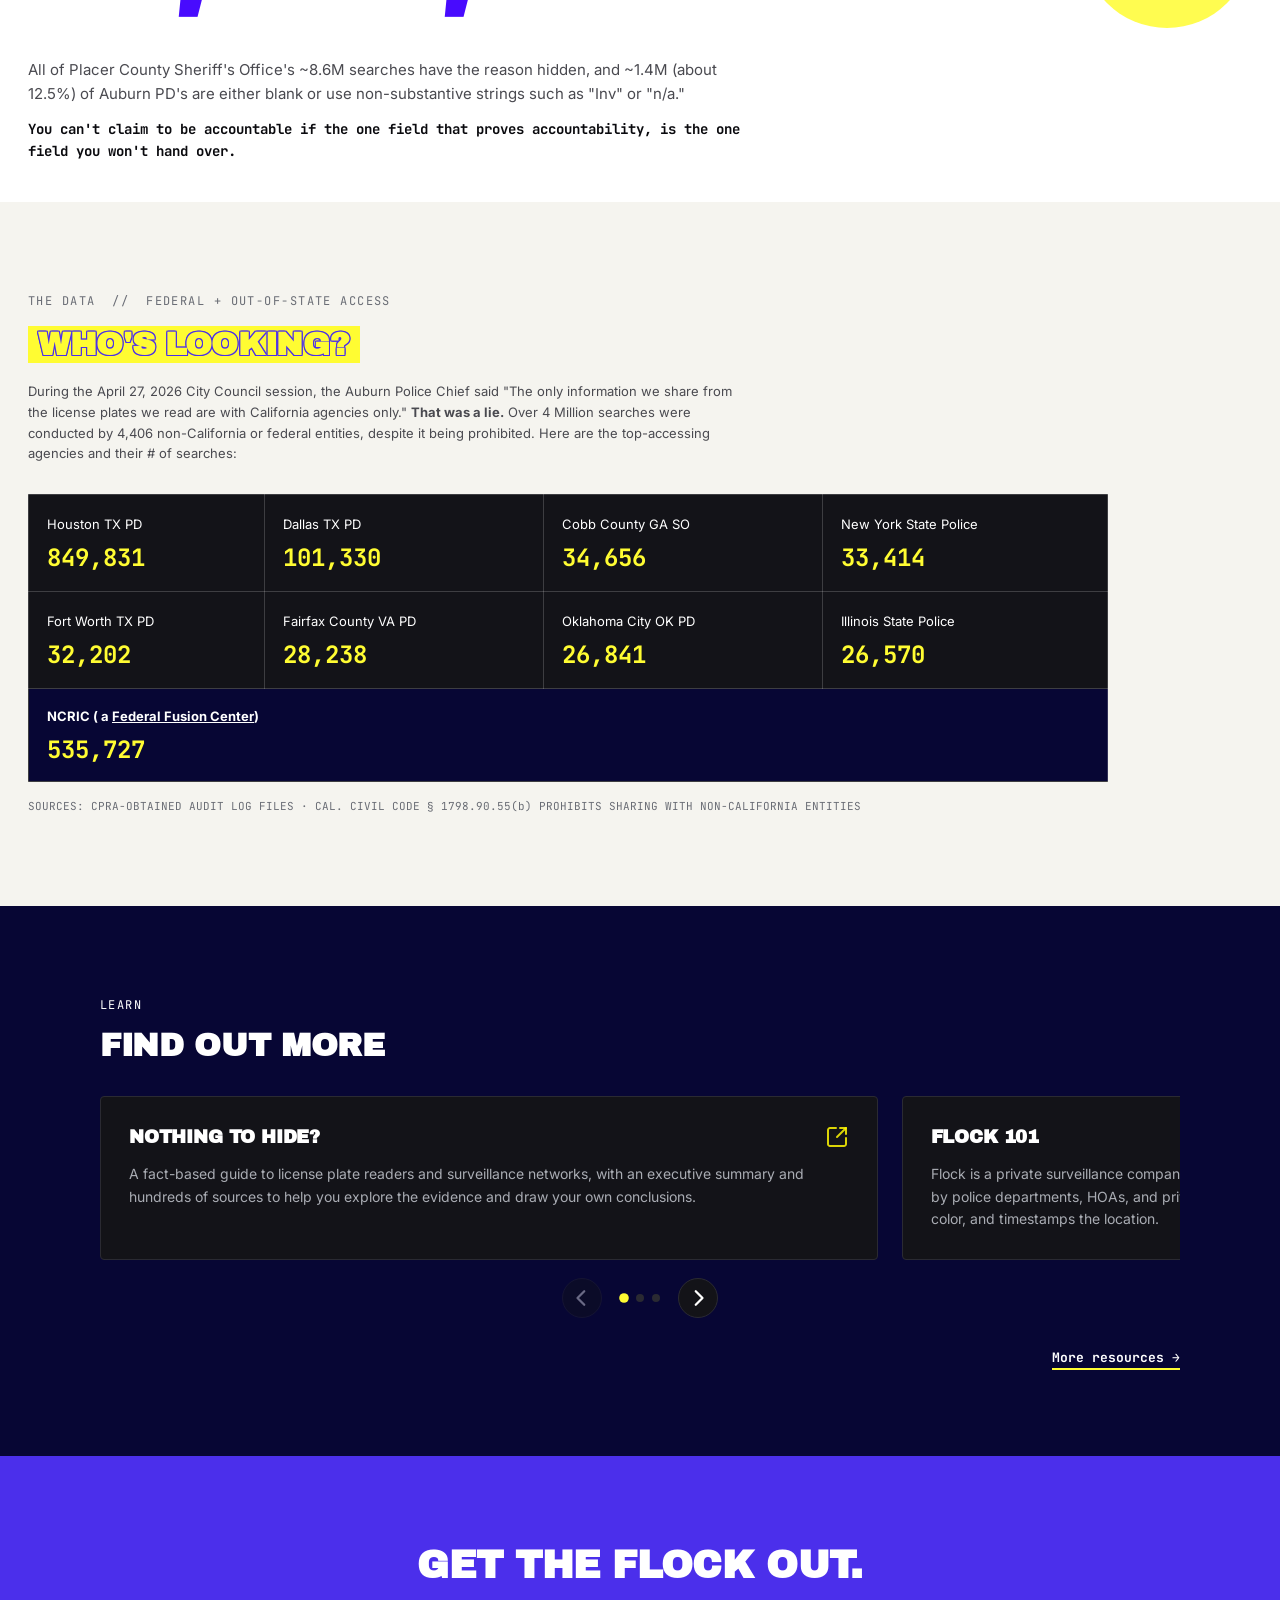
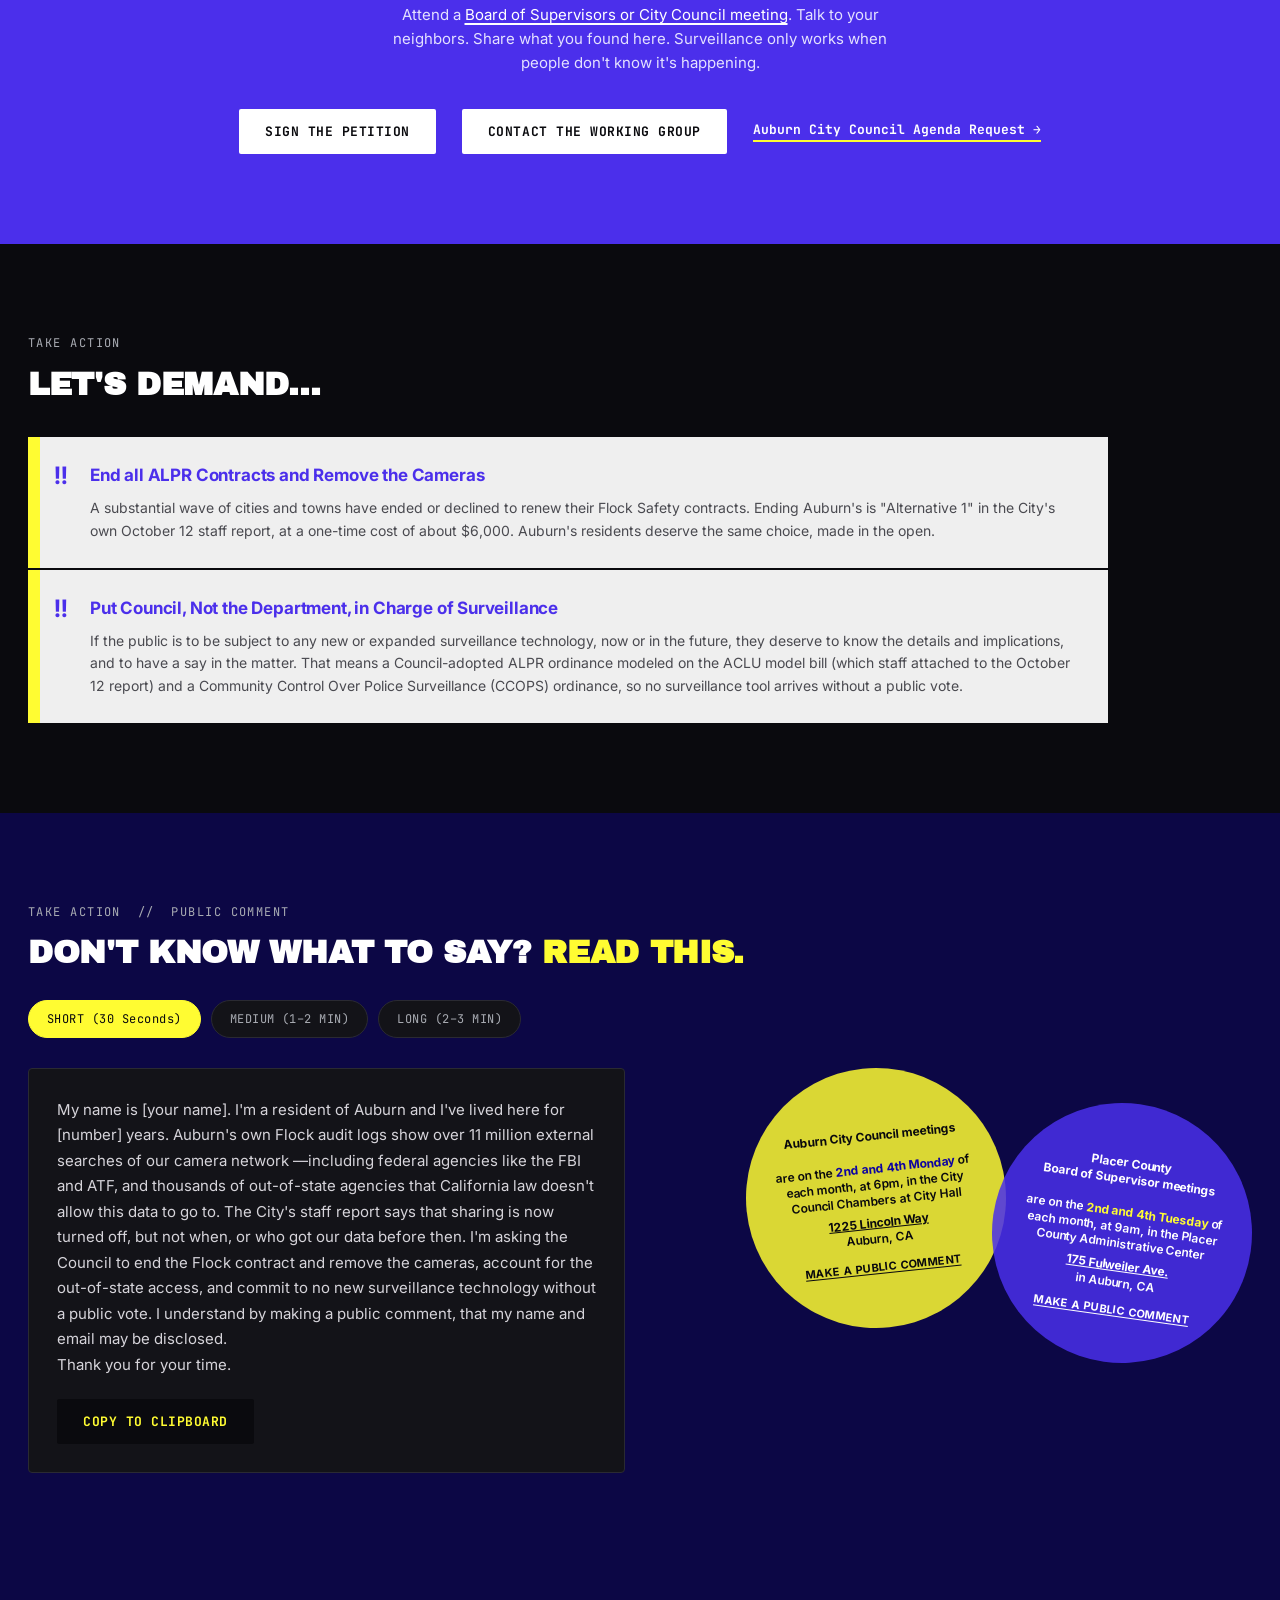
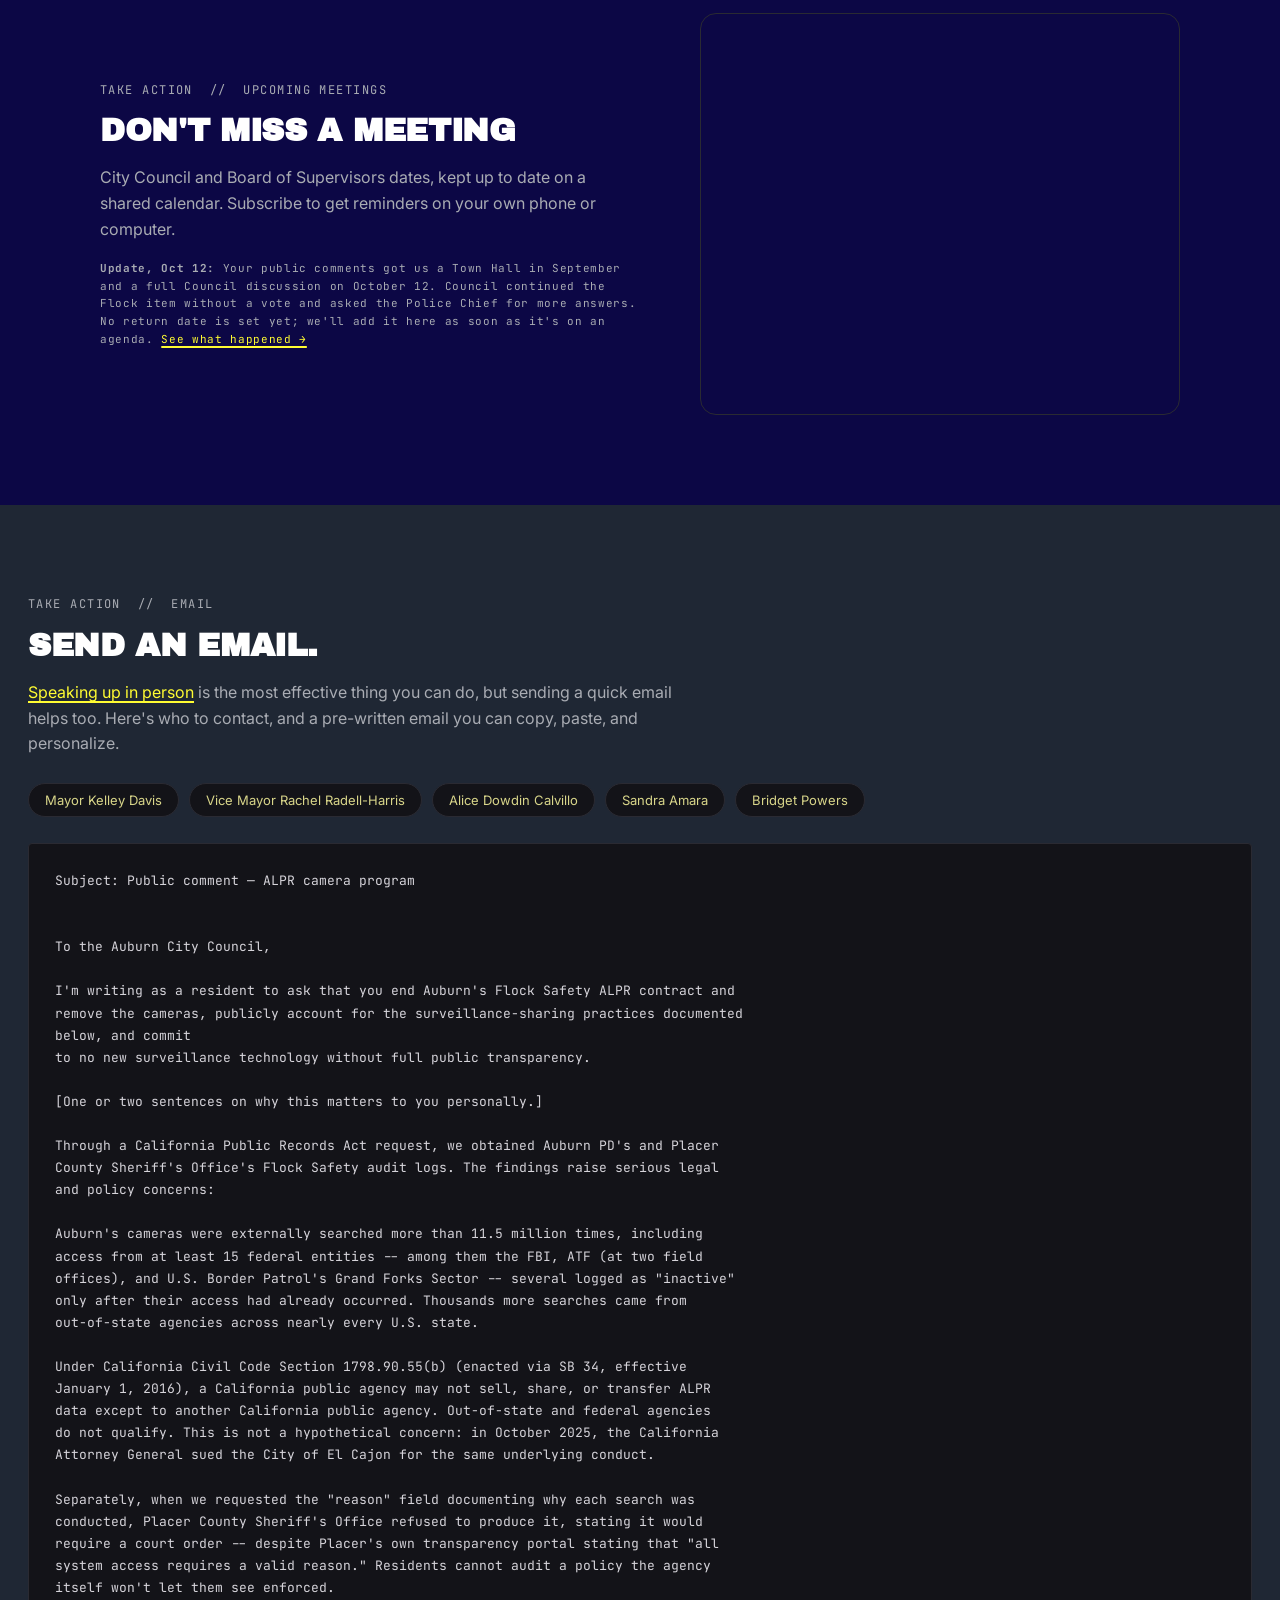
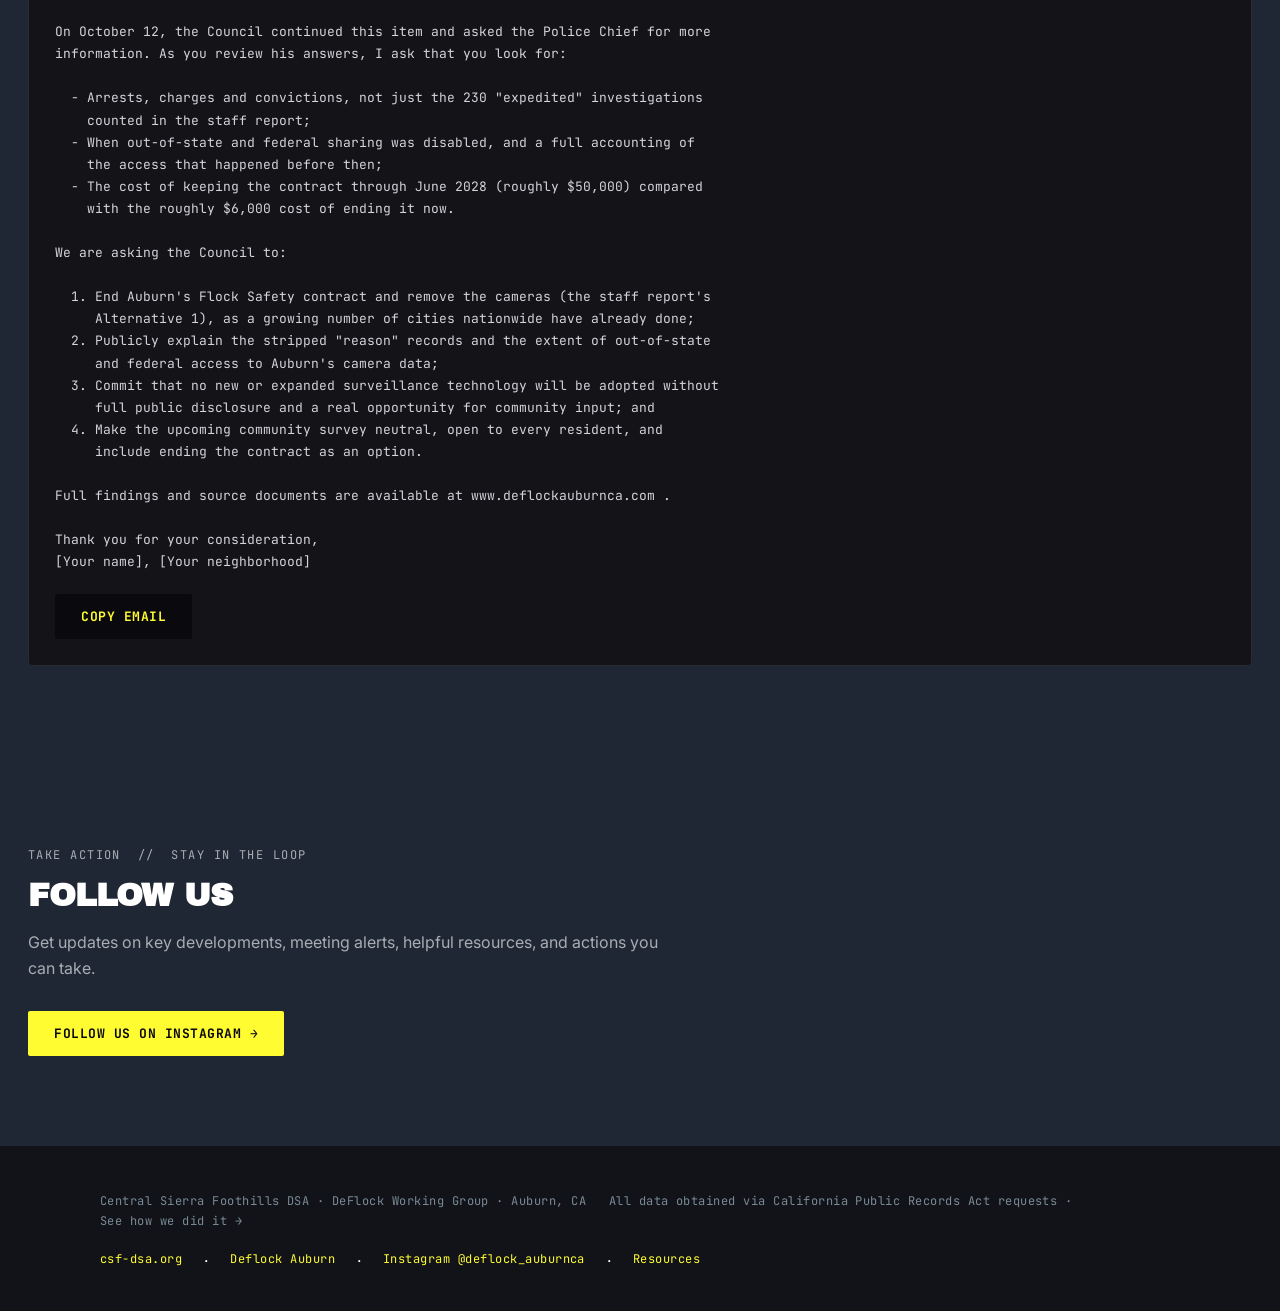
==== commit 07459114: "Add files via upload" ====
--- a/index.html
+++ b/index.html
@@ -393,21 +393,41 @@
   <p class="eyebrow">LEARN</p>
   <h2>FIND OUT MORE</h2>
 
-  <div class="learn-grid">
-    <a href="https://deflocknc.com/flock-101.html" class="learn-card">
-      <div class="learn-card-top">
-        <h3>FLOCK 101</h3>
-        <img src="icons/square-arrow-out-up-right.svg" alt="" class="learn-icon" aria-hidden="true">
+  <div class="learn-carousel" role="region" aria-label="Learning resources" aria-roledescription="carousel">
+    <div class="learn-viewport" id="learn-viewport" tabindex="0" aria-label="Resource tiles">
+      <div class="learn-track" id="learn-track">
+        <a href="https://nothing-to-hide---alpr-guide.web.app/" class="learn-card" target="_blank" rel="noopener noreferrer" aria-roledescription="slide" aria-label="Nothing to Hide? ALPR guide, 1 of 3">
+          <div class="learn-card-top">
+            <h3>NOTHING TO HIDE?</h3>
+            <img src="icons/square-arrow-out-up-right.svg" alt="" class="learn-icon" aria-hidden="true">
+          </div>
+          <p>A fact-based guide to license plate readers and surveillance networks, with an executive summary and hundreds of sources to help you explore the evidence and draw your own conclusions.</p>
+        </a>
+        <a href="https://deflocknc.com/flock-101.html" class="learn-card" aria-roledescription="slide" aria-label="Flock 101, 2 of 3">
+          <div class="learn-card-top">
+            <h3>FLOCK 101</h3>
+            <img src="icons/square-arrow-out-up-right.svg" alt="" class="learn-icon" aria-hidden="true">
+          </div>
+          <p>Flock is a private surveillance company that builds automated license plate recognition (ALPR) cameras used by police departments, HOAs, and private businesses. Each camera photographs plate, make, model, and color, and timestamps the location.</p>
+        </a>
+        <a href="https://deflocknc.com/cpra.html" class="learn-card" aria-roledescription="slide" aria-label="CPRA Toolkit, 3 of 3">
+          <div class="learn-card-top">
+            <h3>CPRA TOOLKIT</h3>
+            <img src="icons/square-arrow-out-up-right.svg" alt="" class="learn-icon" aria-hidden="true">
+          </div>
+          <p>Learn how to file a California Public Records Act request to obtain audit logs, vendor contracts, and retention policies — use our template to request the same records we did.</p>
+        </a>
       </div>
-      <p>Flock is a private surveillance company that builds automated license plate recognition (ALPR) cameras used by police departments, HOAs, and private businesses. Each camera photographs plate, make, model, and color, and timestamps the location.</p>
-    </a>
-    <a href="https://deflocknc.com/cpra.html" class="learn-card">
-      <div class="learn-card-top">
-        <h3>CPRA TOOLKIT</h3>
-        <img src="icons/square-arrow-out-up-right.svg" alt="" class="learn-icon" aria-hidden="true">
-      </div>
-      <p>Learn how to file a California Public Records Act request to obtain audit logs, vendor contracts, and retention policies — use our template to request the same records we did.</p>
-    </a>
+    </div>
+    <div class="learn-carousel-controls">
+      <button type="button" class="carousel-nav" id="learn-prev" aria-label="Previous resource">
+        <svg width="18" height="18" viewBox="0 0 16 16" fill="none" xmlns="http://www.w3.org/2000/svg"><path d="M10 2L4 8L10 14" stroke="currentColor" stroke-width="2" stroke-linecap="round" stroke-linejoin="round"/></svg>
+      </button>
+      <div class="carousel-dots" id="learn-dots" aria-label="Choose a resource"></div>
+      <button type="button" class="carousel-nav" id="learn-next" aria-label="Next resource">
+        <svg width="18" height="18" viewBox="0 0 16 16" fill="none" xmlns="http://www.w3.org/2000/svg"><path d="M6 2L12 8L6 14" stroke="currentColor" stroke-width="2" stroke-linecap="round" stroke-linejoin="round"/></svg>
+      </button>
+    </div>
   </div>
   <div class="more-news-row"><a href="resources.html" class="link-arrow">More resources &rarr;</a></div>
 </section>
--- a/style.css
+++ b/style.css
@@ -2396,3 +2396,58 @@
   .qa-card h3, .survey-box h3, .next-box h3 { font-size: 21px; }
   .latest-subhead { font-size: 18px; margin-top: 44px; }
 }
+
+/* ============ LEARN CAROUSEL ============ */
+#learn .learn-carousel {
+  max-width: 1080px;
+  margin: 34px auto 0;
+}
+#learn .learn-viewport {
+  overflow-x: auto;
+  scrollbar-width: none;
+  scroll-snap-type: x mandatory;
+  overscroll-behavior-x: contain;
+  -webkit-overflow-scrolling: touch;
+}
+#learn .learn-viewport::-webkit-scrollbar { display: none; }
+#learn .learn-track {
+  display: flex;
+  gap: 24px;
+}
+#learn .learn-card {
+  box-sizing: border-box;
+  flex: 0 0 72%;
+  scroll-snap-align: start;
+}
+#learn .learn-card:focus-visible,
+#learn .learn-viewport:focus-visible {
+  outline: 2px solid var(--yellow);
+  outline-offset: 4px;
+}
+#learn .learn-carousel-controls {
+  display: flex;
+  align-items: center;
+  justify-content: center;
+  gap: 18px;
+  margin-top: 18px;
+}
+#learn .learn-carousel-controls .carousel-dots { margin-top: 0; }
+#learn .learn-carousel-controls .carousel-nav:disabled {
+  opacity: .4;
+  cursor: not-allowed;
+}
+#learn .learn-carousel-controls .carousel-nav:disabled:hover {
+  background: var(--card-black);
+  border-color: var(--line-dark);
+  color: var(--white);
+}
+#learn .learn-carousel-controls .carousel-dot[aria-current="true"] {
+  background: var(--yellow);
+  transform: scale(1.2);
+}
+
+@media (max-width: 640px) {
+  #learn .learn-card { flex-basis: 88%; }
+  #learn .learn-track { gap: 16px; }
+  #learn .learn-carousel-controls { gap: 12px; }
+}
